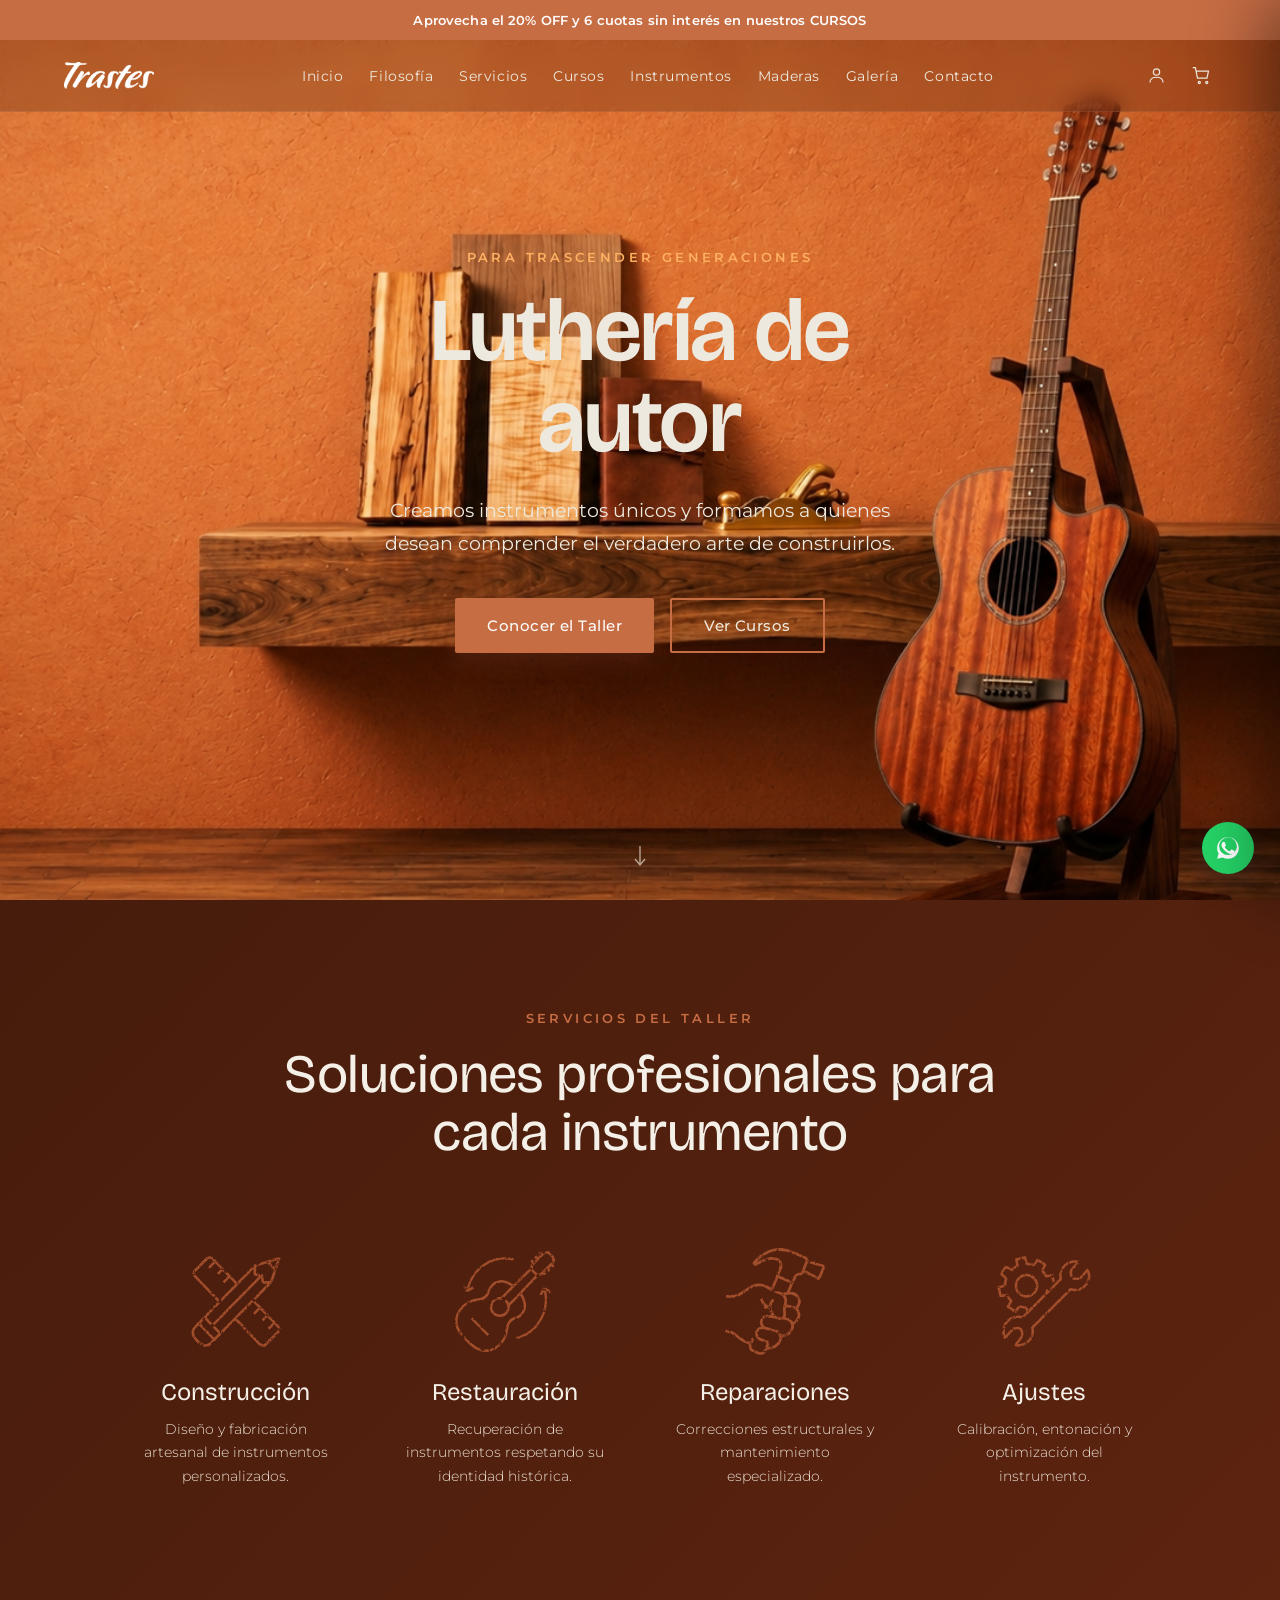
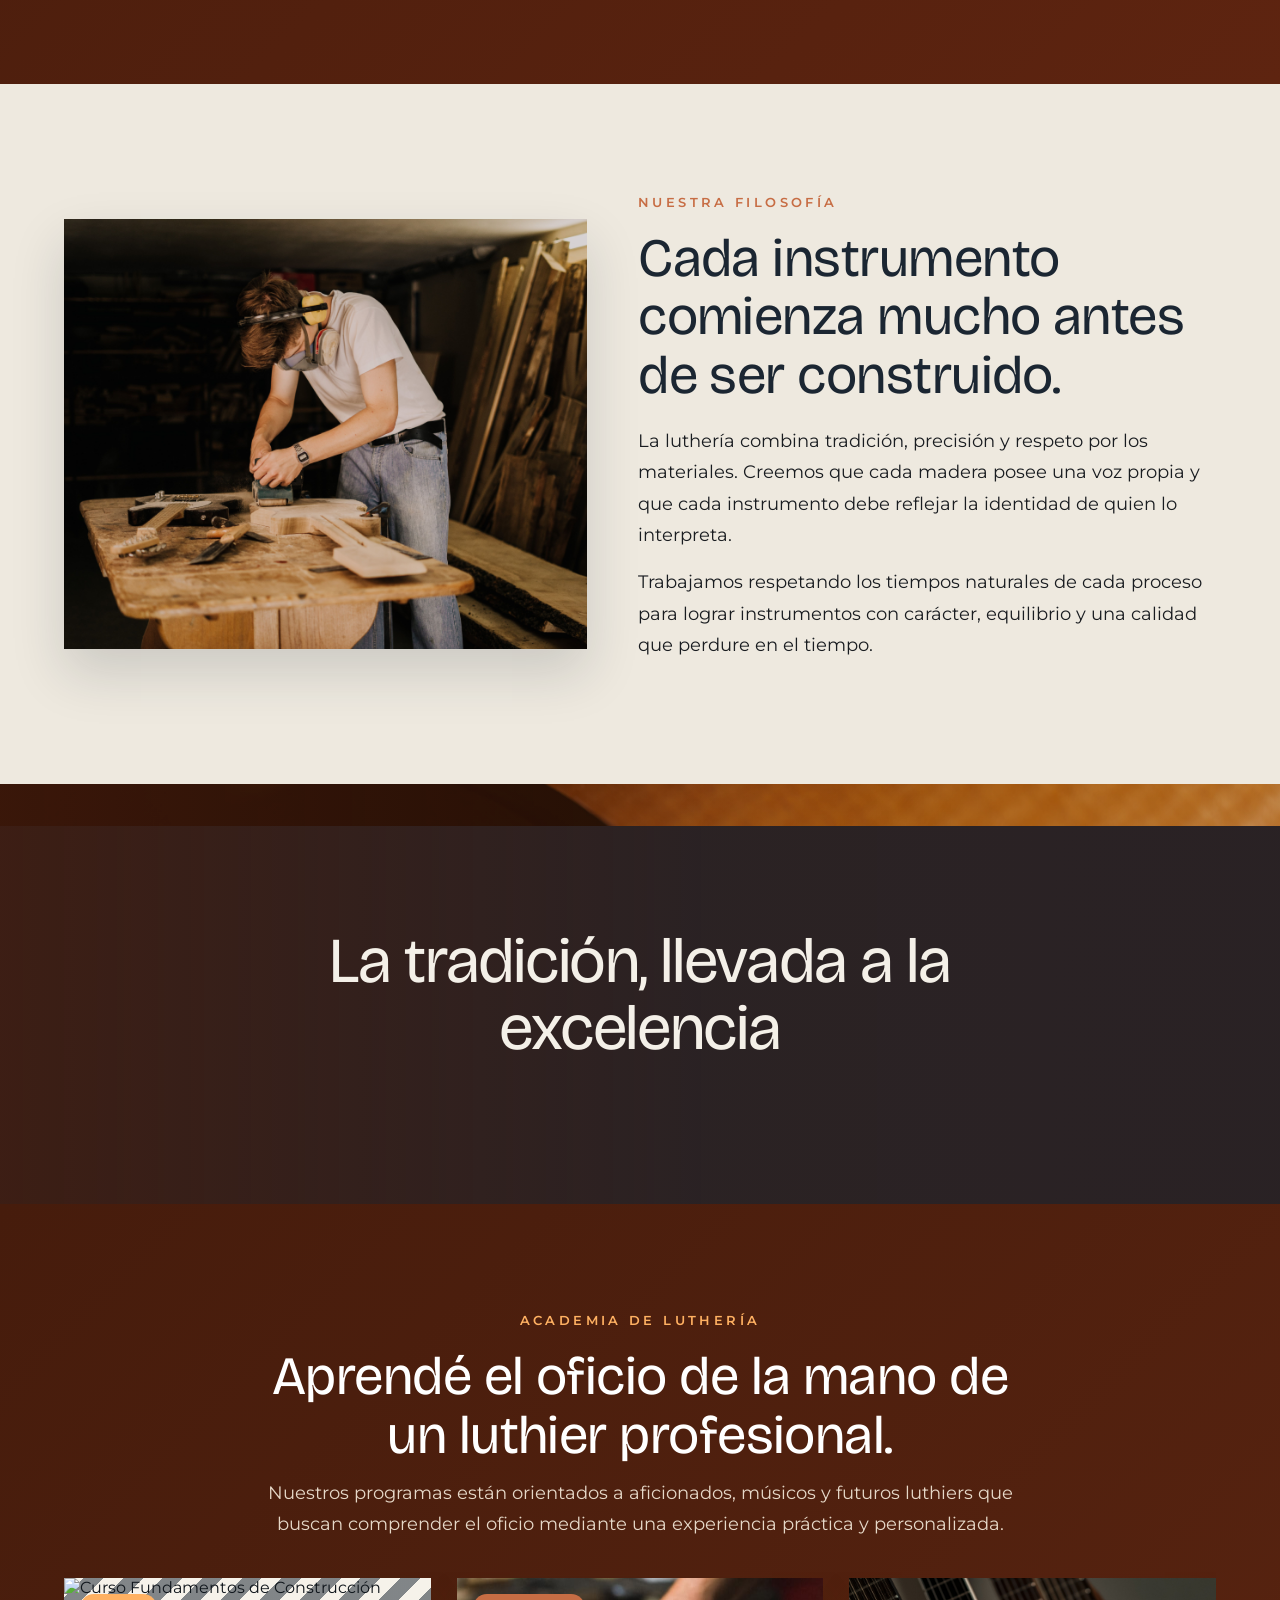
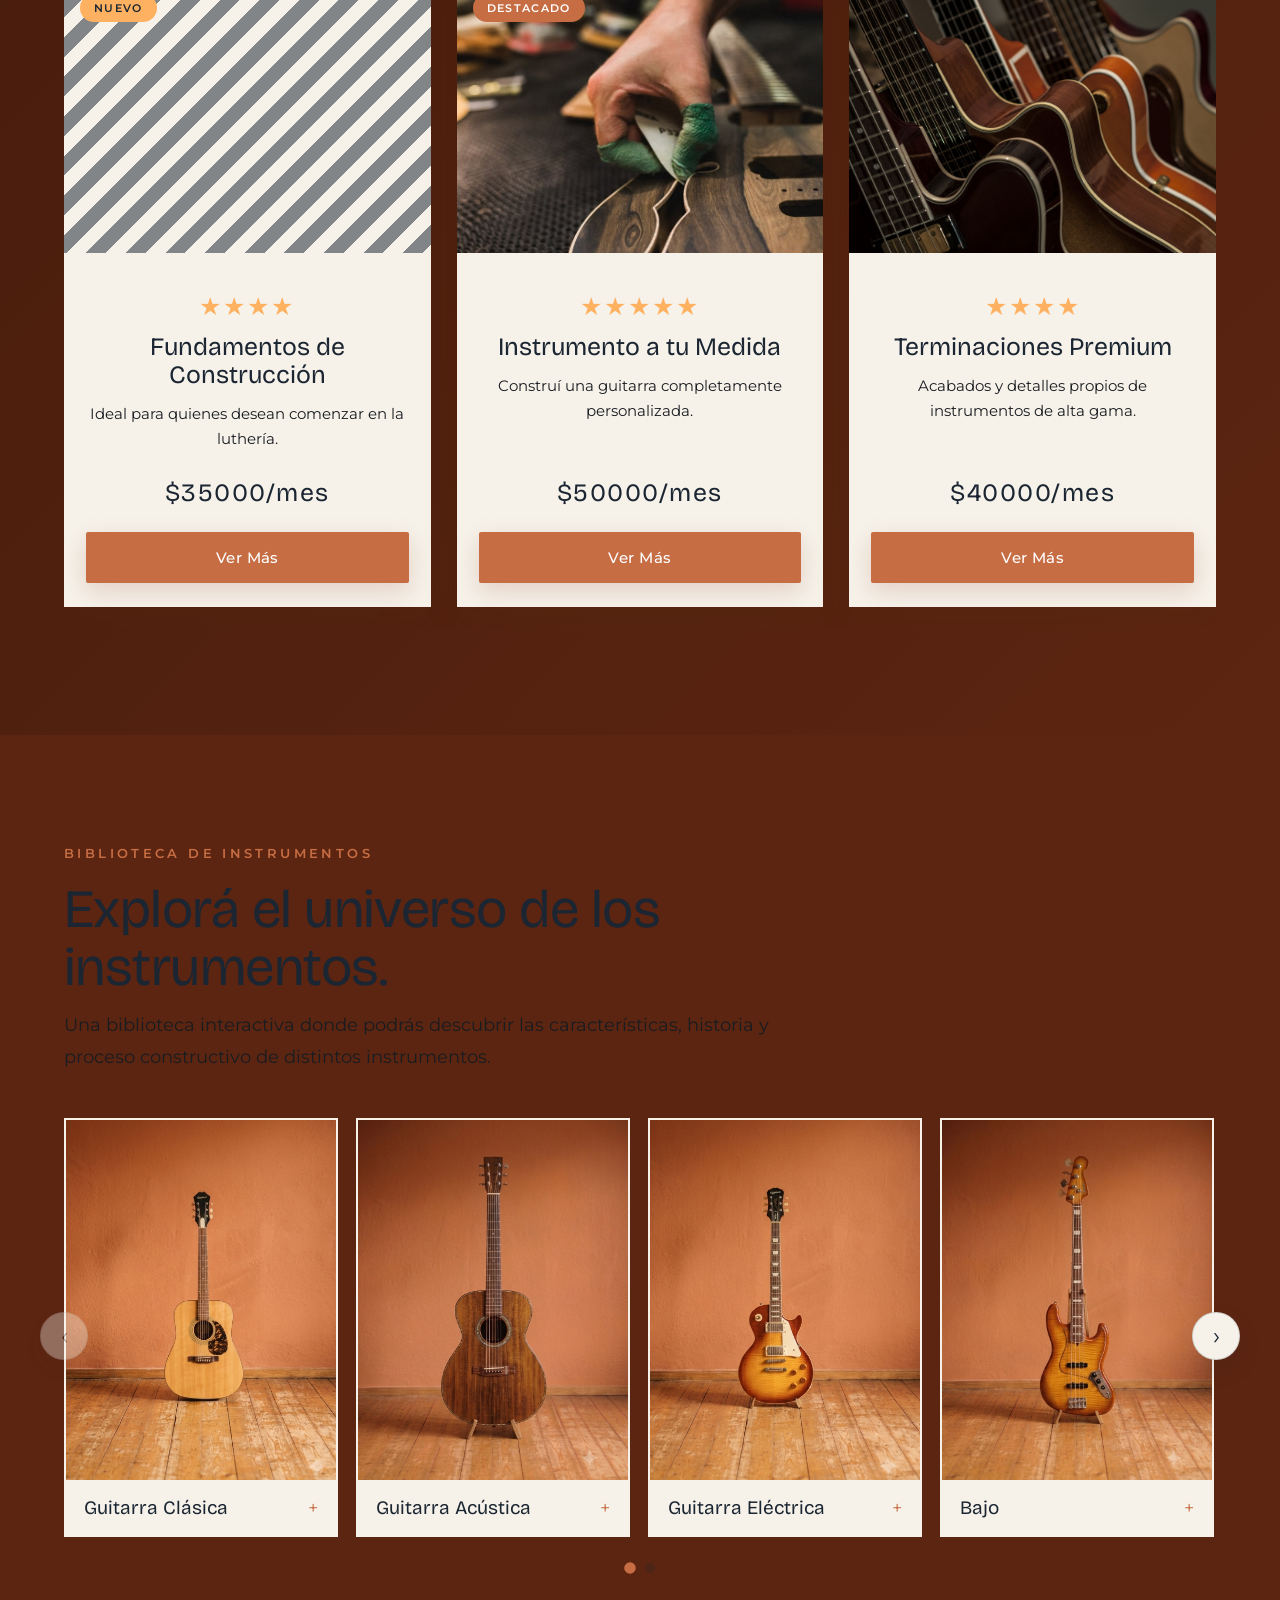
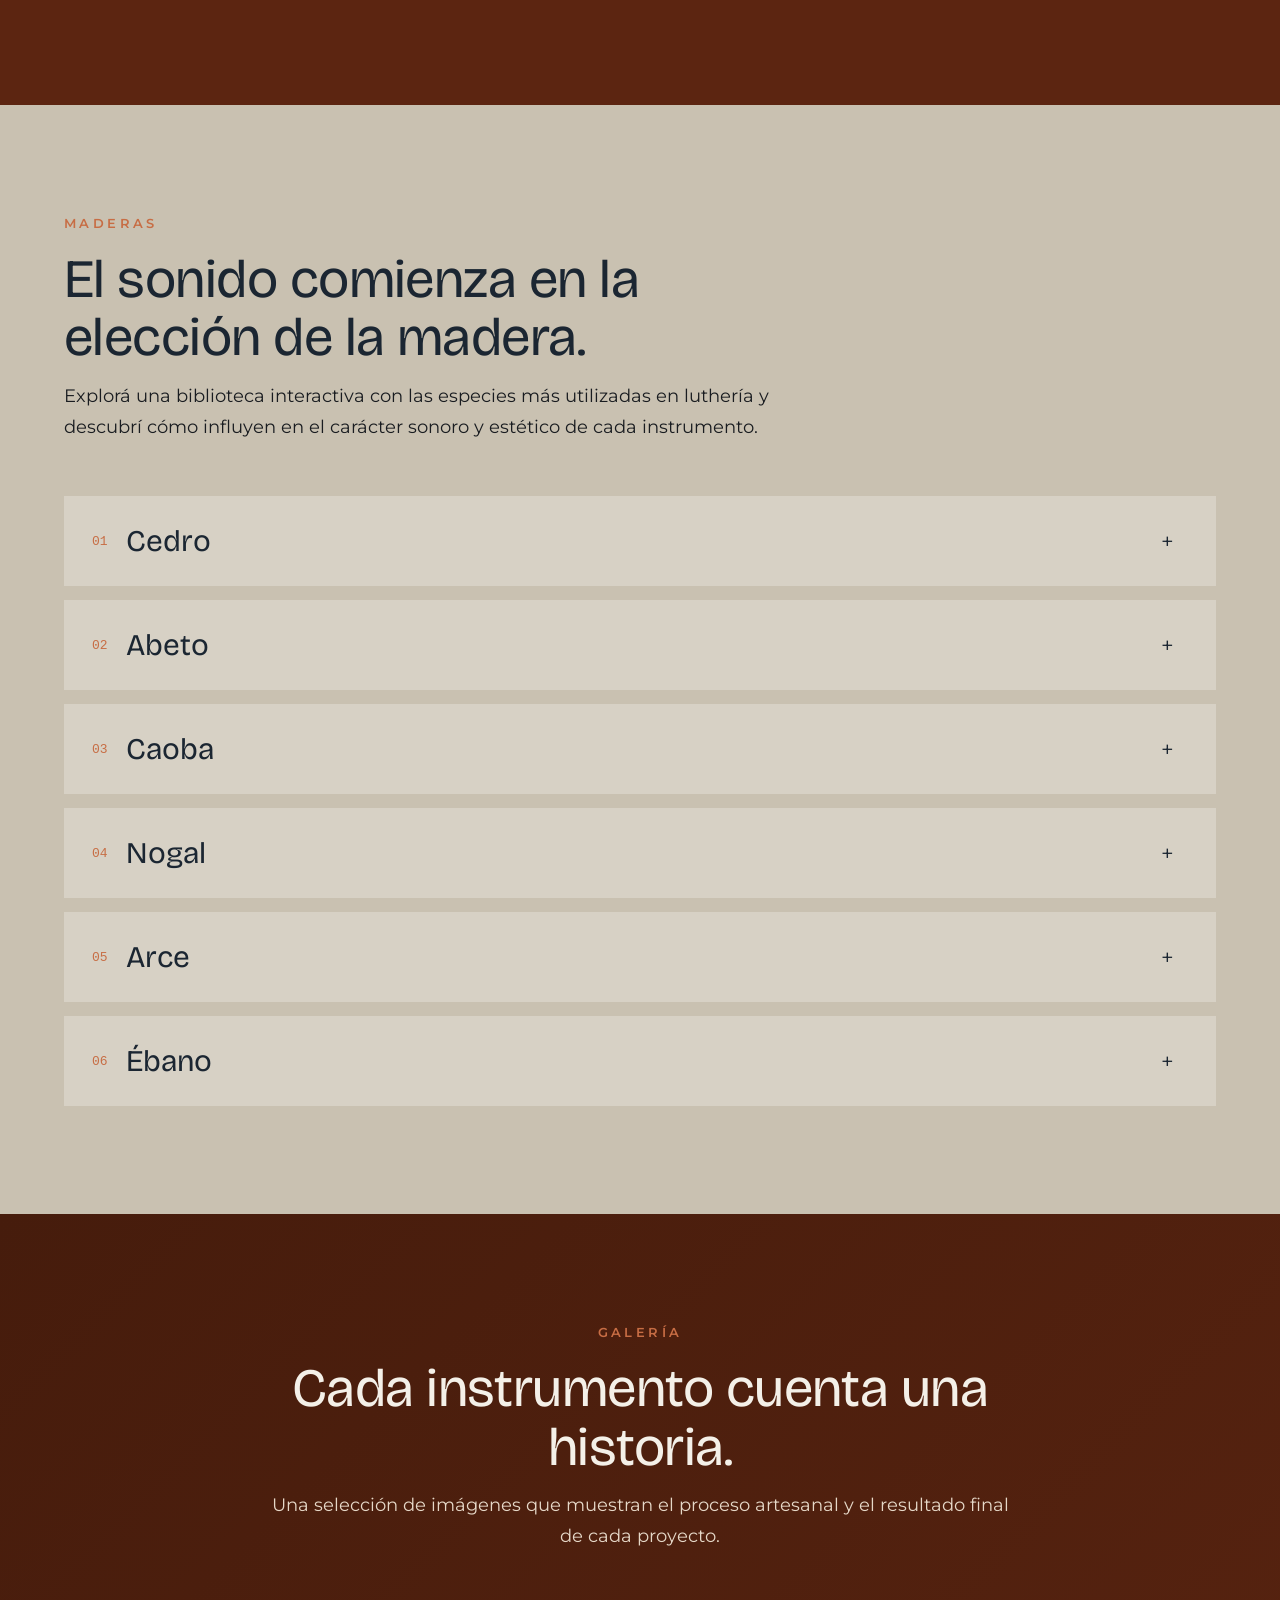
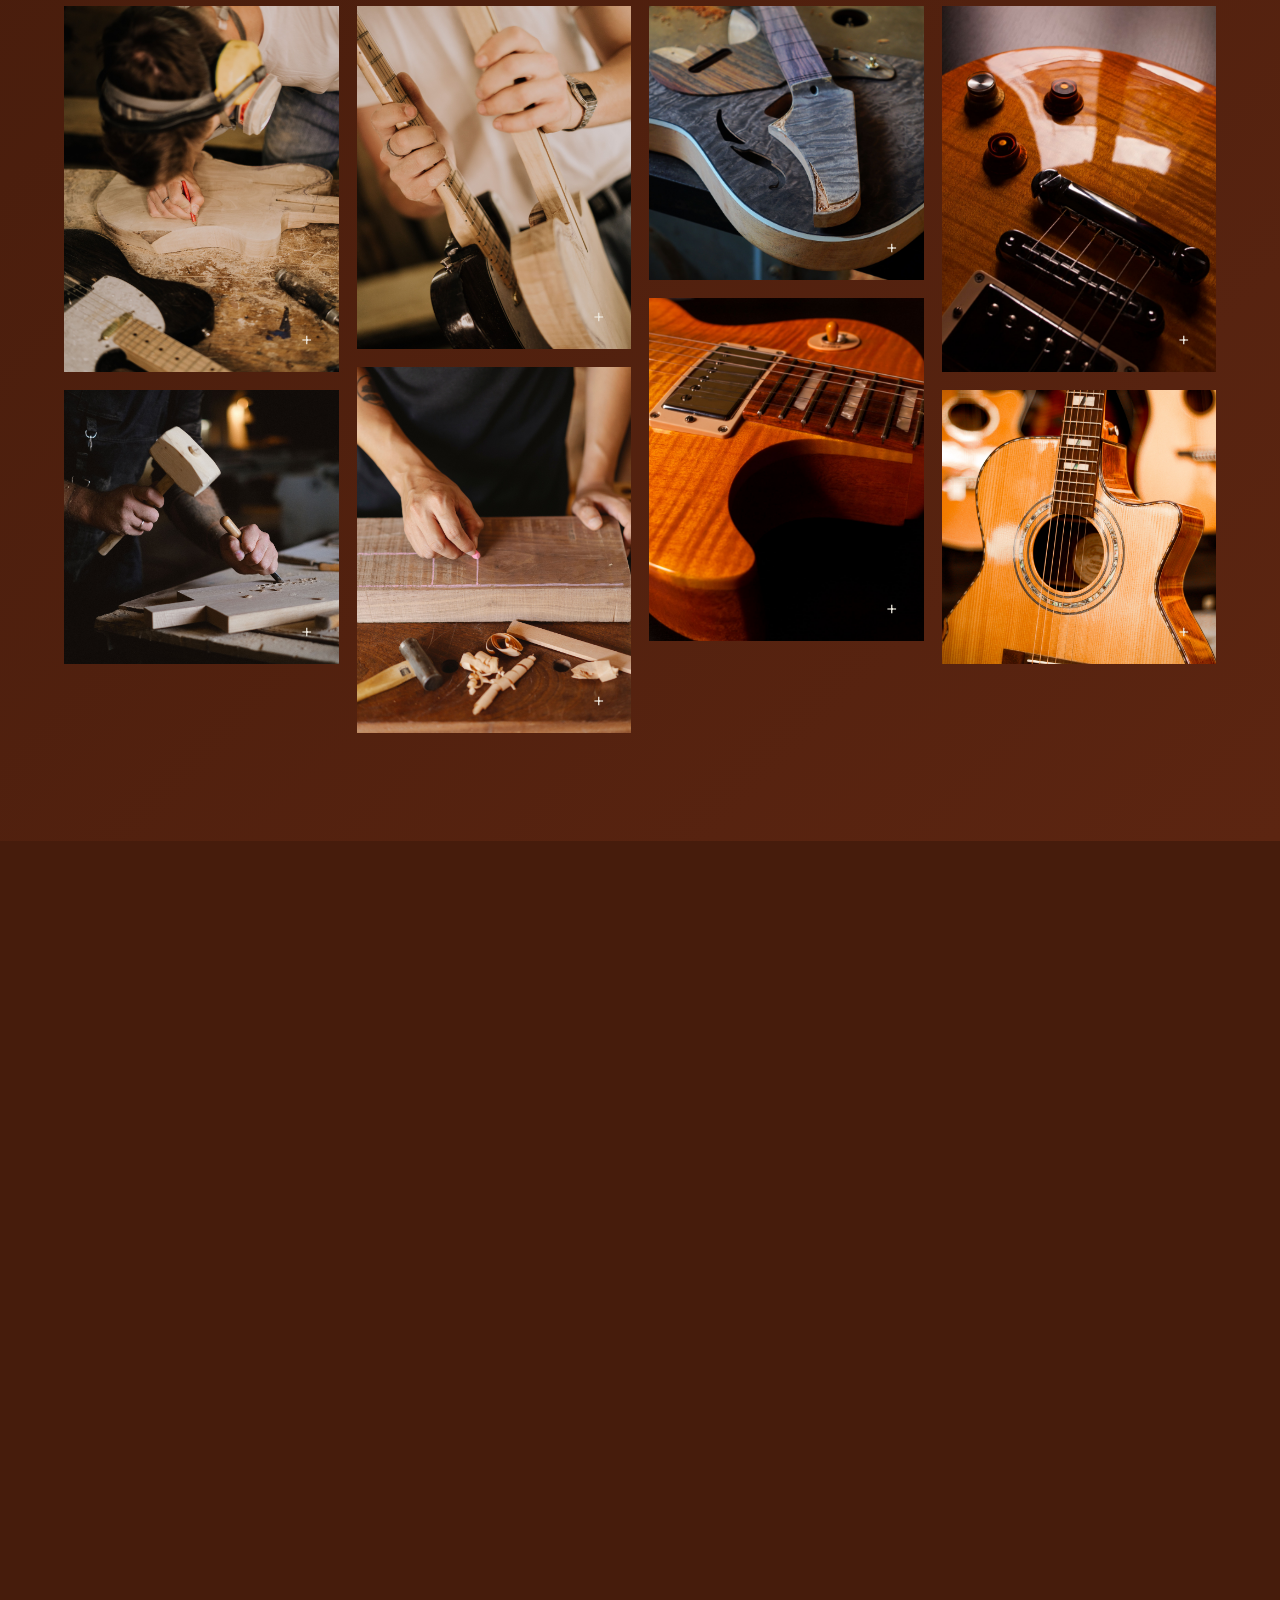
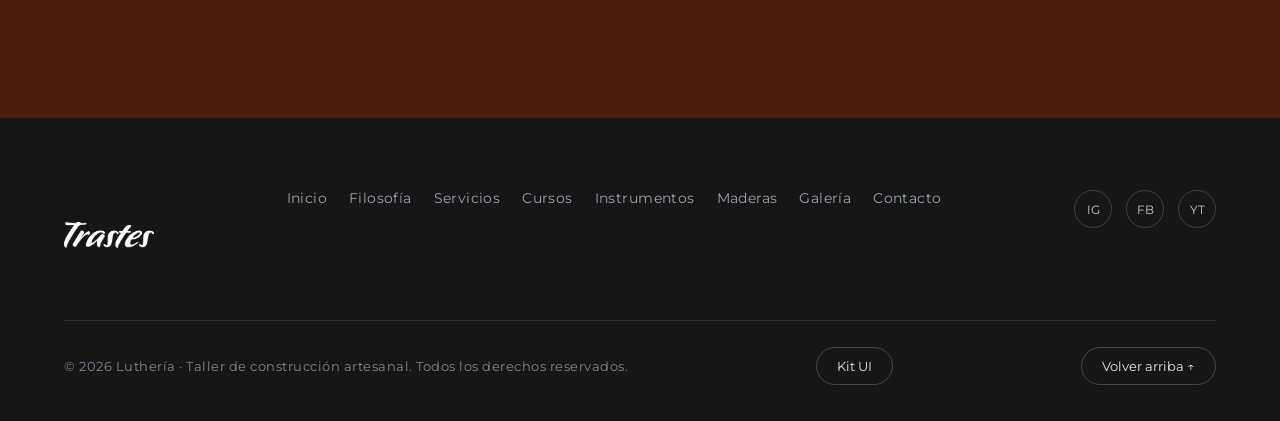
==== index.html @ cdb846dd "modified:   css/style.css 	modified:   curso-instrumento-a-medida.html 	modified:   index.html 	modi" ====
<!DOCTYPE html>
<html lang="es">
<head>
  <meta charset="UTF-8">
  <meta name="viewport" content="width=device-width, initial-scale=1.0">
  <meta name="description" content="Luthería — Taller artesanal de construcción y restauración de instrumentos. Cursos de luthería, construcción a medida y ajustes profesionales.">
  <meta name="keywords" content="luthería, luthier, guitarra artesanal, cursos luthería, construcción instrumentos, restauración">
  <title>Luthería | Taller de Construcción Artesanal</title>

  <!-- Favicon -->
  <link rel="icon" type="image/x-icon" href="assets/ui/favicon.ico">

  <!-- Google Fonts -->
  <link rel="preconnect" href="https://fonts.googleapis.com">
  <link rel="preconnect" href="https://fonts.gstatic.com" crossorigin>
  <link href="https://fonts.googleapis.com/css2?family=Bricolage+Grotesque:opsz,wght@12..96,200..800&display=swap" rel="stylesheet">
  <link href="https://fonts.googleapis.com/css2?family=Montserrat:ital,wght@0,100..900;1,100..900&display=swap" rel="stylesheet">
  
  <!-- Styles -->
  <link rel="stylesheet" href="css/style.css">
  <link rel="stylesheet" href="css/responsive.css">
</head>
<body>

  <!-- ============================================================
       PROMO BAR (hide on scroll)
  ============================================================ -->
  <a href="#cursos" id="promo-bar" class="promo-bar">Aprovecha el 20% OFF y 6 cuotas sin interés en nuestros CURSOS</a>

  <!-- ============================================================
       NAVBAR (sticky)
  ============================================================ -->
  <header id="navbar" role="banner">
    <div class="navbar-inner">

      <!-- Logo -->
      <a href="#inicio" class="navbar-logo" aria-label="Luthería — Inicio">
        <div class="logo-badge"> <img src="./assets/logo/TRASTES.png"> </div>
      </a>

      <!-- Nav links (desktop) -->
      <nav id="nav-links" aria-label="Navegación principal">
        <a href="#inicio"       class="nav-link">Inicio</a>
        <a href="#filosofia"    class="nav-link">Filosofía</a>
        <a href="#servicios"    class="nav-link">Servicios</a>
        <a href="#cursos"       class="nav-link">Cursos</a>
        <a href="#instrumentos" class="nav-link">Instrumentos</a>
        <a href="#maderas"      class="nav-link">Maderas</a>
        <a href="#galeria"      class="nav-link">Galería</a>
        <a href="#contacto"     class="nav-link">Contacto</a>
      </nav>

      <!-- Icons + hamburger -->
      <div class="navbar-actions">
        <!-- Account icon -->
        <button class="icon-btn" aria-label="Cuenta">
          <svg width="21" height="21" viewBox="0 0 24 24" fill="none" stroke="currentColor" stroke-width="1.4" aria-hidden="true">
            <circle cx="12" cy="8" r="3.6"/>
            <path d="M4.5 20c0-4 3.6-6 7.5-6s7.5 2 7.5 6"/>
          </svg>
        </button>
        <!-- Cart icon -->
        <button class="icon-btn" aria-label="Carrito">
          <svg width="21" height="21" viewBox="0 0 24 24" fill="none" stroke="currentColor" stroke-width="1.4" aria-hidden="true">
            <circle cx="9.5" cy="20" r="1.2"/>
            <circle cx="18" cy="20" r="1.2"/>
            <path d="M2 3h3l2.4 12h10.8l1.8-8H6.2"/>
          </svg>
        </button>
        <!-- Hamburger (mobile) -->
        <button id="nav-burger" class="hamburger" aria-label="Abrir menú" aria-expanded="false" aria-controls="mobile-menu">
          <span></span>
          <span></span>
          <span></span>
        </button>
      </div>
    </div>
  </header>

  <!-- ============================================================
       MOBILE MENU
  ============================================================ -->
  <div id="menu-overlay" class="menu-overlay" aria-hidden="true"></div>
  <nav id="mobile-menu" class="mobile-menu" aria-label="Menú móvil" aria-hidden="true">
    <a href="#inicio"       class="mobile-nav-link">Inicio</a>
    <a href="#filosofia"    class="mobile-nav-link">Filosofía</a>
    <a href="#servicios"    class="mobile-nav-link">Servicios</a>
    <a href="#cursos"       class="mobile-nav-link">Cursos</a>
    <a href="#instrumentos" class="mobile-nav-link">Instrumentos</a>
    <a href="#maderas"      class="mobile-nav-link">Maderas</a>
    <a href="#galeria"      class="mobile-nav-link">Galería</a>
    <a href="#contacto"     class="mobile-nav-link">Contacto</a>
  </nav>

  <!-- ============================================================
       MAIN CONTENT
  ============================================================ -->
  <main>

    <!-- ===================== 1 · HERO ===================== -->
    <section id="inicio" class="hero" aria-label="Inicio">
      <!-- Background image -->
      <div class="hero-bg img-placeholder" id="hero-parallax">
        <img src="assets/hero/hero-home.png" alt="Luthier trabajando en el taller artesanal" loading="eager">
      </div>
      <!-- Overlay -->
      <div class="hero-overlay"></div>

      <!-- Content -->
      <div class="hero-content">
        <span class="eyebrow eyebrow--accent" data-reveal>PARA TRASCENDER GENERACIONES</span>
        <h1 class="hero-title" data-reveal>Luthería de autor</h1>
        <p class="hero-subtitle" data-reveal>Creamos instrumentos únicos y formamos a quienes desean comprender el verdadero arte de construirlos.
        </p>
        <div class="hero-ctas" data-reveal>
          <a href="#filosofia" class="btn btn--primary">Conocer el Taller</a>
          <a href="#cursos"    class="btn btn--secondary">Ver Cursos</a>
        </div>
      </div>

      <!-- Scroll indicator -->
      <a href="#filosofia" class="scroll-indicator" aria-label="Ir a Filosofía">
        <span class="scroll-label"></span>
        <svg width="16" height="26" viewBox="0 0 16 26" fill="none" stroke="currentColor" stroke-width="1.4" class="scroll-arrow" aria-hidden="true">
          <path d="M8 2v18M3 15l5 6 5-6"/>
        </svg>
      </a>
    </section>



    <!-- =================== 2 · SERVICIOS =================== -->
    <section id="servicios" class="servicios" aria-label="Servicios del Taller">
      <div class="container">
        <div class="section-header" data-reveal>
          <span class="eyebrow eyebrow--primary">Servicios del Taller</span>
          <h2 class="section-title">Soluciones profesionales para cada instrumento</h2>
        </div>

        <div class="services-grid" id="services-grid" data-reveal>

          <!-- Servicio 01 -->
          <article class="service-card">
            <div class="service-icon-wrap">
              <img src="assets/iconos/servicio-01.svg" alt="" class="service-icon" aria-hidden="true">
            </div>
            <h3 class="service-title">Construcción</h3>
            <p class="service-text">Diseño y fabricación artesanal de instrumentos personalizados.</p>
          </article>

          <!-- Servicio 02 -->
          <article class="service-card">
            <div class="service-icon-wrap">
              <img src="assets/iconos/servicio-02.svg" alt="" class="service-icon" aria-hidden="true">
            </div>
            <h3 class="service-title">Restauración</h3>
            <p class="service-text">Recuperación de instrumentos respetando su identidad histórica.</p>
          </article>

          <!-- Servicio 03 -->
          <article class="service-card">
            <div class="service-icon-wrap">
              <img src="assets/iconos/servicio-03.svg" alt="" class="service-icon" aria-hidden="true">
            </div>
            <h3 class="service-title">Reparaciones</h3>
            <p class="service-text">Correcciones estructurales y mantenimiento especializado.</p>
          </article>

          <!-- Servicio 04 -->
          <article class="service-card">
            <div class="service-icon-wrap">
              <img src="assets/iconos/servicio-04.svg" alt="" class="service-icon" aria-hidden="true">
            </div>
            <h3 class="service-title">Ajustes</h3>
            <p class="service-text">Calibración, entonación y optimización del instrumento.</p>
          </article>

        </div>

        <!--<div class="services-cta" data-reveal>
          <a href="#contacto" class="btn btn--primary">Ver todos los servicios</a>
        </div>-->
      </div>
    </section>



    <!-- =================== 3 · FILOSOFIA =================== -->
    <section id="filosofia" class="filosofia" aria-label="Nuestra Filosofía">
      <div class="container">
        <div class="filosofia-layout">
          <div class="filosofia-media img-placeholder" data-reveal>
            <img src="assets/hero/hero-filosofia.jpg" alt="Detalle del taller de luthería" loading="lazy">
          </div>

          <div class="filosofia-copy" data-reveal>
            <span class="eyebrow eyebrow--primary">Nuestra Filosofía</span>
            <h2 class="section-title">Cada instrumento comienza mucho antes de ser construido.</h2>
            <p class="section-text">La luthería combina tradición, precisión y respeto por los materiales. Creemos que cada madera posee una voz propia y que cada instrumento debe reflejar la identidad de quien lo interpreta.</p>
            <p class="section-text">Trabajamos respetando los tiempos naturales de cada proceso para lograr instrumentos con carácter, equilibrio y una calidad que perdure en el tiempo.</p>
          </div>
        </div>
      </div>
    </section>

    <!-- =================== 4 · BANNER =================== -->
    <section id="banner" class="filosofia-banner" aria-label="Banner de la filosofía">
      <div class="filosofia-banner-bg img-placeholder" id="filo-parallax">
        <img src="assets/hero/banner-filosofia.jpg" alt="Vista del taller de luthería" loading="lazy">
      </div>
      <div class="filosofia-banner-overlay"></div>

      <div class="container">
        <div class="filosofia-banner-content">
          <h1 class="banner-title" data-reveal>La tradición, llevada a la excelencia</h1>
        </div>
      </div>
    </section>











    <!-- =================== 5 · CURSOS =================== -->
    <section id="cursos" class="cursos" aria-label="Academia de Luthería">
      <div class="container">
        <div class="section-header" data-reveal>
          <span class="eyebrow eyebrow--primary">Academia de Luthería</span>
          <h2 class="section-title">Aprendé el oficio de la mano de un luthier profesional.</h2>
          <p class="section-text">Nuestros programas están orientados a aficionados, músicos y futuros luthiers que buscan comprender el oficio mediante una experiencia práctica y personalizada.</p>
        </div>

        <!-- Carrusel de cursos — 2 cards visibles, deslizá para navegar -->
        <div class="carousel-track" id="courses-track" role="list">



        <!-- Slide 2 -->
        <article class="course-card" role="listitem">
          <div class="course-img img-placeholder" style="aspect-ratio:4/3">
            <span class="course-badge badge--secondary">NUEVO</span>
            <img src="assets/cursos/CURSO_B.jpg" alt="Curso Fundamentos de Construcción" loading="lazy">
          </div>
          <div class="course-body">
            <div class="course-stars" aria-label="5 estrellas">&#9733;&#9733;&#9733;&#9733;</div>
            <h3 class="course-title">Fundamentos de Construcción</h3>
            <p class="course-desc">Ideal para quienes desean comenzar en la luthería.</p>
            <div class="course-footer">
              <div class="price-placeholder">$35000/mes</div>
              <a href="Curso%20Luther%C3%ADa.dc.html" class="btn btn--primary btn--full">Ver Más</a>
            </div>
          </div>
        </article>

       

        <!-- Slide 1: DESTACADO -->
        <article class="course-card course-card--featured" role="listitem">
          <div class="course-img img-placeholder" style="aspect-ratio:4/3">
            <span class="course-badge badge--primary">DESTACADO</span>
            <img src="assets/cursos/CURSO_A.jpg" alt="Curso Instrumento a tu Medida" loading="lazy">
          </div>
          <div class="course-body">
            <div class="course-stars" aria-label="5 estrellas">&#9733;&#9733;&#9733;&#9733;&#9733;</div>
            <h3 class="course-title">Instrumento a tu Medida</h3>
            <p class="course-desc">Construí una guitarra completamente personalizada.</p>
            <!--<ul class="course-includes" aria-label="El curso incluye">
              <li><span class="check" aria-hidden="true">✓</span>Material didáctico.</li>
              <li><span class="check" aria-hidden="true">✓</span>Seguimiento individual.</li>
              <li><span class="check" aria-hidden="true">✓</span>Asistencia permanente.</li>
            </ul> -->
            <div class="course-footer">
              <div class="price-placeholder">$50000/mes</div>
              <a href="curso-instrumento-a-medida.html" class="btn btn--primary btn--full">Ver Más</a>
            </div>
          </div>
        </article>


        <!-- Slide 5 -->
        <article class="course-card" role="listitem">
          <div class="course-img img-placeholder" style="aspect-ratio:4/3">
            <img src="assets/cursos/CURSO_E.jpg" alt="Curso Terminaciones Premium" loading="lazy">
          </div>
          <div class="course-body">
            <div class="course-stars" aria-label="5 estrellas">&#9733;&#9733;&#9733;&#9733;</div>
            <h3 class="course-title">Terminaciones Premium</h3>
            <p class="course-desc">Acabados y detalles propios de instrumentos de alta gama.</p>
            <div class="course-footer">
              <div class="price-placeholder">$40000/mes</div>
              <a href="Curso%20Luther%C3%ADa.dc.html" class="btn btn--primary btn--full">Ver Más</a>
            </div>
          </div>
        </article>

        </div>

        <div class="carousel-pagination" id="courses-pagination" aria-label="Navegación por páginas del carrusel"></div>
      </div>
    </section>

    <!-- ================ 6 · BIBLIOTECA DE INSTRUMENTOS ================ -->
    <section id="instrumentos" class="instrumentos" aria-label="Biblioteca de Instrumentos">
      <div class="container">
        <div class="section-header" data-reveal>
          <span class="eyebrow eyebrow--primary">Biblioteca de Instrumentos</span>
          <h2 class="section-title">Explorá el universo de los instrumentos.</h2>
          <p class="section-text">Una biblioteca interactiva donde podrás descubrir las características, historia y proceso constructivo de distintos instrumentos.</p>
        </div>

        <!-- Instruments carousel — exactamente 4 cards visibles, deslizá para navegar -->
        <div class="inst-carousel">
        <button type="button" class="inst-nav-btn inst-nav-btn--prev" id="inst-prev" aria-label="Instrumento anterior">&#8249;</button>

        <div class="inst-track" id="inst-track" role="list">

        <div class="inst-card" data-id="guitarra-clasica" role="listitem">
          <div class="inst-img img-placeholder img-placeholder--dark">
            <img src="assets/instrumentos/guitarra-clasica-card.jpg" alt="Guitarra Clásica" loading="lazy">
          </div>
          <div class="inst-footer">
            <span class="inst-name">Guitarra Clásica</span>
            <button type="button" class="inst-sign" aria-label="Abrir ficha técnica de Guitarra Clásica" aria-expanded="false">+</button>
          </div>
        </div>

        <div class="inst-card" data-id="guitarra-acustica" role="listitem">
          <div class="inst-img img-placeholder img-placeholder--dark">
            <img src="assets/instrumentos/guitarra-acustica-card.jpg" alt="Guitarra Acústica" loading="lazy">
          </div>
          <div class="inst-footer">
            <span class="inst-name">Guitarra Acústica</span>
            <button type="button" class="inst-sign" aria-label="Abrir ficha técnica de Guitarra Acústica" aria-expanded="false">+</button>
          </div>
        </div>

        <div class="inst-card" data-id="guitarra-electrica" role="listitem">
          <div class="inst-img img-placeholder img-placeholder--dark">
            <img src="assets/instrumentos/guitarra-electrica-card.jpg" alt="Guitarra Eléctrica" loading="lazy">
          </div>
          <div class="inst-footer">
            <span class="inst-name">Guitarra Eléctrica</span>
            <button type="button" class="inst-sign" aria-label="Abrir ficha técnica de Guitarra Eléctrica" aria-expanded="false">+</button>
          </div>
        </div>

        <div class="inst-card" data-id="bajo" role="listitem">
          <div class="inst-img img-placeholder img-placeholder--dark">
            <img src="assets/instrumentos/bajo-card.jpg" alt="Bajo" loading="lazy">
          </div>
          <div class="inst-footer">
            <span class="inst-name">Bajo</span>
            <button type="button" class="inst-sign" aria-label="Abrir ficha técnica de Bajo" aria-expanded="false">+</button>
          </div>
        </div>

        <div class="inst-card" data-id="ukelele" role="listitem">
          <div class="inst-img img-placeholder img-placeholder--dark">
            <img src="assets/instrumentos/ukelele-card.jpg" alt="Ukelele" loading="lazy">
          </div>
          <div class="inst-footer">
            <span class="inst-name">Ukelele</span>
            <button type="button" class="inst-sign" aria-label="Abrir ficha técnica de Ukelele" aria-expanded="false">+</button>
          </div>
        </div>

        <div class="inst-card" data-id="chelo" role="listitem">
          <div class="inst-img img-placeholder img-placeholder--dark">
            <img src="assets/instrumentos/chelo-card.jpg" alt="Chelo" loading="lazy">
          </div>
          <div class="inst-footer">
            <span class="inst-name">Chelo</span>
            <button type="button" class="inst-sign" aria-label="Abrir ficha técnica de Chelo" aria-expanded="false">+</button>
          </div>
        </div>

        <div class="inst-card" data-id="violin" role="listitem">
          <div class="inst-img img-placeholder img-placeholder--dark">
            <img src="assets/instrumentos/violin-card.jpg" alt="Violín" loading="lazy">
          </div>
          <div class="inst-footer">
            <span class="inst-name">Violín</span>
            <button type="button" class="inst-sign" aria-label="Abrir ficha técnica de Violín" aria-expanded="false">+</button>
          </div>
        </div>

        <div class="inst-card" data-id="piano-cola" role="listitem">
          <div class="inst-img img-placeholder img-placeholder--dark">
            <img src="assets/instrumentos/piano-cola-card.jpg" alt="Piano de cola" loading="lazy">
          </div>
          <div class="inst-footer">
            <span class="inst-name">Piano de cola</span>
            <button type="button" class="inst-sign" aria-label="Abrir ficha técnica de Piano de cola" aria-expanded="false">+</button>
          </div>
        </div>

      </div>

        <button type="button" class="inst-nav-btn inst-nav-btn--next" id="inst-next" aria-label="Instrumento siguiente">&#8250;</button>
        </div>

        <div class="inst-pagination" id="inst-pagination" aria-label="Navegación por páginas del carrusel"></div>

        <!-- Instrument detail panel (populated by JS) -->
        <div id="inst-ficha" class="inst-ficha" aria-live="polite" aria-label="Ficha del instrumento"></div>
      </div>
    </section>

    <!-- =================== 7 · MADERAS =================== -->
    <section id="maderas" class="maderas" aria-label="Biblioteca de Maderas">
      <div class="container">
        <div class="section-header" data-reveal>
          <span class="eyebrow eyebrow--primary">Maderas</span>
          <h2 class="section-title">El sonido comienza en la elección de la madera.</h2>
          <p class="section-text">Explorá una biblioteca interactiva con las especies más utilizadas en luthería y descubrí cómo influyen en el carácter sonoro y estético de cada instrumento.</p>
        </div>

        <div class="accordion" id="woods-accordion">

          <!-- Madera 1: Cedro -->
          <div class="wood-item" data-wood="0">
            <button class="wood-header" aria-expanded="false" aria-controls="wood-panel-0">
              <span class="wood-header-left">
                <span class="wood-idx">01</span>
                <span class="wood-name">Cedro</span>
              </span>
              <span class="wood-toggle" aria-hidden="true">+</span>
            </button>
            <div class="wood-panel" id="wood-panel-0" hidden>
              <div class="wood-panel-inner">
                <div class="wood-img-wrap img-placeholder">
                  <img src="assets/maderas/cedro.png" alt="Veta macro del Cedro" loading="lazy">
                </div>
                <div class="wood-info">
                  <dl class="wood-fields">
                    <div class="field-row"><dt>Procedencia</dt><dd>América Central y Sudamérica</dd></div>
                    <div class="field-row"><dt>Propiedades físicas</dt><dd>Liviana y fácil de tallar</dd></div>
                    <div class="field-row"><dt>Comportamiento acústico</dt><dd>Respuesta rápida y cálida</dd></div>
                    <div class="field-row"><dt>Aplicaciones recomendadas</dt><dd>Tapas armónicas y mástiles</dd></div>
                    <div class="field-row"><dt>Instrumentos donde se utiliza</dt><dd>Instrumentos de cuerda pulsada</dd></div>
                  </dl>
                  <!--<div class="wood-indicators">
                    <span class="indicator-tag">Calidez</span>
                    <span class="indicator-tag">Proyección</span>
                    <span class="indicator-tag">Sustain</span>
                    <span class="indicator-tag">Rigidez</span>
                    <span class="indicator-tag">Estabilidad</span>
                  </div>-->
                </div>
              </div>
            </div>
          </div>

          <!-- Madera 2: Abeto -->
          <div class="wood-item" data-wood="1">
            <button class="wood-header" aria-expanded="false" aria-controls="wood-panel-1">
              <span class="wood-header-left">
                <span class="wood-idx">02</span>
                <span class="wood-name">Abeto</span>
              </span>
              <span class="wood-toggle" aria-hidden="true">+</span>
            </button>
            <div class="wood-panel" id="wood-panel-1" hidden>
              <div class="wood-panel-inner">
                <div class="wood-img-wrap img-placeholder">
                  <img src="assets/maderas/abeto.png" alt="Veta macro del Abeto" loading="lazy">
                </div>
                <div class="wood-info">
                  <dl class="wood-fields">
                    <div class="field-row"><dt>Procedencia</dt><dd>Europa, Norteamérica y Asia</dd></div>
                    <div class="field-row"><dt>Propiedades físicas</dt><dd>Gran estabilidad y resistencia estructura</dd></div>
                    <div class="field-row"><dt>Comportamiento acústico</dt><dd>Sonido brillante con gran proyección</dd></div>
                    <div class="field-row"><dt>Aplicaciones recomendadas</dt><dd>Tapas armónicas en instrumentos acústicos</dd></div>
                    <div class="field-row"><dt>Instrumentos donde se utiliza</dt><dd>Instrumentos de cuerda de alta calidad</dd></div>
                  </dl>
                  <!--<div class="wood-indicators">
                    <span class="indicator-tag">Calidez</span>
                    <span class="indicator-tag">Proyección</span>
                    <span class="indicator-tag">Sustain</span>
                    <span class="indicator-tag">Rigidez</span>
                    <span class="indicator-tag">Estabilidad</span>
                  </div>-->
                </div>
              </div>
            </div>
          </div>

          <!-- Madera 3: Caoba -->
          <div class="wood-item" data-wood="2">
            <button class="wood-header" aria-expanded="false" aria-controls="wood-panel-2">
              <span class="wood-header-left">
                <span class="wood-idx">03</span>
                <span class="wood-name">Caoba</span>
              </span>
              <span class="wood-toggle" aria-hidden="true">+</span>
            </button>
            <div class="wood-panel" id="wood-panel-2" hidden>
              <div class="wood-panel-inner">
                <div class="wood-img-wrap img-placeholder">
                  <img src="assets/maderas/caoba.png" alt="Veta macro de la Caoba" loading="lazy">
                </div>
                <div class="wood-info">
                  <dl class="wood-fields">
                    <div class="field-row"><dt>Procedencia</dt><dd>América Central, Sudamérica y el Caribe</dd></div>
                    <div class="field-row"><dt>Propiedades físicas</dt><dd>Densidad media, resistente y muy estable</dd></div>
                    <div class="field-row"><dt>Comportamiento acústico</dt><dd>Cálido, equilibrado</dd></div>
                    <div class="field-row"><dt>Aplicaciones recomendadas</dt><dd>Cuerpos, mástiles y aros y fondos de instrumentos acústicos</dd></div>
                    <div class="field-row"><dt>Instrumentos donde se utiliza</dt><dd>Instrumentos de cuerda</dd></div>
                  </dl>
                  <!--<div class="wood-indicators">
                    <span class="indicator-tag">Calidez</span>
                    <span class="indicator-tag">Proyección</span>
                    <span class="indicator-tag">Sustain</span>
                    <span class="indicator-tag">Rigidez</span>
                    <span class="indicator-tag">Estabilidad</span>
                  </div>-->
                </div>
              </div>
            </div>
          </div>

          <!-- Madera 4: Nogal -->
          <div class="wood-item" data-wood="3">
            <button class="wood-header" aria-expanded="false" aria-controls="wood-panel-3">
              <span class="wood-header-left">
                <span class="wood-idx">04</span>
                <span class="wood-name">Nogal</span>
              </span>
              <span class="wood-toggle" aria-hidden="true">+</span>
            </button>
            <div class="wood-panel" id="wood-panel-3" hidden>
              <div class="wood-panel-inner">
                <div class="wood-img-wrap img-placeholder">
                  <img src="assets/maderas/nogal.png" alt="Veta macro del Nogal" loading="lazy">
                </div>
                <div class="wood-info">
                  <dl class="wood-fields">
                    <div class="field-row"><dt>Europa, Norteamérica y Asia Occidental</dt><dd>a completar</dd></div>
                    <div class="field-row"><dt>Propiedades físicas</dt><dd>Densidad media a alta, resistente, estable</dd></div>
                    <div class="field-row"><dt>Comportamiento acústico</dt><dd>Graves definidos, medios claros y agudos suaves</dd></div>
                    <div class="field-row"><dt>Aplicaciones recomendadas</dt><dd>Cuerpos, aros y fondos de instrumentos acústicos</dd></div>
                    <div class="field-row"><dt>Instrumentos donde se utiliza</dt><dd>Modelos de cuerda artesanales y de gama alta</dd></div>
                  </dl>
                  <!--<div class="wood-indicators">
                    <span class="indicator-tag">Calidez</span>
                    <span class="indicator-tag">Proyección</span>
                    <span class="indicator-tag">Sustain</span>
                    <span class="indicator-tag">Rigidez</span>
                    <span class="indicator-tag">Estabilidad</span>
                  </div>-->
                </div>
              </div>
            </div>
          </div>

          <!-- Madera 5: Arce -->
          <div class="wood-item" data-wood="4">
            <button class="wood-header" aria-expanded="false" aria-controls="wood-panel-4">
              <span class="wood-header-left">
                <span class="wood-idx">05</span>
                <span class="wood-name">Arce</span>
              </span>
              <span class="wood-toggle" aria-hidden="true">+</span>
            </button>
            <div class="wood-panel" id="wood-panel-4" hidden>
              <div class="wood-panel-inner">
                <div class="wood-img-wrap img-placeholder">
                  <img src="assets/maderas/arce.png" alt="Veta macro del Arce" loading="lazy">
                </div>
                <div class="wood-info">
                  <dl class="wood-fields">
                    <div class="field-row"><dt>Procedencia</dt><dd>Europa, Norteamérica y Asia</dd></div>
                    <div class="field-row"><dt>Propiedades físicas</dt><dd>Densidad media a alta, muy resistente, estable</dd></div>
                    <div class="field-row"><dt>Comportamiento acústico</dt><dd>Sonido brillante, definido y articulado</dd></div>
                    <div class="field-row"><dt>Aplicaciones recomendadas</dt><dd>Fondos, aros, mástiles, diapasones laminados y tapas decorativas</dd></div>
                    <div class="field-row"><dt>Instrumentos donde se utiliza</dt><dd>Instrumentos de cuerda de alta calidad</dd></div>
                  </dl>
                  <!--<div class="wood-indicators">
                    <span class="indicator-tag">Calidez</span>
                    <span class="indicator-tag">Proyección</span>
                    <span class="indicator-tag">Sustain</span>
                    <span class="indicator-tag">Rigidez</span>
                    <span class="indicator-tag">Estabilidad</span>
                  </div>-->
                </div>
              </div>
            </div>
          </div>

          <!-- Madera 6: Ébano -->
          <div class="wood-item" data-wood="5">
            <button class="wood-header" aria-expanded="false" aria-controls="wood-panel-5">
              <span class="wood-header-left">
                <span class="wood-idx">06</span>
                <span class="wood-name">Ébano</span>
              </span>
              <span class="wood-toggle" aria-hidden="true">+</span>
            </button>
            <div class="wood-panel" id="wood-panel-5" hidden>
              <div class="wood-panel-inner">
                <div class="wood-img-wrap img-placeholder">
                  <img src="assets/maderas/ebano.png" alt="Veta macro del Ébano" loading="lazy">
                </div>
                <div class="wood-info">
                  <dl class="wood-fields">
                    <div class="field-row"><dt>Procedencia</dt><dd>África, India y el sudeste asiático</dd></div>
                    <div class="field-row"><dt>Propiedades físicas</dt><dd>Densa, pesada y extremadamente dura</dd></div>
                    <div class="field-row"><dt>Comportamiento acústico</dt><dd>Definido, preciso y con transmisión de las vibraciones</dd></div>
                    <div class="field-row"><dt>Aplicaciones recomendadas</dt><dd>Diapasones, puentes, cejuelas, cordales, clavijas</dd></div>
                    <div class="field-row"><dt>Instrumentos donde se utiliza</dt><dd>Instrumentos de cuerda de alta gama.</dd></div>
                  </dl>
                  <!--<div class="wood-indicators">
                    <span class="indicator-tag">Calidez</span>
                    <span class="indicator-tag">Proyección</span>
                    <span class="indicator-tag">Sustain</span>
                    <span class="indicator-tag">Rigidez</span>
                    <span class="indicator-tag">Estabilidad</span>
                  </div>-->
                </div>
              </div>
            </div>
          </div>

        </div><!-- /accordion -->
      </div>
    </section>

    <!-- =================== 8 · GALERÍA =================== -->
    <section id="galeria" class="galeria" aria-label="Galería">
      <div class="container">
        <div class="section-header" data-reveal>
          <span class="eyebrow eyebrow--primary">Galería</span>
          <h2 class="section-title">Cada instrumento cuenta una historia.</h2>
          <p class="section-text">Una selección de imágenes que muestran el proceso artesanal y el resultado final de cada proyecto.</p>
        </div>

        <!-- Masonry grid -->
        <div class="gallery-grid" id="gallery-grid" role="list">

          <div class="gallery-item" data-src="assets/galeria/galeria-01.jpg" role="listitem" data-reveal>
            <div class="gallery-img-wrap img-placeholder" style="aspect-ratio:3/4">
              <img src="assets/galeria/galeria-01.jpg" alt="Proceso artesanal en el taller de luthería 1" loading="lazy">
            </div>
            <button class="gallery-expand" aria-label="Ampliar imagen 1">+</button>
          </div>

          <div class="gallery-item" data-src="assets/galeria/galeria-02.jpg" role="listitem" data-reveal>
            <div class="gallery-img-wrap img-placeholder" style="aspect-ratio:1/1">
              <img src="assets/galeria/galeria-02.jpg" alt="Proceso artesanal en el taller de luthería 2" loading="lazy">
            </div>
            <button class="gallery-expand" aria-label="Ampliar imagen 2">+</button>
          </div>

          <div class="gallery-item" data-src="assets/galeria/galeria-03.jpg" role="listitem" data-reveal>
            <div class="gallery-img-wrap img-placeholder" style="aspect-ratio:4/5">
              <img src="assets/galeria/galeria-03.jpg" alt="Proceso artesanal en el taller de luthería 3" loading="lazy">
            </div>
            <button class="gallery-expand" aria-label="Ampliar imagen 3">+</button>
          </div>

          <div class="gallery-item" data-src="assets/galeria/galeria-04.jpg" role="listitem" data-reveal>
            <div class="gallery-img-wrap img-placeholder" style="aspect-ratio:3/4">
              <img src="assets/galeria/galeria-04.jpg" alt="Proceso artesanal en el taller de luthería 4" loading="lazy">
            </div>
            <button class="gallery-expand" aria-label="Ampliar imagen 4">+</button>
          </div>

          <div class="gallery-item" data-src="assets/galeria/galeria-05.jpg" role="listitem" data-reveal>
            <div class="gallery-img-wrap img-placeholder" style="aspect-ratio:1/1">
              <img src="assets/galeria/galeria-05.jpg" alt="Proceso artesanal en el taller de luthería 5" loading="lazy">
            </div>
            <button class="gallery-expand" aria-label="Ampliar imagen 5">+</button>
          </div>

          <div class="gallery-item" data-src="assets/galeria/galeria-06.jpg" role="listitem" data-reveal>
            <div class="gallery-img-wrap img-placeholder" style="aspect-ratio:4/5">
              <img src="assets/galeria/galeria-06.jpg" alt="Proceso artesanal en el taller de luthería 6" loading="lazy">
            </div>
            <button class="gallery-expand" aria-label="Ampliar imagen 6">+</button>
          </div>

          <div class="gallery-item" data-src="assets/galeria/galeria-07.jpg" role="listitem" data-reveal>
            <div class="gallery-img-wrap img-placeholder" style="aspect-ratio:3/4">
              <img src="assets/galeria/galeria-07.jpg" alt="Proceso artesanal en el taller de luthería 7" loading="lazy">
            </div>
            <button class="gallery-expand" aria-label="Ampliar imagen 7">+</button>
          </div>

          <div class="gallery-item" data-src="assets/galeria/galeria-08.jpg" role="listitem" data-reveal>
            <div class="gallery-img-wrap img-placeholder" style="aspect-ratio:1/1">
              <img src="assets/galeria/galeria-08.jpg" alt="Proceso artesanal en el taller de luthería 8" loading="lazy">
            </div>
            <button class="gallery-expand" aria-label="Ampliar imagen 8">+</button>
          </div>

        </div>
      </div>
    </section>

    <!-- =================== 9 · CONTACTO =================== -->
    <section id="contacto" class="contacto" aria-label="Contacto">
      <div class="container">
        <div class="section-header" data-reveal>
          <span class="eyebrow eyebrow--accent">Contacto</span>
          <h2 class="section-title section-title--light">Comenzá tu próximo proyecto.</h2>
          <p class="section-text section-text--light">Ya sea que desees construir tu primer instrumento, restaurar una guitarra o formar parte de nuestros cursos, estaremos encantados de acompañarte.</p>
        </div>

        <div class="contact-grid" id="contact-grid">

          <!-- Left column: info + CTA -->
          <div class="contact-info" data-reveal>
            <div class="contact-ctas">
              <button type="button" id="btn-reservar-entrevista" class="btn btn--primary" aria-expanded="false" aria-controls="contact-form">Reservar una Entrevista</button>
              <button type="button" class="btn btn--secondary">Solicitar Información</button>
            </div>
            <dl class="contact-details">
              <div class="contact-row">
                <dt>Dirección</dt>
                <dd>Av. San Juan 350 - San Telmo - CABA</dd>
              </div>
              <div class="contact-row">
                <dt>Horarios</dt>
                <dd>8 am - 6 pm</dd>
              </div>
              <div class="contact-row">
                <dt>WhatsApp</dt>
                <dd>+54 11 1234 5678</dd>
              </div>
              <div class="contact-row">
                <dt>Correo electrónico</dt>
                <dd>info@trastes.com</dd>
              </div>
              <div class="contact-row">
                <dt>Redes sociales</dt>
                <dd>@trastes_lutheria</dd>
              </div>
            </dl>
          </div>

          <!-- Right column: form -->
          <form id="contact-form" class="contact-form" novalidate data-reveal>
            <div class="form-group">
              <label for="nombre">Nombre</label>
              <input type="text" id="nombre" name="nombre" placeholder="Tu nombre" autocomplete="given-name">
              <span class="form-error" id="error-nombre" role="alert"></span>
            </div>
            <div class="form-group">
              <label for="apellido">Apellido</label>
              <input type="text" id="apellido" name="apellido" placeholder="Tu apellido" autocomplete="family-name">
              <span class="form-error" id="error-apellido" role="alert"></span>
            </div>
            <div class="form-group">
              <label for="email">Email</label>
              <input type="email" id="email" name="email" placeholder="tu@email.com" autocomplete="email">
              <span class="form-error" id="error-email" role="alert"></span>
            </div>
            <div class="form-group">
              <label for="telefono">Teléfono</label>
              <input type="tel" id="telefono" name="telefono" placeholder="+54 ..." autocomplete="tel">
              <span class="form-error" id="error-telefono" role="alert"></span>
            </div>
            <div class="form-group">
              <label for="mensaje">Mensaje</label>
              <textarea id="mensaje" name="mensaje" rows="4" placeholder="Contanos sobre tu proyecto"></textarea>
              <span class="form-error" id="error-mensaje" role="alert"></span>
            </div>
            <button type="submit" class="btn btn--primary btn--full">Enviar</button>
            <p class="form-success" id="form-success" aria-live="polite"></p>
          </form>

        </div>
      </div>
    </section>

  </main>

  <!-- ============================================================
       FOOTER
  ============================================================ -->
  <footer class="footer" role="contentinfo">
    <div class="container">
      <div class="footer-top">
       <a href="#inicio" class="navbar-logo" aria-label="Luthería — Inicio">
        <div class="logo-badge"> <img src="./assets/logo/TRASTES.png"> </div>
       </a>

        <nav class="footer-nav" aria-label="Navegación del pie de página">
          <a href="#inicio"       class="footer-link">Inicio</a>
          <a href="#filosofia"    class="footer-link">Filosofía</a>
          <a href="#servicios"    class="footer-link">Servicios</a>
          <a href="#cursos"       class="footer-link">Cursos</a>
          <a href="#instrumentos" class="footer-link">Instrumentos</a>
          <a href="#maderas"      class="footer-link">Maderas</a>
          <a href="#galeria"      class="footer-link">Galería</a>
          <a href="#contacto"     class="footer-link">Contacto</a>
        </nav>

        <div class="footer-socials" aria-label="Redes sociales">
          <a href="#" class="social-btn" aria-label="Instagram">IG</a>
          <a href="#" class="social-btn" aria-label="Facebook">FB</a>
          <a href="#" class="social-btn" aria-label="YouTube">YT</a>
        </div>
      </div>

      <div class="footer-bottom">
        <p class="footer-copy">&copy; 2026 Luthería &middot; Taller de construcción artesanal. Todos los derechos reservados.</p>
        <a href="kit-ui.html" class="back-top-link">Kit UI</a>
        <button id="footer-top-btn" class="back-top-link" aria-label="Volver al inicio">Volver arriba &#8593;</button>
      </div>
    </div>
  </footer>

  <!-- ============================================================
       LIGHTBOX
  ============================================================ -->
  <div id="lightbox" class="lightbox" aria-modal="true" role="dialog" aria-label="Imagen ampliada" hidden>
    <div class="lightbox-overlay" id="lightbox-overlay"></div>
    <div class="lightbox-content">
      <img id="lightbox-img" src="" alt="Imagen ampliada" class="lightbox-img">
      <div id="lightbox-placeholder" class="lightbox-placeholder img-placeholder img-placeholder--dark"></div>
    </div>
    <button id="lightbox-close" class="lightbox-close" aria-label="Cerrar">&#10005;</button>
  </div>

  <!-- ============================================================
       WHATSAPP (floating) — sin link todavía
  ============================================================ -->
  <a href="#" class="whatsapp-float" aria-label="Contactar por WhatsApp">
    <svg viewBox="0 0 24 24" fill="currentColor" aria-hidden="true">
      <path d="M12.004 2C6.48 2 2 6.48 2 12c0 1.77.463 3.492 1.345 5.008L2 22l5.13-1.318A9.958 9.958 0 0 0 12.004 22C17.52 22 22 17.52 22 12S17.52 2 12.004 2Zm5.688 14.188a8.14 8.14 0 0 1-11.514.005 8.107 8.107 0 0 1-2.397-5.766A8.147 8.147 0 0 1 12 2.28a8.147 8.147 0 0 1 5.692 13.908Z"/>
      <path d="M17.472 14.382c-.297-.149-1.758-.867-2.03-.967-.273-.099-.471-.148-.67.15-.197.297-.767.966-.94 1.164-.173.199-.347.223-.644.075-.297-.15-1.255-.463-2.39-1.475-.883-.788-1.48-1.761-1.653-2.059-.173-.297-.018-.458.13-.606.134-.133.298-.347.446-.52.149-.174.198-.298.298-.497.099-.198.05-.371-.025-.52-.075-.149-.669-1.612-.916-2.207-.242-.579-.487-.5-.669-.51-.173-.008-.371-.01-.57-.01-.198 0-.52.074-.792.372-.272.297-1.04 1.016-1.04 2.479 0 1.462 1.065 2.875 1.213 3.074.148.198 2.096 3.2 5.077 4.487.709.306 1.262.489 1.694.625.712.227 1.36.195 1.872.118.571-.085 1.758-.719 2.006-1.413.248-.694.248-1.289.173-1.413-.074-.124-.272-.198-.57-.347Z"/>
    </svg>
  </a>

  <!-- ============================================================
       BACK TO TOP (floating)
  ============================================================ -->
  <button id="back-top" class="back-top" aria-label="Volver arriba">&#8593;</button>

  <!-- ============================================================
       SCRIPTS (order: animations first, then features, then main)
  ============================================================ -->
  <script src="js/animations.js"></script>
  <script src="js/carousel.js"></script>
  <script src="js/accordion.js"></script>
  <script src="js/masonry.js"></script>
  <script src="js/lightbox.js"></script>
  <script src="js/form.js"></script>
  <script src="js/main.js"></script>

</body>
</html>
---- css/style.css ----
/* ============================================================
   LUTHERÍA — style.css
   Main stylesheet: variables, base, components, sections
============================================================ */

/* ── Variables ────────────────────────────────────────────── */
:root {
  --bg:        #EEE9DF;
  --bg-alt:    #C9C1B1;
  --dark:      #1B2632;
  --dark-2:    #202d3a;
  --dark-3:    #141c25;
  --primary:   #c76d44;
  --accent:    #FFB162; 
  --card-bg:   #F6F2EA;
  --text:      #0f151b;
  --text-2:    #56616e;
  --text-3:    #191c20;
  --text-muted:#8a8275;
  --text-light:#c4ccd4;
  --text-pale: #cdd4dc;
  --border-light: rgba(27,38,50,.08);
  --border-white: rgba(255,255,255,.1);
  --serif: "Bricolage Grotesque", sans-serif;
  --heading-font: "Bricolage Grotesque", sans-serif;
  --body-font: 'Montserrat', sans-serif;
  --sans:  'Montserrat', sans-serif;
  --ease: cubic-bezier(.2,.8,.2,1);
  --t: .3s ease;
  --r: 12px;
  --rl: 18px;
  --rxl: 22px;
  --nav-h: 72px;
  --promo-h: 40px;
  --pad-x: clamp(20px, 5vw, 72px);
  --pad-y: clamp(90px, 12vh, 150px);
}

/* ── Reset & Base ─────────────────────────────────────────── */
*, *::before, *::after { box-sizing: border-box; margin: 0; padding: 0; }

html {
  scroll-behavior: smooth;
  font-size: 16px;
  overflow-x: hidden;
}

body {
  font-family: var(--body-font);
  background: var(--bg);
  color: var(--text);
  -webkit-font-smoothing: antialiased;
  -moz-osx-font-smoothing: grayscale;
  overflow-x: hidden;
}

h1, h2, h3 {
  font-family: var(--heading-font);
}

img {
  display: block;
  max-width: 100%;
  object-fit: cover;
}

a { text-decoration: none; color: inherit; }

button, input, textarea, select {
  font-family: inherit;
  font-size: inherit;
}

ul { list-style: none; }

/* ── Keyframes ────────────────────────────────────────────── */
@keyframes scrollpulse {
  0%   { transform: translateY(0); opacity: .85; }
  50%  { transform: translateY(10px); opacity: .35; }
  100% { transform: translateY(0); opacity: .85; }
}
@keyframes slidein {
  from { transform: translateX(100%); }
  to   { transform: translateX(0); }
}
@keyframes fadeup {
  from { opacity: 0; transform: translateY(16px); }
  to   { opacity: 1; transform: translateY(0); }
}
@keyframes fadein {
  from { opacity: 0; }
  to   { opacity: 1; }
}

/* ── Layout helpers ───────────────────────────────────────── */
.container {
  max-width: 1400px;
  margin: 0 auto;
  padding: 0 var(--pad-x);
}

/* ── Image placeholders ───────────────────────────────────── */
.img-placeholder {
  position: relative;
  background-color: #bdb4a300;
  background-image: repeating-linear-gradient(
    135deg,
    rgba(27, 38, 50, 0) 0 14px,
    rgba(27, 38, 50, 0.534) 14px 28px
  );
  overflow: hidden;
}
.img-placeholder--dark {
  background-color: #26323f00;
  background-image: repeating-linear-gradient(
    135deg,
    rgba(255, 255, 255, 0) 0 18px,
    rgba(255, 255, 255, 0) 18px 36px
  );
}
/* Actual img inside a placeholder fills the container */
.img-placeholder img,
.hero-bg img,
.filosofia-bg img,
.filosofia-banner-bg img {
  position: absolute;
  inset: 0;
  width: 100%;
  height: 100%;
  object-fit: cover;
}

/* ── Typography helpers ───────────────────────────────────── */
.eyebrow {
  display: inline-block;
  font-family: var(--sans);
  font-size: 13px;
  font-weight: 600;
  letter-spacing: .26em;
  text-transform: uppercase;
  margin-bottom: 20px;
}
.eyebrow--primary { color: var(--primary); }
.eyebrow--accent  { color: var(--accent); }

.section-title {
  font-family: var(--heading-font);
  font-weight: 400;
  font-size: clamp(30px, 4.4vw, 54px);
  line-height: 1.08;
  letter-spacing: -.01em;
  color: var(--dark);
  margin: 0 0 20px;
}
.section-title--light { color: #F4F0E8; }

.section-text {
  font-family: var(--sans);
  font-weight: 400;
  font-size: clamp(16px, 1.4vw, 18px);
  line-height: 1.75;
  color: var(--text-3);
  margin: 0;
}
.section-text--light { color: var(--text-light); }

.section-header {
  max-width: 760px;
  margin-bottom: 54px;
}
.section-header .section-title { margin-bottom: 12px; }

/* ── Buttons ──────────────────────────────────────────────── */
.btn {
  display: inline-flex;
  align-items: center;
  justify-content: center;
  gap: 9px;
  padding: 16px 32px;
  border: none;
  border-radius: 2px;
  font-family: var(--body-font);
  font-size: 15px;
  font-weight: 500;
  letter-spacing: .03em;
  cursor: pointer;
  transition: all var(--t);
  text-decoration: none;
}
.btn--primary {
  background: var(--primary);
  color: #fff;
  box-shadow: 0 8px 24px rgba(163,81,57,.22);
}
.btn--primary:hover {
  background: var(--accent);
  color: var(--dark);
  transform: scale(1.04);
  box-shadow: 0 14px 34px rgba(255,177,98,.32); 
}
.btn--secondary {
  background: transparent;
  border: 2px solid var(--primary);
  color: var(--bg);
}
.btn--secondary:hover {
  transform: scale(1.04);
  box-shadow: 0 14px 32px rgba(255,177,98,.32);
}
.btn--full { width: 100%; }

/* ── Carousel controls (shared) ───────────────────────────── */
.carousel-controls {
  display: flex;
  justify-content: flex-end;
  gap: 12px;
  margin-bottom: 24px;
}
.carousel-btn {
  width: 50px;
  height: 50px;
  border-radius: 50%;
  border: 1px solid rgba(27,38,50,.25);
  background: transparent;
  color: var(--dark);
  font-size: 20px;
  cursor: pointer;
  transition: all var(--t);
}
.carousel-btn:hover {
  background: var(--dark);
  color: var(--bg);
}
.carousel-btn--dark {
  width: 46px;
  height: 46px;
  font-size: 19px;
}

/* ── Scroll reveal base ───────────────────────────────────── */
[data-reveal] {
  opacity: 0;
  transform: translateY(36px);
  transition:
    opacity .9s var(--ease),
    transform .9s var(--ease);
}
[data-reveal].revealed {
  opacity: 1;
  transform: none;
}

/* ============================================================
   PROMO BAR (hide on scroll)
============================================================ */
.promo-bar {
  position: fixed;
  top: 0;
  left: 0;
  right: 0;
  z-index: 95;
  display: flex;
  align-items: center;
  justify-content: center;
  height: var(--promo-h);
  background: var(--primary);
  color: #fff;
  text-decoration: none;
  text-align: center;
  font-family: var(--sans);
  font-size: 13px;
  font-weight: 600;
  letter-spacing: .01em;
  padding: 0 var(--pad-x);
  transition: transform .35s var(--ease), background var(--t);
}
.promo-bar:hover { background: var(--accent); color: var(--dark); }
.promo-bar.is-hidden { transform: translateY(-100%); }

/* ============================================================
   NAVBAR
============================================================ */
#navbar {
  position: fixed;
  top: var(--promo-h);
  left: 0;
  right: 0;
  z-index: 90;
  height: var(--nav-h);
  background: rgba(70, 28, 12, 0.25);
  backdrop-filter: blur(10px);
  -webkit-backdrop-filter: blur(12px);
  border-bottom: 1px solid rgba(255,255,255,.08);
  transition: top .35s var(--ease), box-shadow .3s ease;
}
#navbar.promo-hidden { top: 0; }

.navbar-inner {
  display: flex;
  align-items: center;
  justify-content: space-between;
  gap: 24px;
  height: 100%;
  padding: 0 var(--pad-x);
}

.navbar-logo {
  display: flex;
  align-items: center;
  gap: 13px;
  cursor: pointer;
  flex-shrink: 0;
}

.logo-badge {
  width: 90px;
  height: 90px;
  border-radius: 10px;
  display: flex;
  align-items: center;
  justify-content: center;
  font-family: var(--serif);
  font-weight: 700;
  font-size: 22px;
  flex-shrink: 0;
}

.logo-name {
  font-family: var(--serif);
  font-size: 19px;
  letter-spacing: .16em;
  color: var(--bg);
}

#nav-links {
  display: flex;
  align-items: center;
  gap: 26px;
}

.nav-link {
  font-family: var(--sans);
  font-size: 13.5px;
  letter-spacing: .04em;
  color: var(--bg);
  cursor: pointer;
  transition: color .25s ease;
}
.nav-link:hover { color: var(--accent); }

.navbar-actions {
  display: flex;
  align-items: center;
  gap: 16px;
}

.icon-btn {
  display: flex;
  align-items: center;
  justify-content: center;
  background: none;
  border: none;
  cursor: pointer;
  color: var(--bg);
  padding: 4px;
  transition: color var(--t);
}
.icon-btn:hover { color: var(--accent); }

.hamburger {
  display: none;
  flex-direction: column;
  gap: 5px;
  background: none;
  border: none;
  cursor: pointer;
  padding: 6px;
}
.hamburger span {
  display: block;
  width: 24px;
  height: 2px;
  background: var(--bg);
  transition: all .3s ease;
  transform-origin: center;
}
.hamburger.is-open span:nth-child(1) { transform: translateY(7px) rotate(45deg); }
.hamburger.is-open span:nth-child(2) { opacity: 0; }
.hamburger.is-open span:nth-child(3) { transform: translateY(-7px) rotate(-45deg); }

/* ============================================================
   MOBILE MENU
============================================================ */
.menu-overlay {
  display: none;
  position: fixed;
  inset: 0;
  z-index: 95;
  background: rgba(15,22,30,.55);
  animation: fadein .25s ease;
}
.menu-overlay.is-open { display: block; }

.mobile-menu {
  position: fixed;
  top: 0;
  right: 0;
  bottom: 0;
  z-index: 96;
  width: min(82vw, 340px);
  background: var(--dark);
  padding: 88px 34px 34px;
  display: flex;
  flex-direction: column;
  gap: 6px;
  box-shadow: -20px 0 60px rgba(0,0,0,.4);
  transform: translateX(100%);
  transition: transform .32s var(--ease);
}
.mobile-menu.is-open {
  transform: translateX(0);
}

.mobile-nav-link {
  font-family: var(--serif);
  font-size: 26px;
  color: var(--bg);
  padding: 11px 0;
  border-bottom: 1px solid rgba(255,255,255,.08);
  cursor: pointer;
  transition: color var(--t);
}
.mobile-nav-link:hover { color: var(--accent); }

/* ============================================================
   1 · HERO
============================================================ */
.hero {
  position: relative;
  min-height: 100vh;
  display: flex;
  align-items: center;
  justify-content: center;
  overflow: hidden;
  background: var(--dark);
}

.hero-bg {
  position: absolute;
  inset: -12% 0;
  background-color: #243340;
  background-image: repeating-linear-gradient(
    135deg,
    rgba(255,255,255,.035) 0 18px,
    rgba(255,255,255,.07) 18px 36px
  );
}

/*
.hero-overlay {
  position: absolute;
  inset: 0;
  background: linear-gradient(
    95deg,
    rgba(27,38,50,.9) 0%,
    rgba(27,38,50,.55) 48%,
    rgba(27,38,50,.2) 100%
  );
}*/

.hero-content {
  position: relative;
  z-index: 3;
  margin: 0 auto;
  max-width: 760px;
  text-align: center;
  padding: 130px var(--pad-x) 130px;
}

.hero-title {
  font-family: var(--serif);
  font-weight: 600;
  font-size: clamp(50px, 7vw, 98px);
  line-height: 1.02;
  letter-spacing: -.015em;
  color: #EEE9DF;
  margin: 0 0 26px;
}

.hero-subtitle {
  font-family: var(--sans);
  font-weight: 400;
  font-size: clamp(16px, 1.5vw, 19px);
  line-height: 1.75;
  color: #EEE9DF;
  margin: 0 auto 38px;
  max-width: 560px;
}

.hero-ctas {
  display: flex;
  gap: 16px;
  justify-content: center;
  flex-wrap: wrap;
}

.scroll-indicator {
  position: absolute;
  left: 50%;
  bottom: 30px;
  transform: translateX(-50%);
  z-index: 3;
  display: flex;
  flex-direction: column;
  align-items: center;
  gap: 8px;
  color: rgba(238,233,223,.65);
  cursor: pointer;
}

.scroll-label {
  font-family: var(--sans);
  font-size: 11px;
  letter-spacing: .22em;
  text-transform: uppercase;
}

.scroll-arrow {
  animation: scrollpulse 1.8s ease-in-out infinite;
}

/* ============================================================
   2 · FILOSOFÍA
============================================================ */
.filosofia {
  position: relative;
  color: var(--text);
  padding: var(--pad-y) 0;
}

/* Background texture bleeds up over the bottom edge of Servicios */
.filosofia::before {
  content: "";
  position: absolute;
  left: 0;
  right: 0;
  top: -100px;
  bottom: 0;
  z-index: 0;
  background-image: url("../assets/hero/hero-background.png");
  background-repeat: no-repeat;
}

.filosofia .container {
  position: relative;
  z-index: 1;
}

.filosofia-layout {
  display: grid;
  grid-template-columns: minmax(320px, 0.95fr) minmax(0, 1.05fr);
  align-items: center;
  gap: clamp(32px, 4vw, 56px);
}

.filosofia-copy {
  max-width: 620px;
}

.filosofia-copy .section-title {
  margin-bottom: 20px;
  color: var(--dark);
  text-align: left;
}

.filosofia-copy .section-text {
  margin-bottom: 16px;
  color: var(--text-3);
}


.filosofia-media {
  position: relative;
  min-height: 430px;
  border-radius: 0;
  overflow: hidden;
  box-shadow: 0 24px 50px rgba(27, 38, 50, .16);
}

.filosofia-banner {
  position: relative;
  overflow: hidden;
  min-height: 420px;
  background: var(--dark);
  color: var(--bg);
  display: flex;
  align-items: center;
}

.filosofia-banner-bg {
  position: absolute;
  inset: -12% 0;
  background-color: #1f2c39;
  will-change: transform;
  transform: translateZ(0);
}

.filosofia-banner-overlay {
  position: absolute;
  inset: 0;
  background: linear-gradient(90deg, rgba(70, 28, 12, 0.781) 0%, rgba(70, 28, 12, 0.37) 55%, rgba(70, 28, 12, 0.349) 100%);
}

.filosofia-banner-content {
  position: relative;
  z-index: 3;
  width: 100%;
  padding: clamp(90px, 12vw, 140px) 0;
}

.banner-title {
  font-family: var(--heading-font);
  font-weight: 400;
  font-size: clamp(36px, 5vw, 68px);
  line-height: 1.05;
  letter-spacing: -.02em;
  color: #F4F0E8;
  text-align: center;
  max-width: 760px;
  margin: 0 auto;
}

@media (max-width: 900px) {
  .filosofia-layout {
    grid-template-columns: 1fr;
  }

  .filosofia-media {
    min-height: 320px;
  }
}

/* ============================================================
   3 · SERVICIOS
============================================================ */
.servicios {
  position: relative;
  background: linear-gradient(135deg, #461c0c 0%, #5e2410 100%);
  color: #f4f0e8;
  padding: var(--pad-y) 50px;
}

.servicios .section-header {
  max-width: 760px;
  margin: 0 auto 54px;
  text-align: center;
}

.servicios .section-title {
  color: #f4f0e8;
}

.servicios .section-text {
  color: #e6d8c8;
}

.services-grid {
  display: grid;
  grid-template-columns: repeat(4, 1fr);
  gap: 26px;
  margin-bottom: 52px;
}

.service-card {
  background: rgba(255, 255, 255, 0);
  border: 1px solid rgba(255,255,255,0);
  border-radius: 0px;
  padding: 34px 20px;
  transition: transform var(--t), box-shadow var(--t), background var(--t);
  text-align: center;
}
.service-card:hover {
  transform: translateY(-7px);
  box-shadow: 0 24px 50px rgba(27,38,50,.16);
  background: rgba(255,255,255,.08);
}

.service-icon-wrap {
  width: 100px;
  height: 100px;
  border-radius: 14px;
  background: transparent;
  display: flex;
  align-items: center;
  justify-content: center;
  margin: 0 auto 26px;
}

.service-title {
  font-family: var(--serif);
  font-weight: 400;
  font-size: 24px;
  margin: 18px 0 12px;
  color: #f4f0e8;
  text-align: center;
}

.service-text {
  font-family: var(--sans);
  font-weight: 300;
  font-size: 14px;
  line-height: 1.7;
  color: #eadfd2;
  text-align: center;
}

.services-cta {
  margin-top: 0;
}

/* ============================================================
   4 · CURSOS
============================================================ */
.cursos {
  background: linear-gradient(135deg, #461c0c 0%, #5c2511 100%);
  padding: var(--pad-y) 0;
  overflow: hidden;
}

.cursos .section-header {
  max-width: 760px;
  margin: 0 auto 32px;
  text-align: center;
}

.cursos .section-header .eyebrow {
  display: block;
  color: #ffb162;
  margin-bottom: 20px;
}

.cursos .section-header h2 {
  color: #ffffff;
  text-align: center;
}

.cursos .section-header p {
  color: #e6d8c8;
  text-align: center;
}


.carousel-track {
  display: flex;
  gap: 26px;
  overflow-x: auto;
  scroll-snap-type: x mandatory;
  /* Break out of container padding so the carousel uses full container width */
  margin-left: calc(0,5 * var(--pad-x));
  margin-right: calc(0,5 * var(--pad-x));
  padding: 6px 0 20px;
  cursor: grab;
  scrollbar-width: none;
  -ms-overflow-style: none;
}
.carousel-track::-webkit-scrollbar { display: none; }
.carousel-track.is-dragging { cursor: grabbing; }

.carousel-pagination {
  display: flex;
  justify-content: center;
  align-items: center;
  gap: 10px;
  margin-top: 6px;
}

.carousel-pagination[hidden],
.inst-pagination[hidden] {
  display: none !important;
}

.carousel-dot {
  width: 10px;
  height: 10px;
  padding: 0;
  border: 0;
  border-radius: 50%;
  background: rgba(255, 255, 255, 0.28);
  cursor: pointer;
  transition: transform var(--t), background-color var(--t), opacity var(--t);
}

.carousel-dot:hover {
  transform: scale(1.1);
  background: rgba(255, 255, 255, 0.4);
}

.carousel-dot.is-active {
  background: var(--accent);
  transform: scale(1.16);
}

.carousel-dot:focus-visible {
  outline: 2px solid var(--accent);
  outline-offset: 3px;
}

@media (max-width: 768px) {
  .carousel-pagination {
    gap: 8px;
    margin-top: 4px;
  }

  .carousel-dot {
    width: 8px;
    height: 8px;
  }
}

/* JS sets exact pixel width to show only complete cards — this is the CSS fallback */
.course-card {
  flex: 0 0 calc((100% - 26px) / 2);
  scroll-snap-align: start;
  background: var(--card-bg);
  border-radius: 0px;
  overflow: hidden;
  display: flex;
  flex-direction: column;
  box-shadow: 0 14px 34px rgba(85, 62, 13, 0.1);
  transition: transform var(--t), box-shadow var(--t);
}
.course-card:hover {
  transform: translateY(-8px);
  box-shadow: 0 28px 58px rgba(83, 63, 19, 0.18);
}

.course-img {
  position: relative;
  overflow: hidden;
  flex-shrink: 0;
}
.course-img img {
  transition: transform .5s ease;
}
.course-card:hover .course-img img {
  transform: scale(1.04);
}

.course-badge {
  position: absolute;
  top: 16px;
  left: 16px;
  z-index: 2;
  font-family: var(--sans);
  font-size: 11px;
  font-weight: 600;
  letter-spacing: .12em;
  padding: 7px 14px;
  border-radius: 30px;
}
.badge--primary { background: var(--primary); color: #fff; }
.badge--secondary { background: var(--accent); color: var(--dark); }

.course-body {
  padding: 22px 22px 24px;
  display: flex;
  flex-direction: column;
  flex: 1;
  text-align: center;
  align-items: center;
}

.course-stars {
  color: var(--accent);
  font-size: 25px;
  letter-spacing: 2px;
  margin-bottom: 12px;
}

.course-title {
  font-family: var(--serif);
  font-weight: 400;
  font-size: 25px;
  line-height: 1.12;
  margin: 0 0 12px;
  color: var(--dark);
  text-align: center;
}

.course-desc {
  font-family: var(--sans);
  font-weight: 400;
  font-size: 15px;
  line-height: 1.7;
  color: var(--text-3);
  margin: 0 0 18px;
  text-align: center;
}

.course-includes {
  display: flex;
  flex-direction: column;
  gap: 8px;
  margin: 0 0 18px;
}
.course-includes li {
  display: flex;
  align-items: flex-start;
  gap: 9px;
  font-family: var(--sans);
  font-size: 13.5px;
  color: var(--text-3);
}
.check {
  color: var(--primary);
  font-weight: 600;
  flex-shrink: 0;
}

.course-footer {
  margin-top: auto;
  width: 100%;
  display: flex;
  flex-direction: column;
  align-items: center;
}

.price-placeholder {
  font-family: var(--serif);
  font-size: 25px;
  letter-spacing: .06em;
  color: var(--dark);
  /*border: 2px dashed rgba(129, 63, 43, 0.28);*/
  border-radius: 8px;
  padding: 8px 12px;
  margin-bottom: 16px;
  display: inline-block;
}

/* Desktop: show the 3 courses side by side, centered, all matching the
   "Instrumento a tu Medida" card's size. Tablet/mobile keep the existing
   drag-carousel (JS fitCards + flex fallback above). */
@media (min-width: 981px) {
  .cursos .carousel-track {
    display: grid;
    grid-template-columns: 1fr 1fr 1fr;
    align-items: stretch;
  }

  .cursos .course-body {
    padding-top: 38px;
  }
}

/* ============================================================
   5 · INSTRUMENTOS
============================================================ */
.instrumentos {
  position: relative;
  background-color: #5c2511;
  padding: var(--pad-y) 0;
}

/* Torn-paper edge bleeds up over the bottom of Cursos */
.instrumentos::before {
  content: "";
  position: absolute;
  left: 0;
  right: 0;
  top: -80px;
  bottom: 0;
  z-index: 0;
  background-image: url("../assets/instrumentos/instrumentos-background.png");
  background-repeat: no-repeat;
  background-position: left top;
}

.instrumentos .container {
  position: relative;
  z-index: 1;
}

.instrumentos .section-header { margin-bottom: 42px; }

.inst-carousel {
  position: relative;
}

.inst-track {
  display: flex;
  gap: 18px;
  overflow-x: auto;
  scroll-snap-type: x mandatory;
  position: relative;
  z-index: 2;
  margin-left: calc(0,5 * var(--pad-x));
  margin-right: calc(0,5 * var(--pad-x));
  padding: 4px 0 20px;
  cursor: grab;
  scrollbar-width: none;
  -ms-overflow-style: none;
  touch-action: pan-x;
}
.inst-track::-webkit-scrollbar { display: none; }
.inst-track.is-dragging { cursor: grabbing; }

/* Prev/next arrows — desktop only (hidden on tablet/mobile in responsive.css) */
.inst-nav-btn {
  display: flex;
  align-items: center;
  justify-content: center;
  position: absolute;
  top: 50%;
  transform: translateY(-50%);
  z-index: 5;
  width: 48px;
  height: 48px;
  border-radius: 50%;
  border: 1px solid rgba(27, 38, 50, 0.16);
  background: var(--card-bg);
  color: var(--dark);
  font-size: 24px;
  line-height: 1;
  cursor: pointer;
  box-shadow: 0 10px 24px rgba(27, 38, 50, 0.1);
  transition: background var(--t), color var(--t), border-color var(--t), transform var(--t) .15s;
}
.inst-nav-btn:hover {
  background: var(--primary);
  border-color: var(--primary);
  color: #fff;
}
.inst-nav-btn:disabled {
  opacity: .35;
  cursor: default;
  pointer-events: none;
}
.inst-nav-btn--prev { left: -24px; }
.inst-nav-btn--next { right: -24px; }

/* JS sets exact pixel width to show only complete cards — this is the CSS fallback */
.inst-card {
  flex: 0 0 calc((100% - 54px) / 4);
  scroll-snap-align: start;
  border-radius: 0;
  overflow: hidden;
  cursor: pointer;
  background: var(--card-bg);
  border: 2px solid transparent;
  transition: transform var(--t), border-color var(--t);
  position: relative;
  z-index: 3;
  pointer-events: auto;
}
.inst-card:hover { transform: translateY(-6px); }
.inst-card.is-active { border-color: var(--primary); }
.inst-card.is-active .inst-sign { content: '−'; }

.inst-img {
  aspect-ratio: 3/4;
  background-color: #c4bcab;
}

.inst-footer {
  padding: 16px 18px;
  display: flex;
  align-items: center;
  justify-content: space-between;
  gap: 8px;
}

.inst-name {
  font-family: var(--serif);
  font-weight: 400;
  font-size: 19px;
  color: var(--dark);
}

.inst-sign {
  font-size: 18px;
  color: var(--primary);
  background: transparent;
  border: 0;
  padding: 0;
  display: inline-flex;
  align-items: center;
  justify-content: center;
  cursor: pointer;
  transition: transform var(--t), color var(--t);
}
.inst-sign:hover {
  color: var(--accent);
}
.inst-card.is-active .inst-sign {
  transform: rotate(45deg);
  color: var(--accent);
}

/* Page indicator dots */
.inst-pagination {
  display: flex;
  justify-content: center;
  align-items: center;
  gap: 10px;
  margin: 6px 0 24px;
}

.inst-dot {
  width: 10px;
  height: 10px;
  padding: 0;
  border: 0;
  border-radius: 50%;
  background: rgba(27, 38, 50, 0.24);
  cursor: pointer;
  transition: transform var(--t), background-color var(--t), opacity var(--t);
}

.inst-dot:hover {
  transform: scale(1.1);
  background: rgba(27, 38, 50, 0.42);
}

.inst-dot.is-active {
  background: var(--primary);
  transform: scale(1.16);
}

.inst-dot:focus-visible {
  outline: 2px solid var(--accent);
  outline-offset: 3px;
}

@media (max-width: 768px) {
  .inst-pagination {
    gap: 8px;
    margin-bottom: 18px;
  }

  .inst-dot {
    width: 8px;
    height: 8px;
  }
}

/* Instrument detail panel */
.inst-ficha {
  margin-top: 14px;
  border-radius: 24px;
  overflow: hidden;
  animation: fadeup .45s var(--ease);
  display: none;
  position: relative;
  z-index: 4;
}
.inst-ficha.is-open {
  display: block;
}

.ficha-inner {
  background: var(--dark);
  display: grid;
  grid-template-columns: 1fr 1.1fr;
}

.ficha-img {
  min-height: 340px;
  background-color: #26323f;
  background-image: repeating-linear-gradient(
    135deg,
    rgba(255,255,255,.04) 0 18px,
    rgba(255,255,255,.07) 18px 36px
  );
  position: relative;
}
.ficha-img img {
  position: absolute;
  inset: 0;
  width: 100%;
  height: 100%;
  object-fit: cover;
}

.ficha-content {
  padding: clamp(30px, 4vw, 52px);
  color: var(--bg);
  position: relative;
}

.ficha-close {
  position: absolute;
  top: 22px;
  right: 22px;
  width: 38px;
  height: 38px;
  border-radius: 50%;
  border: 1px solid rgba(255,255,255,.22);
  background: transparent;
  color: var(--bg);
  font-size: 17px;
  cursor: pointer;
  transition: background var(--t);
}
.ficha-close:hover { background: rgba(255,255,255,.12); }

.ficha-label {
  display: inline-block;
  font-family: var(--sans);
  font-size: 12px;
  letter-spacing: .24em;
  text-transform: uppercase;
  color: var(--accent);
  margin-bottom: 14px;
}

.ficha-title {
  font-family: var(--serif);
  font-weight: 400;
  font-size: clamp(30px, 3.6vw, 46px);
  margin: 0 0 28px;
  color: #F4F0E8;
}

.ficha-fields {
  display: flex;
  flex-direction: column;
}
.ficha-row {
  display: flex;
  justify-content: space-between;
  gap: 20px;
  padding: 14px 0;
  border-bottom: 1px solid rgba(255,255,255,.1);
}
.ficha-row dt {
  font-family: var(--sans);
  font-size: 14px;
  font-weight: 500;
  letter-spacing: .02em;
  color: var(--text-light);
}
.ficha-row dd {
  font-family: ui-monospace, monospace;
  font-size: 11.5px;
  letter-spacing: .04em;
  color: #7d8896;
  margin: 0;
}

/* ============================================================
   6 · MADERAS
============================================================ */
.maderas {
  position: relative;
  background-color: var(--bg-alt);
  background-image: url("../assets/instrumentos/instrumentos-background.png");
  background-repeat: no-repeat;
  background-position: left center;
  padding: var(--pad-y) 0;
}

/* Torn-paper edge bleeds down over the top of Galería */
.maderas::after {
  content: "";
  position: absolute;
  left: 0;
  right: 0;
  bottom: -70px;
  height: 420px;
  z-index: 2;
  background-image: url("../assets/instrumentos/instrumentos-background.png");
  background-repeat: no-repeat;
  background-position: left bottom;
}

.maderas .container {
  position: relative;
  z-index: 3;
}

.accordion {
  display: flex;
  flex-direction: column;
  gap: 14px;
}

.wood-item {
  background: rgba(255, 255, 255, 0.25); /* Ajustá el último valor entre 0 y 1 */
  /* border: 1px solid var(--border-light); */
  border-radius: 0;
  overflow: hidden;
  transition: box-shadow var(--t);
}

/*.wood-item {
  background: var(--card-bg);
  border: 1px solid var(--border-light);
  border-radius: 0;
  overflow: hidden;
  transition: box-shadow var(--t);
}*/
.wood-item.is-open { box-shadow: 0 12px 36px rgba(27,38,50,.1); }

.wood-header {
  width: 100%;
  display: flex;
  align-items: center;
  justify-content: space-between;
  gap: 20px;
  padding: 24px 28px;
  background: transparent;
  border: none;
  cursor: pointer;
  text-align: left;
}

.wood-header-left {
  display: flex;
  align-items: center;
  gap: 18px;
}

.wood-idx {
  font-family: ui-monospace, monospace;
  font-size: 13px;
  color: var(--primary);
}

.wood-name {
  font-family: var(--serif);
  font-weight: 400;
  font-size: clamp(22px, 2.6vw, 30px);
  color: var(--dark);
}

.wood-toggle {
  width: 42px;
  height: 42px;
  flex-shrink: 0;
  border-radius: 50%;
  background: transparent;
  color: var(--dark);
  display: flex;
  align-items: center;
  justify-content: center;
  font-size: 22px;
  transition: all var(--t);
}
.wood-item.is-open .wood-toggle {
  background: var(--primary);
  color: #fff;
  transform: rotate(45deg);
}

.wood-panel {
  padding: 0 28px 30px;
  animation: fadeup .4s ease;
}
.wood-panel[hidden] { display: none; }

.wood-panel-inner {
  display: grid;
  grid-template-columns: .85fr 1.15fr;
  gap: 30px;
  align-items: start;
}

.wood-img-wrap {
  aspect-ratio: 4/3;
  border-radius: 0;
  overflow: hidden;
}

.wood-fields {
  display: flex;
  flex-direction: column;
  margin-bottom: 22px;
}

.field-row {
  display: flex;
  justify-content: space-between;
  gap: 18px;
  padding: 11px 0;
  border-bottom: 1px solid rgba(27,38,50,.1);
}
.field-row dt {
  font-family: var(--sans);
  font-size: 14px;
  font-weight: 500;
  color: var(--dark);
}
.field-row dd {
  font-family: ui-monospace, monospace;
  font-size: 11px;
  letter-spacing: .04em;
  color: var(--text-muted);
  margin: 0;
}

.wood-indicators {
  display: flex;
  flex-wrap: wrap;
  gap: 10px;
}

.indicator-tag {
  font-family: var(--sans);
  font-size: 12px;
  letter-spacing: .04em;
  color: var(--dark);
  background: var(--bg);
  border: 1px solid rgba(163,81,57,.3);
  padding: 8px 14px;
  border-radius: 30px;
}

/* ============================================================
   7 · GALERÍA
============================================================ */
.galeria {
  background: linear-gradient(135deg, #461c0c 0%, #5c2511 100%);
  color: #f4f0e8;
  padding: var(--pad-y) 0;
}

.galeria .section-header {
  max-width: 760px;
  margin: 0 auto 54px;
  text-align: center;
}

.galeria .section-title {
  color: #f4f0e8;
}

.galeria .section-text {
  color: #e6d8c8;
}

.gallery-grid {
  column-count: 4;
  column-gap: 18px;
}

.gallery-item {
  position: relative;
  break-inside: avoid;
  margin-bottom: 18px;
  border-radius: 0;
  overflow: hidden;
}

.gallery-img-wrap {
  overflow: hidden;
  border-radius: 0;
  transition: transform .5s ease;
}
.gallery-item:hover .gallery-img-wrap {
  transform: scale(1.04);
}
.gallery-img-wrap img {
  position: absolute;
  inset: 0;
  width: 100%;
  height: 100%;
  object-fit: cover;
  transition: transform .5s ease;
}

.gallery-expand {
  position: absolute;
  right: 12px;
  bottom: 12px;
  width: 40px;
  height: 40px;
  border-radius: 50%;
  border: none;
  background: transparent;
  color: var(--bg);
  font-size: 20px;
  cursor: pointer;
  transition: all var(--t);
  display: flex;
  align-items: center;
  justify-content: center;
  line-height: 1;
}
.gallery-expand:hover {
  background: var(--primary);
  transform: scale(1.1);
}

/* ============================================================
   8 · CONTACTO
============================================================ */
.contacto {
  background: #461c0c;
  color: var(--bg);
  padding: var(--pad-y) 0;
}

.contacto .section-header {
  max-width: 680px;
  margin: 0 auto 60px;
  text-align: center;
}

.contact-grid {
  display: flex;
  flex-direction: column;
  align-items: center;
  max-width: 640px;
  margin: 0 auto;
  gap: clamp(28px, 4vw, 40px);
}

.contact-info {
  width: 100%;
  text-align: center;
}

.contact-ctas {
  display: flex;
  justify-content: center;
  gap: 14px;
  flex-wrap: wrap;
  margin-bottom: 46px;
}

.contact-details {
  display: flex;
  flex-direction: column;
  gap: 4px;
}

.contact-row {
  display: flex;
  justify-content: space-between;
  gap: 20px;
  padding: 16px 0;
  border-bottom: 1px solid rgba(255,255,255,.1);
}
.contact-row dt {
  font-family: var(--sans);
  font-size: 14px;
  font-weight: 500;
  letter-spacing: .06em;
  text-transform: uppercase;
  color: var(--accent);
}
.contact-row dd {
  font-family: var(--sans);
  font-size: 14px;
  letter-spacing: .04em;
  color: #ffffff;
  margin: 0;
}

/* Contact form — hidden until "Reservar una Entrevista" is clicked */
.contact-form {
  background: #3013089c;
  border: 1px solid #38170af6;
  border-radius:2px;
  padding: clamp(26px, 3.5vw, 44px);
  display: none;
  flex-direction: column;
  gap: 20px;
  width: 100%;
  text-align: left;
  animation: fadeup .45s var(--ease);
}
.contact-form.is-open {
  display: flex;
}

.form-group {
  display: flex;
  flex-direction: column;
}

.form-group label {
  font-family: var(--sans);
  font-size: 13px;
  letter-spacing: .06em;
  color: var(--text-light);
  margin-bottom: 8px;
}

.form-group input,
.form-group textarea {
  width: 100%;
  padding: 14px 16px;
  border-radius: 11px;
  border: 1px solid #38170af6;
  background: #2c1207;
  color: var(--bg);
  font-size: 15px;
  outline: none;
  transition: border-color .25s ease;
  resize: vertical;
}
.form-group input:focus,
.form-group textarea:focus {
  border-color: var(--accent);
}
.form-group input::placeholder,
.form-group textarea::placeholder {
  color: #56616e;
}

.form-error {
  display: block;
  margin-top: 7px;
  font-family: var(--sans);
  font-size: 12.5px;
  color: var(--accent);
  min-height: 18px;
}

.form-success {
  font-family: var(--sans);
  font-size: 14px;
  color: #9fd6a8;
  text-align: center;
  min-height: 20px;
}

/* ============================================================
   FOOTER
============================================================ */
.footer {
  background: #161616;
  color: var(--text-light);
  padding: clamp(56px, 8vh, 80px) 0 36px;
}

.footer .logo-name { color: var(--bg); }

.footer-top {
  display: flex;
  flex-wrap: wrap;
  gap: 36px;
  justify-content: space-between;
  align-items: flex-start;
  padding-bottom: 40px;
  border-bottom: 1px solid rgba(255,255,255,.1);
}

.footer-nav {
  display: flex;
  flex-wrap: wrap;
  gap: 22px;
  align-items: center;
}

.footer-link {
  font-family: var(--sans);
  font-size: 13.5px;
  letter-spacing: .03em;
  color: #9aa4b0;
  cursor: pointer;
  transition: color .25s ease;
}
.footer-link:hover { color: var(--accent); }

.footer-socials {
  display: flex;
  gap: 14px;
}

.social-btn {
  display: flex;
  align-items: center;
  justify-content: center;
  width: 38px;
  height: 38px;
  border-radius: 50%;
  border: 1px solid rgba(255,255,255,.18);
  font-family: var(--sans);
  font-size: 12px;
  color: var(--text-light);
  cursor: pointer;
  transition: all var(--t);
  text-decoration: none;
}
.social-btn:hover {
  background: var(--primary);
  border-color: var(--primary);
  color: #fff;
}

.footer-bottom {
  display: flex;
  flex-wrap: wrap;
  gap: 16px;
  justify-content: space-between;
  align-items: center;
  padding-top: 26px;
}

.footer-copy {
  font-family: var(--sans);
  font-size: 12.5px;
  letter-spacing: .04em;
  color: #7d8896;
}

.back-top-link {
  display: inline-flex;
  align-items: center;
  gap: 9px;
  background: transparent;
  border: 1px solid rgba(255,255,255,.2);
  border-radius: 30px;
  padding: 10px 20px;
  color: var(--bg);
  font-family: var(--sans);
  font-size: 13px;
  cursor: pointer;
  transition: all var(--t);
}
.back-top-link:hover {
  background: var(--bg);
  color: var(--dark);
}

/* ============================================================
   LIGHTBOX
============================================================ */
.lightbox {
  position: fixed;
  inset: 0;
  z-index: 120;
  display: flex;
  align-items: center;
  justify-content: center;
  padding: 32px;
  animation: fadein .25s ease;
}
.lightbox[hidden] { display: none; }

.lightbox-overlay {
  position: absolute;
  inset: 0;
  background: rgba(15,21,28,.88);
  cursor: pointer;
}

.lightbox-content {
  position: relative;
  z-index: 1;
  max-width: 92vw;
  max-height: 88vh;
  min-width: 280px;
  min-height: 280px;
  border-radius: 16px;
  overflow: hidden;
  animation: fadeup .35s var(--ease);
}

.lightbox-img {
  display: block;
  width: auto;
  height: auto;
  max-width: 92vw;
  max-height: 88vh;
  object-fit: contain;
  background: var(--dark-2);
}

.lightbox-placeholder {
  position: absolute;
  inset: 0;
  display: flex;
  align-items: center;
  justify-content: center;
  pointer-events: none;
  z-index: 1;
}
.lightbox-placeholder[hidden] { display: none; }

.lightbox-close {
  position: absolute;
  top: 26px;
  right: 30px;
  z-index: 2;
  width: 46px;
  height: 46px;
  border-radius: 50%;
  border: 1px solid rgba(255,255,255,.3);
  background: transparent;
  color: var(--bg);
  font-size: 20px;
  cursor: pointer;
  transition: background var(--t);
}
.lightbox-close:hover { background: rgba(255,255,255,.15); }

/* ============================================================
   BACK TO TOP (floating button)
============================================================ */
.back-top {
  position: fixed;
  right: 26px;
  bottom: 92px;
  z-index: 80;
  width: 52px;
  height: 52px;
  border-radius: 50%;
  border: none;
  background: var(--primary);
  color: #fff;
  font-size: 22px;
  cursor: pointer;
  box-shadow: 0 10px 28px rgba(27,38,50,.3);
  transition: all var(--t);
  opacity: 0;
  pointer-events: none;
  transform: translateY(10px);
  display: flex;
  align-items: center;
  justify-content: center;
}
.back-top.is-visible {
  opacity: 1;
  pointer-events: auto;
  transform: translateY(0);
}
.back-top:hover {
  background: var(--accent);
  color: var(--dark);
  transform: translateY(-4px);
}

/* ============================================================
   WHATSAPP (floating button)
============================================================ */
.whatsapp-float {
  position: fixed;
  right: 26px;
  bottom: 26px;
  z-index: 81;
  width: 52px;
  height: 52px;
  border-radius: 50%;
  background: #25D366;
  color: #fff;
  box-shadow: 0 10px 28px rgba(27,38,50,.3);
  transition: all var(--t);
  display: flex;
  align-items: center;
  justify-content: center;
}
.whatsapp-float:hover {
  transform: translateY(-4px);
  box-shadow: 0 14px 34px rgba(37,211,102,.4);
}
.whatsapp-float svg { width: 26px; height: 26px; }
---- css/responsive.css ----
/* ============================================================
   LUTHERÍA — responsive.css
   Media queries only. Breakpoints: 980px | 820px | 560px
============================================================ */

/* ── 980px: Collapse nav → hamburger ─────────────────────── */
@media (max-width: 980px) {

  .servicios .section-header,
  .cursos .section-header,
  .galeria .section-header {
    margin-left: auto;
    margin-right: auto;
    text-align: center;
  }

  .servicios .service-card,
  .cursos .course-body,
  .cursos .course-footer {
    text-align: center;
  }

  #nav-links { display: none; }

  .hamburger { display: flex; }

  /* Instrument carousel arrows: desktop only */
  .inst-nav-btn { display: none; }
}

/* ── 820px: Collapse 2-column layouts ────────────────────── */
@media (max-width: 820px) {

  /* Services: 4 → 2 columns */
  .services-grid {
    grid-template-columns: repeat(2, 1fr);
  }

  /* Gallery: 4 → 2 columns */
  .gallery-grid {
    column-count: 2;
  }

  /* Instrument ficha: side-by-side → stacked */
  .ficha-inner {
    grid-template-columns: 1fr;
  }
  .ficha-img {
    min-height: 240px;
  }

  /* Woods panel: side-by-side → stacked */
  .wood-panel-inner {
    grid-template-columns: 1fr;
  }

}

/* ── 560px: Collapse remaining multi-column layouts ─────── */
@media (max-width: 560px) {

  .servicios .section-header,
  .cursos .section-header,
  .galeria .section-header {
    margin-left: auto;
    margin-right: auto;
    text-align: center;
  }

  .servicios .service-card,
  .cursos .course-body,
  .cursos .course-footer {
    text-align: center;
  }

  /* Services: 2 → 1 column */
  .services-grid {
    grid-template-columns: 1fr;
  }

  /* Gallery: 2 → 1 column */
  .gallery-grid {
    column-count: 1;
  }

  /* Contact CTAs: side by side → stacked */
  .contact-ctas {
    flex-direction: column;
    align-items: stretch;
  }
  .contact-ctas .btn {
    width: 100%;
    justify-content: center;
  }

  /* Hero CTAs: side by side → stacked */
  .hero-ctas {
    flex-direction: column;
    align-items: center;
  }
  .hero-ctas .btn {
    width: 100%;
    justify-content: center;
  }

  /* Navbar padding reduced */
  .navbar-inner {
    padding: 0 clamp(16px, 4vw, 32px);
  }

  /* Footer top stacked */
  .footer-top {
    flex-direction: column;
    align-items: flex-start;
    gap: 28px;
  }

  /* Footer nav wraps more tightly */
  .footer-nav {
    gap: 14px;
  }

}

/* ── Hover states only on pointer devices ─────────────────── */
@media (hover: none) {
  /* Remove persistent hover states on touch */
  .service-card:hover,
  .course-card:hover,
  .inst-card:hover,
  .gallery-img-wrap:hover {
    transform: none;
    box-shadow: none;
  }
}

/* ── Prefers reduced motion ───────────────────────────────── */
@media (prefers-reduced-motion: reduce) {
  *,
  *::before,
  *::after {
    animation-duration: .01ms !important;
    animation-iteration-count: 1 !important;
    transition-duration: .01ms !important;
    scroll-behavior: auto !important;
  }

  [data-reveal] {
    opacity: 1;
    transform: none;
    transition: none;
  }

  .scroll-arrow {
    animation: none;
  }
}
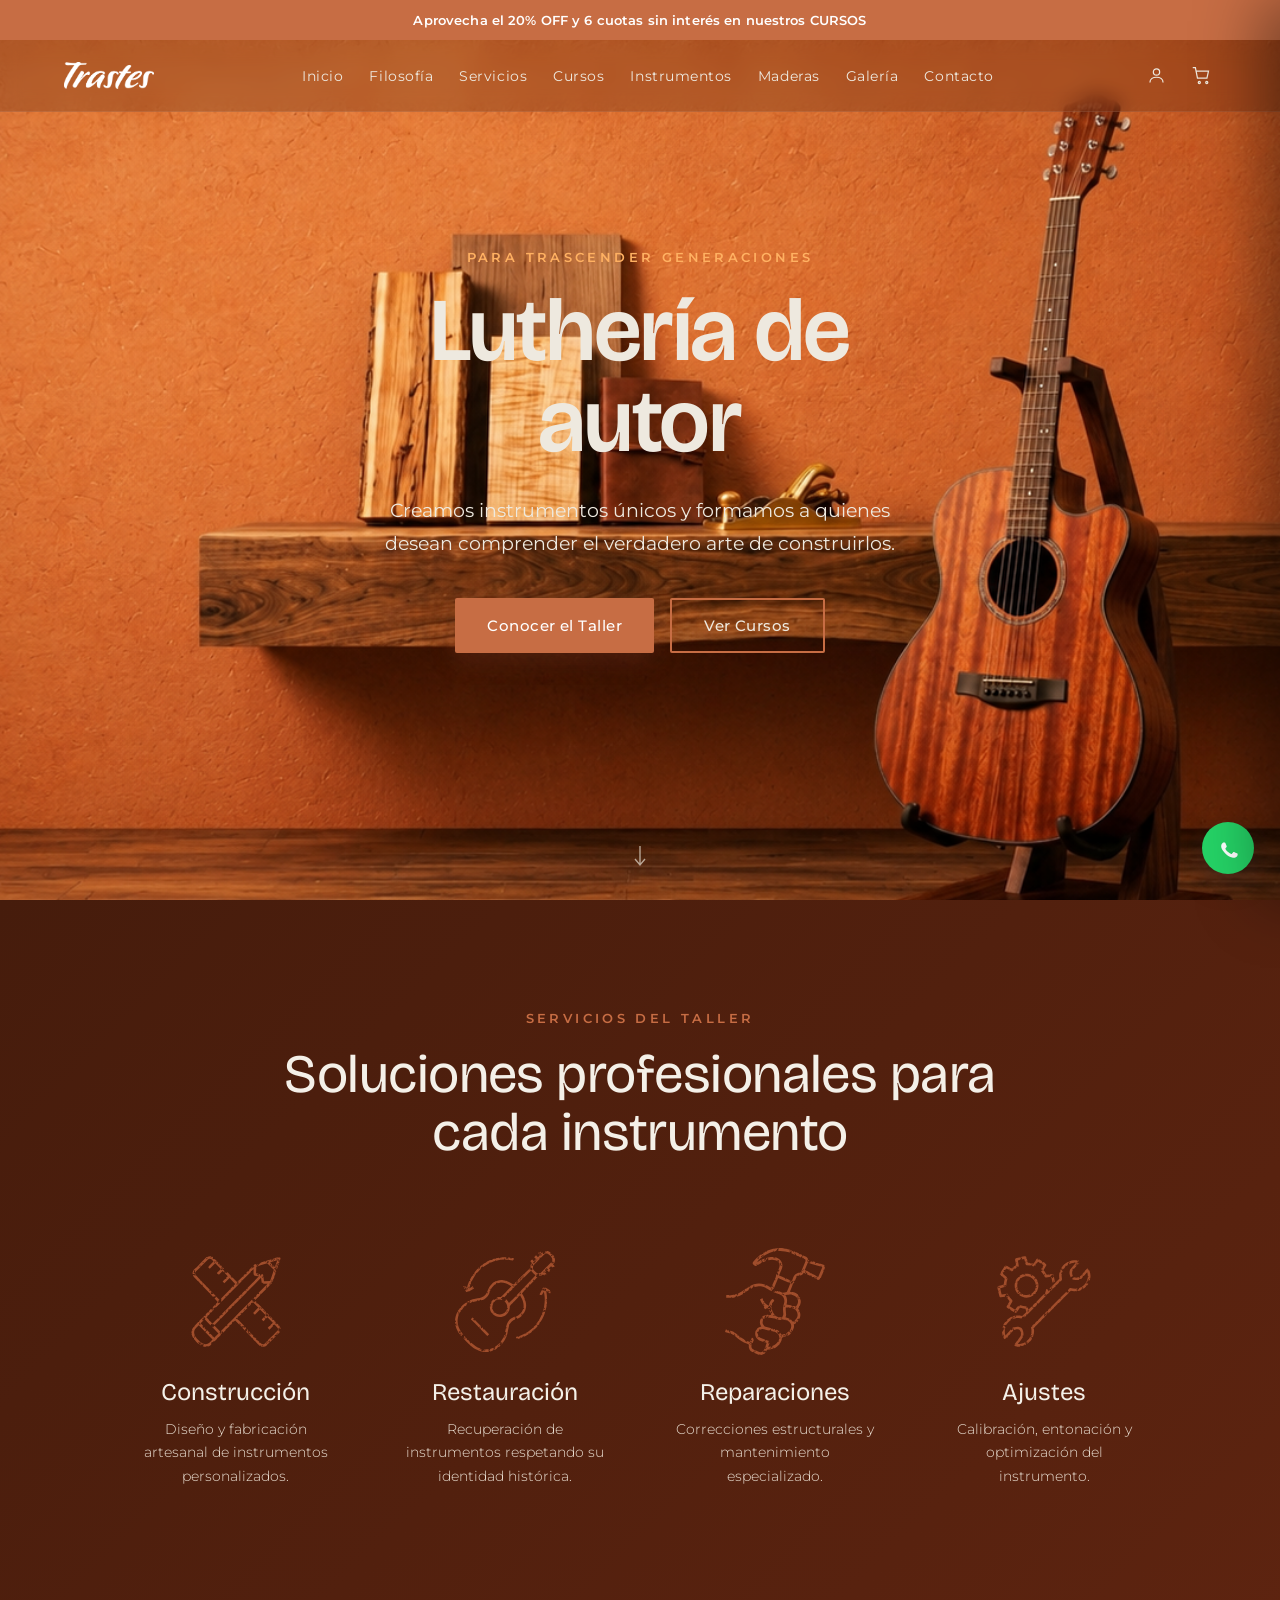
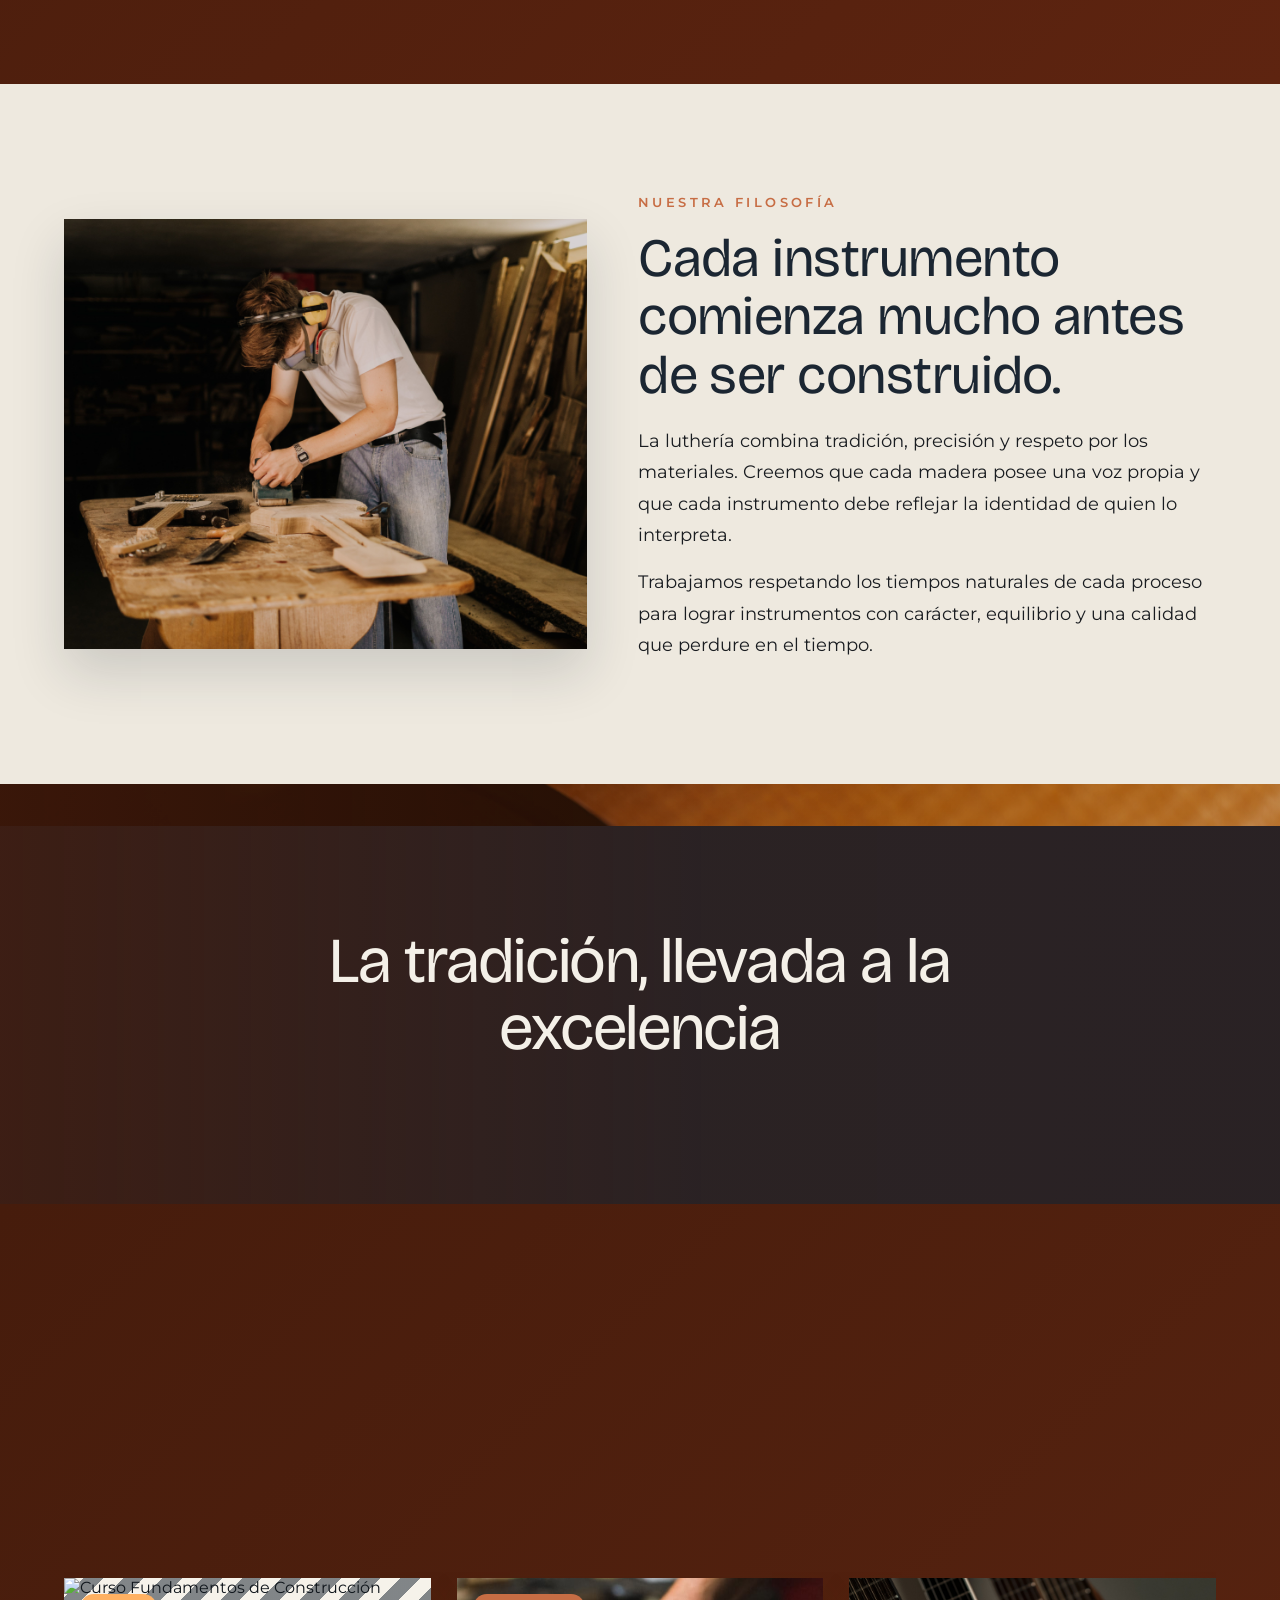
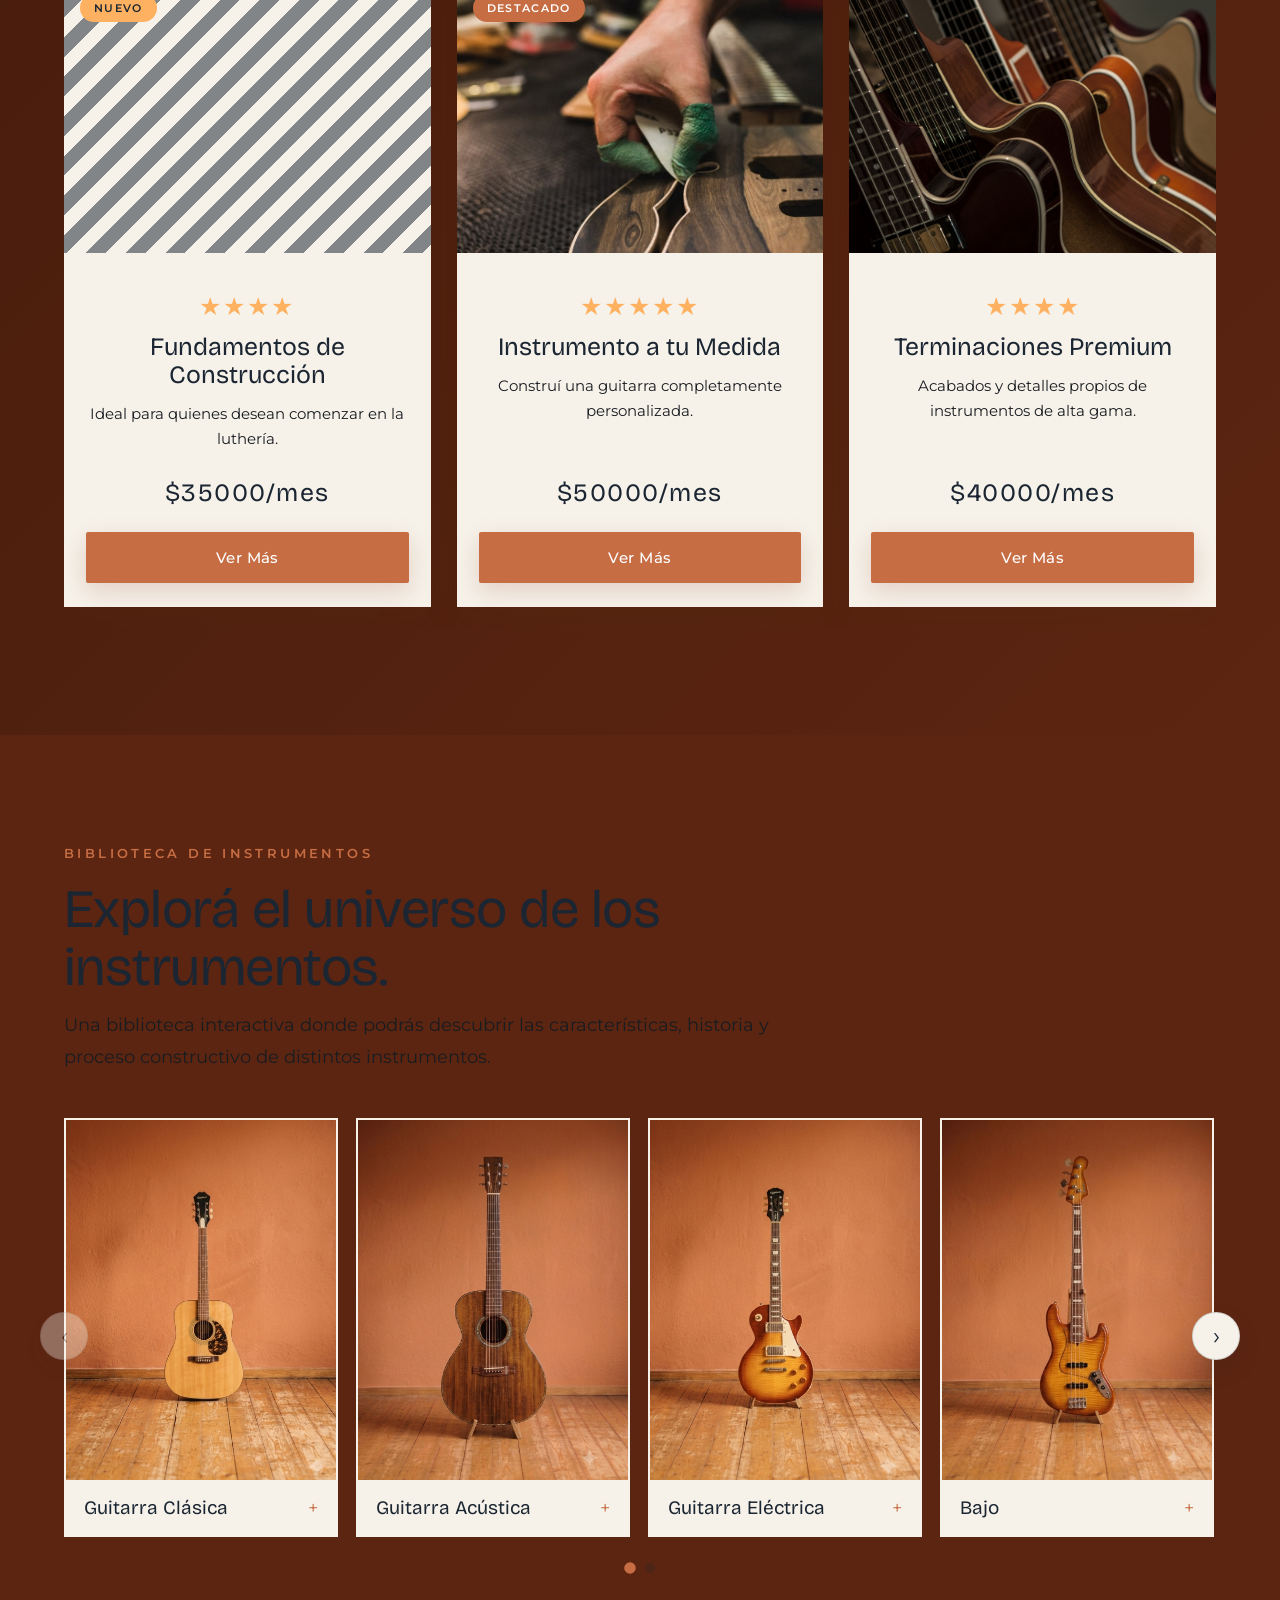
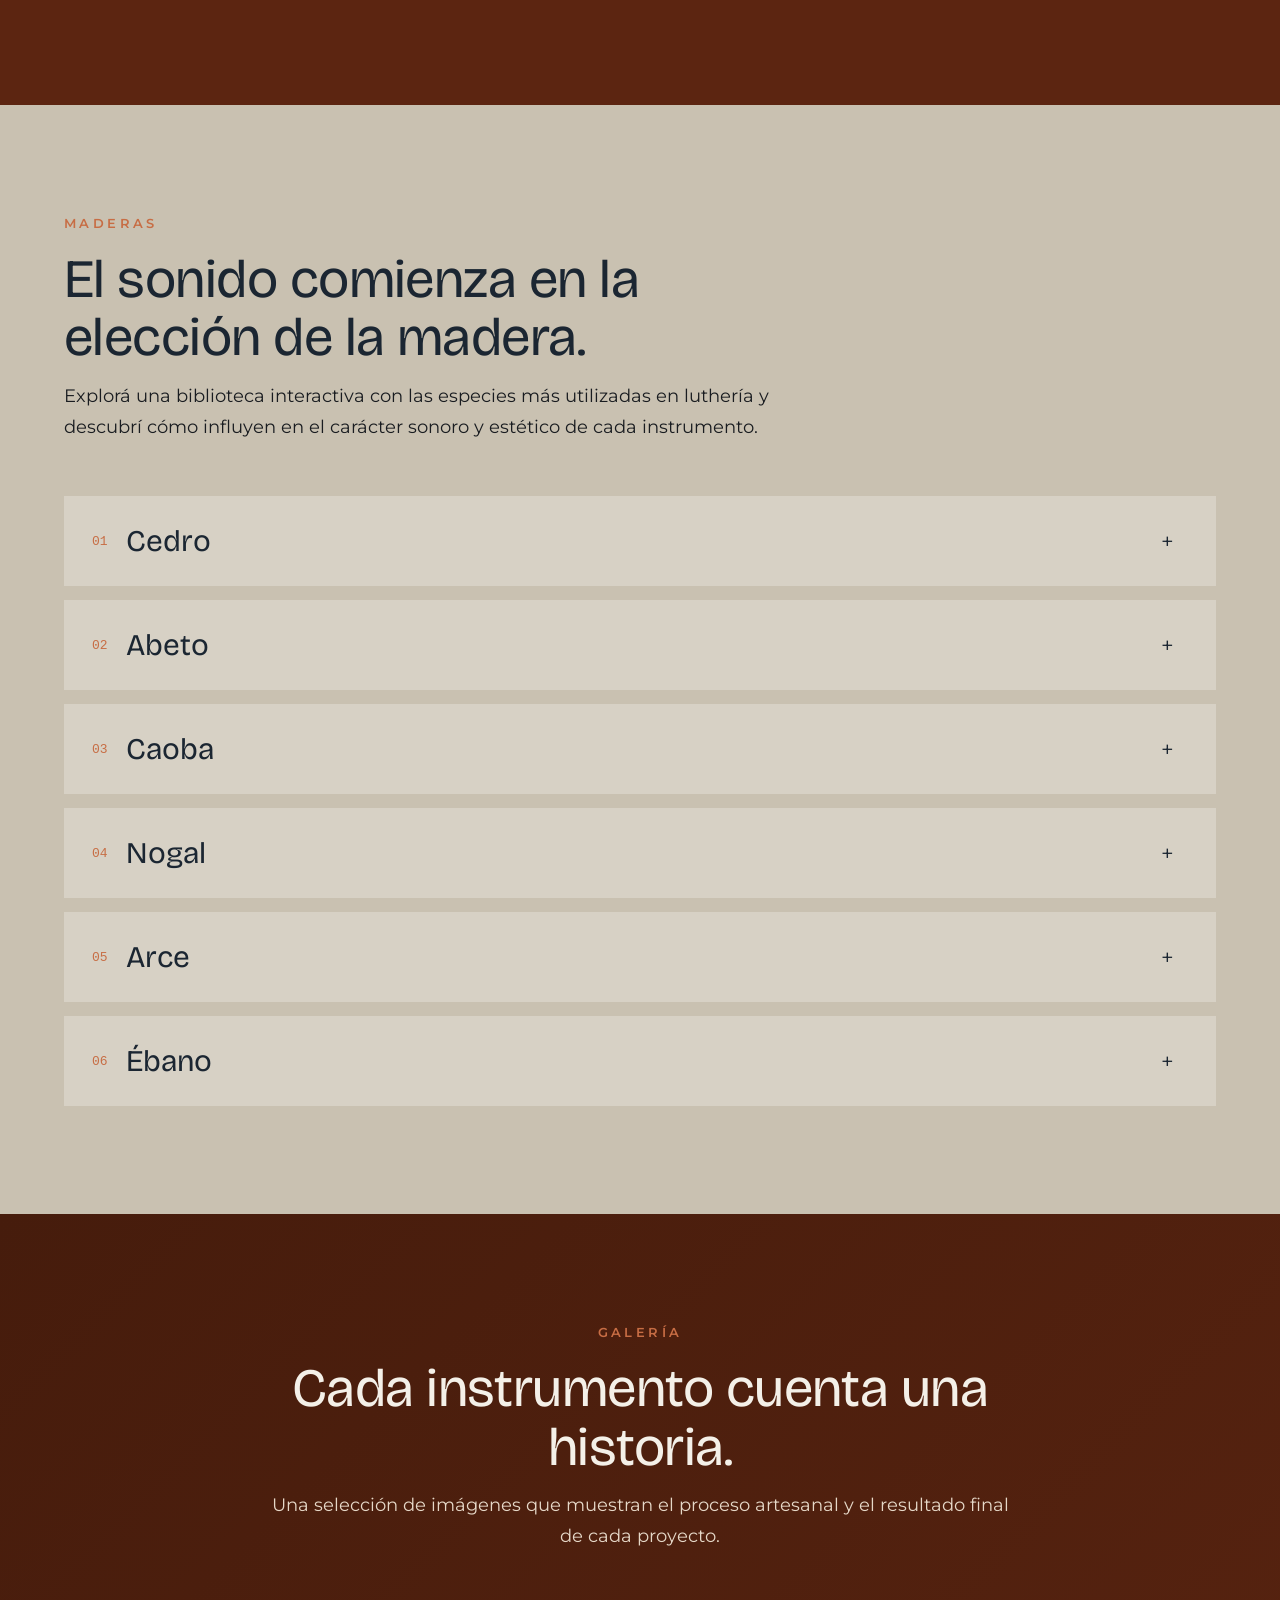
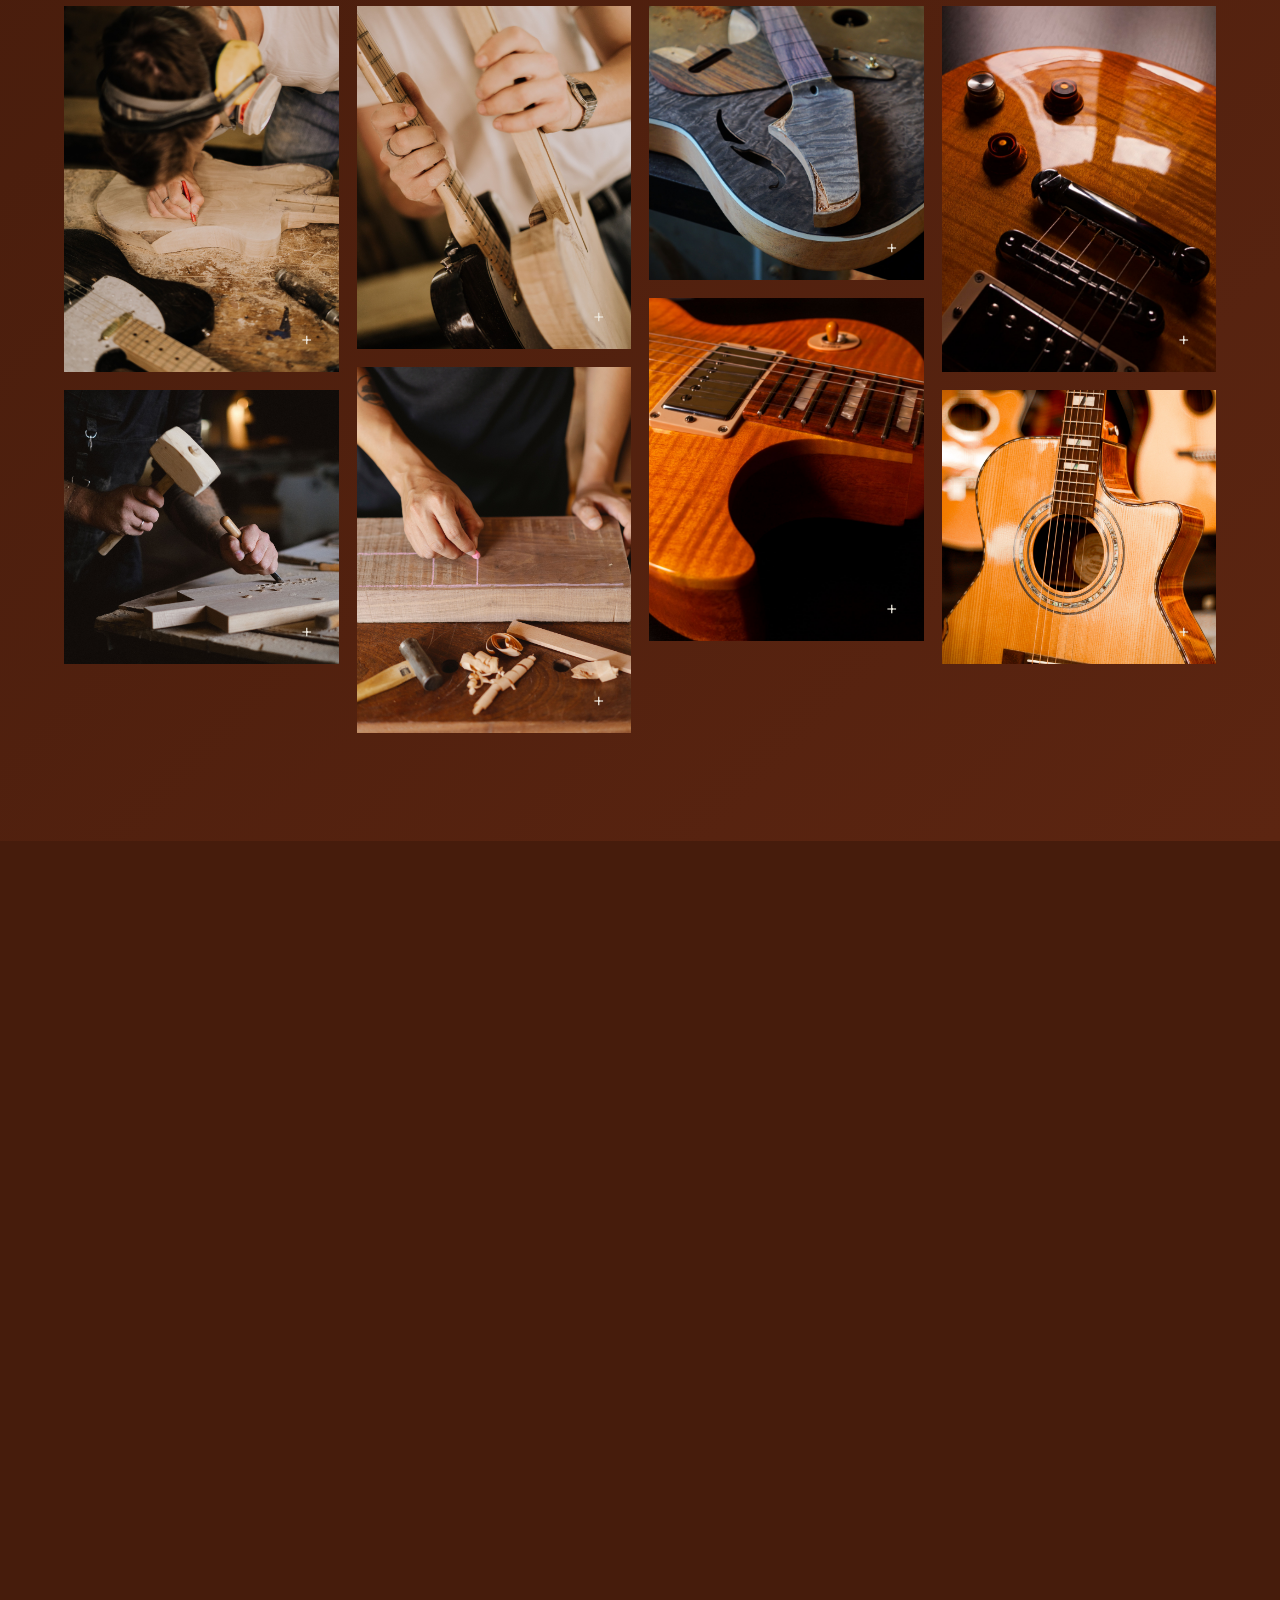
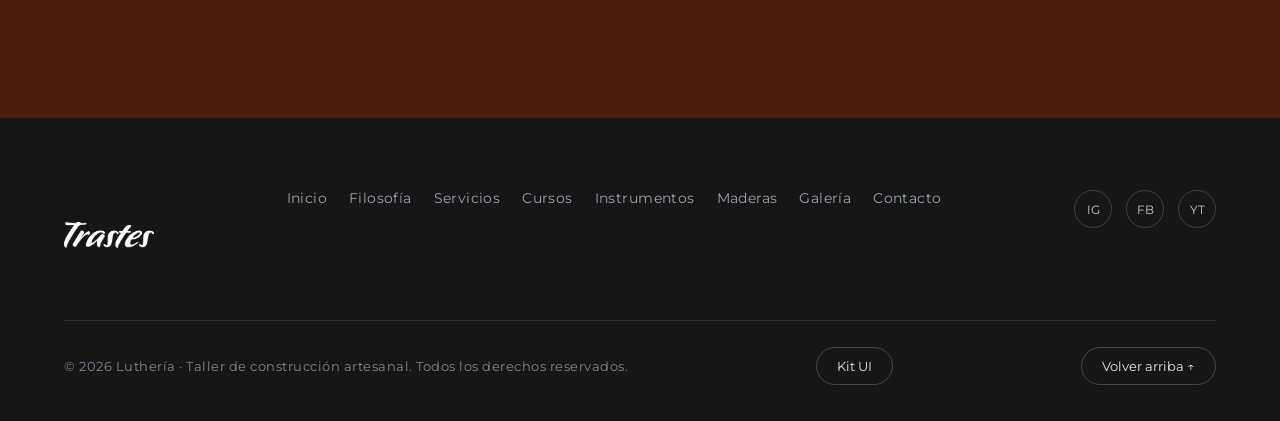
==== commit 7769917b: "modified:   curso-instrumento-a-medida.html 	modified:   index.html" ====
--- a/index.html
+++ b/index.html
@@ -833,8 +833,7 @@
        WHATSAPP (floating) — sin link todavía
   ============================================================ -->
   <a href="#" class="whatsapp-float" aria-label="Contactar por WhatsApp">
-    <svg viewBox="0 0 24 24" fill="currentColor" aria-hidden="true">
-      <path d="M12.004 2C6.48 2 2 6.48 2 12c0 1.77.463 3.492 1.345 5.008L2 22l5.13-1.318A9.958 9.958 0 0 0 12.004 22C17.52 22 22 17.52 22 12S17.52 2 12.004 2Zm5.688 14.188a8.14 8.14 0 0 1-11.514.005 8.107 8.107 0 0 1-2.397-5.766A8.147 8.147 0 0 1 12 2.28a8.147 8.147 0 0 1 5.692 13.908Z"/>
+    <svg viewBox="1.5 1 19 19" fill="currentColor" aria-hidden="true">
       <path d="M17.472 14.382c-.297-.149-1.758-.867-2.03-.967-.273-.099-.471-.148-.67.15-.197.297-.767.966-.94 1.164-.173.199-.347.223-.644.075-.297-.15-1.255-.463-2.39-1.475-.883-.788-1.48-1.761-1.653-2.059-.173-.297-.018-.458.13-.606.134-.133.298-.347.446-.52.149-.174.198-.298.298-.497.099-.198.05-.371-.025-.52-.075-.149-.669-1.612-.916-2.207-.242-.579-.487-.5-.669-.51-.173-.008-.371-.01-.57-.01-.198 0-.52.074-.792.372-.272.297-1.04 1.016-1.04 2.479 0 1.462 1.065 2.875 1.213 3.074.148.198 2.096 3.2 5.077 4.487.709.306 1.262.489 1.694.625.712.227 1.36.195 1.872.118.571-.085 1.758-.719 2.006-1.413.248-.694.248-1.289.173-1.413-.074-.124-.272-.198-.57-.347Z"/>
     </svg>
   </a>
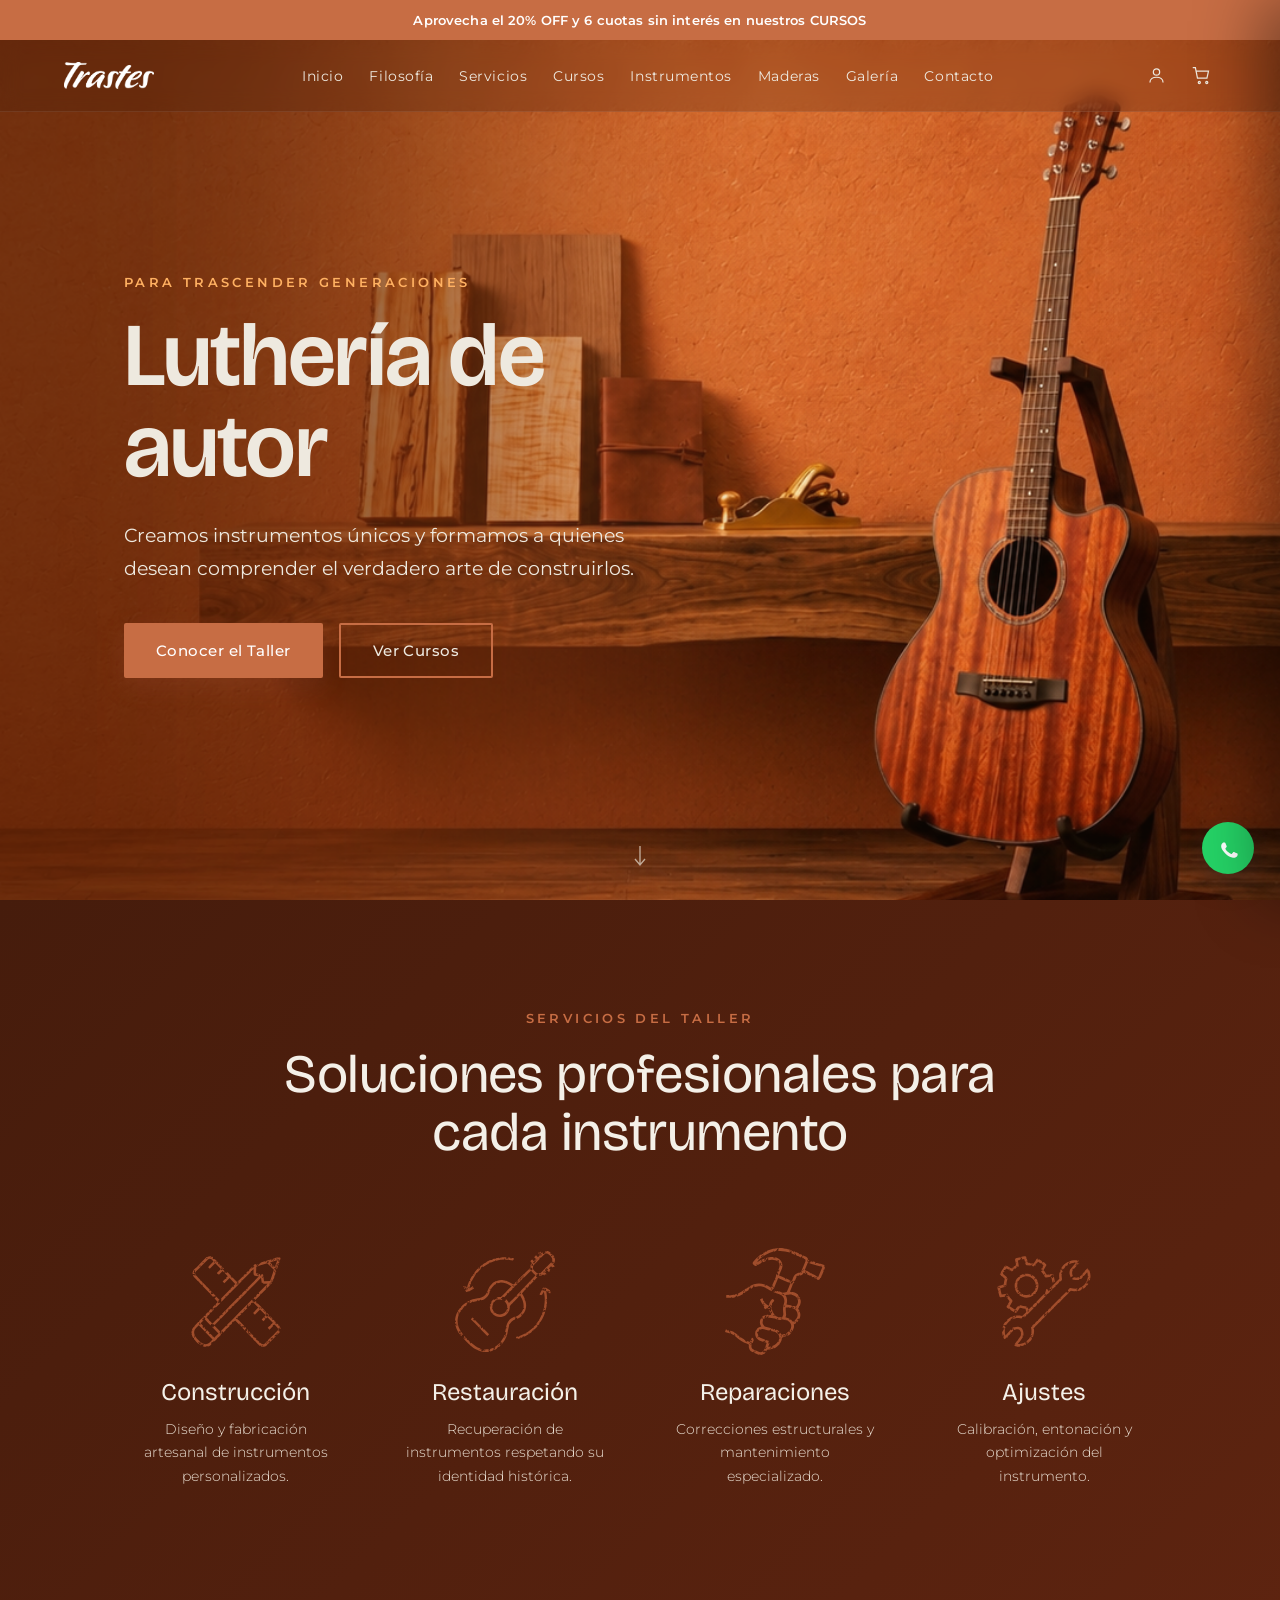
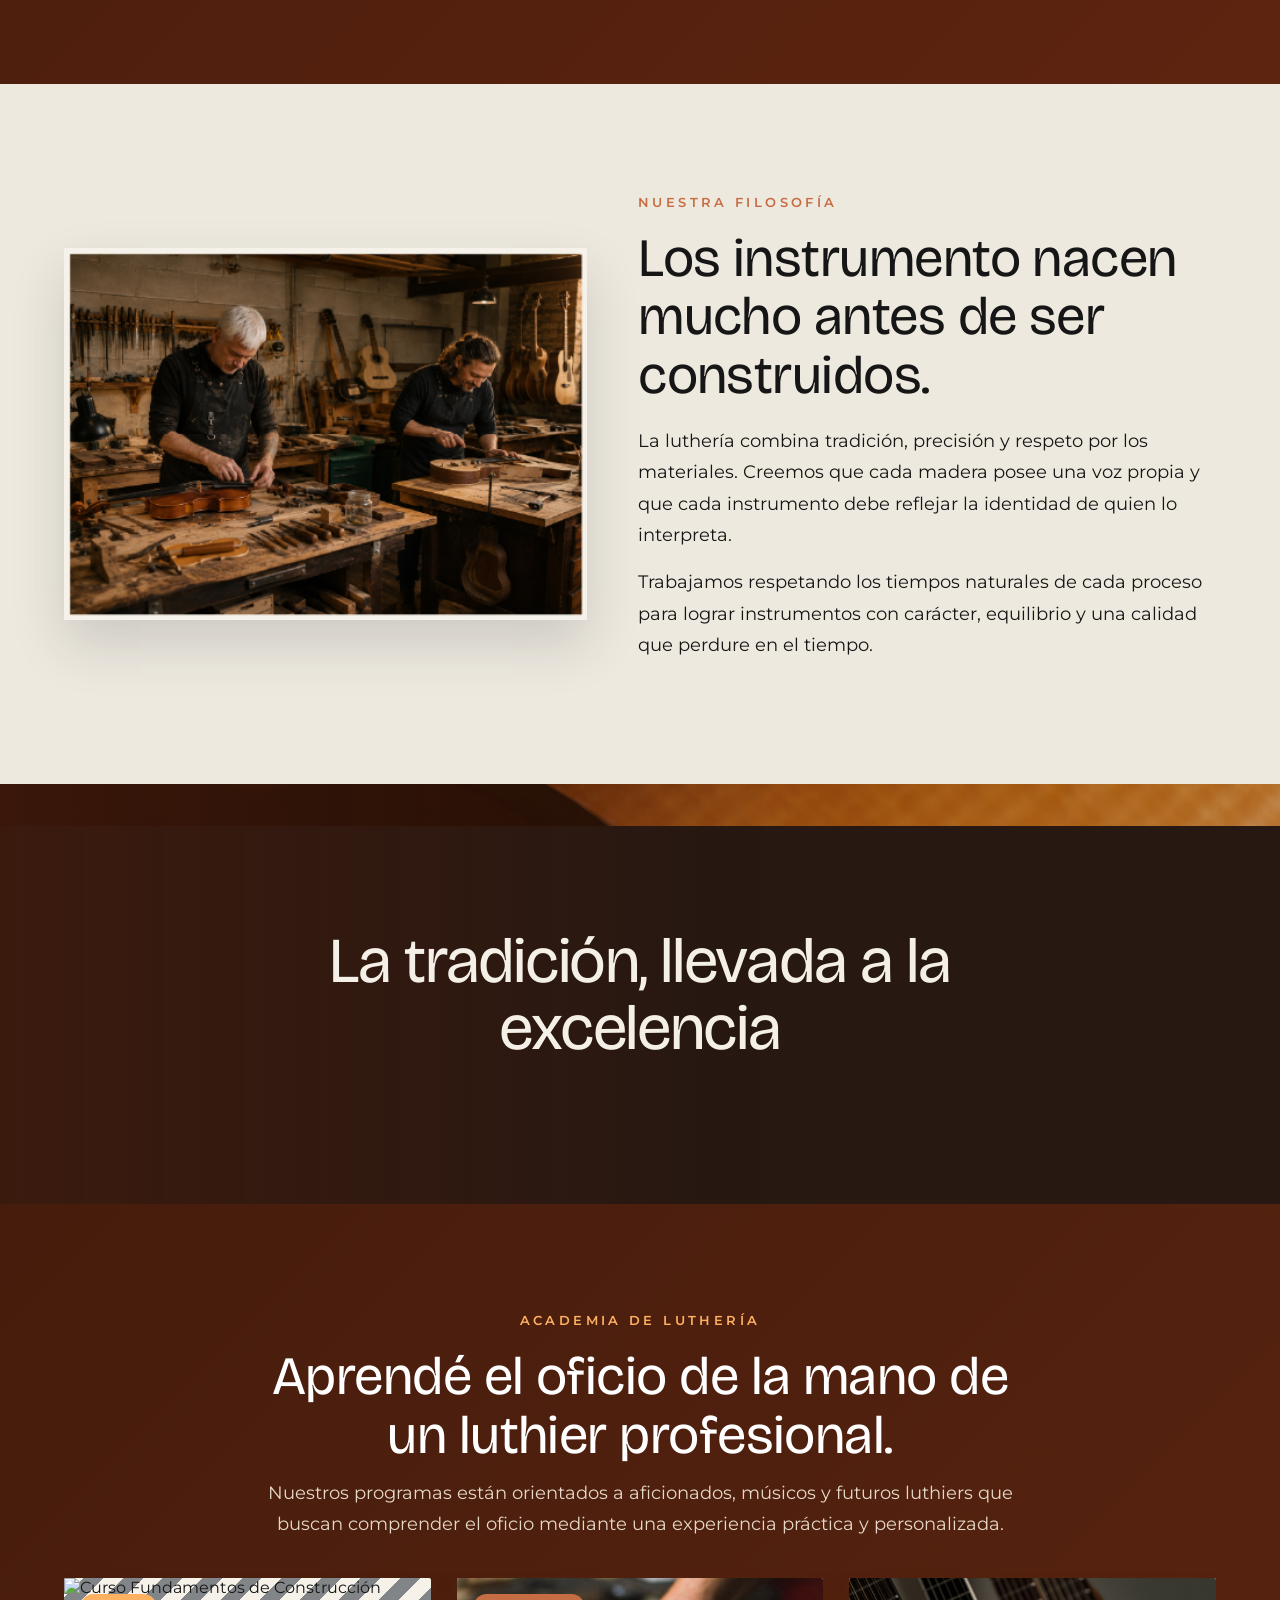
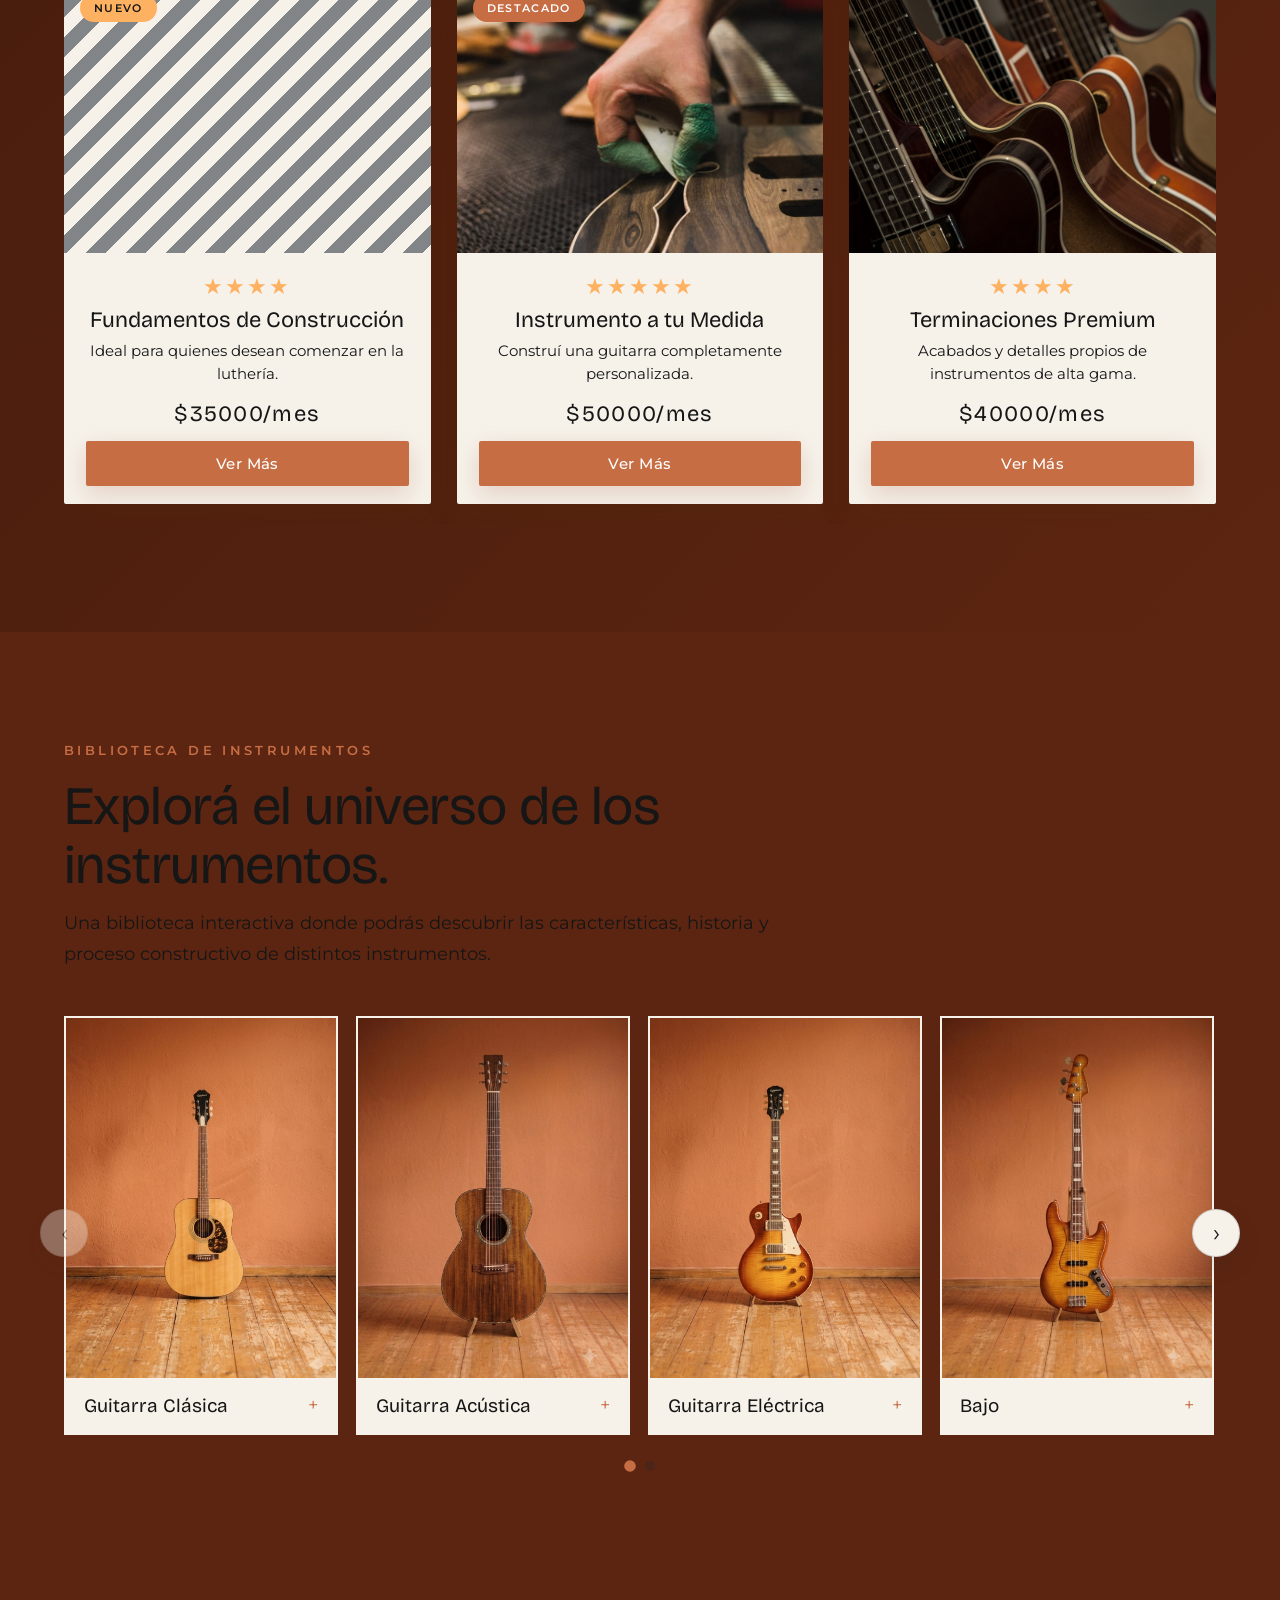
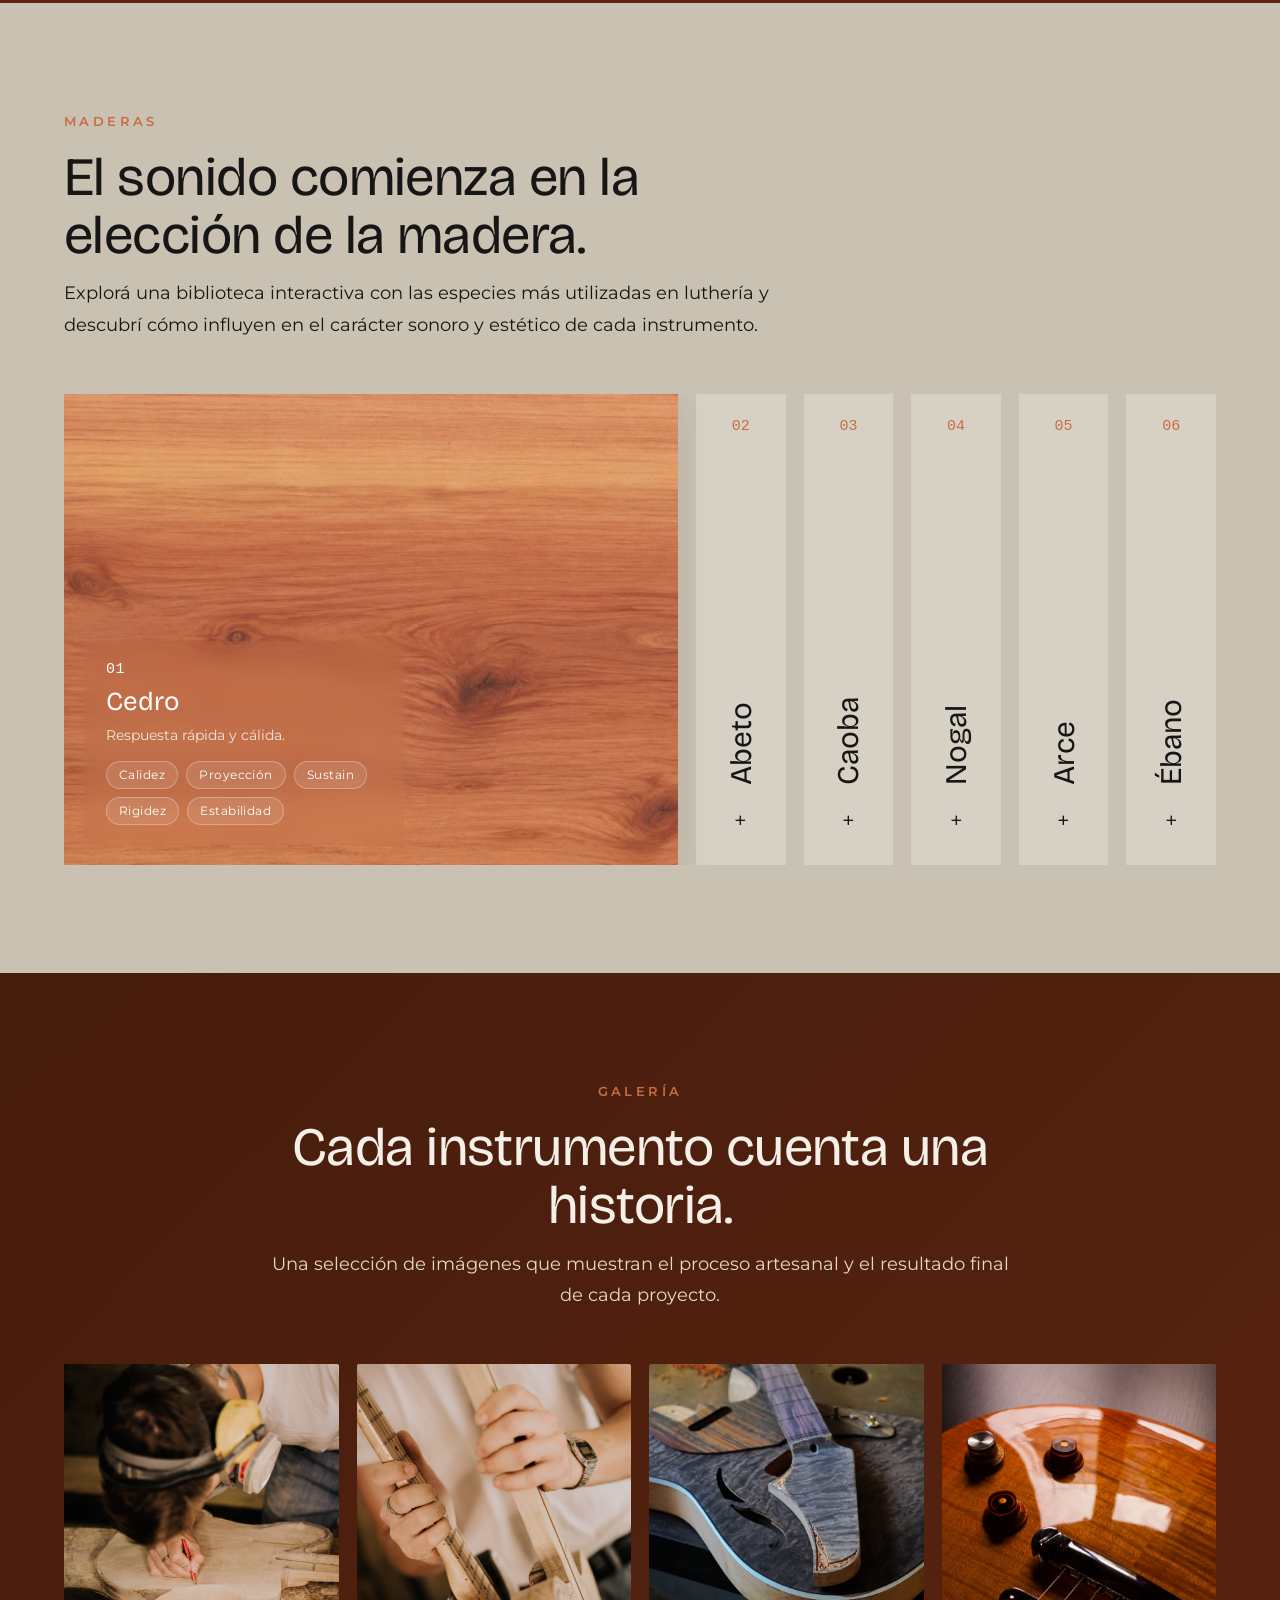
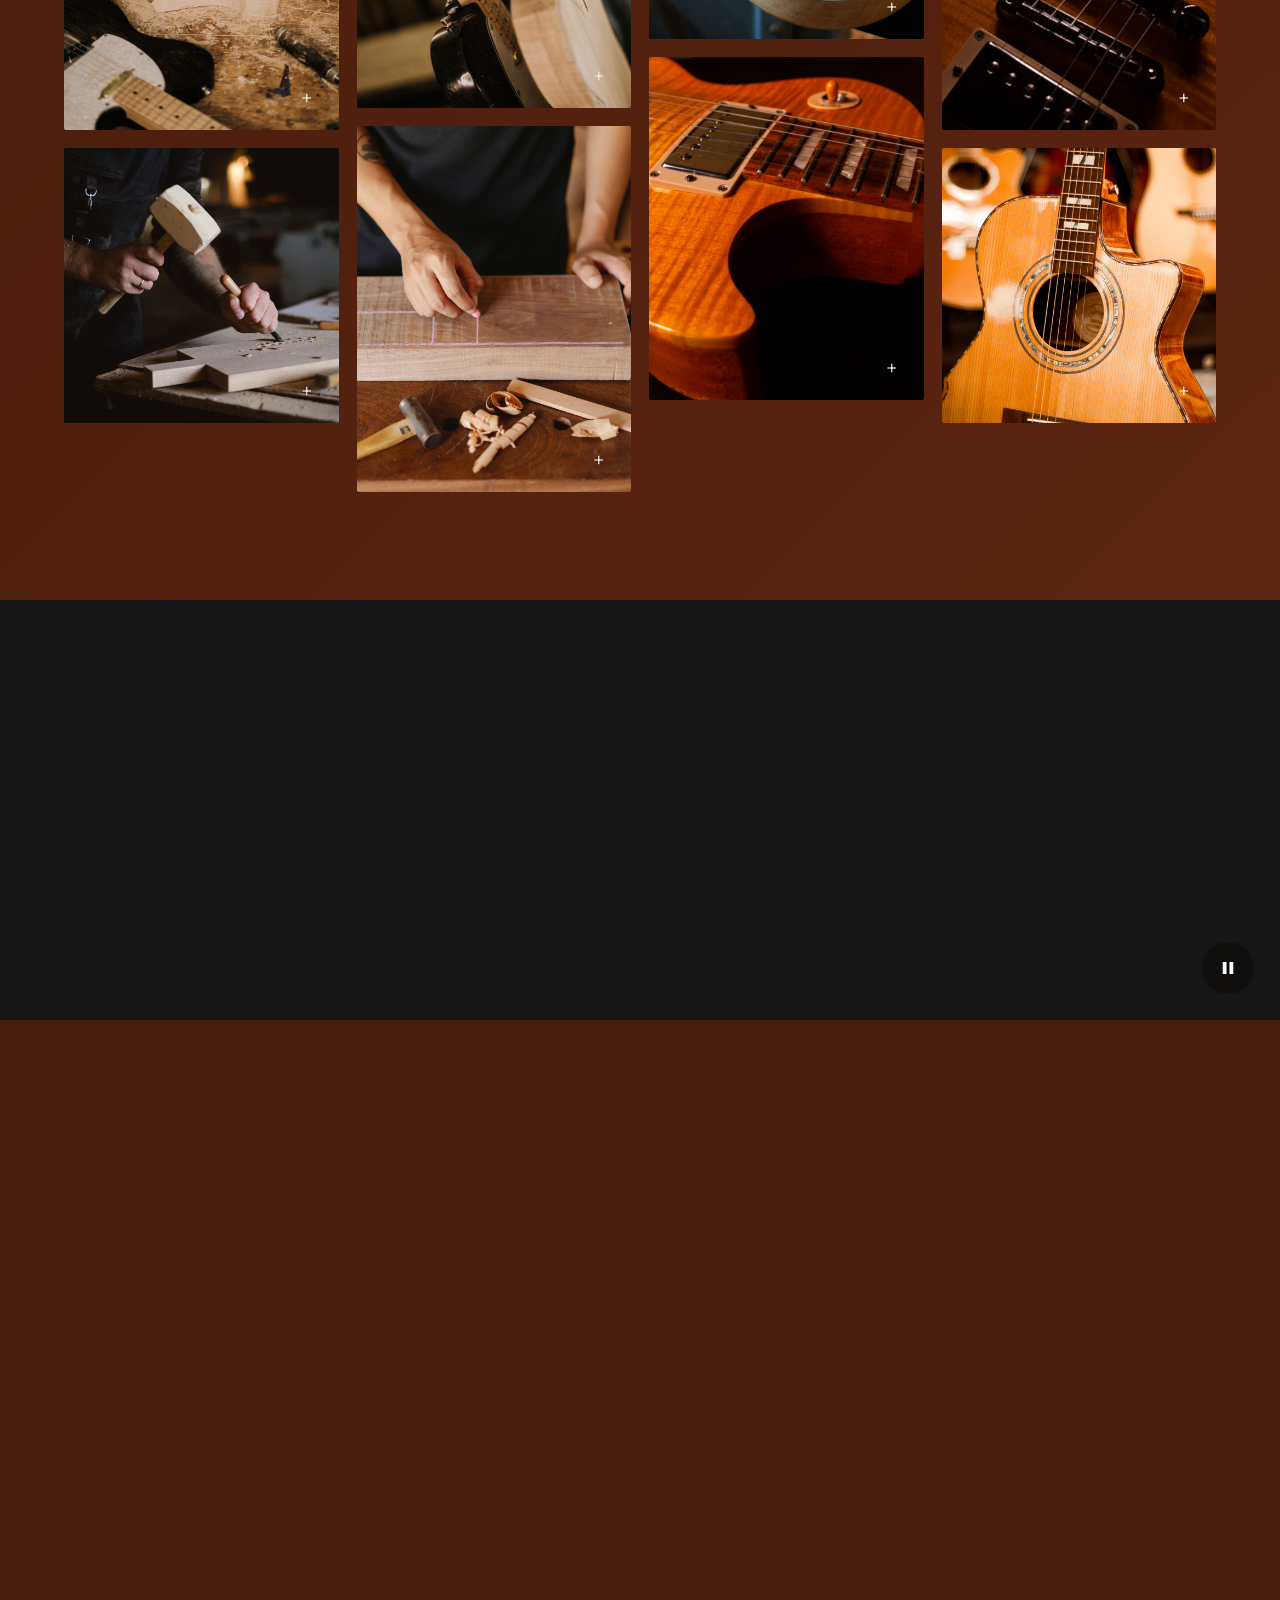
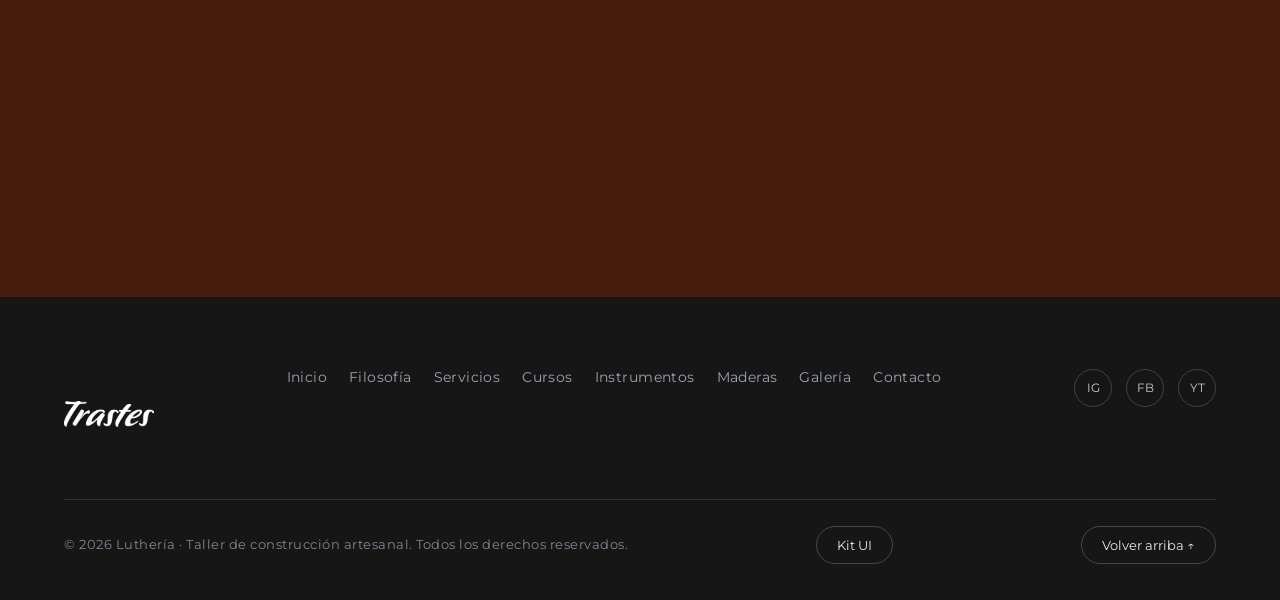
==== commit e1a84996: "modified:   assets/hero/hero-filosofia.jpg 	new file:   assets/hero/hero-home-mobile.png 	modified: " ====
--- a/index.html
+++ b/index.html
@@ -101,7 +101,10 @@
     <section id="inicio" class="hero" aria-label="Inicio">
       <!-- Background image -->
       <div class="hero-bg img-placeholder" id="hero-parallax">
-        <img src="assets/hero/hero-home.png" alt="Luthier trabajando en el taller artesanal" loading="eager">
+        <picture>
+          <source media="(max-width: 560px)" srcset="assets/hero/hero-home-mobile.png">
+          <img src="assets/hero/hero-home.png" alt="Luthier trabajando en el taller artesanal" loading="eager">
+        </picture>
       </div>
       <!-- Overlay -->
       <div class="hero-overlay"></div>
@@ -195,7 +198,7 @@
 
           <div class="filosofia-copy" data-reveal>
             <span class="eyebrow eyebrow--primary">Nuestra Filosofía</span>
-            <h2 class="section-title">Cada instrumento comienza mucho antes de ser construido.</h2>
+            <h2 class="section-title">Los instrumento nacen mucho antes de ser construidos.</h2>
             <p class="section-text">La luthería combina tradición, precisión y respeto por los materiales. Creemos que cada madera posee una voz propia y que cada instrumento debe reflejar la identidad de quien lo interpreta.</p>
             <p class="section-text">Trabajamos respetando los tiempos naturales de cada proceso para lograr instrumentos con carácter, equilibrio y una calidad que perdure en el tiempo.</p>
           </div>
@@ -423,35 +426,31 @@
 
         <div class="accordion" id="woods-accordion">
 
-          <!-- Madera 1: Cedro -->
-          <div class="wood-item" data-wood="0">
-            <button class="wood-header" aria-expanded="false" aria-controls="wood-panel-0">
+          <!-- Madera 1: Cedro (abierta por defecto) -->
+          <div class="wood-item is-open" data-wood="0">
+            <button class="wood-header" aria-expanded="true" aria-controls="wood-panel-0">
               <span class="wood-header-left">
                 <span class="wood-idx">01</span>
                 <span class="wood-name">Cedro</span>
               </span>
               <span class="wood-toggle" aria-hidden="true">+</span>
             </button>
-            <div class="wood-panel" id="wood-panel-0" hidden>
+            <div class="wood-panel" id="wood-panel-0">
               <div class="wood-panel-inner">
                 <div class="wood-img-wrap img-placeholder">
                   <img src="assets/maderas/cedro.png" alt="Veta macro del Cedro" loading="lazy">
-                </div>
-                <div class="wood-info">
-                  <dl class="wood-fields">
-                    <div class="field-row"><dt>Procedencia</dt><dd>América Central y Sudamérica</dd></div>
-                    <div class="field-row"><dt>Propiedades físicas</dt><dd>Liviana y fácil de tallar</dd></div>
-                    <div class="field-row"><dt>Comportamiento acústico</dt><dd>Respuesta rápida y cálida</dd></div>
-                    <div class="field-row"><dt>Aplicaciones recomendadas</dt><dd>Tapas armónicas y mástiles</dd></div>
-                    <div class="field-row"><dt>Instrumentos donde se utiliza</dt><dd>Instrumentos de cuerda pulsada</dd></div>
-                  </dl>
-                  <!--<div class="wood-indicators">
-                    <span class="indicator-tag">Calidez</span>
-                    <span class="indicator-tag">Proyección</span>
-                    <span class="indicator-tag">Sustain</span>
-                    <span class="indicator-tag">Rigidez</span>
-                    <span class="indicator-tag">Estabilidad</span>
-                  </div>-->
+                  <div class="wood-overlay">
+                    <span class="wood-overlay-idx">01</span>
+                    <h3 class="wood-overlay-name">Cedro</h3>
+                    <p class="wood-overlay-desc">Respuesta rápida y cálida.</p>
+                    <div class="wood-overlay-tags">
+                      <span class="indicator-tag">Calidez</span>
+                      <span class="indicator-tag">Proyección</span>
+                      <span class="indicator-tag">Sustain</span>
+                      <span class="indicator-tag">Rigidez</span>
+                      <span class="indicator-tag">Estabilidad</span>
+                    </div>
+                  </div>
                 </div>
               </div>
             </div>
@@ -470,22 +469,18 @@
               <div class="wood-panel-inner">
                 <div class="wood-img-wrap img-placeholder">
                   <img src="assets/maderas/abeto.png" alt="Veta macro del Abeto" loading="lazy">
-                </div>
-                <div class="wood-info">
-                  <dl class="wood-fields">
-                    <div class="field-row"><dt>Procedencia</dt><dd>Europa, Norteamérica y Asia</dd></div>
-                    <div class="field-row"><dt>Propiedades físicas</dt><dd>Gran estabilidad y resistencia estructura</dd></div>
-                    <div class="field-row"><dt>Comportamiento acústico</dt><dd>Sonido brillante con gran proyección</dd></div>
-                    <div class="field-row"><dt>Aplicaciones recomendadas</dt><dd>Tapas armónicas en instrumentos acústicos</dd></div>
-                    <div class="field-row"><dt>Instrumentos donde se utiliza</dt><dd>Instrumentos de cuerda de alta calidad</dd></div>
-                  </dl>
-                  <!--<div class="wood-indicators">
-                    <span class="indicator-tag">Calidez</span>
-                    <span class="indicator-tag">Proyección</span>
-                    <span class="indicator-tag">Sustain</span>
-                    <span class="indicator-tag">Rigidez</span>
-                    <span class="indicator-tag">Estabilidad</span>
-                  </div>-->
+                  <div class="wood-overlay">
+                    <span class="wood-overlay-idx">02</span>
+                    <h3 class="wood-overlay-name">Abeto</h3>
+                    <p class="wood-overlay-desc">Sonido brillante con gran proyección.</p>
+                    <div class="wood-overlay-tags">
+                      <span class="indicator-tag">Calidez</span>
+                      <span class="indicator-tag">Proyección</span>
+                      <span class="indicator-tag">Sustain</span>
+                      <span class="indicator-tag">Rigidez</span>
+                      <span class="indicator-tag">Estabilidad</span>
+                    </div>
+                  </div>
                 </div>
               </div>
             </div>
@@ -504,22 +499,18 @@
               <div class="wood-panel-inner">
                 <div class="wood-img-wrap img-placeholder">
                   <img src="assets/maderas/caoba.png" alt="Veta macro de la Caoba" loading="lazy">
-                </div>
-                <div class="wood-info">
-                  <dl class="wood-fields">
-                    <div class="field-row"><dt>Procedencia</dt><dd>América Central, Sudamérica y el Caribe</dd></div>
-                    <div class="field-row"><dt>Propiedades físicas</dt><dd>Densidad media, resistente y muy estable</dd></div>
-                    <div class="field-row"><dt>Comportamiento acústico</dt><dd>Cálido, equilibrado</dd></div>
-                    <div class="field-row"><dt>Aplicaciones recomendadas</dt><dd>Cuerpos, mástiles y aros y fondos de instrumentos acústicos</dd></div>
-                    <div class="field-row"><dt>Instrumentos donde se utiliza</dt><dd>Instrumentos de cuerda</dd></div>
-                  </dl>
-                  <!--<div class="wood-indicators">
-                    <span class="indicator-tag">Calidez</span>
-                    <span class="indicator-tag">Proyección</span>
-                    <span class="indicator-tag">Sustain</span>
-                    <span class="indicator-tag">Rigidez</span>
-                    <span class="indicator-tag">Estabilidad</span>
-                  </div>-->
+                  <div class="wood-overlay">
+                    <span class="wood-overlay-idx">03</span>
+                    <h3 class="wood-overlay-name">Caoba</h3>
+                    <p class="wood-overlay-desc">Cálido, equilibrado.</p>
+                    <div class="wood-overlay-tags">
+                      <span class="indicator-tag">Calidez</span>
+                      <span class="indicator-tag">Proyección</span>
+                      <span class="indicator-tag">Sustain</span>
+                      <span class="indicator-tag">Rigidez</span>
+                      <span class="indicator-tag">Estabilidad</span>
+                    </div>
+                  </div>
                 </div>
               </div>
             </div>
@@ -538,22 +529,18 @@
               <div class="wood-panel-inner">
                 <div class="wood-img-wrap img-placeholder">
                   <img src="assets/maderas/nogal.png" alt="Veta macro del Nogal" loading="lazy">
-                </div>
-                <div class="wood-info">
-                  <dl class="wood-fields">
-                    <div class="field-row"><dt>Europa, Norteamérica y Asia Occidental</dt><dd>a completar</dd></div>
-                    <div class="field-row"><dt>Propiedades físicas</dt><dd>Densidad media a alta, resistente, estable</dd></div>
-                    <div class="field-row"><dt>Comportamiento acústico</dt><dd>Graves definidos, medios claros y agudos suaves</dd></div>
-                    <div class="field-row"><dt>Aplicaciones recomendadas</dt><dd>Cuerpos, aros y fondos de instrumentos acústicos</dd></div>
-                    <div class="field-row"><dt>Instrumentos donde se utiliza</dt><dd>Modelos de cuerda artesanales y de gama alta</dd></div>
-                  </dl>
-                  <!--<div class="wood-indicators">
-                    <span class="indicator-tag">Calidez</span>
-                    <span class="indicator-tag">Proyección</span>
-                    <span class="indicator-tag">Sustain</span>
-                    <span class="indicator-tag">Rigidez</span>
-                    <span class="indicator-tag">Estabilidad</span>
-                  </div>-->
+                  <div class="wood-overlay">
+                    <span class="wood-overlay-idx">04</span>
+                    <h3 class="wood-overlay-name">Nogal</h3>
+                    <p class="wood-overlay-desc">Graves definidos, medios claros y agudos suaves.</p>
+                    <div class="wood-overlay-tags">
+                      <span class="indicator-tag">Calidez</span>
+                      <span class="indicator-tag">Proyección</span>
+                      <span class="indicator-tag">Sustain</span>
+                      <span class="indicator-tag">Rigidez</span>
+                      <span class="indicator-tag">Estabilidad</span>
+                    </div>
+                  </div>
                 </div>
               </div>
             </div>
@@ -572,22 +559,18 @@
               <div class="wood-panel-inner">
                 <div class="wood-img-wrap img-placeholder">
                   <img src="assets/maderas/arce.png" alt="Veta macro del Arce" loading="lazy">
-                </div>
-                <div class="wood-info">
-                  <dl class="wood-fields">
-                    <div class="field-row"><dt>Procedencia</dt><dd>Europa, Norteamérica y Asia</dd></div>
-                    <div class="field-row"><dt>Propiedades físicas</dt><dd>Densidad media a alta, muy resistente, estable</dd></div>
-                    <div class="field-row"><dt>Comportamiento acústico</dt><dd>Sonido brillante, definido y articulado</dd></div>
-                    <div class="field-row"><dt>Aplicaciones recomendadas</dt><dd>Fondos, aros, mástiles, diapasones laminados y tapas decorativas</dd></div>
-                    <div class="field-row"><dt>Instrumentos donde se utiliza</dt><dd>Instrumentos de cuerda de alta calidad</dd></div>
-                  </dl>
-                  <!--<div class="wood-indicators">
-                    <span class="indicator-tag">Calidez</span>
-                    <span class="indicator-tag">Proyección</span>
-                    <span class="indicator-tag">Sustain</span>
-                    <span class="indicator-tag">Rigidez</span>
-                    <span class="indicator-tag">Estabilidad</span>
-                  </div>-->
+                  <div class="wood-overlay">
+                    <span class="wood-overlay-idx">05</span>
+                    <h3 class="wood-overlay-name">Arce</h3>
+                    <p class="wood-overlay-desc">Sonido brillante, definido y articulado.</p>
+                    <div class="wood-overlay-tags">
+                      <span class="indicator-tag">Calidez</span>
+                      <span class="indicator-tag">Proyección</span>
+                      <span class="indicator-tag">Sustain</span>
+                      <span class="indicator-tag">Rigidez</span>
+                      <span class="indicator-tag">Estabilidad</span>
+                    </div>
+                  </div>
                 </div>
               </div>
             </div>
@@ -606,22 +589,18 @@
               <div class="wood-panel-inner">
                 <div class="wood-img-wrap img-placeholder">
                   <img src="assets/maderas/ebano.png" alt="Veta macro del Ébano" loading="lazy">
-                </div>
-                <div class="wood-info">
-                  <dl class="wood-fields">
-                    <div class="field-row"><dt>Procedencia</dt><dd>África, India y el sudeste asiático</dd></div>
-                    <div class="field-row"><dt>Propiedades físicas</dt><dd>Densa, pesada y extremadamente dura</dd></div>
-                    <div class="field-row"><dt>Comportamiento acústico</dt><dd>Definido, preciso y con transmisión de las vibraciones</dd></div>
-                    <div class="field-row"><dt>Aplicaciones recomendadas</dt><dd>Diapasones, puentes, cejuelas, cordales, clavijas</dd></div>
-                    <div class="field-row"><dt>Instrumentos donde se utiliza</dt><dd>Instrumentos de cuerda de alta gama.</dd></div>
-                  </dl>
-                  <!--<div class="wood-indicators">
-                    <span class="indicator-tag">Calidez</span>
-                    <span class="indicator-tag">Proyección</span>
-                    <span class="indicator-tag">Sustain</span>
-                    <span class="indicator-tag">Rigidez</span>
-                    <span class="indicator-tag">Estabilidad</span>
-                  </div>-->
+                  <div class="wood-overlay">
+                    <span class="wood-overlay-idx">06</span>
+                    <h3 class="wood-overlay-name">Ébano</h3>
+                    <p class="wood-overlay-desc">Definido, preciso y con transmisión de las vibraciones.</p>
+                    <div class="wood-overlay-tags">
+                      <span class="indicator-tag">Calidez</span>
+                      <span class="indicator-tag">Proyección</span>
+                      <span class="indicator-tag">Sustain</span>
+                      <span class="indicator-tag">Rigidez</span>
+                      <span class="indicator-tag">Estabilidad</span>
+                    </div>
+                  </div>
                 </div>
               </div>
             </div>
@@ -701,6 +680,20 @@
 
         </div>
       </div>
+    </section>
+
+    <!-- =================== 8·5 · VIDEO ==================== -->
+    <section id="video-banner" class="video-banner" aria-label="Video del taller">
+      <video class="video-banner-media" id="video-banner-media" src="assets/video/banner-taller.mp4" autoplay muted loop playsinline></video>
+      <button type="button" class="video-banner-toggle" id="video-banner-toggle" aria-label="Pausar video" aria-pressed="false">
+        <svg class="icon-pause" width="18" height="18" viewBox="0 0 24 24" fill="currentColor" aria-hidden="true">
+          <rect x="5" y="4" width="5" height="16"/>
+          <rect x="14" y="4" width="5" height="16"/>
+        </svg>
+        <svg class="icon-play" width="18" height="18" viewBox="0 0 24 24" fill="currentColor" aria-hidden="true" hidden>
+          <path d="M7 4l14 8-14 8V4z"/>
+        </svg>
+      </button>
     </section>
 
     <!-- =================== 9 · CONTACTO =================== -->
--- a/css/style.css
+++ b/css/style.css
@@ -7,15 +7,15 @@
 :root {
   --bg:        #EEE9DF;
   --bg-alt:    #C9C1B1;
-  --dark:      #1B2632;
-  --dark-2:    #202d3a;
-  --dark-3:    #141c25;
+  --dark:      #161616;
+  --dark-2:    #161616;
+  --dark-3:    #161616;
   --primary:   #c76d44;
   --accent:    #FFB162; 
   --card-bg:   #F6F2EA;
-  --text:      #0f151b;
+  --text:      #161616;
   --text-2:    #56616e;
-  --text-3:    #191c20;
+  --text-3:    #161616;
   --text-muted:#8a8275;
   --text-light:#c4ccd4;
   --text-pale: #cdd4dc;
@@ -440,7 +440,7 @@
   min-height: 100vh;
   display: flex;
   align-items: center;
-  justify-content: center;
+  justify-content: flex-start;
   overflow: hidden;
   background: var(--dark);
 }
@@ -456,25 +456,25 @@
   );
 }
 
-/*
-.hero-overlay {
+
+/*.hero-overlay {
   position: absolute;
   inset: 0;
   background: linear-gradient(
     95deg,
-    rgba(27,38,50,.9) 0%,
-    rgba(27,38,50,.55) 48%,
-    rgba(27,38,50,.2) 100%
-  );
-}*/
+    rgb(161, 61, 21) 0%,
+    rgba(180, 65, 30, 0.342) 48%,
+    rgba(50, 35, 27, 0.096) 100%
+  }*/
 
 .hero-content {
   position: relative;
   z-index: 3;
-  margin: 0 auto;
+  margin: 0;
   max-width: 760px;
-  text-align: center;
-  padding: 130px var(--pad-x) 130px;
+  text-align: left;
+  padding: 130px var(--pad-x) 80px;
+  margin-left: 60px;
 }
 
 .hero-title {
@@ -493,14 +493,14 @@
   font-size: clamp(16px, 1.5vw, 19px);
   line-height: 1.75;
   color: #EEE9DF;
-  margin: 0 auto 38px;
+  margin: 0 0 38px;
   max-width: 560px;
 }
 
 .hero-ctas {
   display: flex;
   gap: 16px;
-  justify-content: center;
+  justify-content: flex-start;
   flex-wrap: wrap;
 }
 
@@ -581,7 +581,7 @@
 
 .filosofia-media {
   position: relative;
-  min-height: 430px;
+  aspect-ratio: 450 / 320; /* matches hero-filosofia.jpg's natural ratio so it's never cropped */
   border-radius: 0;
   overflow: hidden;
   box-shadow: 0 24px 50px rgba(27, 38, 50, .16);
@@ -634,10 +634,6 @@
   .filosofia-layout {
     grid-template-columns: 1fr;
   }
-
-  .filosofia-media {
-    min-height: 320px;
-  }
 }
 
 /* ============================================================
@@ -674,7 +670,7 @@
 .service-card {
   background: rgba(255, 255, 255, 0);
   border: 1px solid rgba(255,255,255,0);
-  border-radius: 0px;
+  border-radius: 2px;
   padding: 34px 20px;
   transition: transform var(--t), box-shadow var(--t), background var(--t);
   text-align: center;
@@ -682,7 +678,7 @@
 .service-card:hover {
   transform: translateY(-7px);
   box-shadow: 0 24px 50px rgba(27,38,50,.16);
-  background: rgba(255,255,255,.08);
+  background: #c76d4423;
 }
 
 .service-icon-wrap {
@@ -822,7 +818,7 @@
   flex: 0 0 calc((100% - 26px) / 2);
   scroll-snap-align: start;
   background: var(--card-bg);
-  border-radius: 0px;
+  border-radius: 2px;
   overflow: hidden;
   display: flex;
   flex-direction: column;
@@ -862,7 +858,7 @@
 .badge--secondary { background: var(--accent); color: var(--dark); }
 
 .course-body {
-  padding: 22px 22px 24px;
+  padding: 20px 22px 18px;
   display: flex;
   flex-direction: column;
   flex: 1;
@@ -872,17 +868,17 @@
 
 .course-stars {
   color: var(--accent);
-  font-size: 25px;
+  font-size: 22px;
   letter-spacing: 2px;
-  margin-bottom: 12px;
+  margin-bottom: 8px;
 }
 
 .course-title {
   font-family: var(--serif);
   font-weight: 400;
-  font-size: 25px;
+  font-size: 22px;
   line-height: 1.12;
-  margin: 0 0 12px;
+  margin: 0 0 8px;
   color: var(--dark);
   text-align: center;
 }
@@ -890,10 +886,10 @@
 .course-desc {
   font-family: var(--sans);
   font-weight: 400;
-  font-size: 15px;
-  line-height: 1.7;
+  font-size: 14.5px;
+  line-height: 1.55;
   color: var(--text-3);
-  margin: 0 0 18px;
+  margin: 0 0 12px;
   text-align: center;
 }
 
@@ -927,15 +923,17 @@
 
 .price-placeholder {
   font-family: var(--serif);
-  font-size: 25px;
+  font-size: 22px;
   letter-spacing: .06em;
   color: var(--dark);
   /*border: 2px dashed rgba(129, 63, 43, 0.28);*/
   border-radius: 8px;
-  padding: 8px 12px;
-  margin-bottom: 16px;
+  padding: 4px 12px;
+  margin-bottom: 10px;
   display: inline-block;
 }
+
+.course-footer .btn { padding: 13px 32px; }
 
 /* Desktop: show the 3 courses side by side, centered, all matching the
    "Instrumento a tu Medida" card's size. Tablet/mobile keep the existing
@@ -946,10 +944,6 @@
     grid-template-columns: 1fr 1fr 1fr;
     align-items: stretch;
   }
-
-  .cursos .course-body {
-    padding-top: 38px;
-  }
 }
 
 /* ============================================================
@@ -967,7 +961,7 @@
   position: absolute;
   left: 0;
   right: 0;
-  top: -80px;
+  top: -40px;
   bottom: 0;
   z-index: 0;
   background-image: url("../assets/instrumentos/instrumentos-background.png");
@@ -1146,7 +1140,7 @@
 /* Instrument detail panel */
 .inst-ficha {
   margin-top: 14px;
-  border-radius: 24px;
+  border-radius: 2px;
   overflow: hidden;
   animation: fadeup .45s var(--ease);
   display: none;
@@ -1287,7 +1281,7 @@
 .wood-item {
   background: rgba(255, 255, 255, 0.25); /* Ajustá el último valor entre 0 y 1 */
   /* border: 1px solid var(--border-light); */
-  border-radius: 0;
+  border-radius: 2;
   overflow: hidden;
   transition: box-shadow var(--t);
 }
@@ -1300,6 +1294,7 @@
   transition: box-shadow var(--t);
 }*/
 .wood-item.is-open { box-shadow: 0 12px 36px rgba(27,38,50,.1); }
+.wood-item.is-open .wood-header { cursor: default; }
 
 .wood-header {
   width: 100%;
@@ -1322,7 +1317,7 @@
 
 .wood-idx {
   font-family: ui-monospace, monospace;
-  font-size: 13px;
+  font-size: 15px;
   color: var(--primary);
 }
 
@@ -1347,73 +1342,190 @@
   transition: all var(--t);
 }
 .wood-item.is-open .wood-toggle {
-  background: var(--primary);
-  color: #fff;
-  transform: rotate(45deg);
+  display: none;
 }
 
 .wood-panel {
-  padding: 0 28px 30px;
+  padding: 0;
   animation: fadeup .4s ease;
 }
 .wood-panel[hidden] { display: none; }
 
 .wood-panel-inner {
-  display: grid;
-  grid-template-columns: .85fr 1.15fr;
-  gap: 30px;
-  align-items: start;
+  position: relative;
+  height: 100%;
 }
 
 .wood-img-wrap {
+  position: relative;
   aspect-ratio: 4/3;
+  height: 100%;
   border-radius: 0;
   overflow: hidden;
 }
 
-.wood-fields {
-  display: flex;
-  flex-direction: column;
-  margin-bottom: 22px;
-}
-
-.field-row {
-  display: flex;
-  justify-content: space-between;
-  gap: 18px;
-  padding: 11px 0;
-  border-bottom: 1px solid rgba(27,38,50,.1);
-}
-.field-row dt {
-  font-family: var(--sans);
-  font-size: 14px;
-  font-weight: 500;
-  color: var(--dark);
-}
-.field-row dd {
+/* ── Overlay text box (bottom-left, over the photo) ──────────── */
+.wood-overlay {
+  position: absolute;
+  left: 20px;
+  right: 20px;
+  bottom: 20px;
+  z-index: 2;
+  max-width: 320px;
+  background: #c76d4423;
+  backdrop-filter: blur(10px);
+  -webkit-backdrop-filter: blur(8px);
+  padding: 20px 22px;
+}
+
+.wood-overlay-idx {
+  display: block;
   font-family: ui-monospace, monospace;
-  font-size: 11px;
+  font-size: 15px;
   letter-spacing: .04em;
-  color: var(--text-muted);
-  margin: 0;
-}
-
-.wood-indicators {
+  color: #fff;
+  margin-bottom: 8px;
+}
+
+.wood-overlay-name {
+  font-family: var(--serif);
+  font-weight: 400;
+  font-size: 26px;
+  color: #fff;
+  margin: 0 0 8px;
+}
+
+.wood-overlay-desc {
+  font-family: var(--sans);
+  font-size: 13.5px;
+  line-height: 1.6;
+  color: rgba(255, 255, 255, .82);
+  margin: 0 0 14px;
+}
+
+.wood-overlay-tags {
   display: flex;
   flex-wrap: wrap;
-  gap: 10px;
+  gap: 8px;
 }
 
 .indicator-tag {
   font-family: var(--sans);
-  font-size: 12px;
+  font-size: 11.5px;
   letter-spacing: .04em;
-  color: var(--dark);
-  background: var(--bg);
-  border: 1px solid rgba(163,81,57,.3);
-  padding: 8px 14px;
+  color: #fff;
+  background: rgba(255, 255, 255, .1);
+  border: 1px solid rgba(255, 255, 255, .28);
+  padding: 6px 12px;
   border-radius: 30px;
 }
+
+/* ── Horizontal accordion (desktop/tablet ≥821px) ─────────────
+   Below 821px it stays the original vertical accordion above.
+   Height is fixed to match what one open "ficha" measures today
+   (header 90px + panel 381px = 471px), so the row never jumps. */
+@media (min-width: 821px) {
+  .accordion {
+    flex-direction: row;
+    align-items: stretch;
+    justify-content: space-between;
+    gap: 18px; /* same spacing as .inst-track (instrument cards) */
+    height: 471px;
+    overflow-x: auto; /* safety valve: scroll instead of clipping if space is tight */
+    scrollbar-width: none;
+    -ms-overflow-style: none;
+  }
+  .accordion::-webkit-scrollbar { display: none; }
+
+  .wood-item {
+    display: flex;
+    flex-direction: column;
+    flex: 0 0 clamp(84px, 7vw, 104px);
+    transition: flex-grow .5s var(--ease), background var(--t), box-shadow var(--t);
+  }
+  .wood-item.is-open {
+    flex: 1 1 auto;
+    min-width: 380px; /* just enough for the overlay text box, image fills whatever's left */
+  }
+  .wood-item:not(.is-open):hover { background: rgba(255, 255, 255, 0.4); }
+
+  .wood-header {
+    flex: 1 1 auto;
+    flex-direction: column;
+    justify-content: flex-start;
+    align-items: center;
+    gap: 14px;
+    padding: 24px 8px;
+  }
+  /* Open card: header disappears — only the photo (with its overlay) shows */
+  .wood-item.is-open .wood-header {
+    display: none;
+  }
+
+  /* Collapsed strip: idx pinned to the top, name + toggle grouped at the bottom */
+  .wood-header-left {
+    display: contents;
+  }
+  .wood-name {
+    writing-mode: vertical-rl;
+    transform: rotate(180deg);
+    white-space: nowrap;
+    margin-top: auto;
+  }
+
+  .wood-panel {
+    flex: 1 1 auto;
+    overflow: hidden;
+  }
+
+  .wood-img-wrap {
+    aspect-ratio: auto;
+  }
+}
+
+/* ============================================================
+   VIDEO BANNER
+============================================================ */
+.video-banner {
+  position: relative;
+  min-height: 420px; /* same height as .filosofia-banner */
+  overflow: hidden;
+  background: var(--dark);
+}
+
+.video-banner-media {
+  position: absolute;
+  inset: 0;
+  width: 100%;
+  height: 100%;
+  object-fit: cover;
+}
+
+.video-banner-toggle {
+  position: absolute;
+  right: 26px;
+  bottom: 26px;
+  z-index: 2;
+  width: 52px;
+  height: 52px;
+  border-radius: 50%;
+  border: none;
+  background: rgba(15, 12, 10, .55);
+  backdrop-filter: blur(6px);
+  -webkit-backdrop-filter: blur(6px);
+  color: #fff;
+  display: flex;
+  align-items: center;
+  justify-content: center;
+  cursor: pointer;
+  transition: all var(--t);
+}
+.video-banner-toggle:hover {
+  background: var(--primary);
+  transform: translateY(-4px);
+}
+.video-banner-toggle .icon-play { margin-left: 2px; }
+.video-banner-toggle [hidden] { display: none; }
 
 /* ============================================================
    7 · GALERÍA
@@ -1453,7 +1565,7 @@
 
 .gallery-img-wrap {
   overflow: hidden;
-  border-radius: 0;
+  border-radius: 2px;
   transition: transform .5s ease;
 }
 .gallery-item:hover .gallery-img-wrap {
--- a/css/responsive.css
+++ b/css/responsive.css
@@ -49,11 +49,6 @@
     min-height: 240px;
   }
 
-  /* Woods panel: side-by-side → stacked */
-  .wood-panel-inner {
-    grid-template-columns: 1fr;
-  }
-
 }
 
 /* ── 560px: Collapse remaining multi-column layouts ─────── */
@@ -93,10 +88,29 @@
     justify-content: center;
   }
 
-  /* Hero CTAs: side by side → stacked */
+  /* Hero: text left-aligned and pushed down slightly; CTAs centered and
+     pinned above the floating WhatsApp button, separated from the text */
+  .hero {
+    justify-content: center;
+    align-items: stretch;
+  }
+  .hero-content {
+    display: flex;
+    flex-direction: column;
+    align-items: flex-start;
+    text-align: left;
+    padding: 160px var(--pad-x) 100px;
+    margin-left: 0;
+  }
+
+  /* Hero CTAs: side by side → stacked, full-width, centered as a block,
+     pushed toward the bottom (with room above the floating WhatsApp button) */
   .hero-ctas {
+    width: 100%;
     flex-direction: column;
     align-items: center;
+    justify-content: center;
+    margin-top: auto;
   }
   .hero-ctas .btn {
     width: 100%;
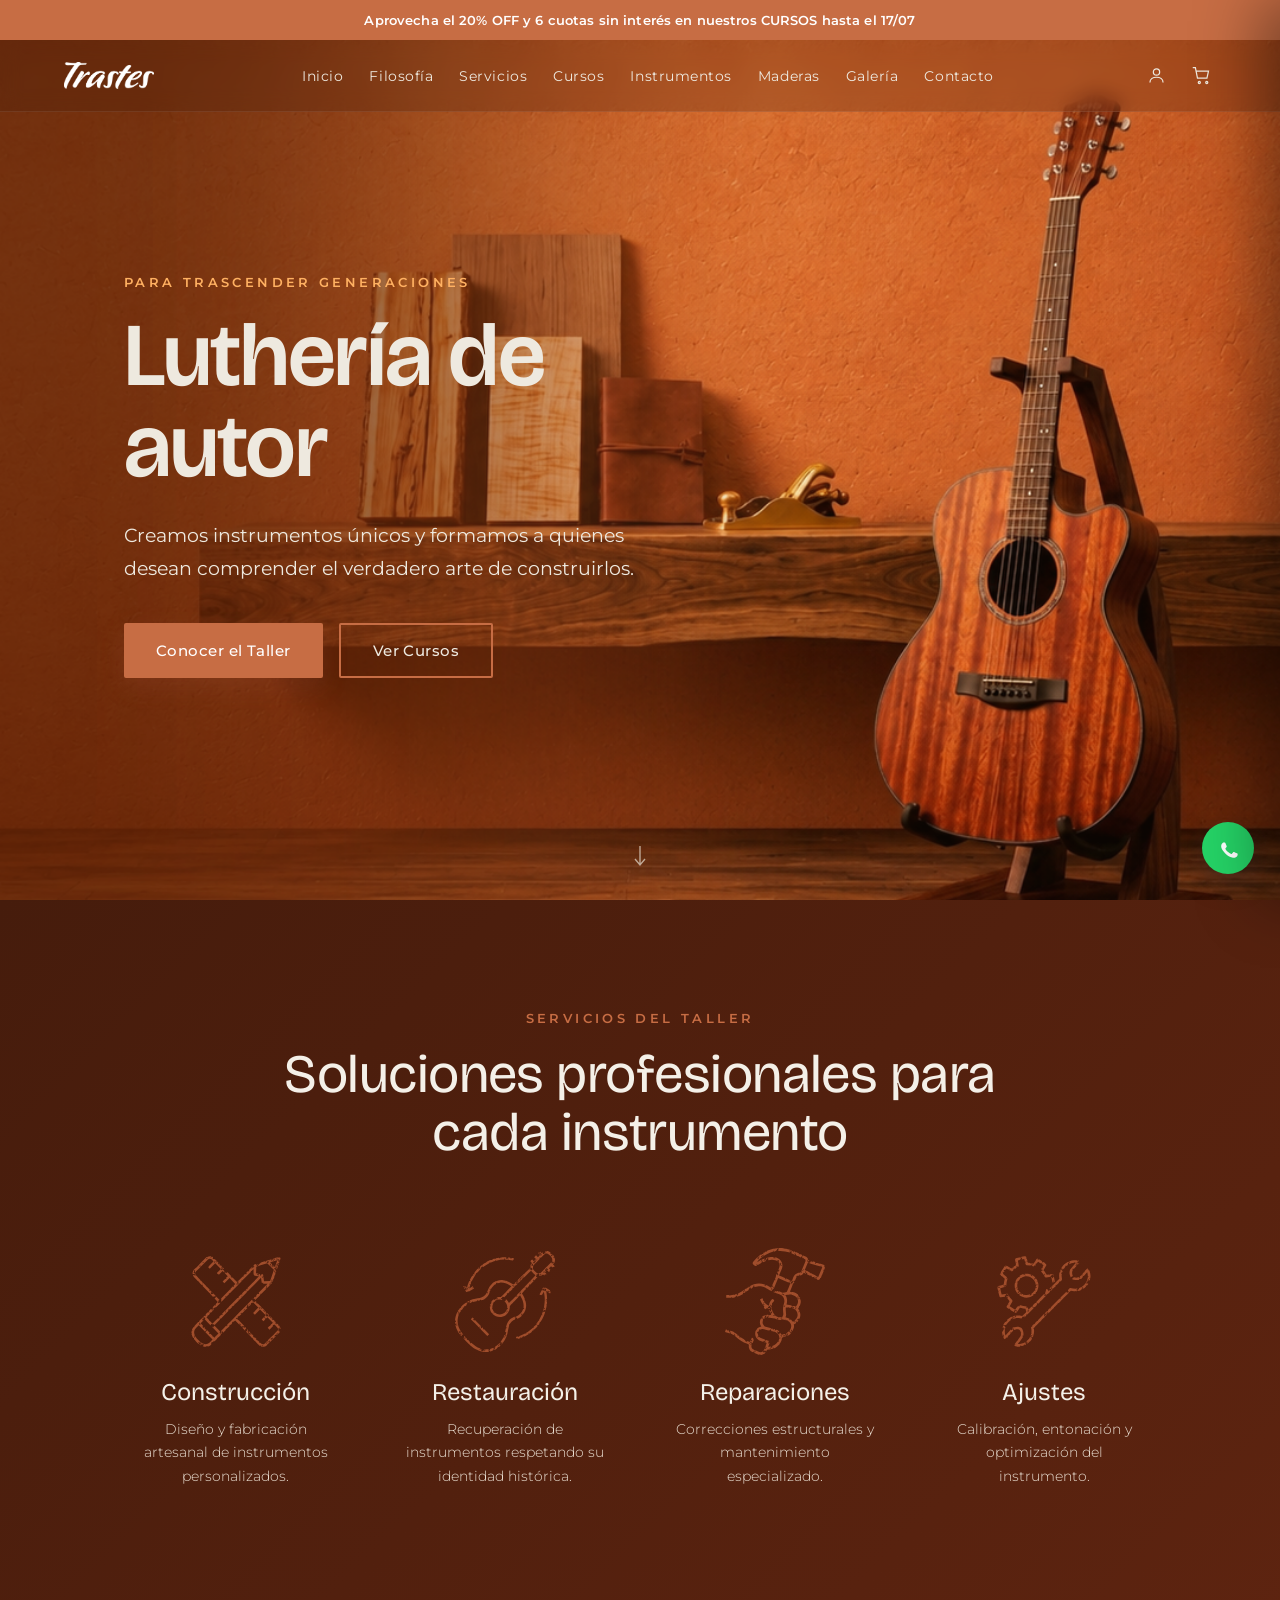
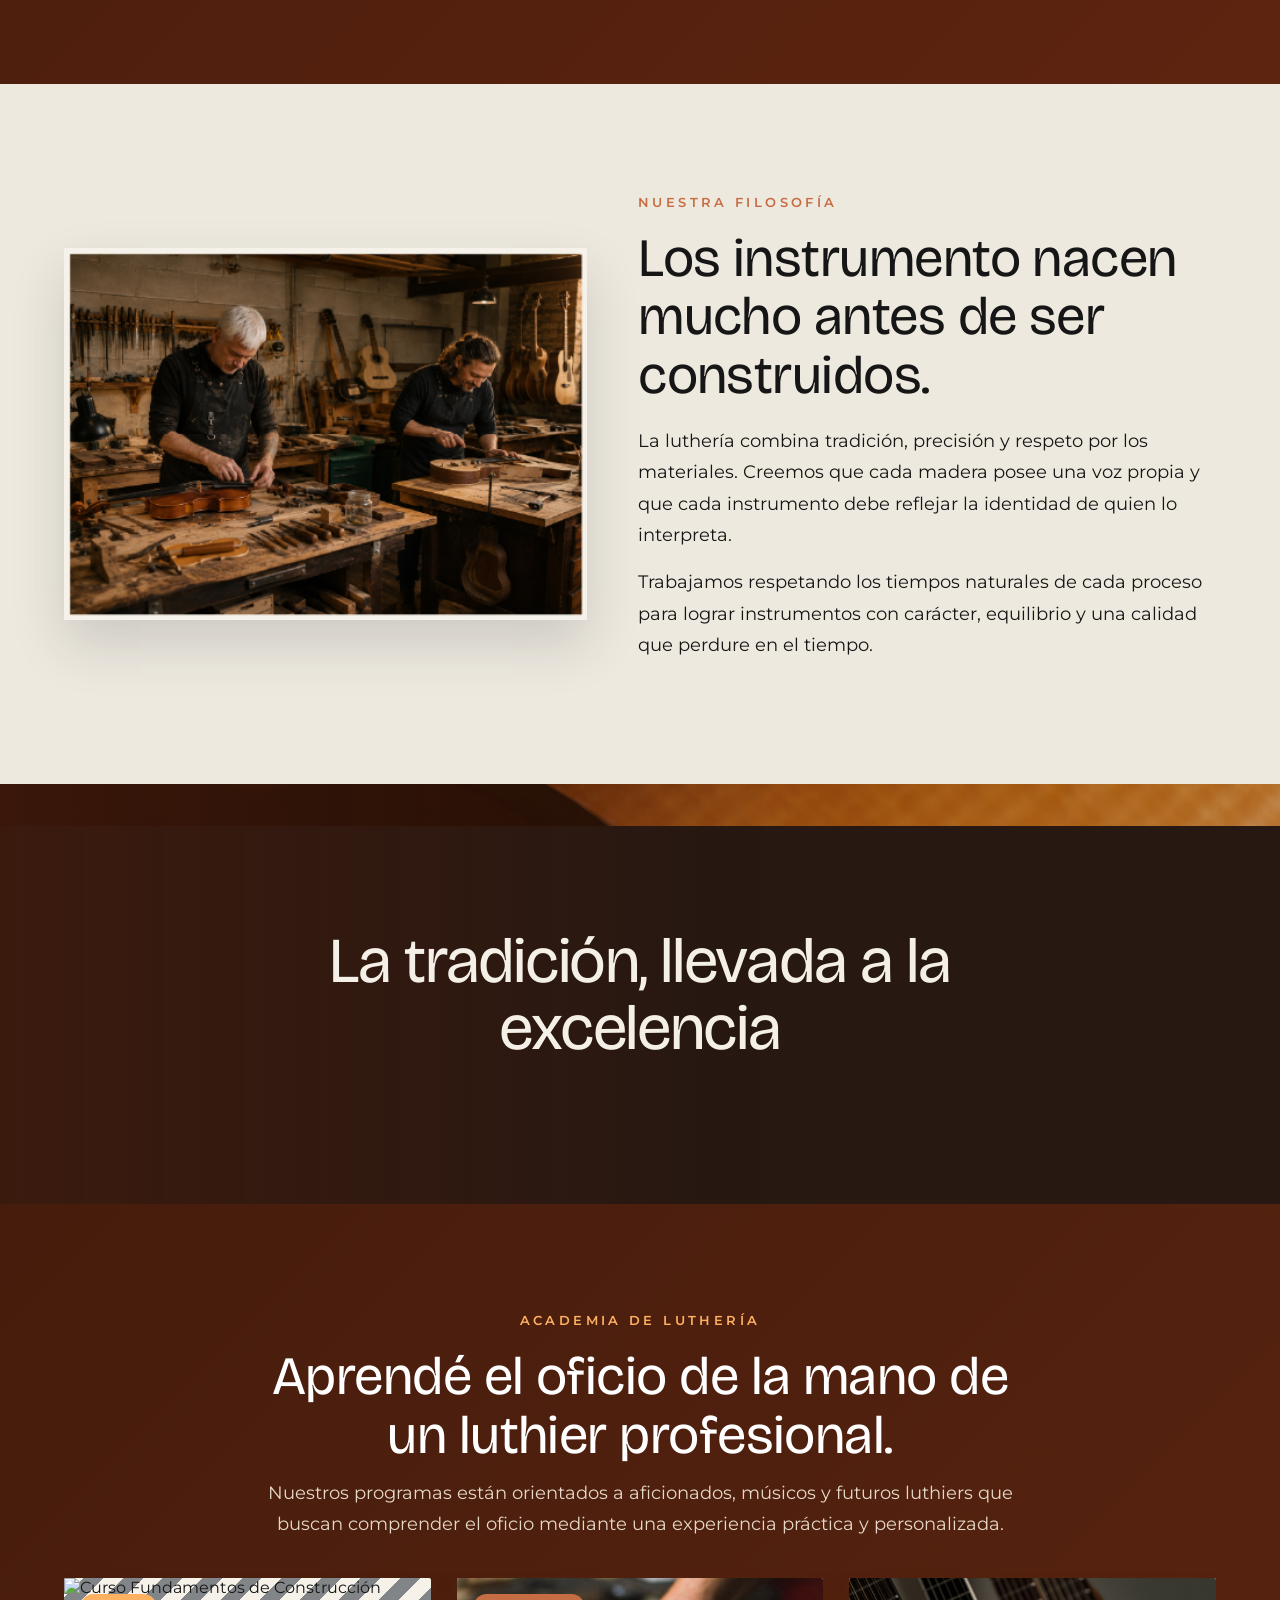
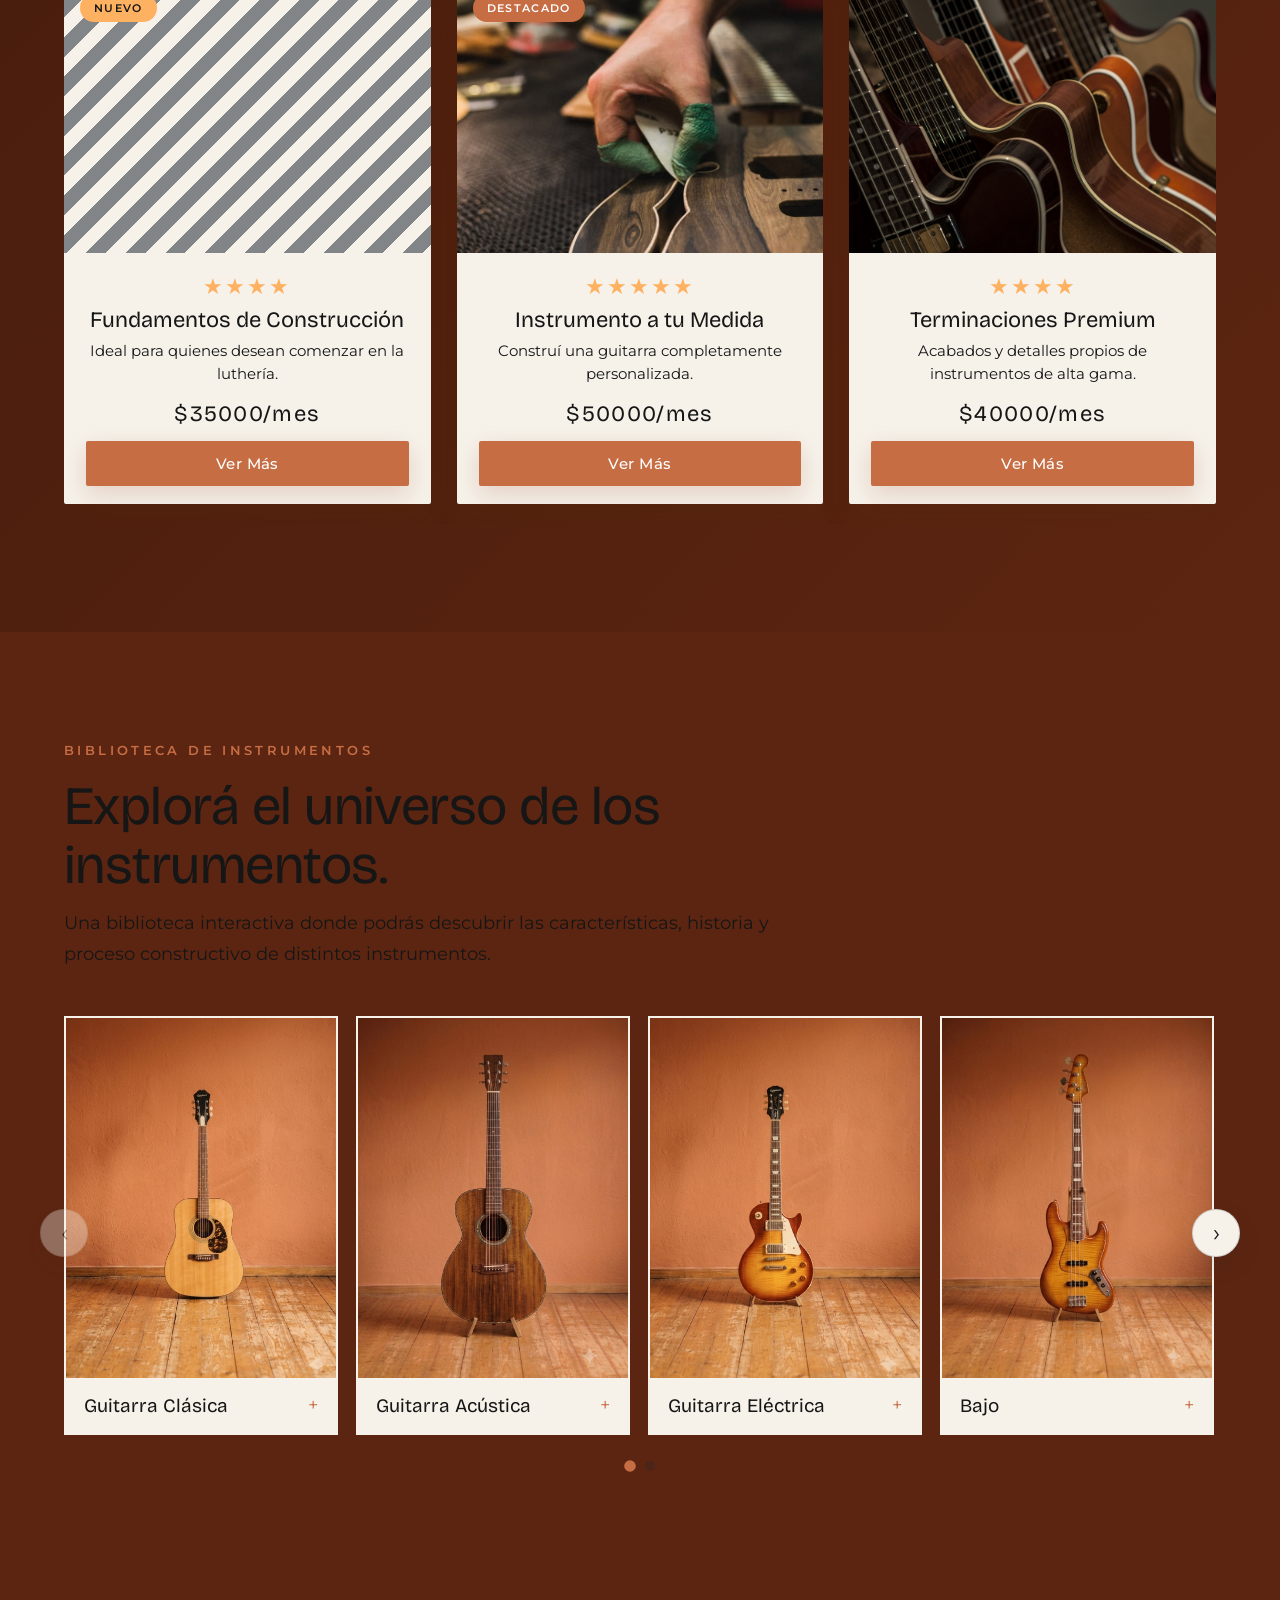
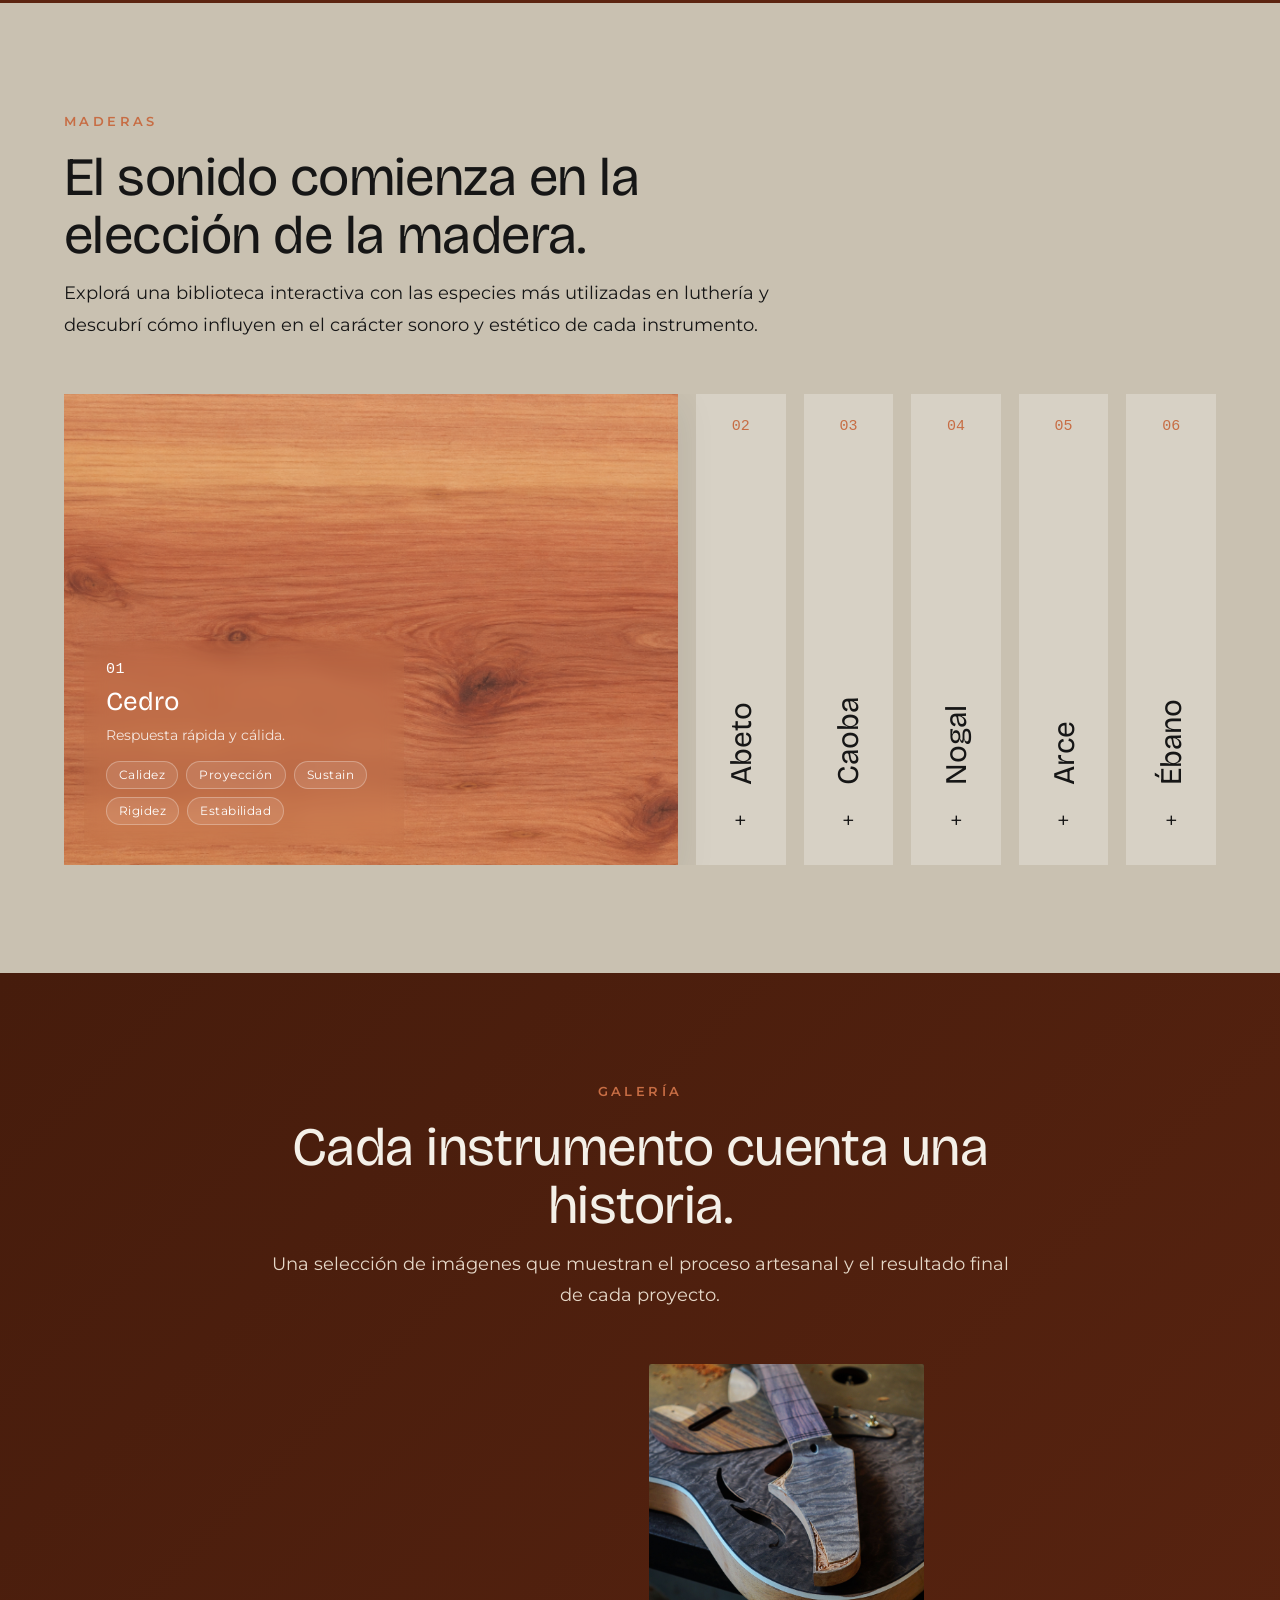
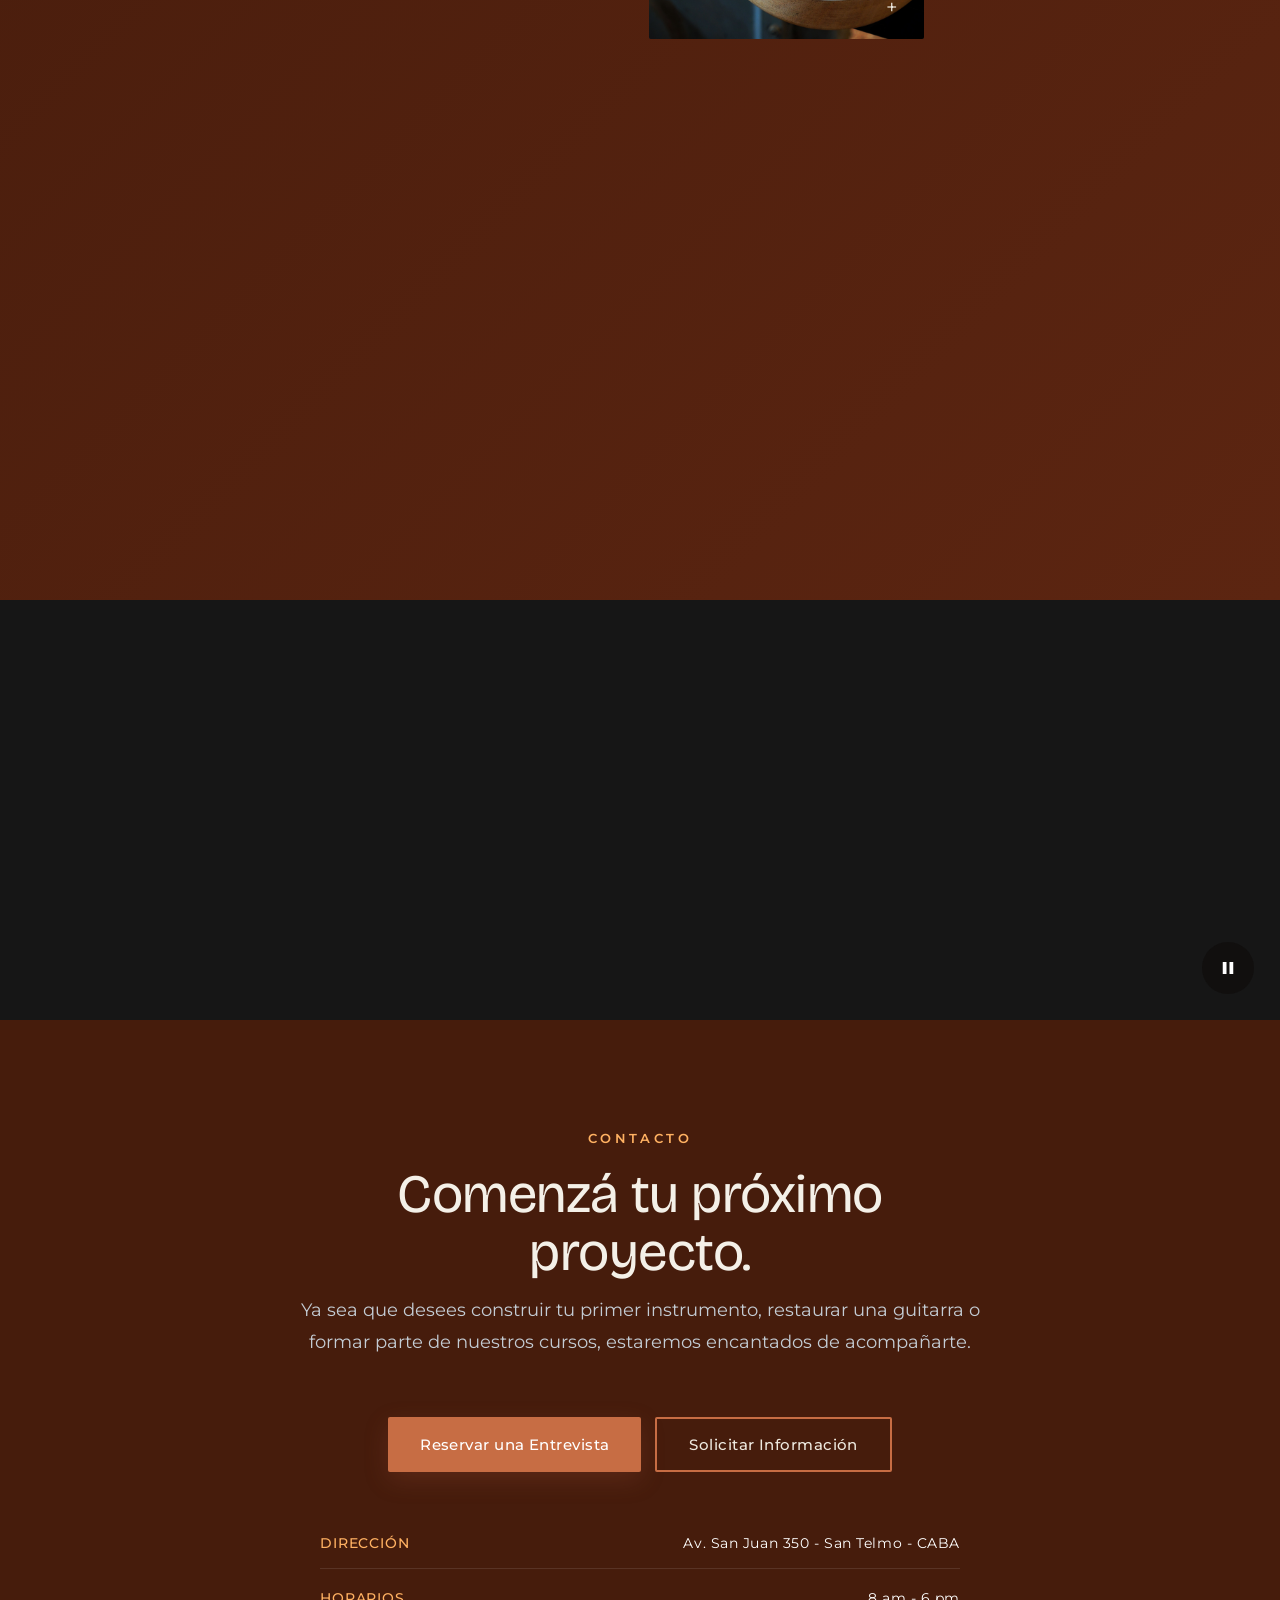
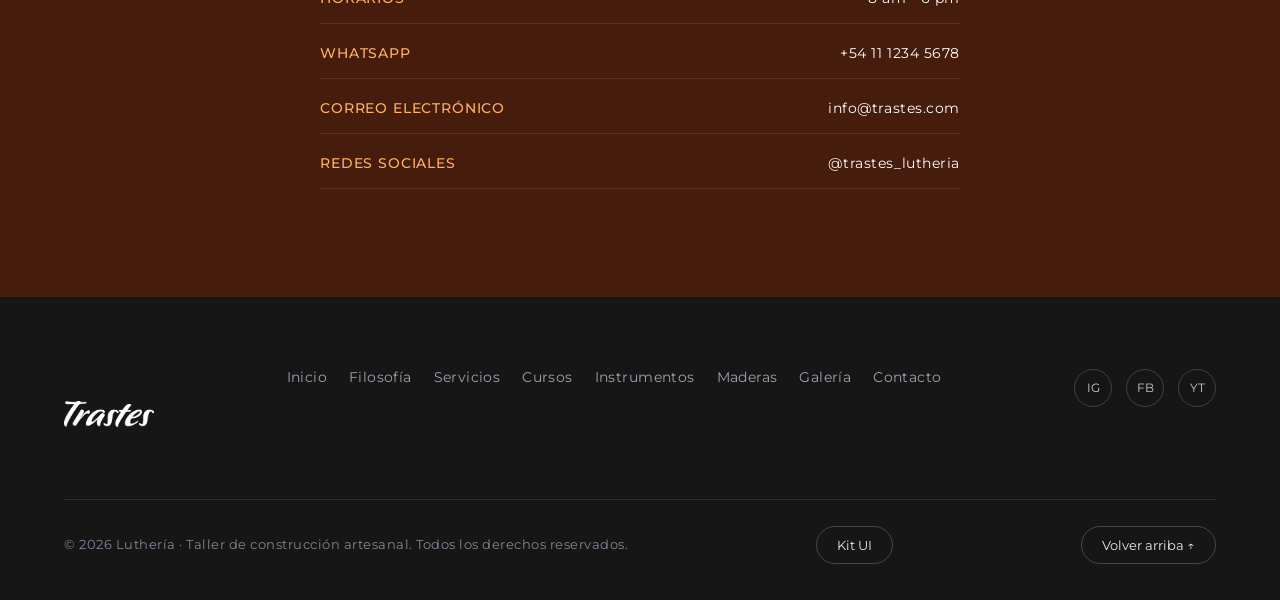
==== commit 472f7e9a: "new file:   assets/cursos/curso-a/cronograma/bloque-1.jpg 	new file:   assets/docentes/santiago-ferr" ====
--- a/index.html
+++ b/index.html
@@ -25,7 +25,7 @@
   <!-- ============================================================
        PROMO BAR (hide on scroll)
   ============================================================ -->
-  <a href="#cursos" id="promo-bar" class="promo-bar">Aprovecha el 20% OFF y 6 cuotas sin interés en nuestros CURSOS</a>
+  <a href="#cursos" id="promo-bar" class="promo-bar">Aprovecha el 20% OFF y 6 cuotas sin interés en nuestros CURSOS hasta el 17/07</a>
 
   <!-- ============================================================
        NAVBAR (sticky)
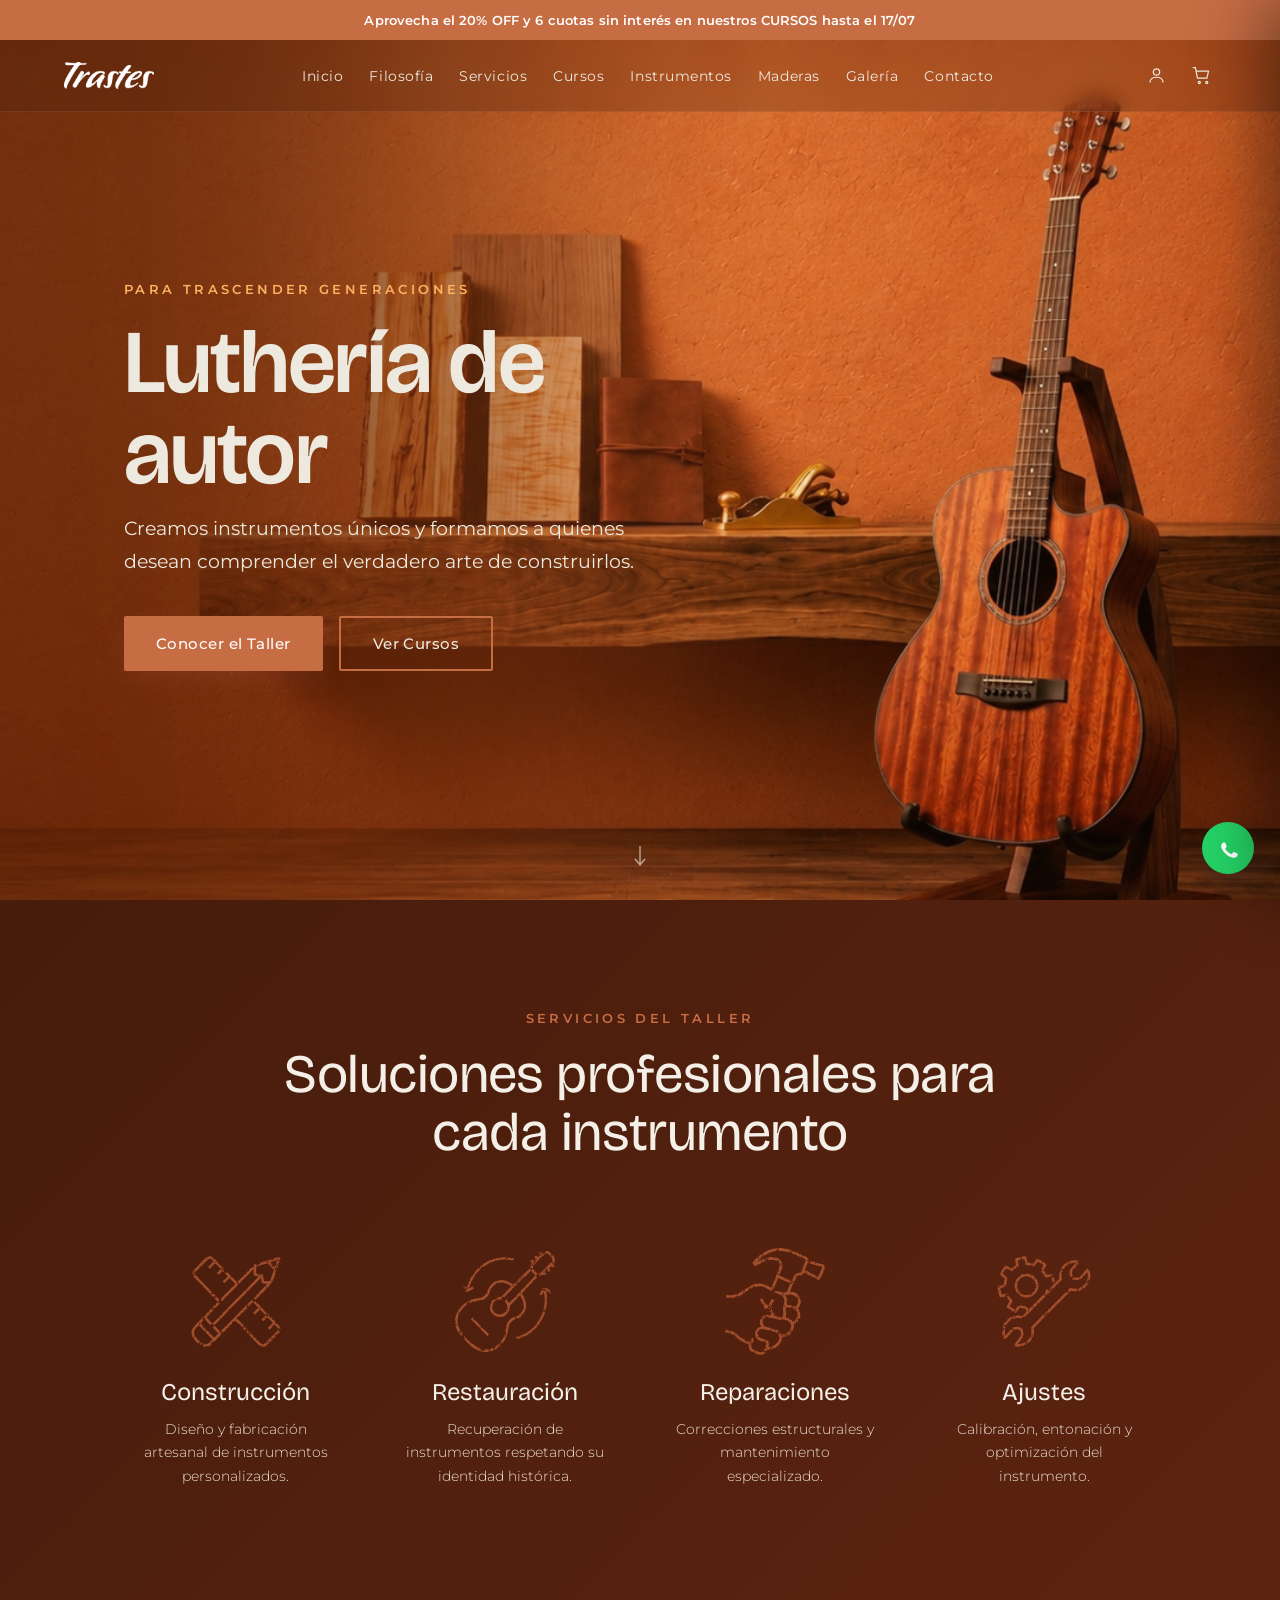
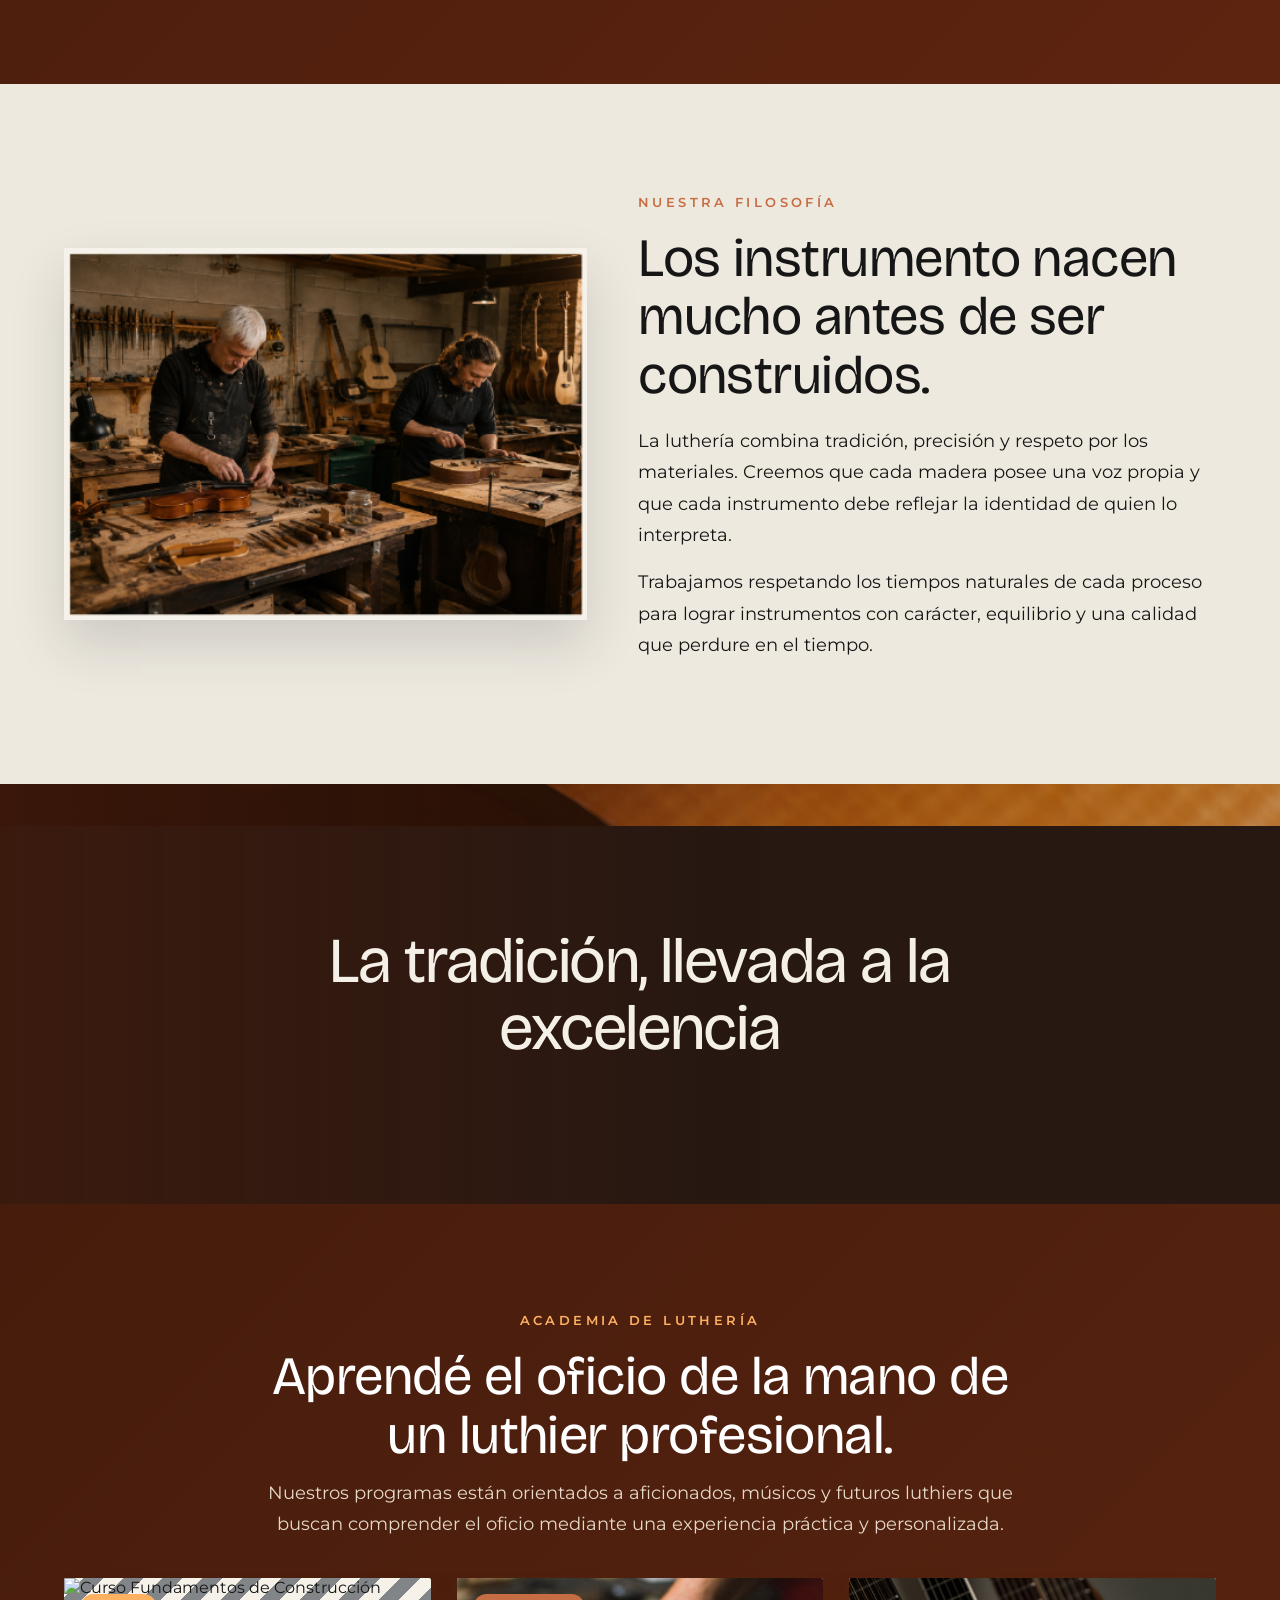
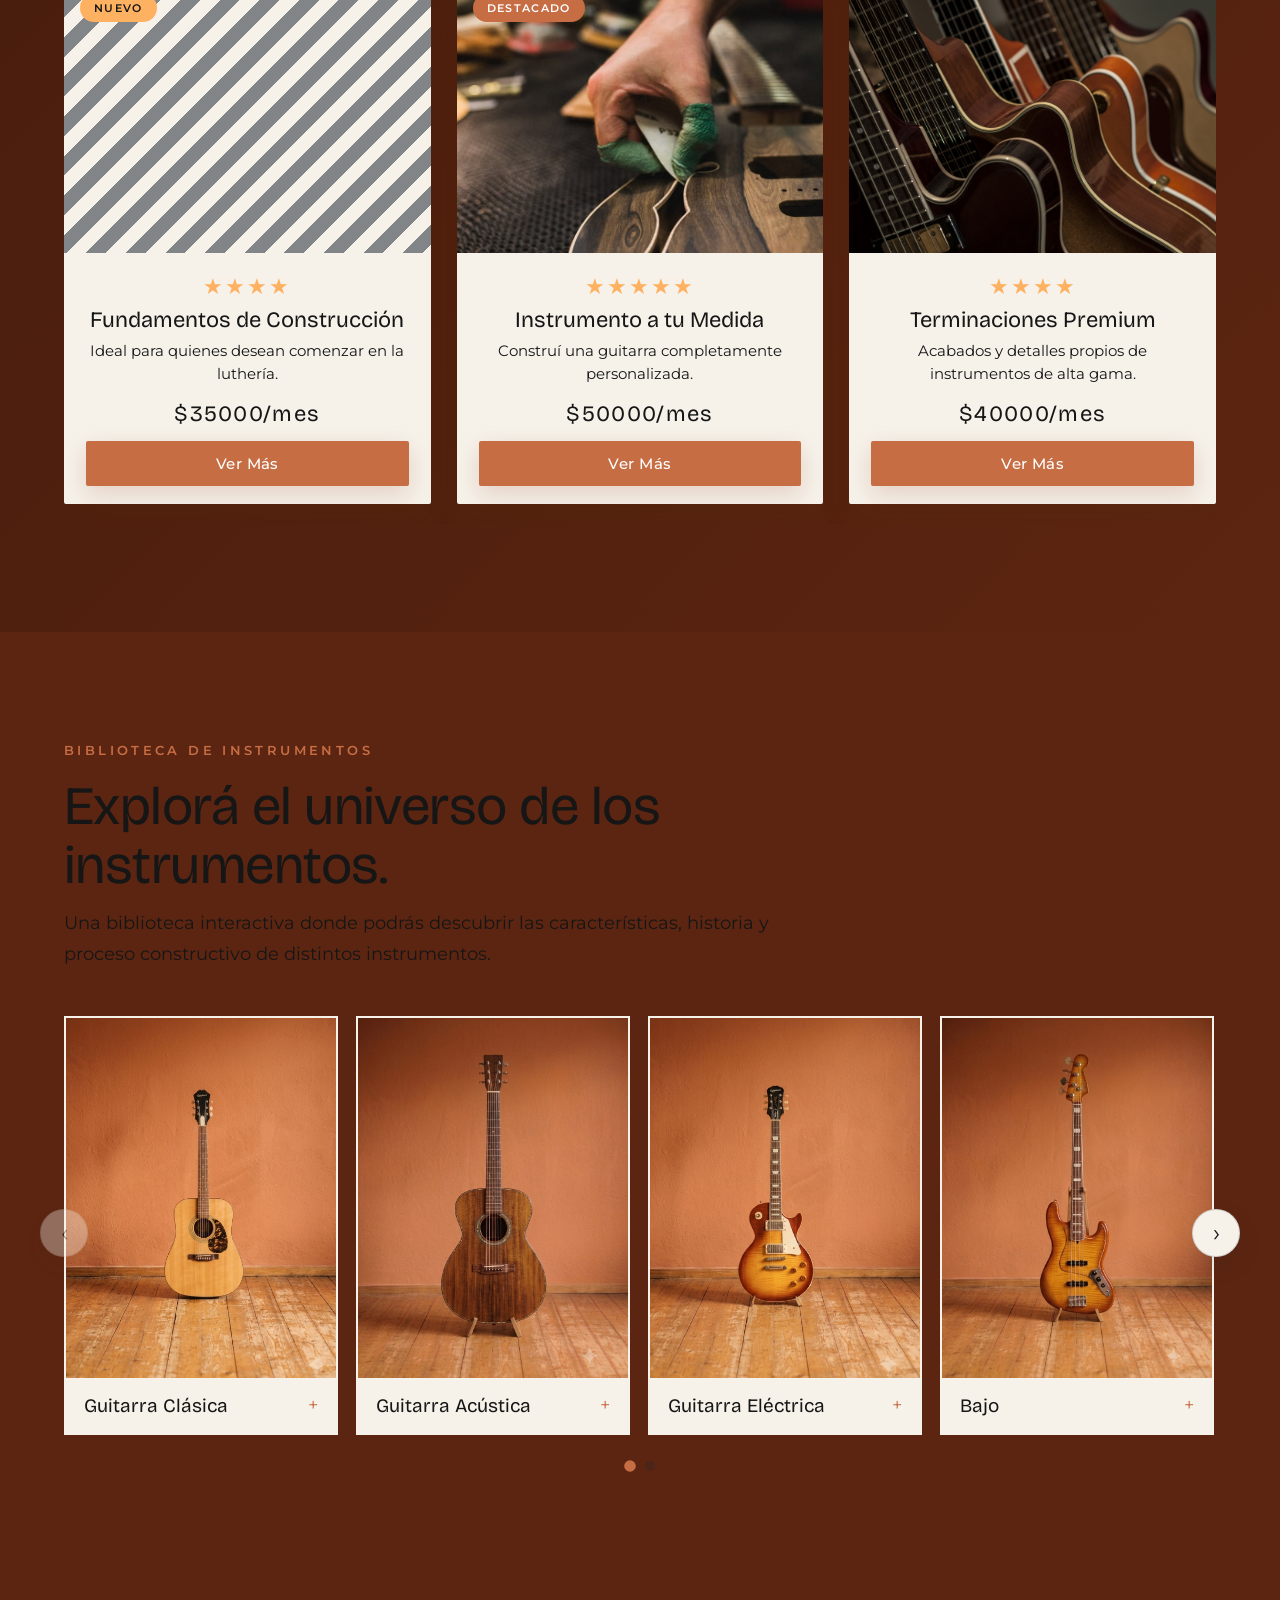
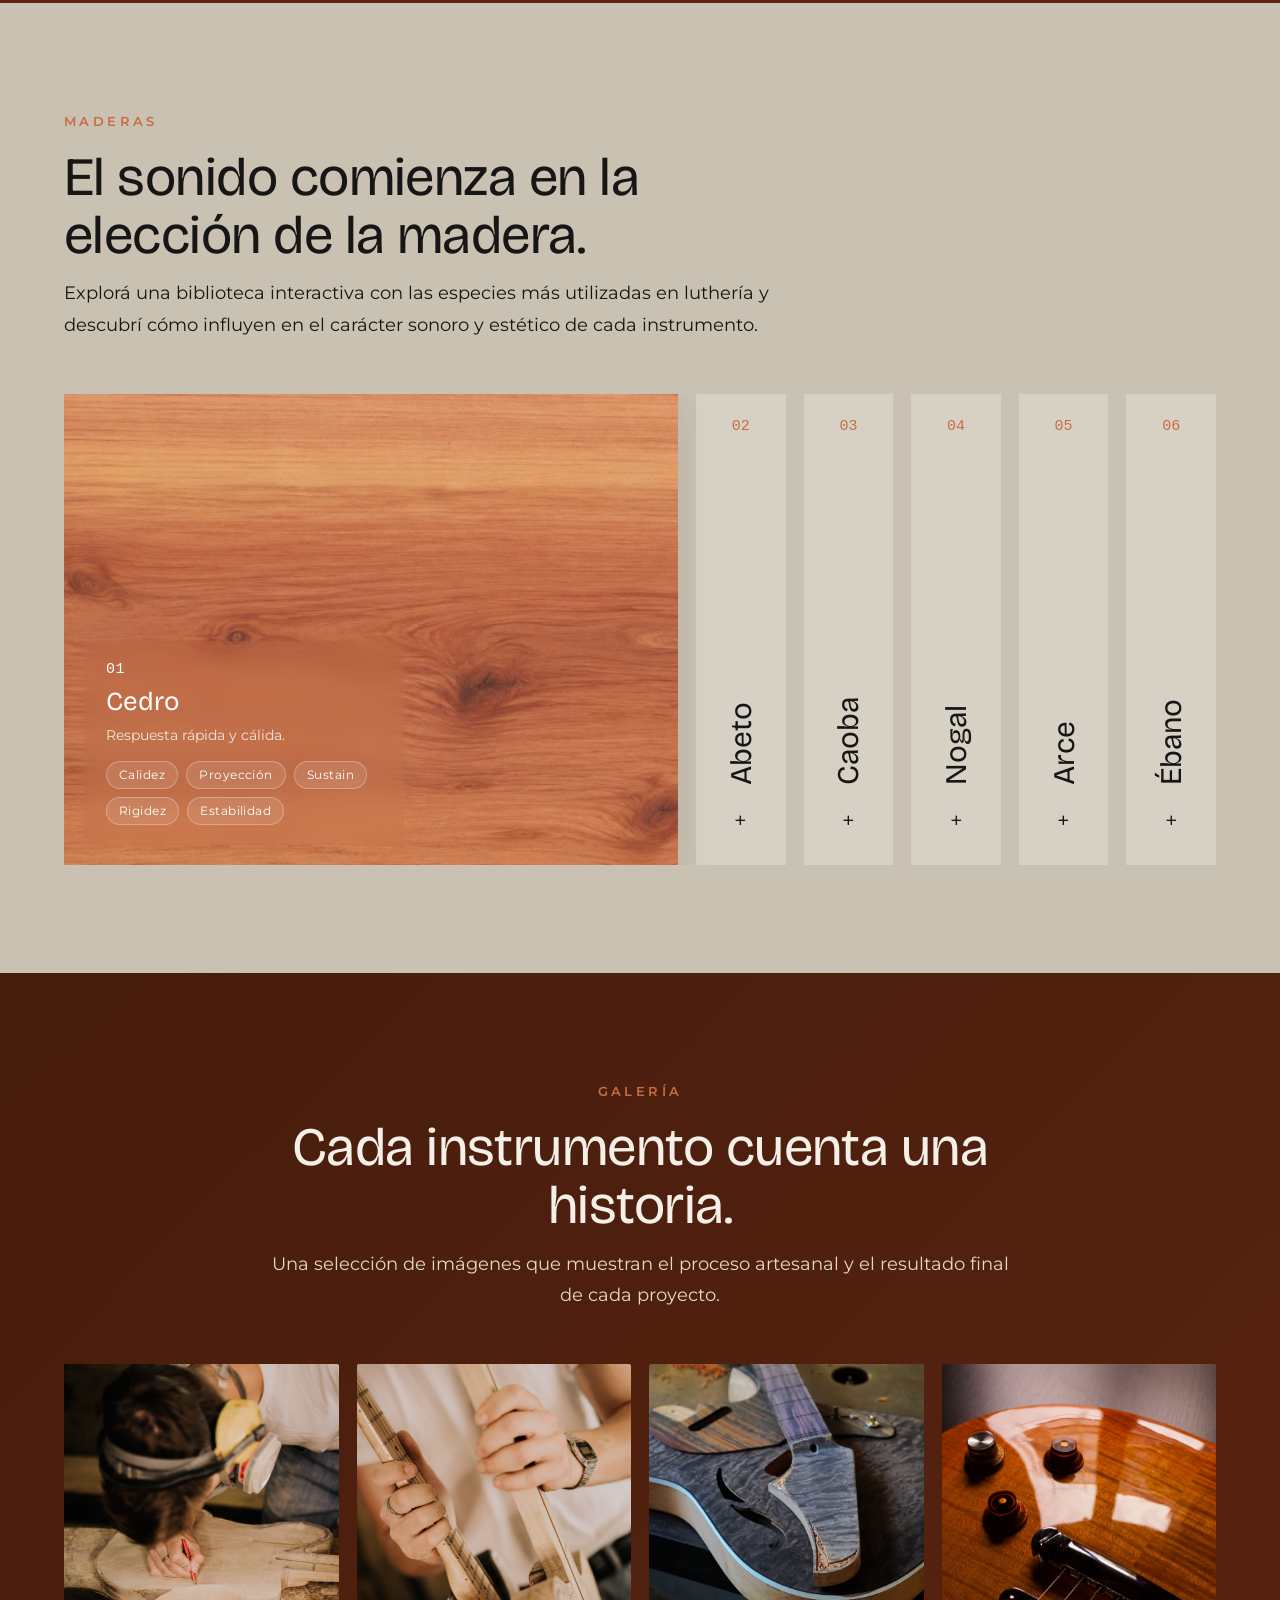
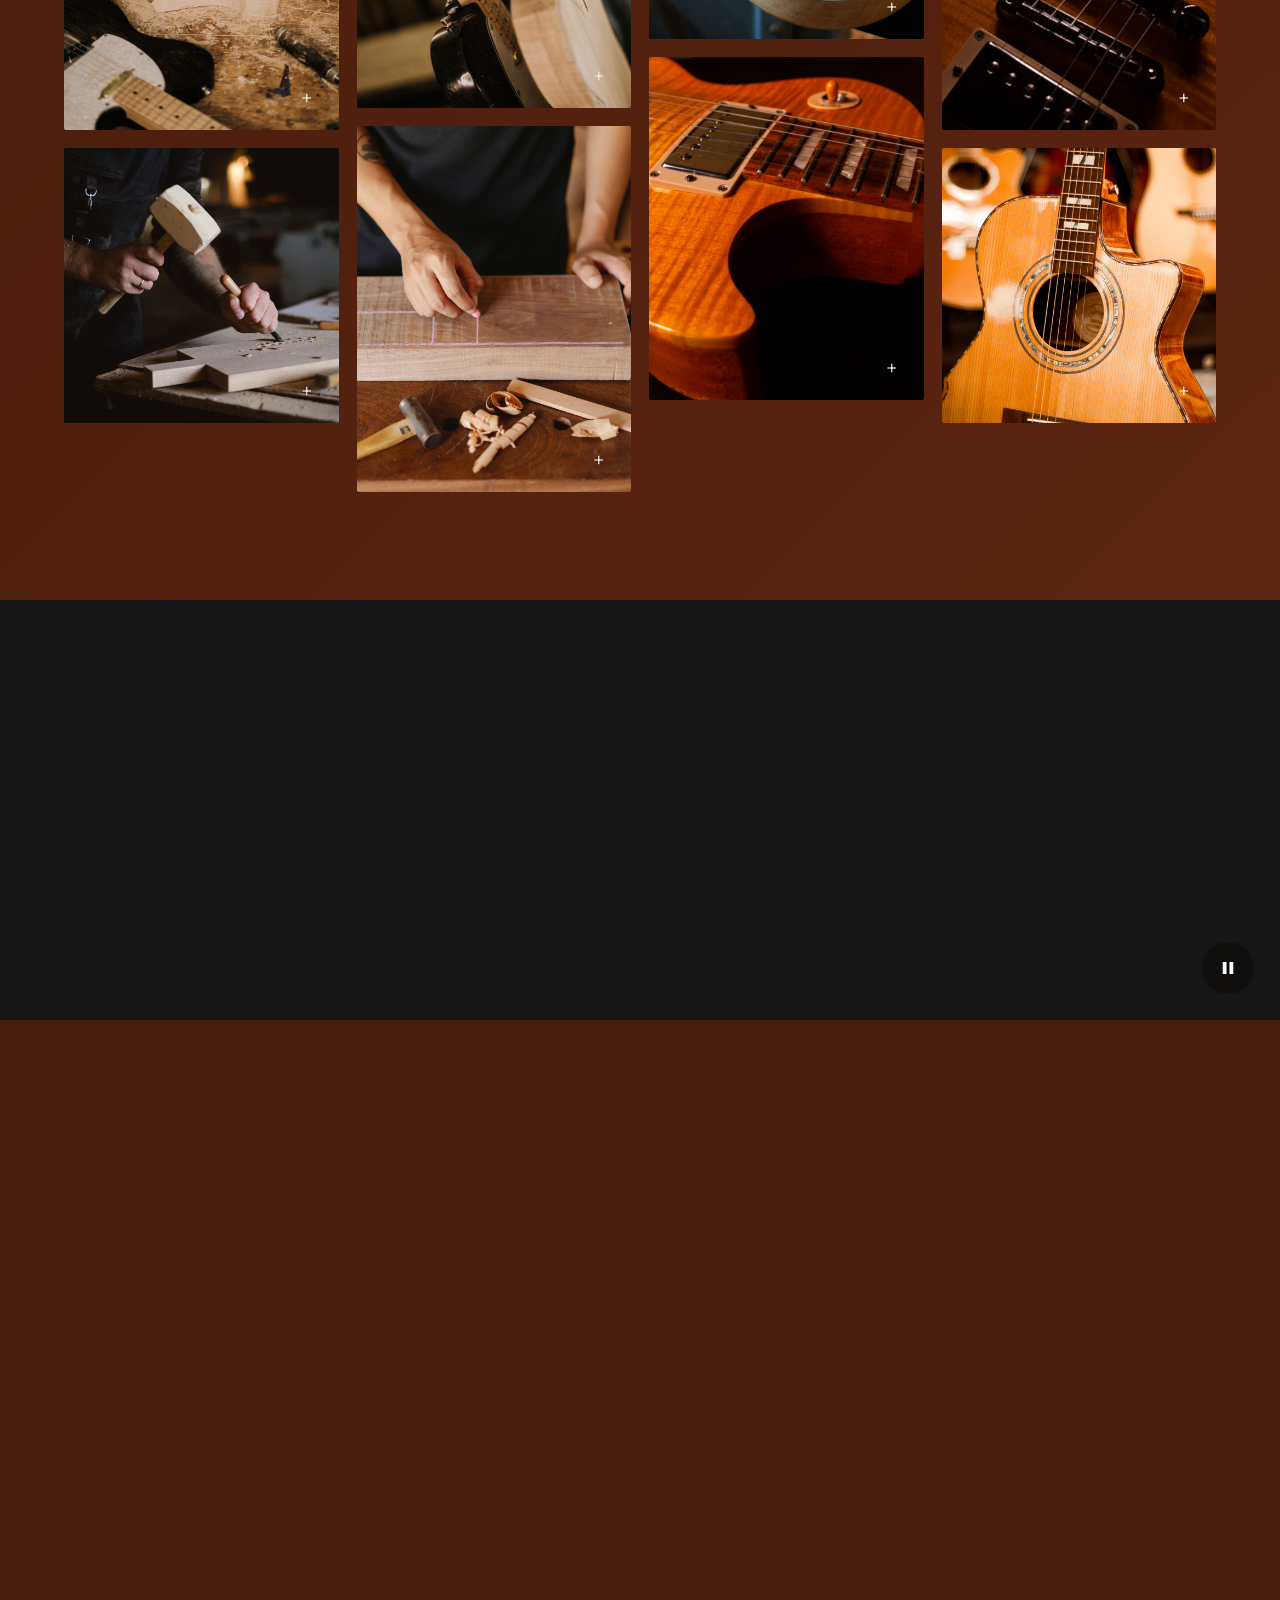
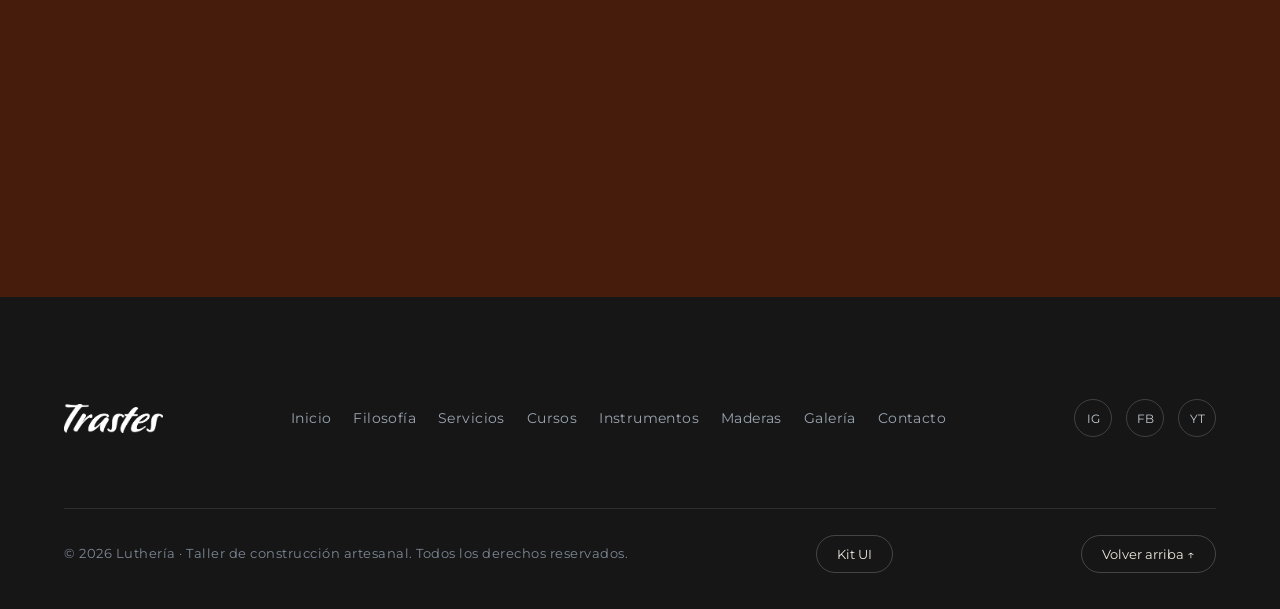
==== commit 977451eb: "modified:   assets/cursos/curso-a/seccion4-materiales.jpg 	modified:   assets/hero/hero-home-mobile." ====
--- a/index.html
+++ b/index.html
@@ -679,6 +679,11 @@
           </div>
 
         </div>
+
+        <!-- Mobile carousel dots (≤560px, ver responsive.css) — mismo
+             patrón que la Biblioteca de Instrumentos (.inst-pagination
+             / .inst-dot), poblado por js/main.js:initGalleryCarousel() -->
+        <div class="inst-pagination" id="gallery-pagination" hidden></div>
       </div>
     </section>
 
--- a/css/style.css
+++ b/css/style.css
@@ -484,7 +484,7 @@
   line-height: 1.02;
   letter-spacing: -.015em;
   color: #EEE9DF;
-  margin: 0 0 26px;
+  margin: 0 0 12px;
 }
 
 .hero-subtitle {
@@ -1749,12 +1749,19 @@
 
 .footer .logo-name { color: var(--bg); }
 
+/* Logo 10% más grande que en el navbar, alineado con .footer-nav
+   (ver align-items:center en .footer-top más abajo) */
+.footer .logo-badge {
+  width: 99px;
+  height: 99px;
+}
+
 .footer-top {
   display: flex;
   flex-wrap: wrap;
   gap: 36px;
   justify-content: space-between;
-  align-items: flex-start;
+  align-items: center;
   padding-bottom: 40px;
   border-bottom: 1px solid rgba(255,255,255,.1);
 }
--- a/css/responsive.css
+++ b/css/responsive.css
@@ -73,9 +73,33 @@
     grid-template-columns: 1fr;
   }
 
-  /* Gallery: 2 → 1 column */
+  /* Gallery: masonry columns → horizontal scroll carousel with dots,
+     same pattern as the Biblioteca de Instrumentos carousel (see
+     .inst-track / .inst-pagination / .inst-dot in style.css and
+     initGalleryCarousel() in js/main.js). */
   .gallery-grid {
-    column-count: 1;
+    display: flex;
+    align-items: flex-start;
+    column-count: unset;
+    overflow-x: auto;
+    scroll-snap-type: x mandatory;
+    gap: 16px;
+    padding: 4px 0 6px;
+    cursor: grab;
+    scrollbar-width: none;
+    -ms-overflow-style: none;
+    touch-action: pan-x;
+  }
+  .gallery-grid::-webkit-scrollbar {
+    display: none;
+  }
+  .gallery-grid.is-dragging {
+    cursor: grabbing;
+  }
+  .gallery-item {
+    flex: 0 0 100%;
+    scroll-snap-align: start;
+    margin-bottom: 0;
   }
 
   /* Contact CTAs: side by side → stacked */
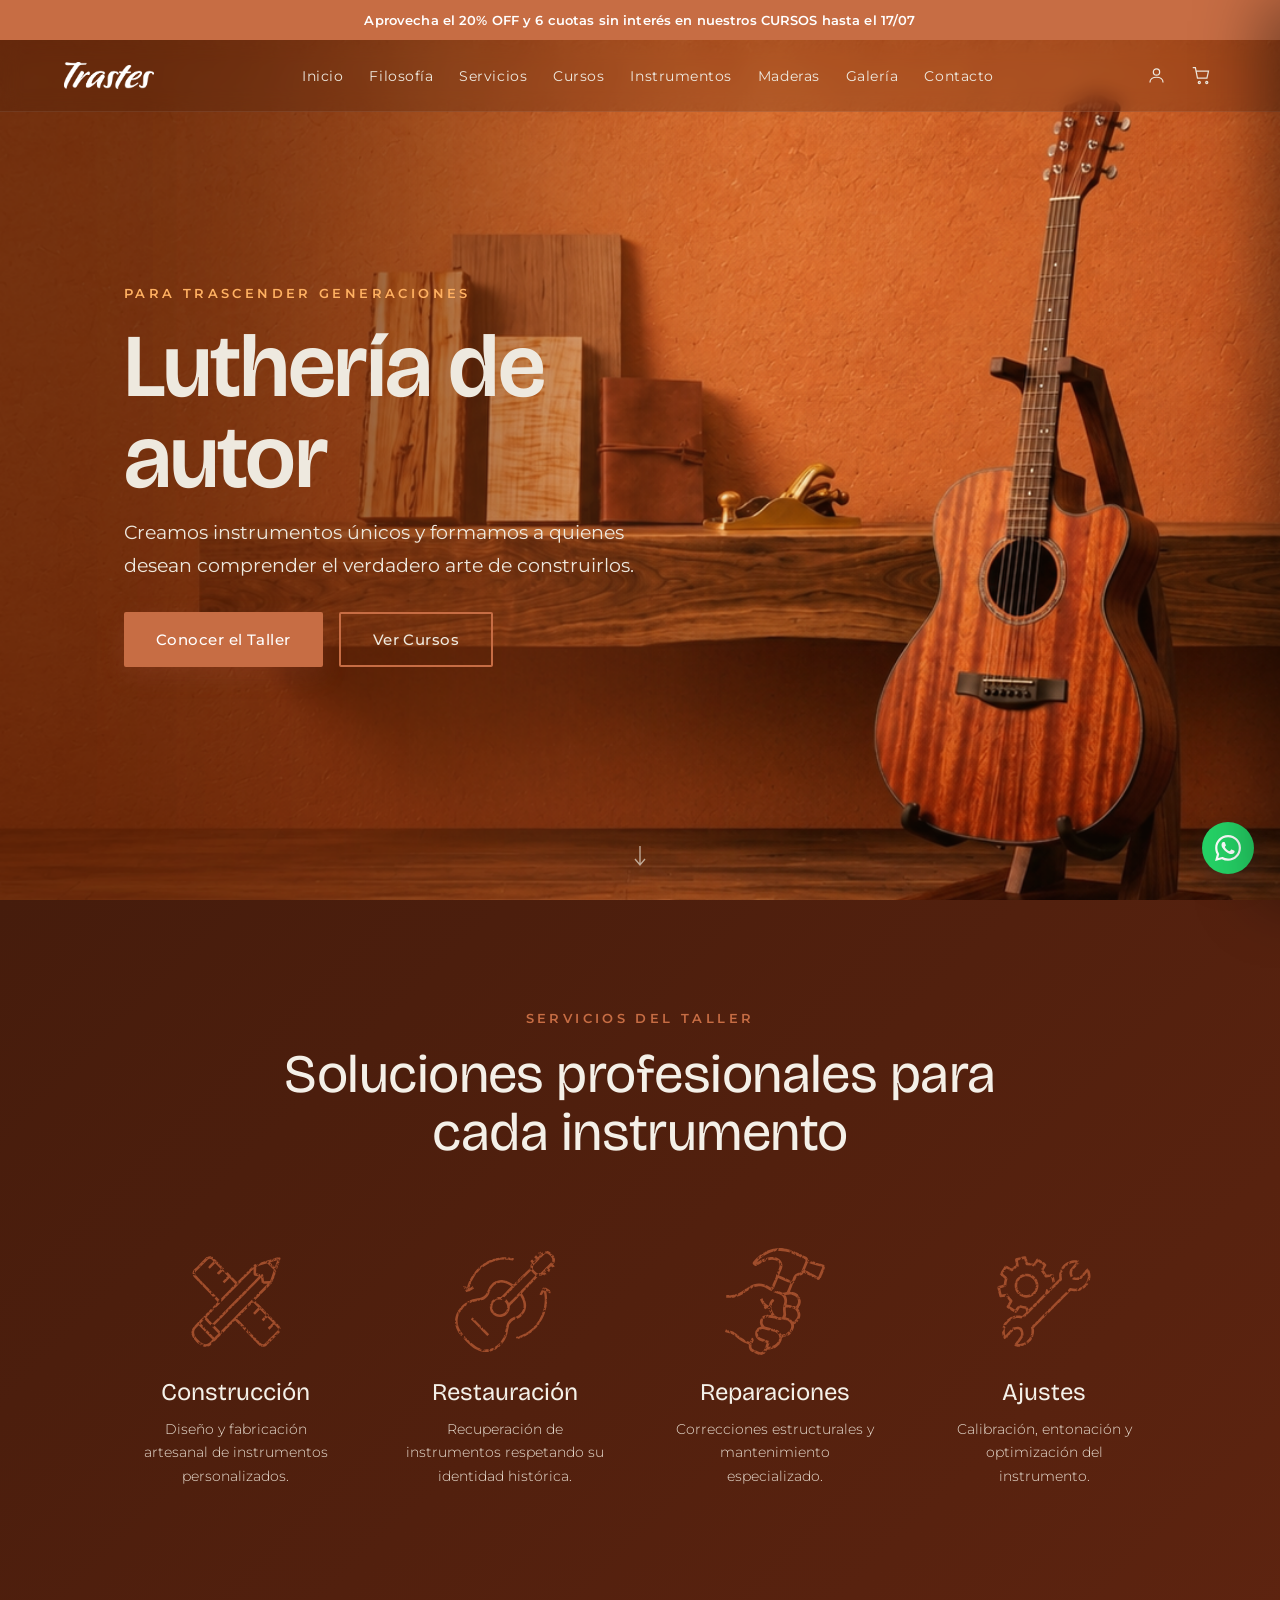
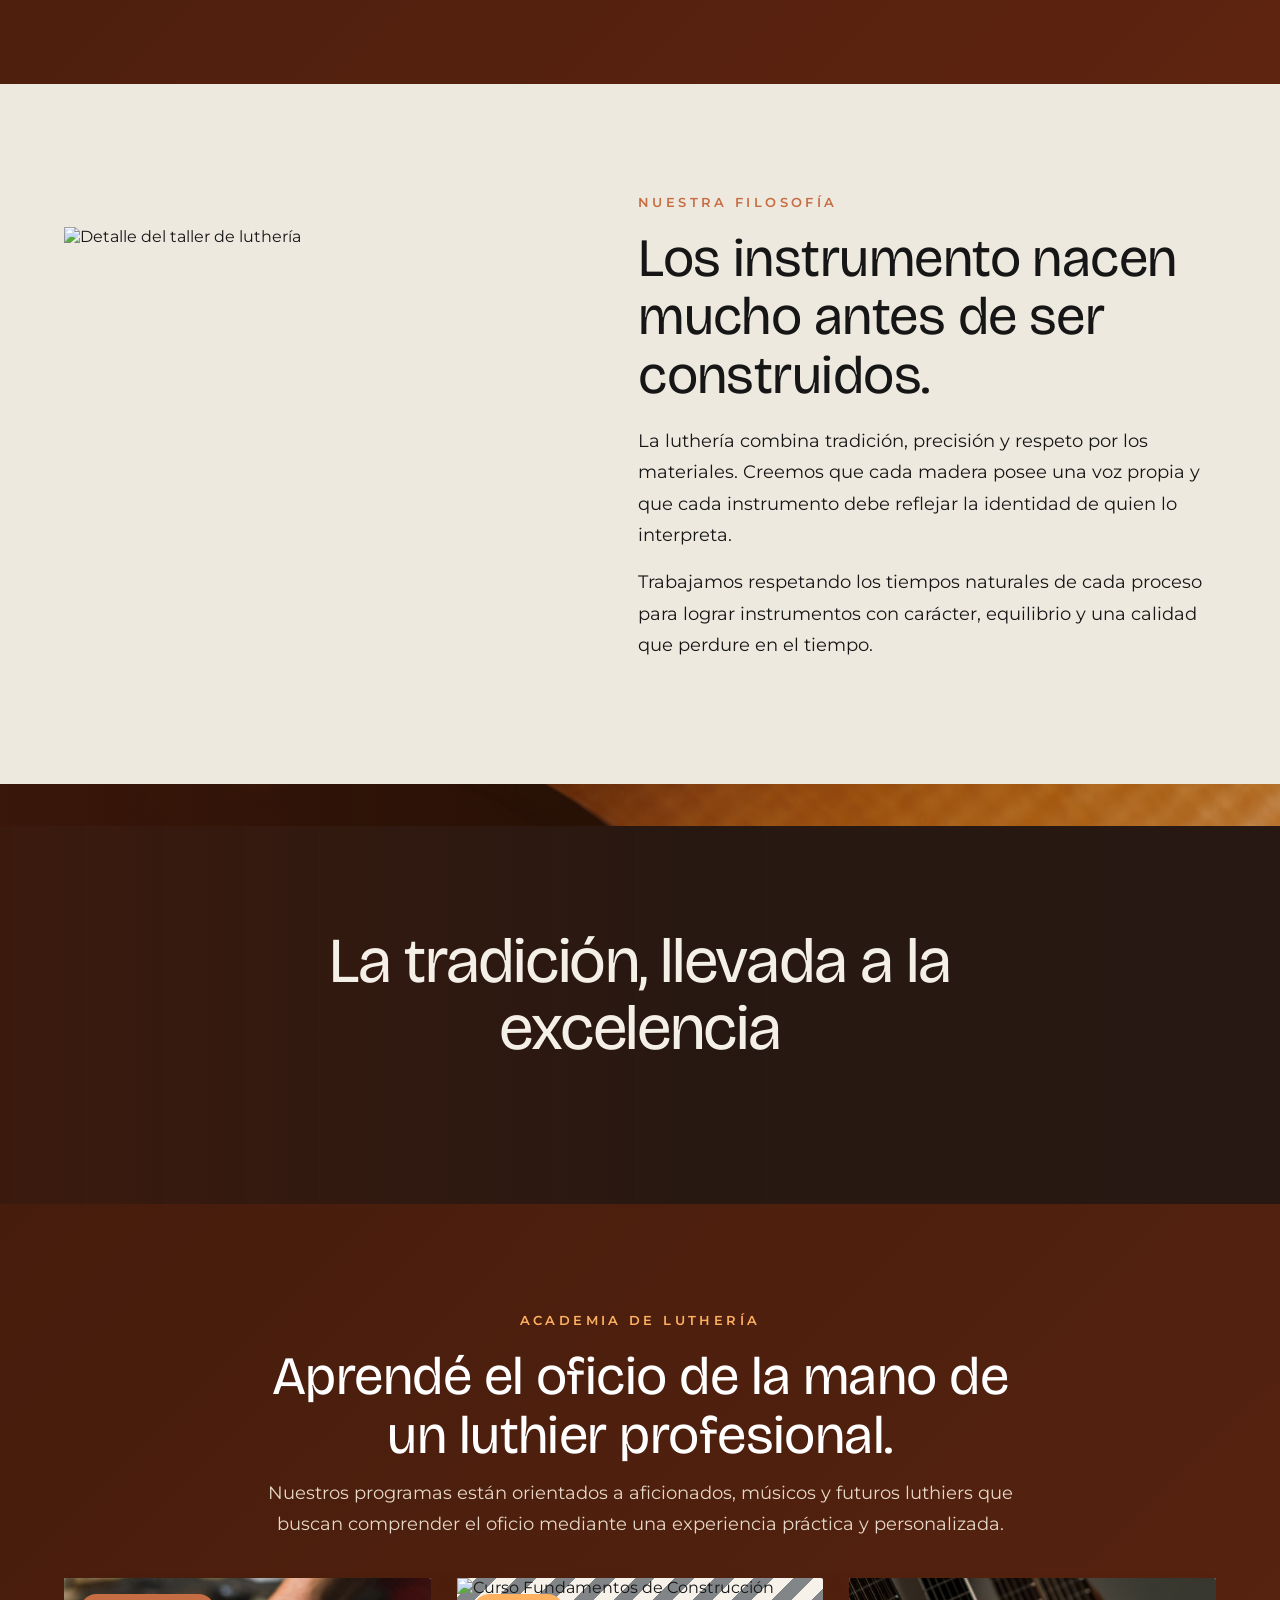
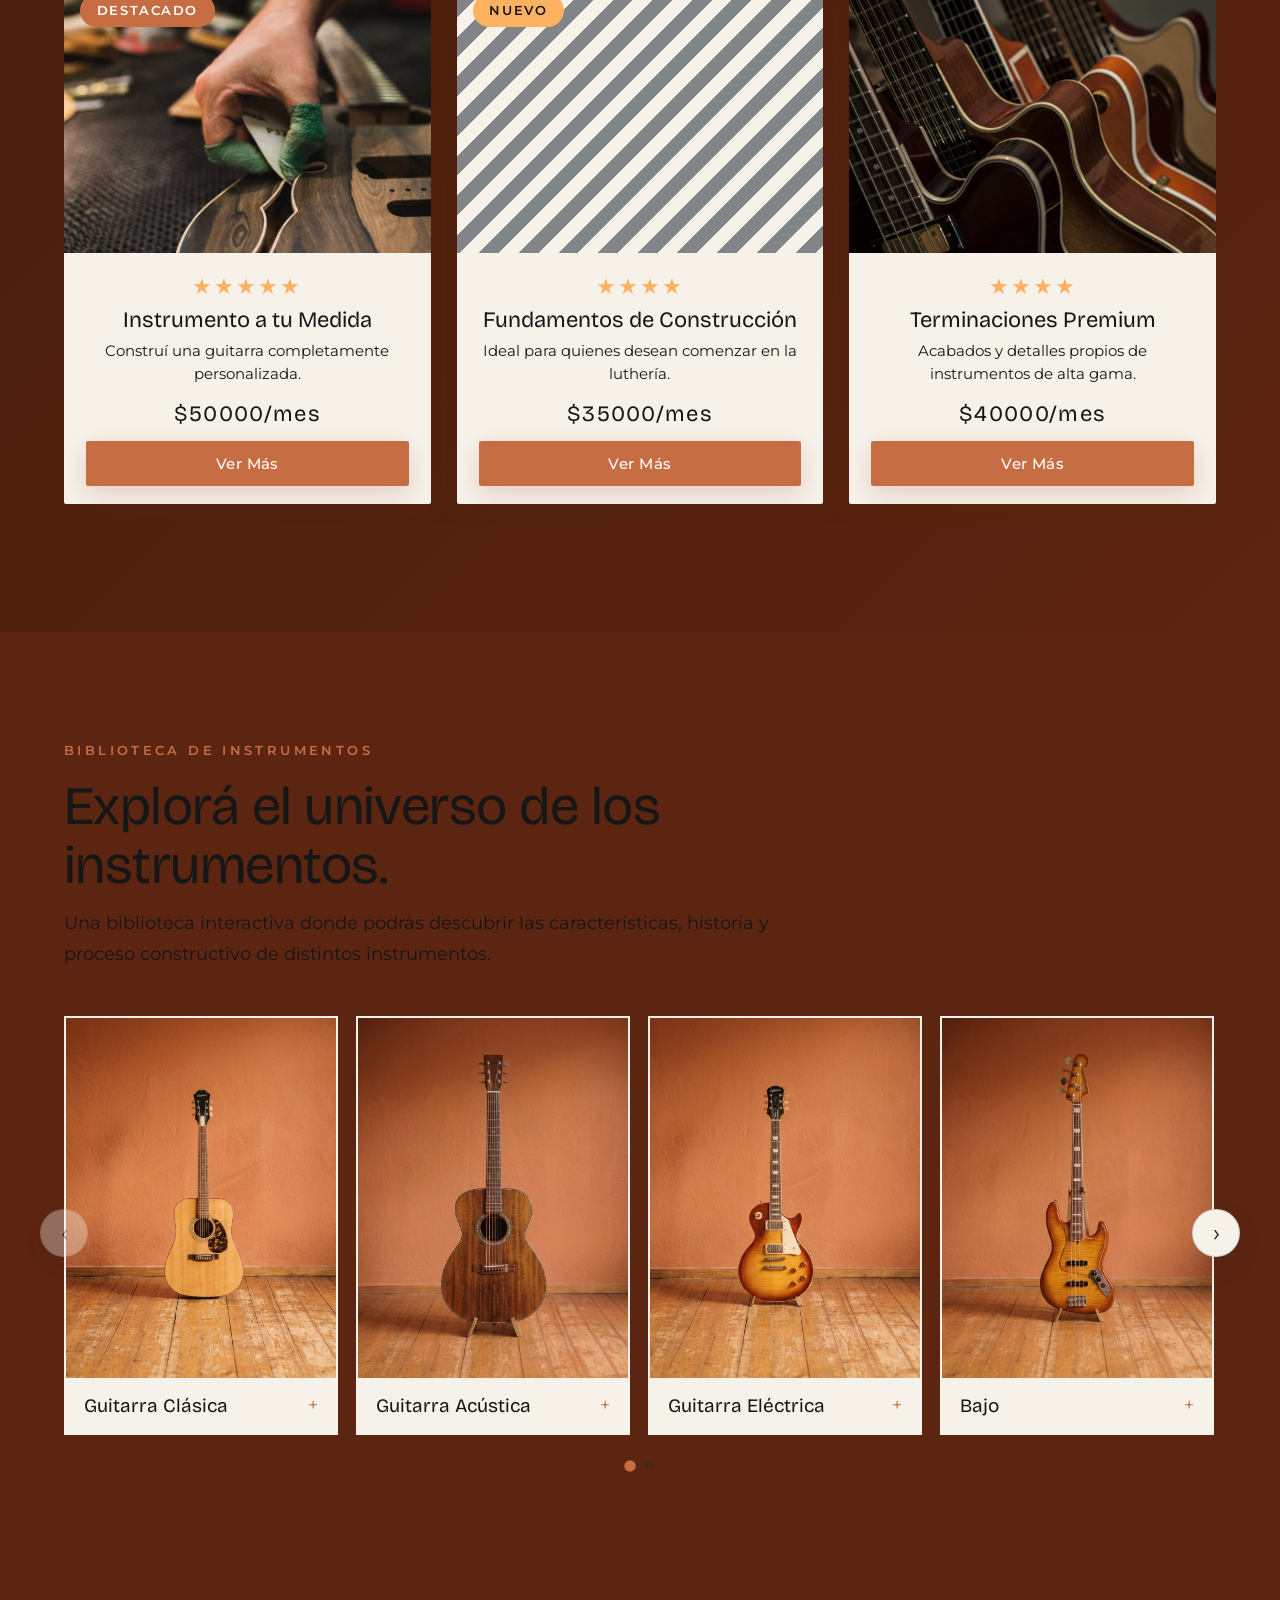
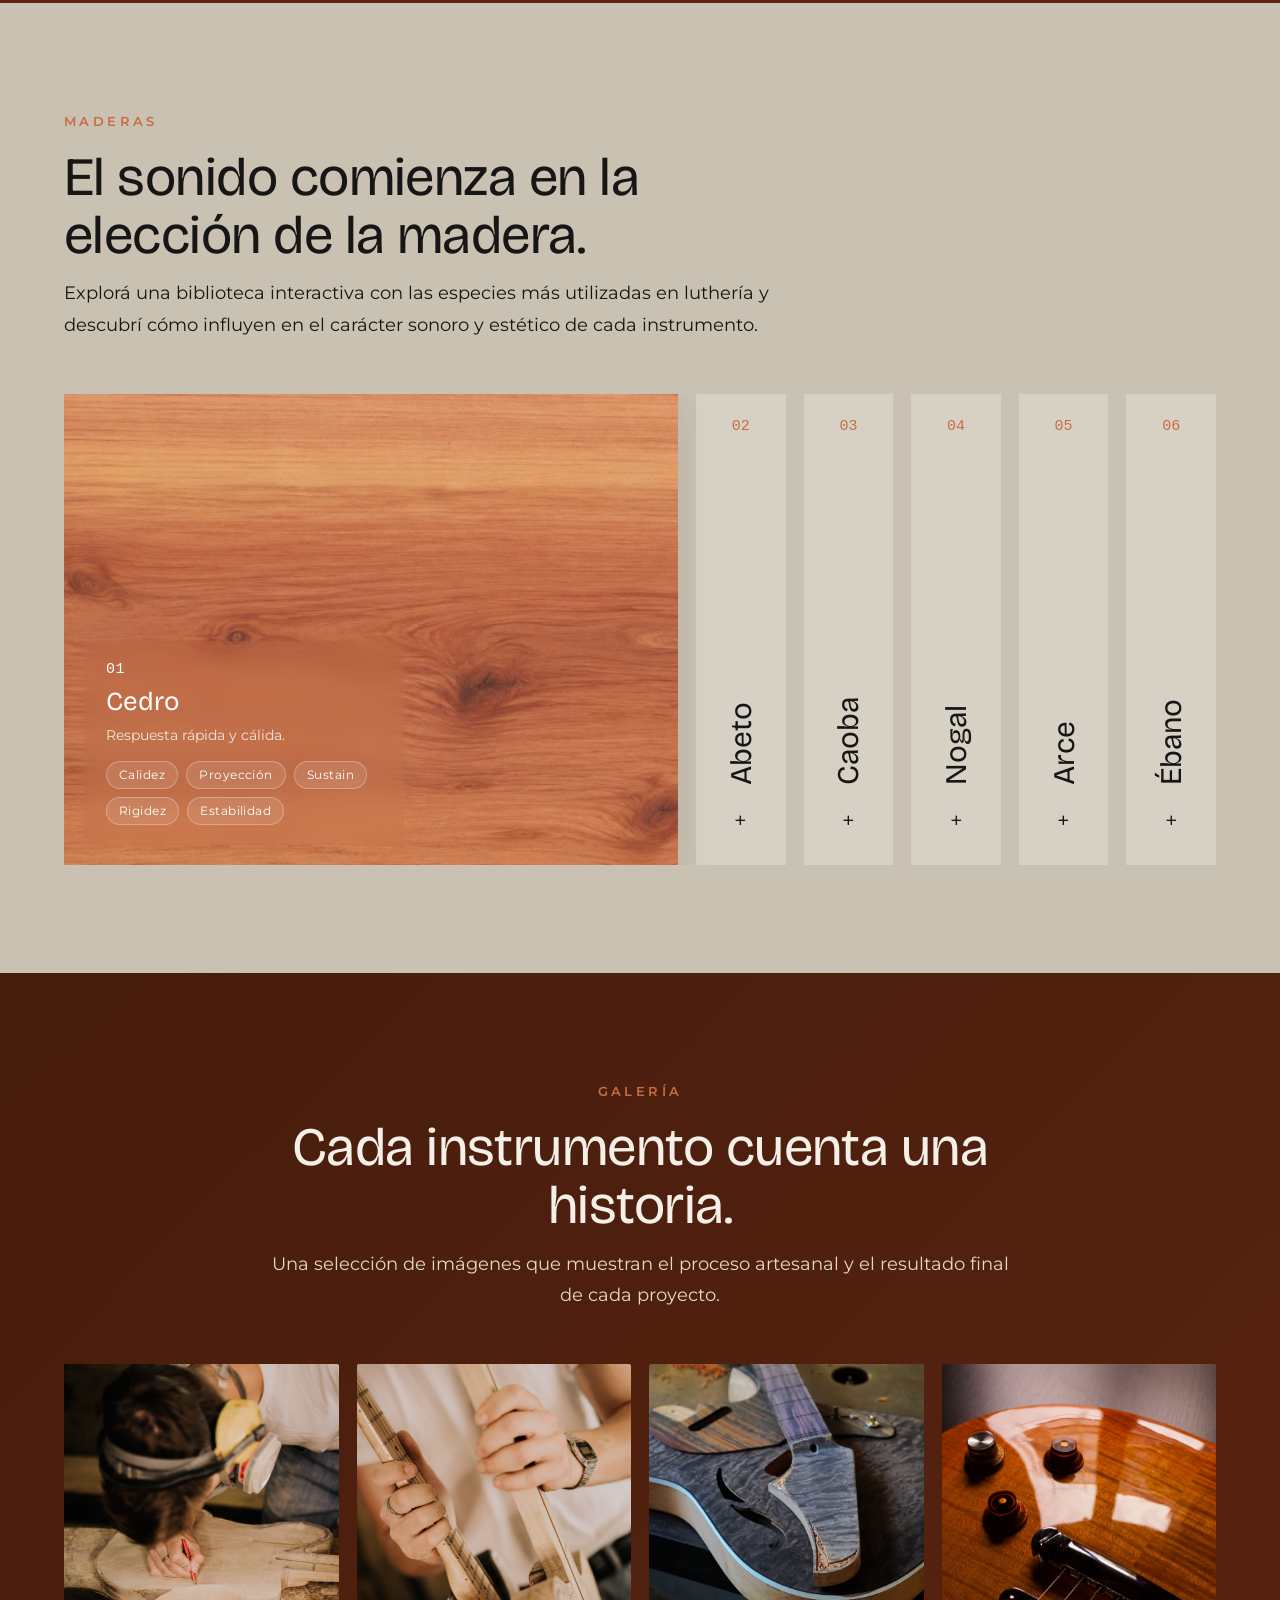
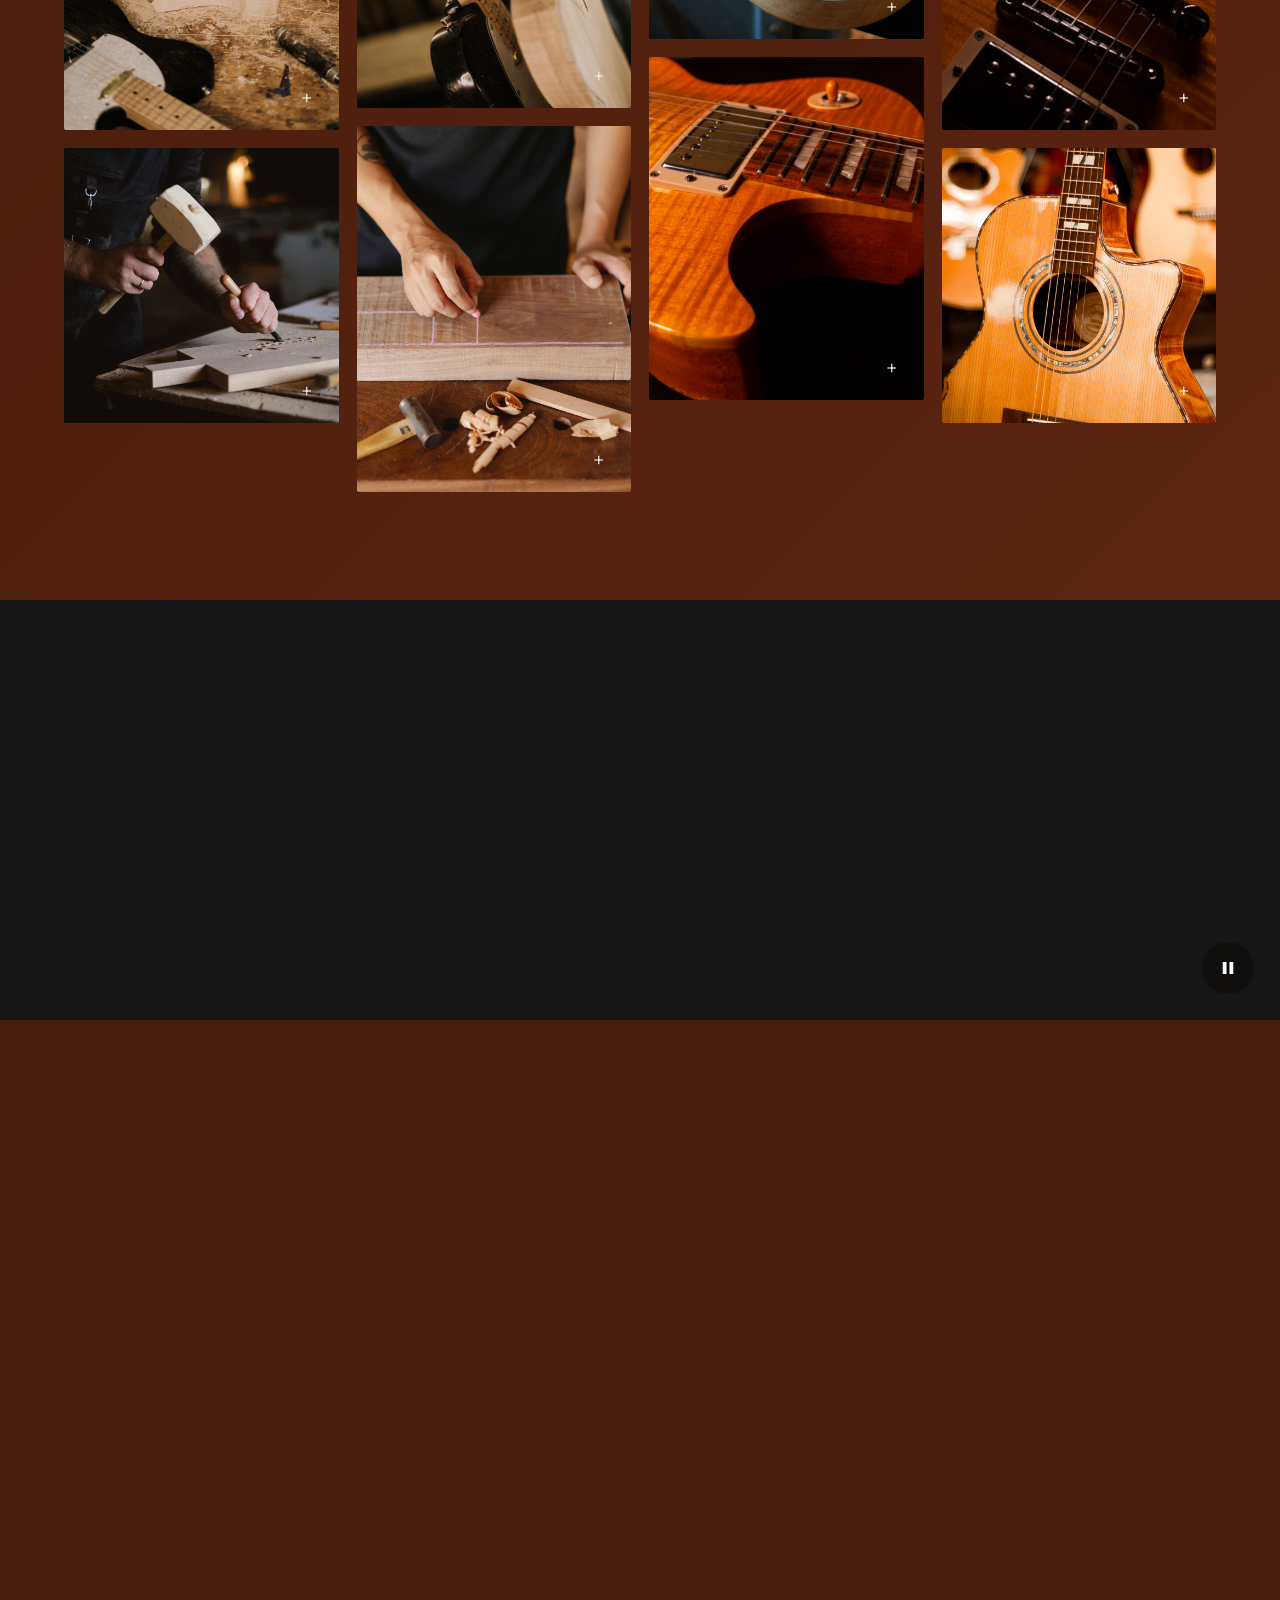
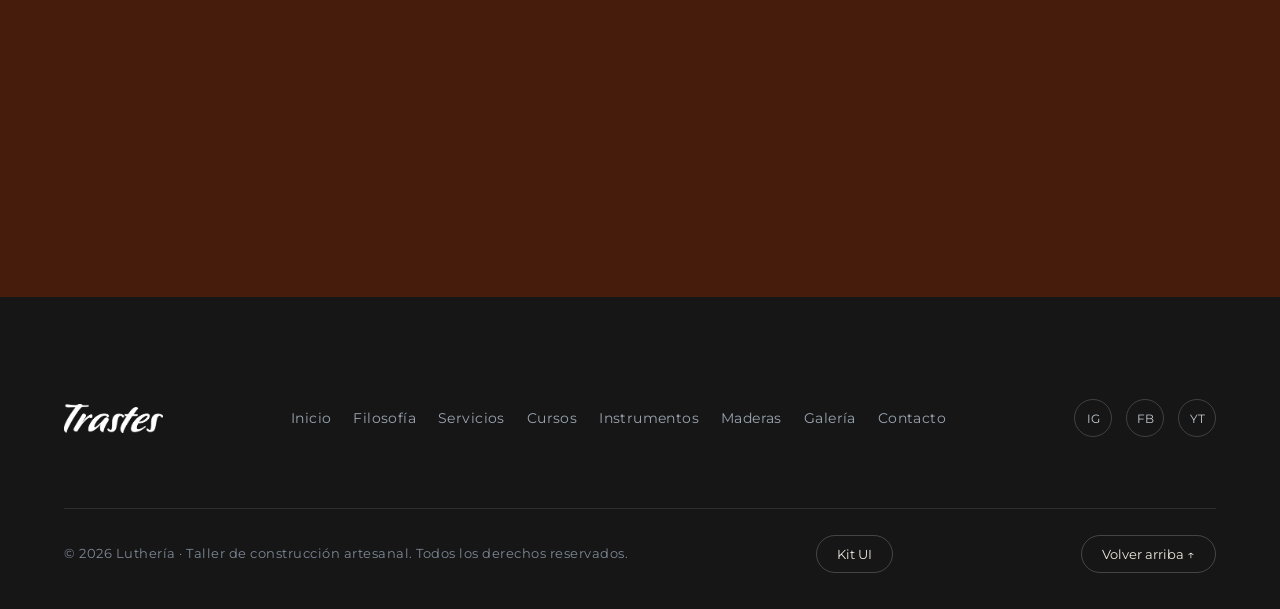
==== commit f0d6a582: "modified:   assets/cursos/CURSO_B.jpg 	modified:   assets/cursos/curso-a/galeria/galeria-1.jpg 	new " ====
--- a/index.html
+++ b/index.html
@@ -21,6 +21,20 @@
   <link rel="stylesheet" href="css/responsive.css">
 </head>
 <body>
+
+  <!-- ============================================================
+       PAGE LOADER
+  ============================================================ -->
+  <div id="page-loader" class="page-loader" aria-hidden="true">
+    <div class="page-loader-content">
+      <div class="page-loader-logo">
+        <img src="assets/hero/LOGO.svg" alt="" class="page-loader-logo-fill">
+      </div>
+      <div class="page-loader-progress">
+        <div class="page-loader-progress-fill"></div>
+      </div>
+    </div>
+  </div>
 
   <!-- ============================================================
        PROMO BAR (hide on scroll)
@@ -193,7 +207,7 @@
       <div class="container">
         <div class="filosofia-layout">
           <div class="filosofia-media img-placeholder" data-reveal>
-            <img src="assets/hero/hero-filosofia.jpg" alt="Detalle del taller de luthería" loading="lazy">
+            <img src="assets/hero/hero-filosofia.png" alt="Detalle del taller de luthería" loading="lazy">
           </div>
 
           <div class="filosofia-copy" data-reveal>
@@ -243,26 +257,7 @@
         <div class="carousel-track" id="courses-track" role="list">
 
 
-
-        <!-- Slide 2 -->
-        <article class="course-card" role="listitem">
-          <div class="course-img img-placeholder" style="aspect-ratio:4/3">
-            <span class="course-badge badge--secondary">NUEVO</span>
-            <img src="assets/cursos/CURSO_B.jpg" alt="Curso Fundamentos de Construcción" loading="lazy">
-          </div>
-          <div class="course-body">
-            <div class="course-stars" aria-label="5 estrellas">&#9733;&#9733;&#9733;&#9733;</div>
-            <h3 class="course-title">Fundamentos de Construcción</h3>
-            <p class="course-desc">Ideal para quienes desean comenzar en la luthería.</p>
-            <div class="course-footer">
-              <div class="price-placeholder">$35000/mes</div>
-              <a href="Curso%20Luther%C3%ADa.dc.html" class="btn btn--primary btn--full">Ver Más</a>
-            </div>
-          </div>
-        </article>
-
-       
-
+          
         <!-- Slide 1: DESTACADO -->
         <article class="course-card course-card--featured" role="listitem">
           <div class="course-img img-placeholder" style="aspect-ratio:4/3">
@@ -285,6 +280,26 @@
           </div>
         </article>
 
+
+
+        <!-- Slide 2 -->
+        <article class="course-card" role="listitem">
+          <div class="course-img img-placeholder" style="aspect-ratio:4/3">
+            <span class="course-badge badge--secondary">NUEVO</span>
+            <img src="assets/cursos/CURSO_B.jpg" alt="Curso Fundamentos de Construcción" loading="lazy">
+          </div>
+          <div class="course-body">
+            <div class="course-stars" aria-label="5 estrellas">&#9733;&#9733;&#9733;&#9733;</div>
+            <h3 class="course-title">Fundamentos de Construcción</h3>
+            <p class="course-desc">Ideal para quienes desean comenzar en la luthería.</p>
+            <div class="course-footer">
+              <div class="price-placeholder">$35000/mes</div>
+              <a href="Curso%20Luther%C3%ADa.dc.html" class="btn btn--primary btn--full">Ver Más</a>
+            </div>
+          </div>
+        </article>
+
+       
 
         <!-- Slide 5 -->
         <article class="course-card" role="listitem">
@@ -831,8 +846,8 @@
        WHATSAPP (floating) — sin link todavía
   ============================================================ -->
   <a href="#" class="whatsapp-float" aria-label="Contactar por WhatsApp">
-    <svg viewBox="1.5 1 19 19" fill="currentColor" aria-hidden="true">
-      <path d="M17.472 14.382c-.297-.149-1.758-.867-2.03-.967-.273-.099-.471-.148-.67.15-.197.297-.767.966-.94 1.164-.173.199-.347.223-.644.075-.297-.15-1.255-.463-2.39-1.475-.883-.788-1.48-1.761-1.653-2.059-.173-.297-.018-.458.13-.606.134-.133.298-.347.446-.52.149-.174.198-.298.298-.497.099-.198.05-.371-.025-.52-.075-.149-.669-1.612-.916-2.207-.242-.579-.487-.5-.669-.51-.173-.008-.371-.01-.57-.01-.198 0-.52.074-.792.372-.272.297-1.04 1.016-1.04 2.479 0 1.462 1.065 2.875 1.213 3.074.148.198 2.096 3.2 5.077 4.487.709.306 1.262.489 1.694.625.712.227 1.36.195 1.872.118.571-.085 1.758-.719 2.006-1.413.248-.694.248-1.289.173-1.413-.074-.124-.272-.198-.57-.347Z"/>
+    <svg viewBox="0 0 24 24" fill="currentColor" aria-hidden="true">
+      <path fill-rule="evenodd" d="M17.472 14.382c-.297-.149-1.758-.867-2.03-.967-.273-.099-.471-.148-.67.15-.197.297-.767.966-.94 1.164-.173.199-.347.223-.644.075-.297-.15-1.255-.463-2.39-1.475-.883-.788-1.48-1.761-1.653-2.059-.173-.297-.018-.458.13-.606.134-.133.298-.347.446-.52.149-.174.198-.298.298-.497.099-.198.05-.371-.025-.52-.075-.149-.669-1.612-.916-2.207-.242-.579-.487-.5-.669-.51-.173-.008-.371-.01-.57-.01-.198 0-.52.074-.792.372-.272.297-1.04 1.016-1.04 2.479 0 1.462 1.065 2.875 1.213 3.074.148.198 2.096 3.2 5.077 4.487.709.306 1.262.489 1.694.625.712.227 1.36.195 1.872.118.571-.085 1.758-.719 2.006-1.413.248-.694.248-1.289.173-1.413-.074-.124-.272-.198-.57-.347Zm-5.421 7.403h-.004a9.87 9.87 0 0 1-5.031-1.378l-.361-.214-3.741.982.998-3.648-.235-.374a9.86 9.86 0 0 1-1.51-5.26c.001-5.45 4.436-9.884 9.888-9.884 2.64 0 5.122 1.03 6.988 2.898a9.825 9.825 0 0 1 2.893 6.994c-.003 5.45-4.437 9.884-9.885 9.884Zm8.413-18.297A11.815 11.815 0 0 0 12.05 0C5.495 0 .16 5.335.157 11.892c0 2.096.547 4.142 1.588 5.945L.057 24l6.305-1.654a11.882 11.882 0 0 0 5.683 1.448h.005c6.554 0 11.89-5.335 11.893-11.893a11.821 11.821 0 0 0-3.48-8.413Z"/>
     </svg>
   </a>
 
--- a/css/style.css
+++ b/css/style.css
@@ -251,6 +251,59 @@
 }
 
 /* ============================================================
+   PAGE LOADER
+============================================================ */
+.page-loader {
+  position: fixed;
+  inset: 0;
+  z-index: 999;
+  display: flex;
+  align-items: center;
+  justify-content: center;
+  background: rgb(70, 28, 12);
+  opacity: 1;
+  visibility: visible;
+  transition: opacity .6s ease, visibility .6s ease;
+}
+.page-loader.is-hidden {
+  opacity: 0;
+  visibility: hidden;
+  pointer-events: none;
+}
+.page-loader-content {
+  display: flex;
+  flex-direction: column;
+  align-items: center;
+  gap: 22px;
+}
+.page-loader-logo {
+  position: relative;
+  width: min(280px, 55vw);
+}
+.page-loader-logo img {
+  display: block;
+  width: 100%;
+  height: auto;
+  filter: brightness(0) invert(1);
+}
+.page-loader-progress {
+  width: min(280px, 55vw);
+  height: 3px;
+  background: rgba(255, 255, 255, .2);
+  border-radius: 3px;
+  overflow: hidden;
+}
+.page-loader-progress-fill {
+  width: 0%;
+  height: 100%;
+  background: var(--primary);
+  animation: page-loader-progress 3s linear forwards;
+}
+@keyframes page-loader-progress {
+  to { width: 100%; }
+}
+
+/* ============================================================
    PROMO BAR (hide on scroll)
 ============================================================ */
 .promo-bar {
@@ -493,7 +546,7 @@
   font-size: clamp(16px, 1.5vw, 19px);
   line-height: 1.75;
   color: #EEE9DF;
-  margin: 0 0 38px;
+  margin: 0 0 30px;
   max-width: 560px;
 }
 
@@ -587,6 +640,22 @@
   box-shadow: 0 24px 50px rgba(27, 38, 50, .16);
 }
 
+/* ── Filosofia: imagen destacada, PNG con transparencia ────────
+   Mismo tratamiento que #modalidad/#incluye .filosofia-media en
+   curso-detalle.css: apaga el fondo a rayas de .img-placeholder y
+   pasa a object-fit:contain (no recorta) para que el fondo real de
+   la sección se vea a través de las partes transparentes del PNG.
+   Proporción real de hero-filosofia.png: 1521×1204. */
+#filosofia .filosofia-media {
+  aspect-ratio: 1521 / 1204;
+  background-image: none;
+  background-color: transparent;
+  box-shadow: none;
+}
+#filosofia .filosofia-media img {
+  object-fit: contain;
+}
+
 .filosofia-banner {
   position: relative;
   overflow: hidden;
@@ -848,11 +917,11 @@
   left: 16px;
   z-index: 2;
   font-family: var(--sans);
-  font-size: 11px;
+  font-size: 13.2px;
   font-weight: 600;
   letter-spacing: .12em;
-  padding: 7px 14px;
-  border-radius: 30px;
+  padding: 8.4px 16.8px;
+  border-radius: 36px;
 }
 .badge--primary { background: var(--primary); color: #fff; }
 .badge--secondary { background: var(--accent); color: var(--dark); }
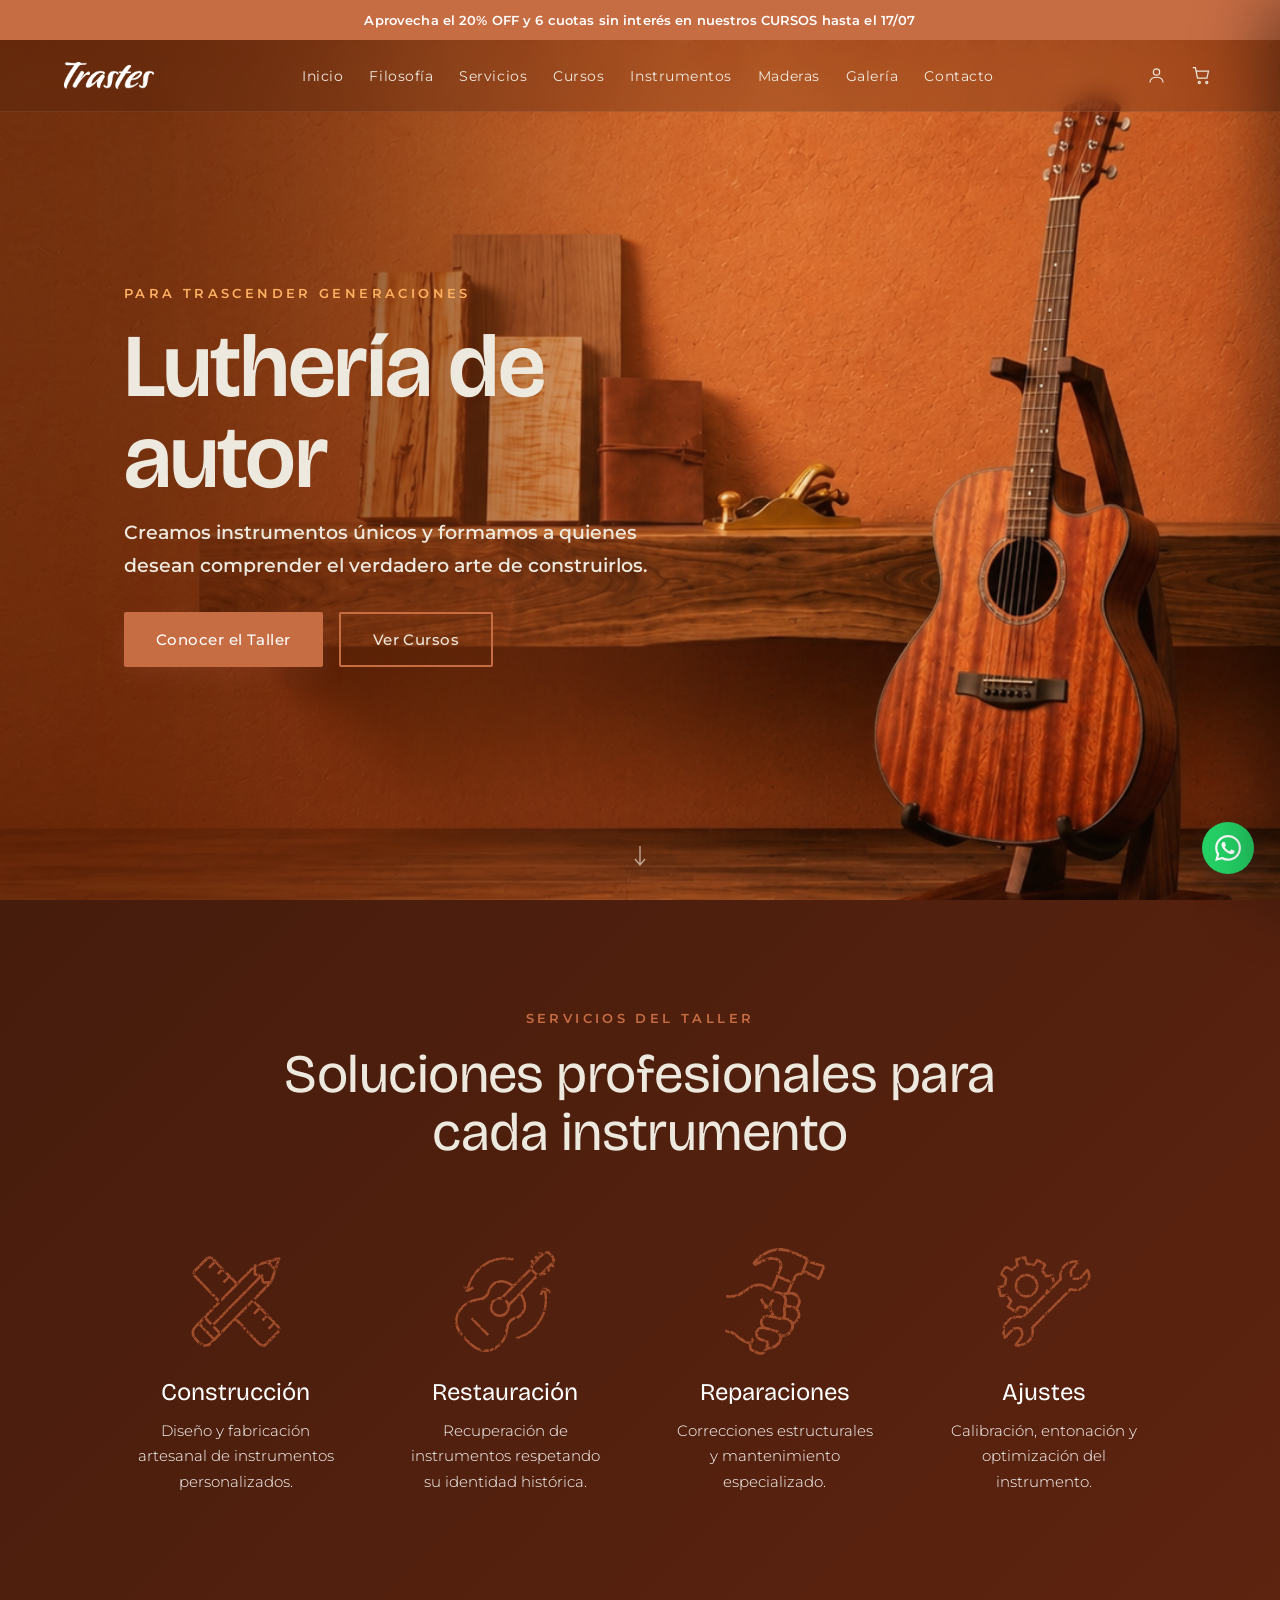
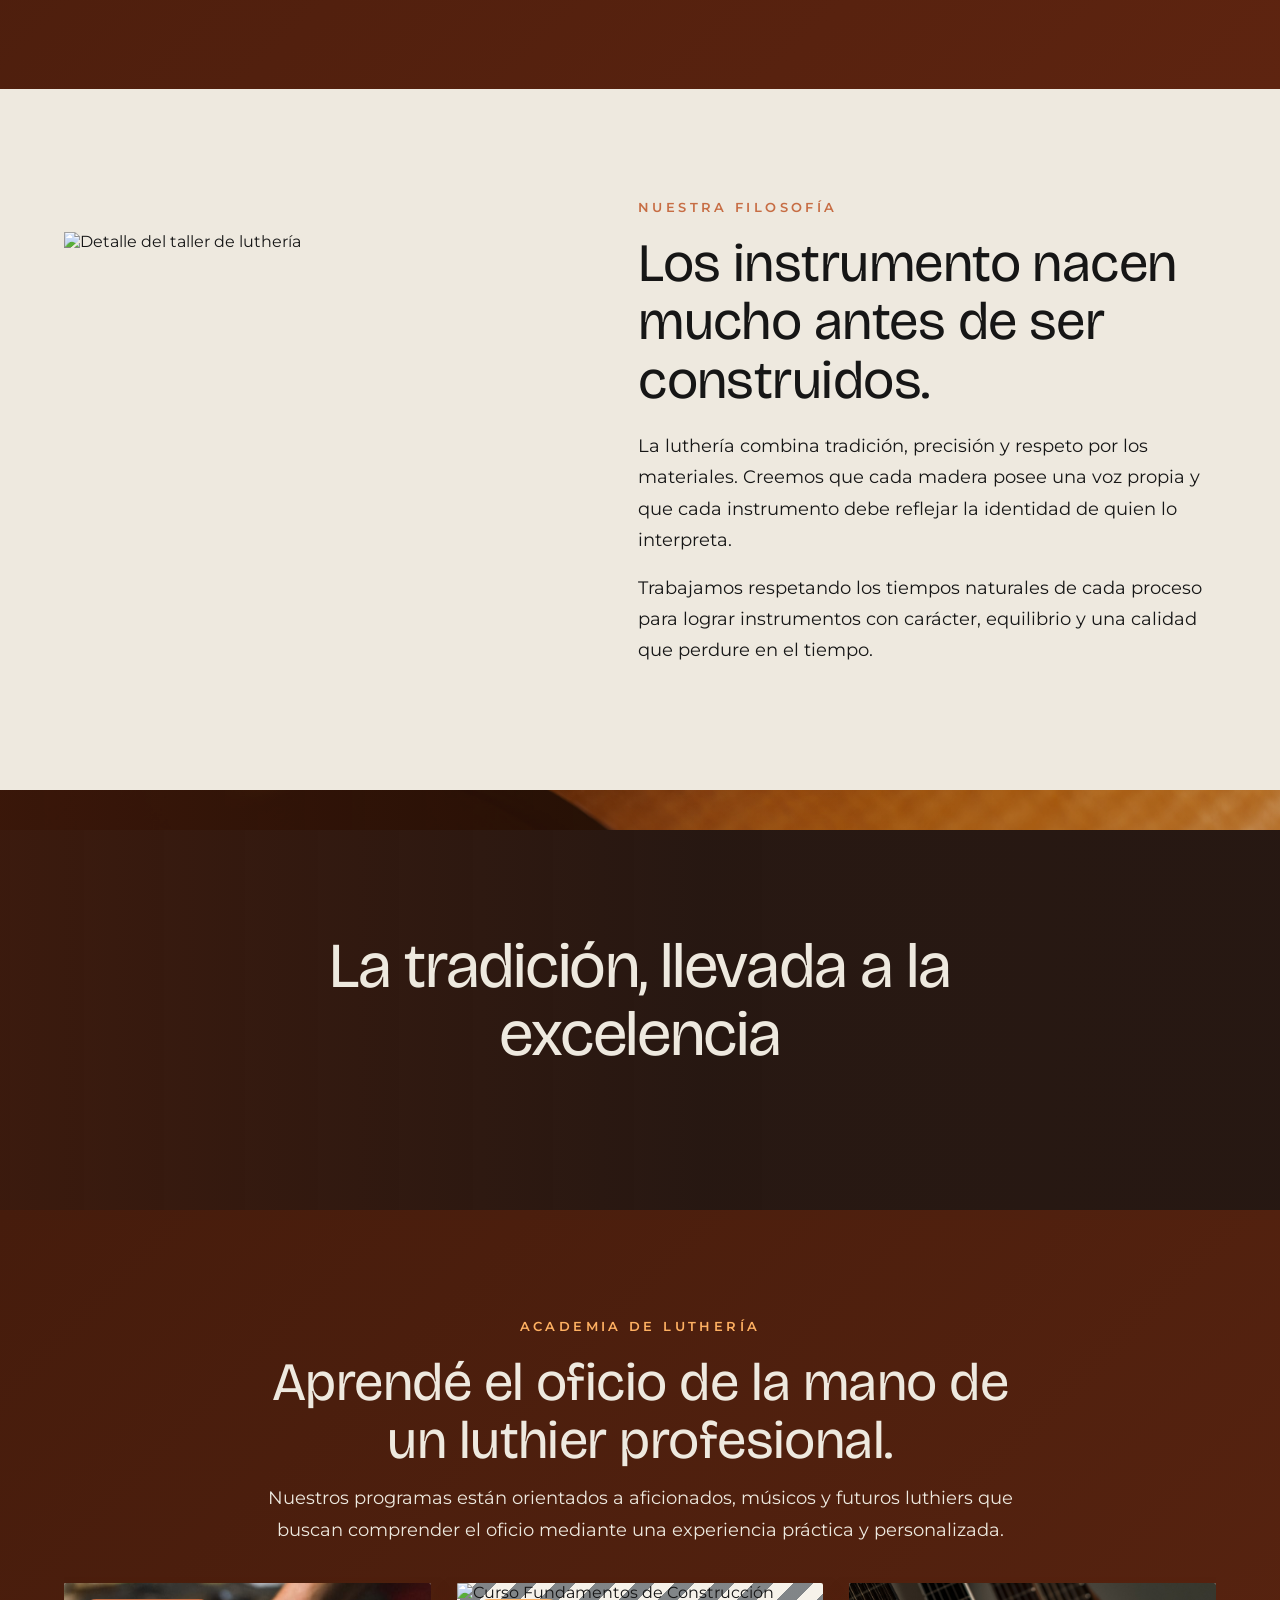
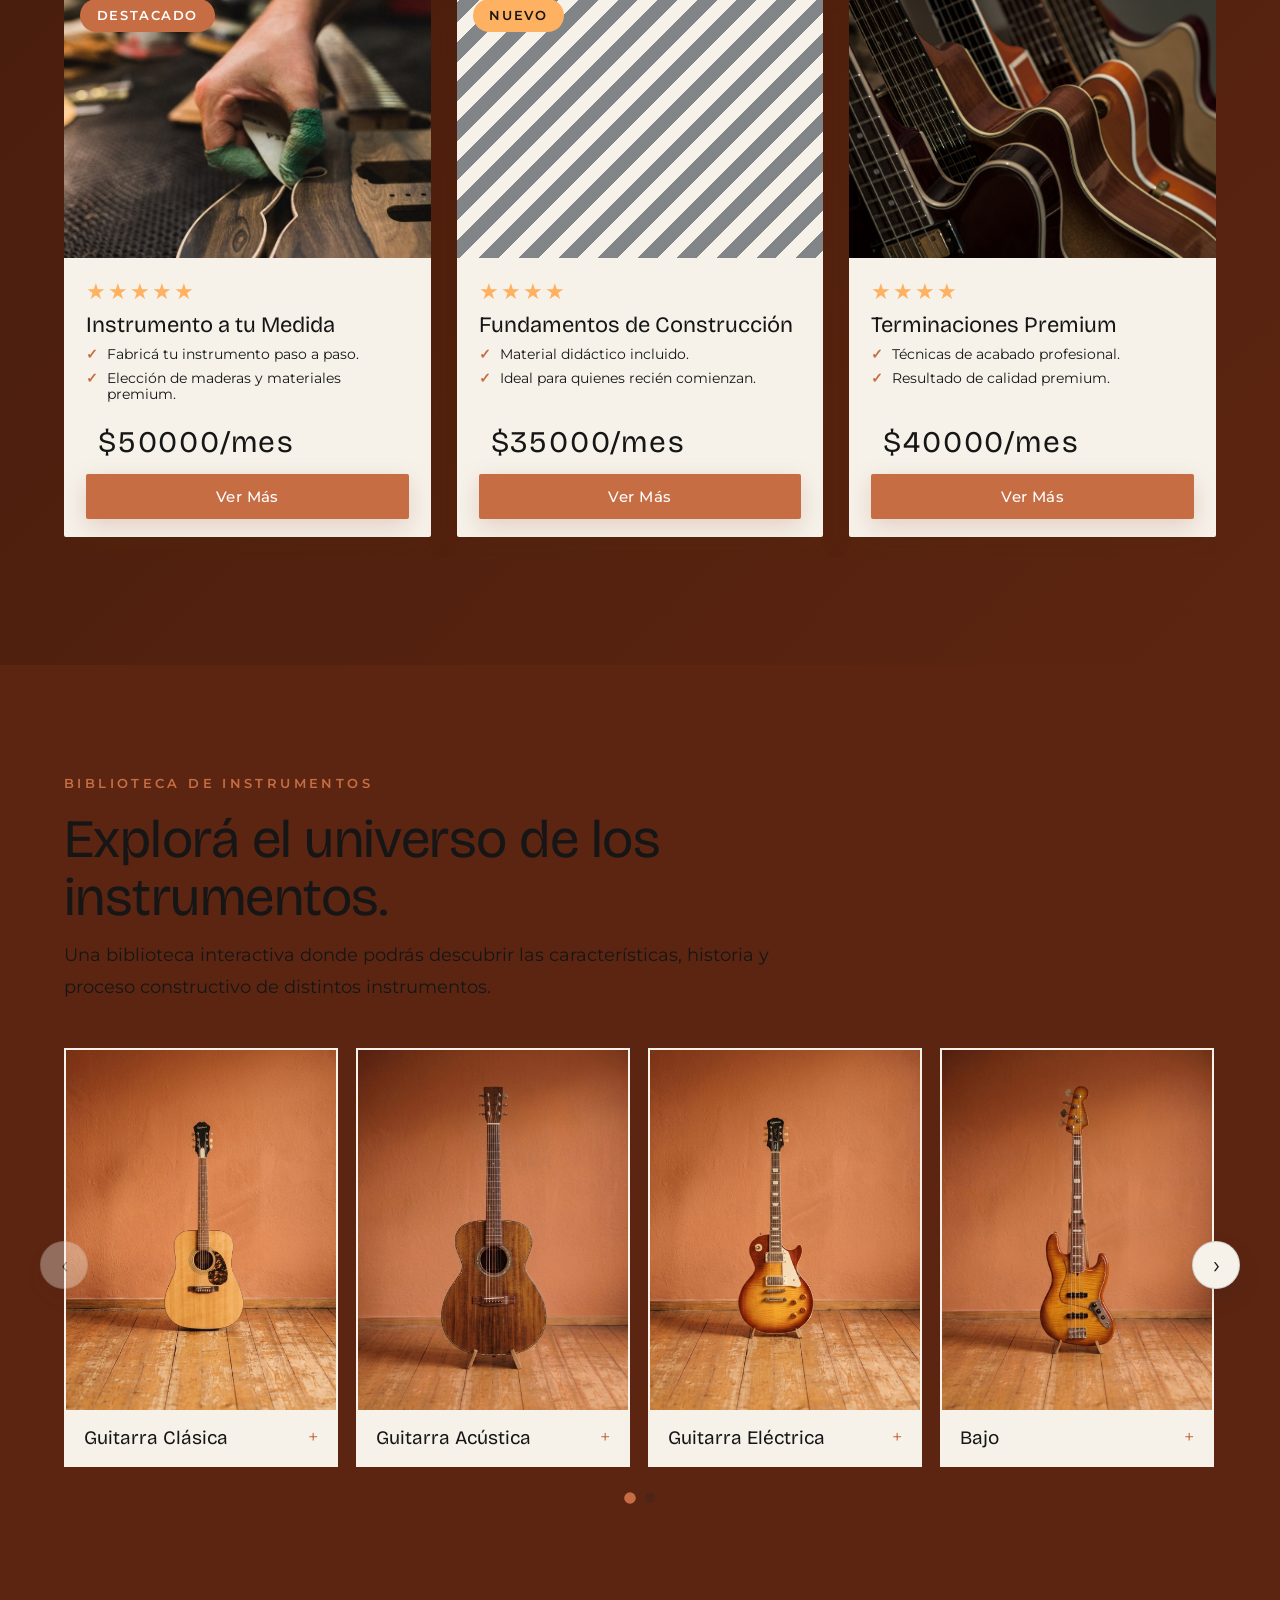
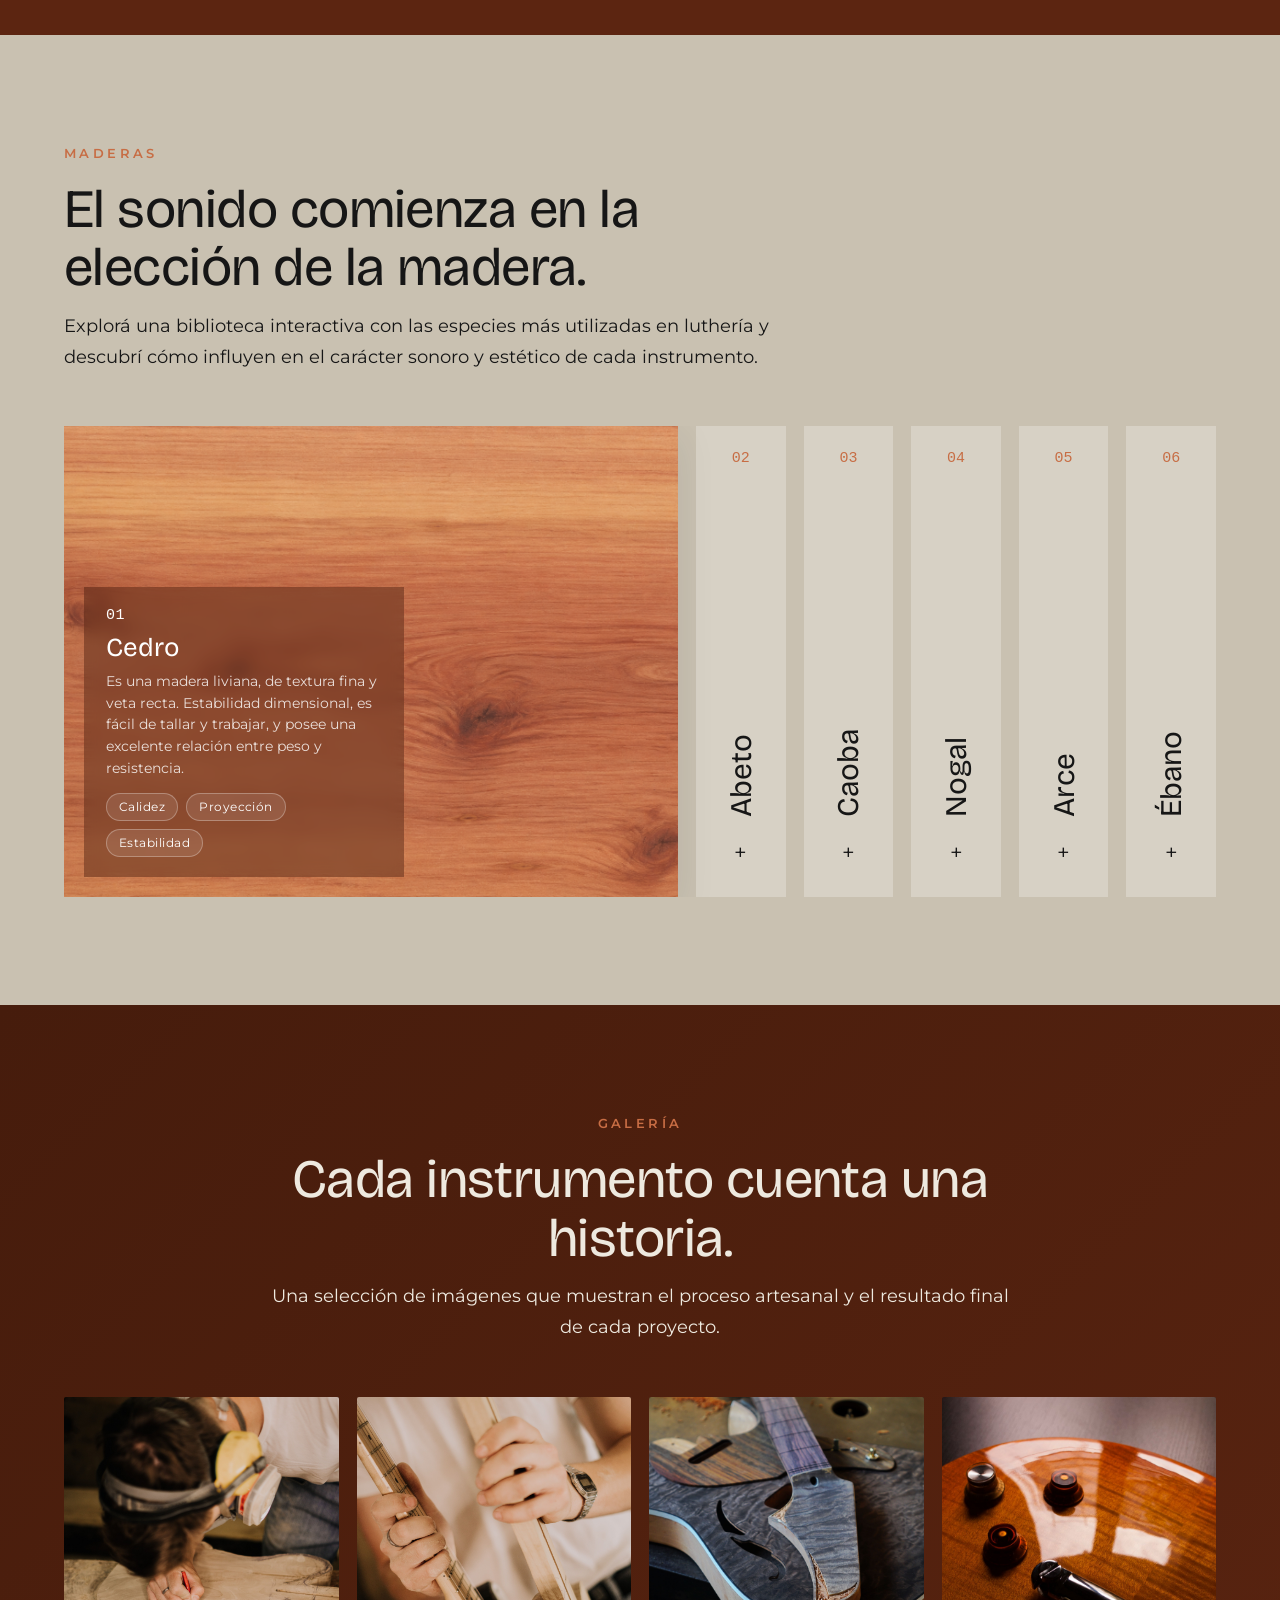
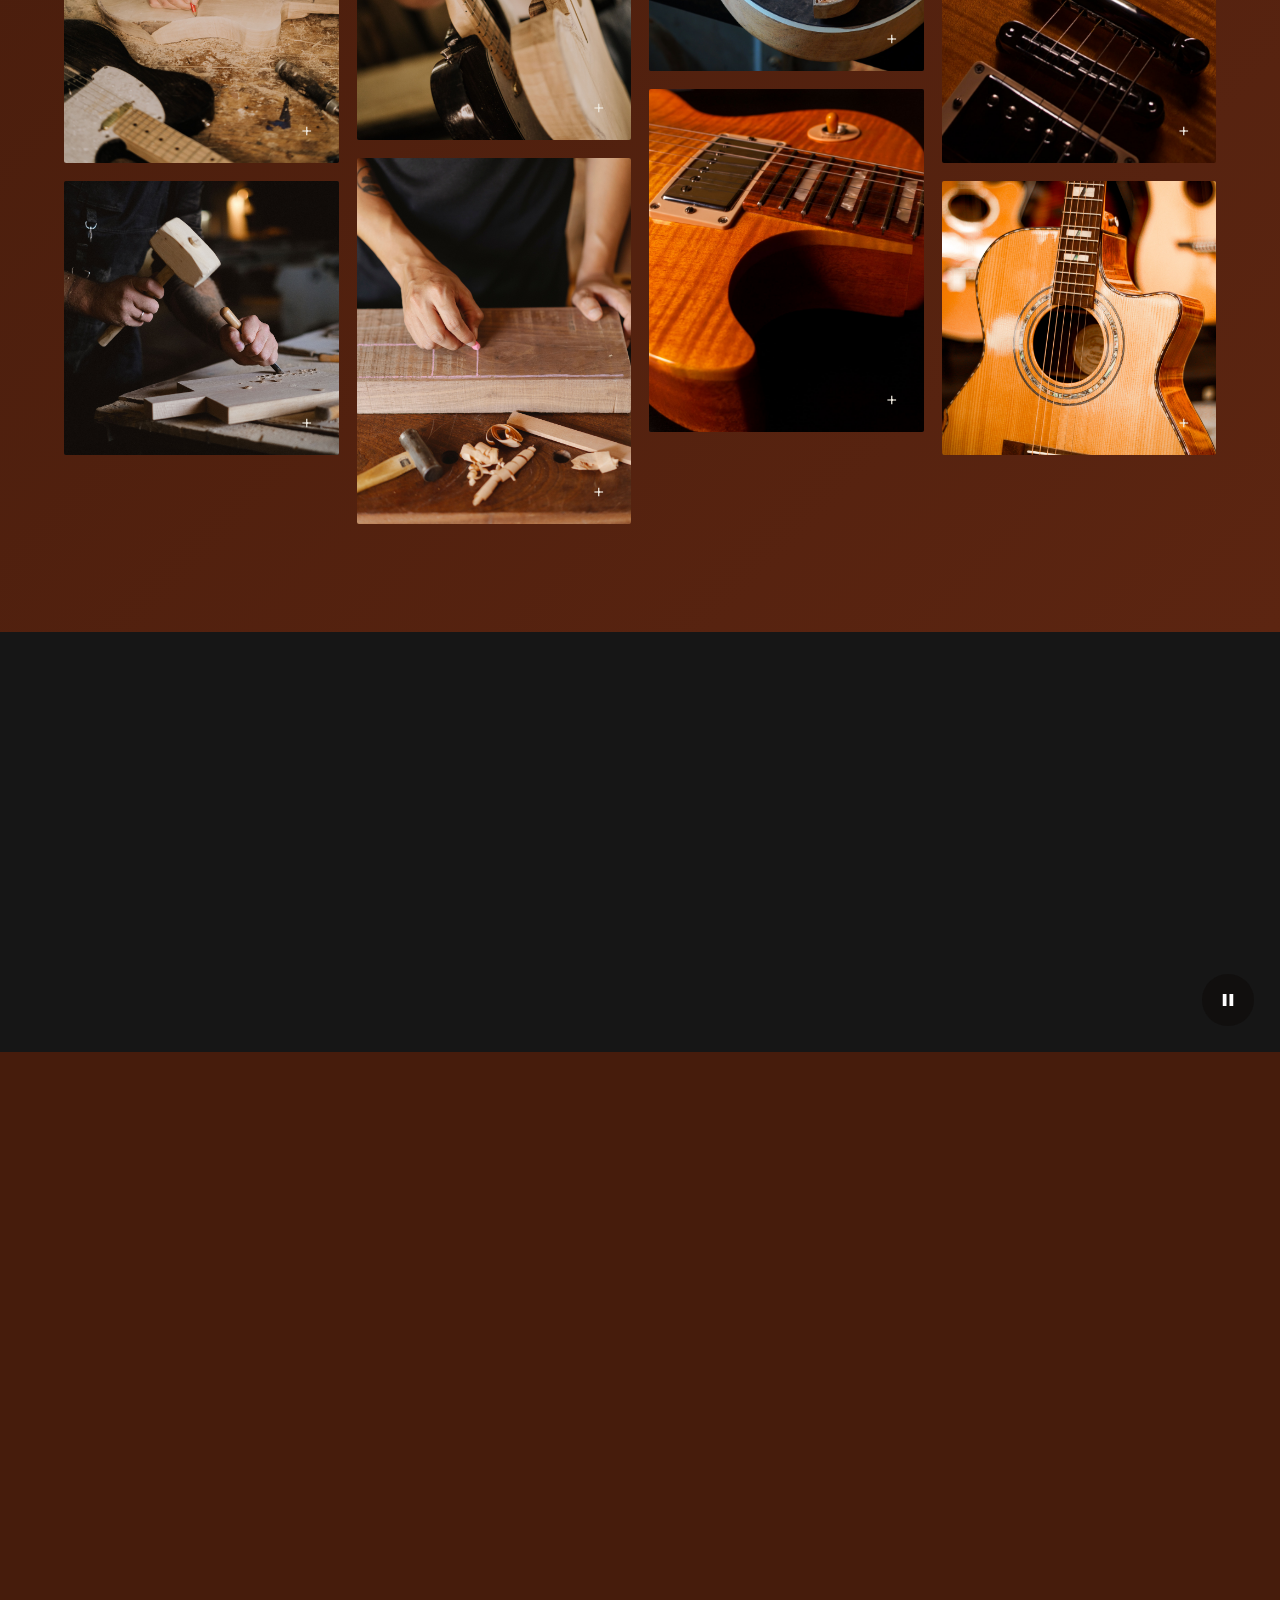
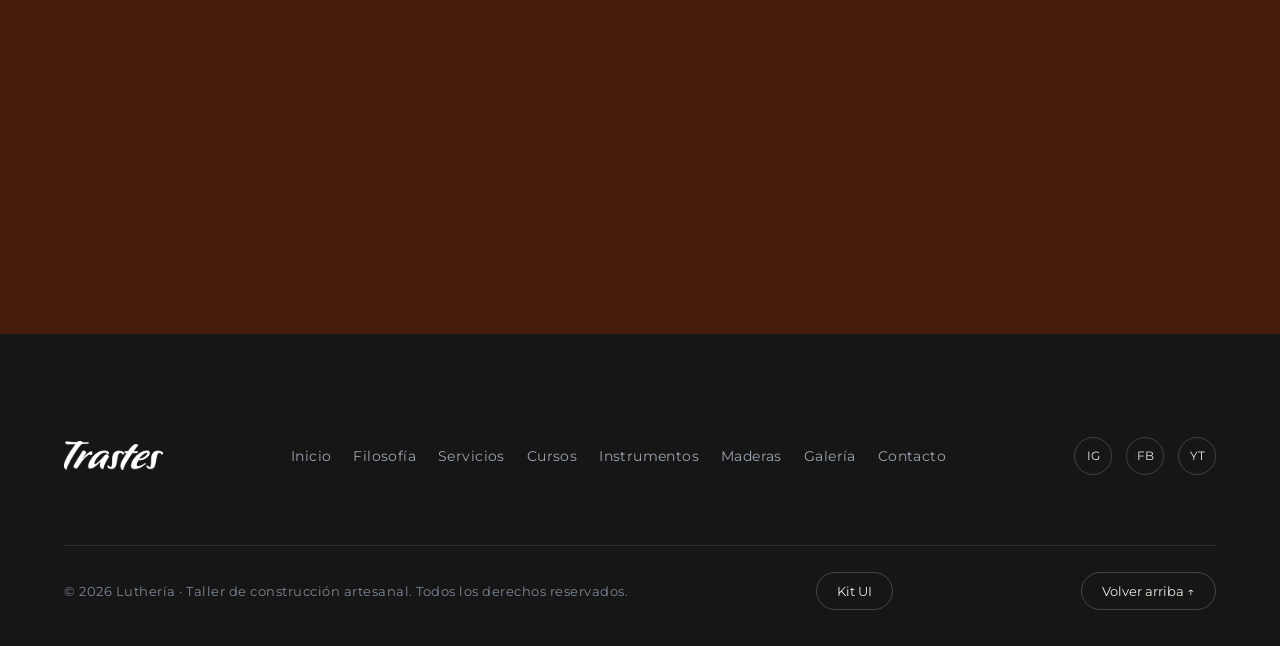
==== commit 01157d16: "modified:   css/curso-detalle.css 	modified:   css/style.css 	modified:   curso-instrumento-a-medida" ====
--- a/index.html
+++ b/index.html
@@ -267,12 +267,10 @@
           <div class="course-body">
             <div class="course-stars" aria-label="5 estrellas">&#9733;&#9733;&#9733;&#9733;&#9733;</div>
             <h3 class="course-title">Instrumento a tu Medida</h3>
-            <p class="course-desc">Construí una guitarra completamente personalizada.</p>
-            <!--<ul class="course-includes" aria-label="El curso incluye">
-              <li><span class="check" aria-hidden="true">✓</span>Material didáctico.</li>
-              <li><span class="check" aria-hidden="true">✓</span>Seguimiento individual.</li>
-              <li><span class="check" aria-hidden="true">✓</span>Asistencia permanente.</li>
-            </ul> -->
+            <ul class="course-includes" aria-label="El curso incluye">
+              <li><span class="check" aria-hidden="true">&#10003;</span>Fabricá tu instrumento paso a paso.</li>
+              <li><span class="check" aria-hidden="true">&#10003;</span>Elección de maderas y materiales premium.</li>
+            </ul>
             <div class="course-footer">
               <div class="price-placeholder">$50000/mes</div>
               <a href="curso-instrumento-a-medida.html" class="btn btn--primary btn--full">Ver Más</a>
@@ -291,7 +289,10 @@
           <div class="course-body">
             <div class="course-stars" aria-label="5 estrellas">&#9733;&#9733;&#9733;&#9733;</div>
             <h3 class="course-title">Fundamentos de Construcción</h3>
-            <p class="course-desc">Ideal para quienes desean comenzar en la luthería.</p>
+            <ul class="course-includes" aria-label="El curso incluye">
+              <li><span class="check" aria-hidden="true">&#10003;</span>Material didáctico incluido.</li>
+              <li><span class="check" aria-hidden="true">&#10003;</span>Ideal para quienes recién comienzan.</li>
+            </ul>
             <div class="course-footer">
               <div class="price-placeholder">$35000/mes</div>
               <a href="Curso%20Luther%C3%ADa.dc.html" class="btn btn--primary btn--full">Ver Más</a>
@@ -309,7 +310,10 @@
           <div class="course-body">
             <div class="course-stars" aria-label="5 estrellas">&#9733;&#9733;&#9733;&#9733;</div>
             <h3 class="course-title">Terminaciones Premium</h3>
-            <p class="course-desc">Acabados y detalles propios de instrumentos de alta gama.</p>
+            <ul class="course-includes" aria-label="El curso incluye">
+              <li><span class="check" aria-hidden="true">&#10003;</span>Técnicas de acabado profesional.</li>
+              <li><span class="check" aria-hidden="true">&#10003;</span>Resultado de calidad premium.</li>
+            </ul>
             <div class="course-footer">
               <div class="price-placeholder">$40000/mes</div>
               <a href="Curso%20Luther%C3%ADa.dc.html" class="btn btn--primary btn--full">Ver Más</a>
@@ -457,12 +461,12 @@
                   <div class="wood-overlay">
                     <span class="wood-overlay-idx">01</span>
                     <h3 class="wood-overlay-name">Cedro</h3>
-                    <p class="wood-overlay-desc">Respuesta rápida y cálida.</p>
+                    <p class="wood-overlay-desc">Es una madera liviana, de textura fina  y veta recta. Estabilidad dimensional, es fácil de tallar y trabajar, y posee una excelente relación entre peso y resistencia.</p>
                     <div class="wood-overlay-tags">
                       <span class="indicator-tag">Calidez</span>
                       <span class="indicator-tag">Proyección</span>
-                      <span class="indicator-tag">Sustain</span>
-                      <span class="indicator-tag">Rigidez</span>
+                      <!--<span class="indicator-tag">Sustain</span>
+                      <span class="indicator-tag">Rigidez</span>-->
                       <span class="indicator-tag">Estabilidad</span>
                     </div>
                   </div>
@@ -487,13 +491,13 @@
                   <div class="wood-overlay">
                     <span class="wood-overlay-idx">02</span>
                     <h3 class="wood-overlay-name">Abeto</h3>
-                    <p class="wood-overlay-desc">Sonido brillante con gran proyección.</p>
+                    <p class="wood-overlay-desc">Es una madera liviana, de veta recta y uniforme, con buena relación entre rigidez y peso. Gran estabilidad y resistencia estructural, lo que la hace ideal para elementos vibrantes.</p>
                     <div class="wood-overlay-tags">
-                      <span class="indicator-tag">Calidez</span>
+                      <!--<span class="indicator-tag">Calidez</span>-->
                       <span class="indicator-tag">Proyección</span>
                       <span class="indicator-tag">Sustain</span>
-                      <span class="indicator-tag">Rigidez</span>
-                      <span class="indicator-tag">Estabilidad</span>
+                      <span class="indicator-tag">Brillante</span>
+                      <span class="indicator-tag">Definición</span>
                     </div>
                   </div>
                 </div>
@@ -517,13 +521,13 @@
                   <div class="wood-overlay">
                     <span class="wood-overlay-idx">03</span>
                     <h3 class="wood-overlay-name">Caoba</h3>
-                    <p class="wood-overlay-desc">Cálido, equilibrado.</p>
+                    <p class="wood-overlay-desc">Es una madera de densidad media a alta, resistente, estable y de textura fina. Presenta una veta marcada y atractiva, excelente comportamiento frente a los cambios de humedad.</p>
                     <div class="wood-overlay-tags">
                       <span class="indicator-tag">Calidez</span>
                       <span class="indicator-tag">Proyección</span>
-                      <span class="indicator-tag">Sustain</span>
-                      <span class="indicator-tag">Rigidez</span>
-                      <span class="indicator-tag">Estabilidad</span>
+                      <span class="indicator-tag">Versátil</span>
+                      <!--<span class="indicator-tag">Rigidez</span>
+                      <span class="indicator-tag">Estabilidad</span>-->
                     </div>
                   </div>
                 </div>
@@ -547,12 +551,12 @@
                   <div class="wood-overlay">
                     <span class="wood-overlay-idx">04</span>
                     <h3 class="wood-overlay-name">Nogal</h3>
-                    <p class="wood-overlay-desc">Graves definidos, medios claros y agudos suaves.</p>
+                    <p class="wood-overlay-desc">Madera de densidad media a media-alta, dura y estable, con buena resistencia mecánica. Presenta una textura fina y vetas atractivas y bien definidas.</p>
                     <div class="wood-overlay-tags">
-                      <span class="indicator-tag">Calidez</span>
+                      <span class="indicator-tag">Rapidez</span>
                       <span class="indicator-tag">Proyección</span>
-                      <span class="indicator-tag">Sustain</span>
-                      <span class="indicator-tag">Rigidez</span>
+                      <span class="indicator-tag">Definición</span>
+                      <!--<span class="indicator-tag">Precisión</span>-->
                       <span class="indicator-tag">Estabilidad</span>
                     </div>
                   </div>
@@ -577,13 +581,13 @@
                   <div class="wood-overlay">
                     <span class="wood-overlay-idx">05</span>
                     <h3 class="wood-overlay-name">Arce</h3>
-                    <p class="wood-overlay-desc">Sonido brillante, definido y articulado.</p>
+                    <p class="wood-overlay-desc">Es una madera de densidad media a alta, muy resistente y estable. Textura fina y uniforme, las vetas tienen figuras decorativas como flameado, rizado o acolchado, valoradas en instrumentos de calidad..</p>
                     <div class="wood-overlay-tags">
-                      <span class="indicator-tag">Calidez</span>
+                      <span class="indicator-tag">Estabilidad</span>
                       <span class="indicator-tag">Proyección</span>
-                      <span class="indicator-tag">Sustain</span>
-                      <span class="indicator-tag">Rigidez</span>
-                      <span class="indicator-tag">Estabilidad</span>
+                      <span class="indicator-tag">Brillante</span>
+                      <span class="indicator-tag">Precisión</span>
+                      <!--<span class="indicator-tag">Estabilidad</span>-->
                     </div>
                   </div>
                 </div>
@@ -607,13 +611,13 @@
                   <div class="wood-overlay">
                     <span class="wood-overlay-idx">06</span>
                     <h3 class="wood-overlay-name">Ébano</h3>
-                    <p class="wood-overlay-desc">Definido, preciso y con transmisión de las vibraciones.</p>
+                    <p class="wood-overlay-desc">Es una madera muy densa, pesada y extremadamente dura. Presenta una textura fina, poro cerrado y gran resistencia al desgaste, ideal para piezas sometidas a un uso continuo.</p>
                     <div class="wood-overlay-tags">
-                      <span class="indicator-tag">Calidez</span>
+                      <!--<span class="indicator-tag">Calidez</span>-->
                       <span class="indicator-tag">Proyección</span>
                       <span class="indicator-tag">Sustain</span>
-                      <span class="indicator-tag">Rigidez</span>
-                      <span class="indicator-tag">Estabilidad</span>
+                      <span class="indicator-tag">Precisión</span>
+                      <!--<span class="indicator-tag">Estabilidad</span>-->
                     </div>
                   </div>
                 </div>
--- a/css/style.css
+++ b/css/style.css
@@ -14,11 +14,11 @@
   --accent:    #FFB162; 
   --card-bg:   #F6F2EA;
   --text:      #161616;
-  --text-2:    #56616e;
+  --text-2:    #161616;
   --text-3:    #161616;
-  --text-muted:#8a8275;
-  --text-light:#c4ccd4;
-  --text-pale: #cdd4dc;
+  --text-muted:#EEE9DF;
+  --text-light:#EEE9DF;
+  --text-pale: #ffffff;
   --border-light: rgba(27,38,50,.08);
   --border-white: rgba(255,255,255,.1);
   --serif: "Bricolage Grotesque", sans-serif;
@@ -152,7 +152,7 @@
   color: var(--dark);
   margin: 0 0 20px;
 }
-.section-title--light { color: #F4F0E8; }
+.section-title--light { color: #ffffff; }
 
 .section-text {
   font-family: var(--sans);
@@ -542,7 +542,7 @@
 
 .hero-subtitle {
   font-family: var(--sans);
-  font-weight: 400;
+  font-weight: 550;
   font-size: clamp(16px, 1.5vw, 19px);
   line-height: 1.75;
   color: #EEE9DF;
@@ -690,10 +690,10 @@
 .banner-title {
   font-family: var(--heading-font);
   font-weight: 400;
-  font-size: clamp(36px, 5vw, 68px);
+  font-size: clamp(36px, 5vw, 75px);
   line-height: 1.05;
   letter-spacing: -.02em;
-  color: #F4F0E8;
+  color: #EEE9DF;
   text-align: center;
   max-width: 760px;
   margin: 0 auto;
@@ -711,7 +711,7 @@
 .servicios {
   position: relative;
   background: linear-gradient(135deg, #461c0c 0%, #5e2410 100%);
-  color: #f4f0e8;
+  color: #ffffff;
   padding: var(--pad-y) 50px;
 }
 
@@ -722,11 +722,11 @@
 }
 
 .servicios .section-title {
-  color: #f4f0e8;
+  color: #EEE9DF;
 }
 
 .servicios .section-text {
-  color: #e6d8c8;
+  color: #EEE9DF;
 }
 
 .services-grid {
@@ -766,16 +766,16 @@
   font-weight: 400;
   font-size: 24px;
   margin: 18px 0 12px;
-  color: #f4f0e8;
+  color: #ffffff;
   text-align: center;
 }
 
 .service-text {
   font-family: var(--sans);
   font-weight: 300;
-  font-size: 14px;
+  font-size: 15px;
   line-height: 1.7;
-  color: #eadfd2;
+  color: #ffffff;
   text-align: center;
 }
 
@@ -805,12 +805,12 @@
 }
 
 .cursos .section-header h2 {
-  color: #ffffff;
+  color: #EEE9DF;
   text-align: center;
 }
 
 .cursos .section-header p {
-  color: #e6d8c8;
+  color: #EEE9DF;
   text-align: center;
 }
 
@@ -931,8 +931,8 @@
   display: flex;
   flex-direction: column;
   flex: 1;
-  text-align: center;
-  align-items: center;
+  text-align: left;
+  align-items: flex-start;
 }
 
 .course-stars {
@@ -949,17 +949,7 @@
   line-height: 1.12;
   margin: 0 0 8px;
   color: var(--dark);
-  text-align: center;
-}
-
-.course-desc {
-  font-family: var(--sans);
-  font-weight: 400;
-  font-size: 14.5px;
-  line-height: 1.55;
-  color: var(--text-3);
-  margin: 0 0 12px;
-  text-align: center;
+  text-align: left;
 }
 
 .course-includes {
@@ -987,12 +977,12 @@
   width: 100%;
   display: flex;
   flex-direction: column;
-  align-items: center;
+  align-items: flex-start;
 }
 
 .price-placeholder {
   font-family: var(--serif);
-  font-size: 22px;
+  font-size: 30px;
   letter-spacing: .06em;
   color: var(--dark);
   /*border: 2px dashed rgba(129, 63, 43, 0.28);*/
@@ -1281,7 +1271,7 @@
   font-weight: 400;
   font-size: clamp(30px, 3.6vw, 46px);
   margin: 0 0 28px;
-  color: #F4F0E8;
+  color: #FFFFFF;
 }
 
 .ficha-fields {
@@ -1300,14 +1290,15 @@
   font-size: 14px;
   font-weight: 500;
   letter-spacing: .02em;
-  color: var(--text-light);
+  color: #FFFFFF;
 }
 .ficha-row dd {
   font-family: ui-monospace, monospace;
   font-size: 11.5px;
   letter-spacing: .04em;
-  color: #7d8896;
+  color: #FFFFFF;
   margin: 0;
+  text-align: right;
 }
 
 /* ============================================================
@@ -1441,8 +1432,8 @@
   bottom: 20px;
   z-index: 2;
   max-width: 320px;
-  background: #c76d4423;
-  backdrop-filter: blur(10px);
+  background: #461c0c6b;
+  backdrop-filter: blur(7px);
   -webkit-backdrop-filter: blur(8px);
   padding: 20px 22px;
 }
@@ -1612,11 +1603,11 @@
 }
 
 .galeria .section-title {
-  color: #f4f0e8;
+  color: #EEE9DF;
 }
 
 .galeria .section-text {
-  color: #e6d8c8;
+  color: #EEE9DF;
 }
 
 .gallery-grid {
@@ -1687,6 +1678,10 @@
   text-align: center;
 }
 
+.contacto .section-title--light {
+  color: #EEE9DF;
+}
+
 .contact-grid {
   display: flex;
   flex-direction: column;
@@ -1732,7 +1727,7 @@
 }
 .contact-row dd {
   font-family: var(--sans);
-  font-size: 14px;
+  font-size: 15px;
   letter-spacing: .04em;
   color: #ffffff;
   margin: 0;
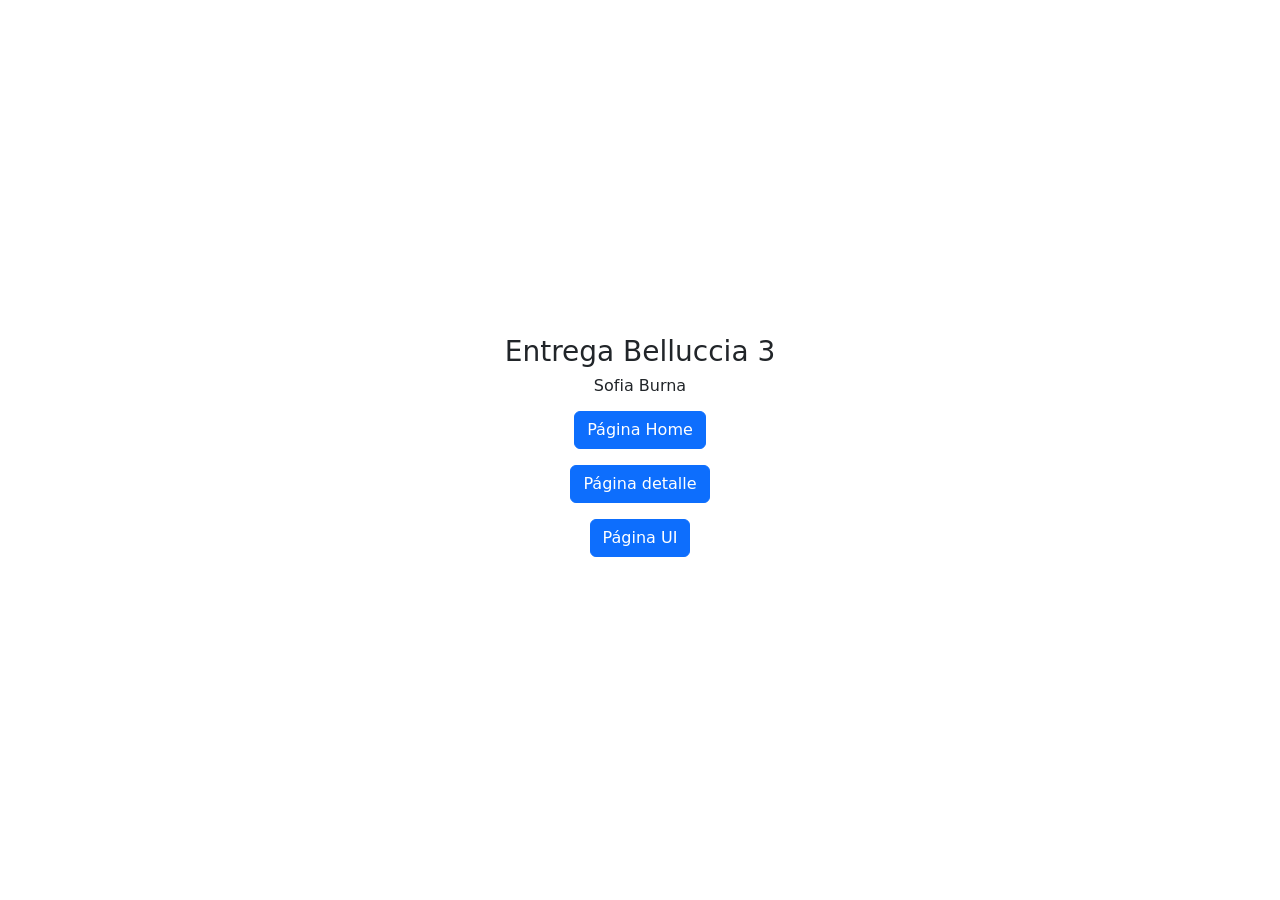
==== commit f2cd2487: "new file:   index.html" ====
--- a/index.html
+++ b/index.html
@@ -1,875 +1,21 @@
-<!DOCTYPE html>
-<html lang="es">
-<head>
-  <meta charset="UTF-8">
-  <meta name="viewport" content="width=device-width, initial-scale=1.0">
-  <meta name="description" content="Luthería — Taller artesanal de construcción y restauración de instrumentos. Cursos de luthería, construcción a medida y ajustes profesionales.">
-  <meta name="keywords" content="luthería, luthier, guitarra artesanal, cursos luthería, construcción instrumentos, restauración">
-  <title>Luthería | Taller de Construcción Artesanal</title>
+<!DOCTYPE html><html lang="es"><head><meta charset="UTF-8"><meta name="viewport" content="width=device-width, initial-scale=1.0"><!--NO TOCAR-->
+<!--Modificar Título de página-->    
+<title>Trastes - Sofia Burna</title>
 
-  <!-- Favicon -->
-  <link rel="icon" type="image/x-icon" href="assets/ui/favicon.ico">
-
-  <!-- Google Fonts -->
-  <link rel="preconnect" href="https://fonts.googleapis.com">
-  <link rel="preconnect" href="https://fonts.gstatic.com" crossorigin>
-  <link href="https://fonts.googleapis.com/css2?family=Bricolage+Grotesque:opsz,wght@12..96,200..800&display=swap" rel="stylesheet">
-  <link href="https://fonts.googleapis.com/css2?family=Montserrat:ital,wght@0,100..900;1,100..900&display=swap" rel="stylesheet">
-  
-  <!-- Styles -->
-  <link rel="stylesheet" href="css/style.css">
-  <link rel="stylesheet" href="css/responsive.css">
-</head>
-<body>
-
-  <!-- ============================================================
-       PAGE LOADER
-  ============================================================ -->
-  <div id="page-loader" class="page-loader" aria-hidden="true">
-    <div class="page-loader-content">
-      <div class="page-loader-logo">
-        <img src="assets/hero/LOGO.svg" alt="" class="page-loader-logo-fill">
-      </div>
-      <div class="page-loader-progress">
-        <div class="page-loader-progress-fill"></div>
-      </div>
-    </div>
-  </div>
-
-  <!-- ============================================================
-       PROMO BAR (hide on scroll)
-  ============================================================ -->
-  <a href="#cursos" id="promo-bar" class="promo-bar">Aprovecha el 20% OFF y 6 cuotas sin interés en nuestros CURSOS hasta el 17/07</a>
-
-  <!-- ============================================================
-       NAVBAR (sticky)
-  ============================================================ -->
-  <header id="navbar" role="banner">
-    <div class="navbar-inner">
-
-      <!-- Logo -->
-      <a href="#inicio" class="navbar-logo" aria-label="Luthería — Inicio">
-        <div class="logo-badge"> <img src="./assets/logo/TRASTES.png"> </div>
-      </a>
-
-      <!-- Nav links (desktop) -->
-      <nav id="nav-links" aria-label="Navegación principal">
-        <a href="#inicio"       class="nav-link">Inicio</a>
-        <a href="#filosofia"    class="nav-link">Filosofía</a>
-        <a href="#servicios"    class="nav-link">Servicios</a>
-        <a href="#cursos"       class="nav-link">Cursos</a>
-        <a href="#instrumentos" class="nav-link">Instrumentos</a>
-        <a href="#maderas"      class="nav-link">Maderas</a>
-        <a href="#galeria"      class="nav-link">Galería</a>
-        <a href="#contacto"     class="nav-link">Contacto</a>
-      </nav>
-
-      <!-- Icons + hamburger -->
-      <div class="navbar-actions">
-        <!-- Account icon -->
-        <button class="icon-btn" aria-label="Cuenta">
-          <svg width="21" height="21" viewBox="0 0 24 24" fill="none" stroke="currentColor" stroke-width="1.4" aria-hidden="true">
-            <circle cx="12" cy="8" r="3.6"/>
-            <path d="M4.5 20c0-4 3.6-6 7.5-6s7.5 2 7.5 6"/>
-          </svg>
-        </button>
-        <!-- Cart icon -->
-        <button class="icon-btn" aria-label="Carrito">
-          <svg width="21" height="21" viewBox="0 0 24 24" fill="none" stroke="currentColor" stroke-width="1.4" aria-hidden="true">
-            <circle cx="9.5" cy="20" r="1.2"/>
-            <circle cx="18" cy="20" r="1.2"/>
-            <path d="M2 3h3l2.4 12h10.8l1.8-8H6.2"/>
-          </svg>
-        </button>
-        <!-- Hamburger (mobile) -->
-        <button id="nav-burger" class="hamburger" aria-label="Abrir menú" aria-expanded="false" aria-controls="mobile-menu">
-          <span></span>
-          <span></span>
-          <span></span>
-        </button>
-      </div>
-    </div>
-  </header>
-
-  <!-- ============================================================
-       MOBILE MENU
-  ============================================================ -->
-  <div id="menu-overlay" class="menu-overlay" aria-hidden="true"></div>
-  <nav id="mobile-menu" class="mobile-menu" aria-label="Menú móvil" aria-hidden="true">
-    <a href="#inicio"       class="mobile-nav-link">Inicio</a>
-    <a href="#filosofia"    class="mobile-nav-link">Filosofía</a>
-    <a href="#servicios"    class="mobile-nav-link">Servicios</a>
-    <a href="#cursos"       class="mobile-nav-link">Cursos</a>
-    <a href="#instrumentos" class="mobile-nav-link">Instrumentos</a>
-    <a href="#maderas"      class="mobile-nav-link">Maderas</a>
-    <a href="#galeria"      class="mobile-nav-link">Galería</a>
-    <a href="#contacto"     class="mobile-nav-link">Contacto</a>
-  </nav>
-
-  <!-- ============================================================
-       MAIN CONTENT
-  ============================================================ -->
-  <main>
-
-    <!-- ===================== 1 · HERO ===================== -->
-    <section id="inicio" class="hero" aria-label="Inicio">
-      <!-- Background image -->
-      <div class="hero-bg img-placeholder" id="hero-parallax">
-        <picture>
-          <source media="(max-width: 560px)" srcset="assets/hero/hero-home-mobile.png">
-          <img src="assets/hero/hero-home.png" alt="Luthier trabajando en el taller artesanal" loading="eager">
-        </picture>
-      </div>
-      <!-- Overlay -->
-      <div class="hero-overlay"></div>
-
-      <!-- Content -->
-      <div class="hero-content">
-        <span class="eyebrow eyebrow--accent" data-reveal>PARA TRASCENDER GENERACIONES</span>
-        <h1 class="hero-title" data-reveal>Luthería de autor</h1>
-        <p class="hero-subtitle" data-reveal>Creamos instrumentos únicos y formamos a quienes desean comprender el verdadero arte de construirlos.
-        </p>
-        <div class="hero-ctas" data-reveal>
-          <a href="#filosofia" class="btn btn--primary">Conocer el Taller</a>
-          <a href="#cursos"    class="btn btn--secondary">Ver Cursos</a>
-        </div>
-      </div>
-
-      <!-- Scroll indicator -->
-      <a href="#filosofia" class="scroll-indicator" aria-label="Ir a Filosofía">
-        <span class="scroll-label"></span>
-        <svg width="16" height="26" viewBox="0 0 16 26" fill="none" stroke="currentColor" stroke-width="1.4" class="scroll-arrow" aria-hidden="true">
-          <path d="M8 2v18M3 15l5 6 5-6"/>
-        </svg>
-      </a>
-    </section>
+<!--NO TOCAR--><link href="https://cdn.jsdelivr.net/npm/bootstrap@5.3.3/dist/css/bootstrap.min.css" rel="stylesheet" integrity="sha384-QWTKZyjpPEjISv5WaRU9OFeRpok6YctnYmDr5pNlyT2bRjXh0JMhjY6hW+ALEwIH" crossorigin="anonymous"></head><body><main><div class="container d-flex flex-column align-items-center justify-content-center" style="height: 100vh; width: 100%;"><!--NO TOCAR-->
 
 
+    <h3>Entrega Belluccia 3</h3>
+    <h6>Sofia Burna</h6>
+    <!--Insertar link debajo-->
+    <a href="trastes.html">
+    <button type="button" class="btn btn-primary my-2">Página Home</button></a>
+    <!--Insertar link debajo-->
+    <a href="curso-instrumento-a-medida.html">
+    <button type="button" class="btn btn-primary my-2">Página detalle</button></a>
+    <!--Insertar link debajo-->
+    <a href="kit-ui.html">
+    <button type="button" class="btn btn-primary my-2">Página UI</button></a>
+        
 
-    <!-- =================== 2 · SERVICIOS =================== -->
-    <section id="servicios" class="servicios" aria-label="Servicios del Taller">
-      <div class="container">
-        <div class="section-header" data-reveal>
-          <span class="eyebrow eyebrow--primary">Servicios del Taller</span>
-          <h2 class="section-title">Soluciones profesionales para cada instrumento</h2>
-        </div>
-
-        <div class="services-grid" id="services-grid" data-reveal>
-
-          <!-- Servicio 01 -->
-          <article class="service-card">
-            <div class="service-icon-wrap">
-              <img src="assets/iconos/servicio-01.svg" alt="" class="service-icon" aria-hidden="true">
-            </div>
-            <h3 class="service-title">Construcción</h3>
-            <p class="service-text">Diseño y fabricación artesanal de instrumentos personalizados.</p>
-          </article>
-
-          <!-- Servicio 02 -->
-          <article class="service-card">
-            <div class="service-icon-wrap">
-              <img src="assets/iconos/servicio-02.svg" alt="" class="service-icon" aria-hidden="true">
-            </div>
-            <h3 class="service-title">Restauración</h3>
-            <p class="service-text">Recuperación de instrumentos respetando su identidad histórica.</p>
-          </article>
-
-          <!-- Servicio 03 -->
-          <article class="service-card">
-            <div class="service-icon-wrap">
-              <img src="assets/iconos/servicio-03.svg" alt="" class="service-icon" aria-hidden="true">
-            </div>
-            <h3 class="service-title">Reparaciones</h3>
-            <p class="service-text">Correcciones estructurales y mantenimiento especializado.</p>
-          </article>
-
-          <!-- Servicio 04 -->
-          <article class="service-card">
-            <div class="service-icon-wrap">
-              <img src="assets/iconos/servicio-04.svg" alt="" class="service-icon" aria-hidden="true">
-            </div>
-            <h3 class="service-title">Ajustes</h3>
-            <p class="service-text">Calibración, entonación y optimización del instrumento.</p>
-          </article>
-
-        </div>
-
-        <!--<div class="services-cta" data-reveal>
-          <a href="#contacto" class="btn btn--primary">Ver todos los servicios</a>
-        </div>-->
-      </div>
-    </section>
-
-
-
-    <!-- =================== 3 · FILOSOFIA =================== -->
-    <section id="filosofia" class="filosofia" aria-label="Nuestra Filosofía">
-      <div class="container">
-        <div class="filosofia-layout">
-          <div class="filosofia-media img-placeholder" data-reveal>
-            <img src="assets/hero/hero-filosofia.png" alt="Detalle del taller de luthería" loading="lazy">
-          </div>
-
-          <div class="filosofia-copy" data-reveal>
-            <span class="eyebrow eyebrow--primary">Nuestra Filosofía</span>
-            <h2 class="section-title">Los instrumento nacen mucho antes de ser construidos.</h2>
-            <p class="section-text">La luthería combina tradición, precisión y respeto por los materiales. Creemos que cada madera posee una voz propia y que cada instrumento debe reflejar la identidad de quien lo interpreta.</p>
-            <p class="section-text">Trabajamos respetando los tiempos naturales de cada proceso para lograr instrumentos con carácter, equilibrio y una calidad que perdure en el tiempo.</p>
-          </div>
-        </div>
-      </div>
-    </section>
-
-    <!-- =================== 4 · BANNER =================== -->
-    <section id="banner" class="filosofia-banner" aria-label="Banner de la filosofía">
-      <div class="filosofia-banner-bg img-placeholder" id="filo-parallax">
-        <img src="assets/hero/banner-filosofia.jpg" alt="Vista del taller de luthería" loading="lazy">
-      </div>
-      <div class="filosofia-banner-overlay"></div>
-
-      <div class="container">
-        <div class="filosofia-banner-content">
-          <h1 class="banner-title" data-reveal>La tradición, llevada a la excelencia</h1>
-        </div>
-      </div>
-    </section>
-
-
-
-
-
-
-
-
-
-
-
-    <!-- =================== 5 · CURSOS =================== -->
-    <section id="cursos" class="cursos" aria-label="Academia de Luthería">
-      <div class="container">
-        <div class="section-header" data-reveal>
-          <span class="eyebrow eyebrow--primary">Academia de Luthería</span>
-          <h2 class="section-title">Aprendé el oficio de la mano de un luthier profesional.</h2>
-          <p class="section-text">Nuestros programas están orientados a aficionados, músicos y futuros luthiers que buscan comprender el oficio mediante una experiencia práctica y personalizada.</p>
-        </div>
-
-        <!-- Carrusel de cursos — 2 cards visibles, deslizá para navegar -->
-        <div class="carousel-track" id="courses-track" role="list">
-
-
-          
-        <!-- Slide 1: DESTACADO -->
-        <article class="course-card course-card--featured" role="listitem">
-          <div class="course-img img-placeholder" style="aspect-ratio:4/3">
-            <span class="course-badge badge--primary">DESTACADO</span>
-            <img src="assets/cursos/CURSO_A.jpg" alt="Curso Instrumento a tu Medida" loading="lazy">
-          </div>
-          <div class="course-body">
-            <div class="course-stars" aria-label="5 estrellas">&#9733;&#9733;&#9733;&#9733;&#9733;</div>
-            <h3 class="course-title">Instrumento a tu Medida</h3>
-            <ul class="course-includes" aria-label="El curso incluye">
-              <li><span class="check" aria-hidden="true">&#10003;</span>Fabricá tu instrumento paso a paso.</li>
-              <li><span class="check" aria-hidden="true">&#10003;</span>Elección de maderas y materiales premium.</li>
-            </ul>
-            <div class="course-footer">
-              <div class="price-placeholder">$50000/mes</div>
-              <a href="curso-instrumento-a-medida.html" class="btn btn--primary btn--full">Ver Más</a>
-            </div>
-          </div>
-        </article>
-
-
-
-        <!-- Slide 2 -->
-        <article class="course-card" role="listitem">
-          <div class="course-img img-placeholder" style="aspect-ratio:4/3">
-            <span class="course-badge badge--secondary">NUEVO</span>
-            <img src="assets/cursos/CURSO_B.jpg" alt="Curso Fundamentos de Construcción" loading="lazy">
-          </div>
-          <div class="course-body">
-            <div class="course-stars" aria-label="5 estrellas">&#9733;&#9733;&#9733;&#9733;</div>
-            <h3 class="course-title">Fundamentos de Construcción</h3>
-            <ul class="course-includes" aria-label="El curso incluye">
-              <li><span class="check" aria-hidden="true">&#10003;</span>Material didáctico incluido.</li>
-              <li><span class="check" aria-hidden="true">&#10003;</span>Ideal para quienes recién comienzan.</li>
-            </ul>
-            <div class="course-footer">
-              <div class="price-placeholder">$35000/mes</div>
-              <a href="Curso%20Luther%C3%ADa.dc.html" class="btn btn--primary btn--full">Ver Más</a>
-            </div>
-          </div>
-        </article>
-
-       
-
-        <!-- Slide 5 -->
-        <article class="course-card" role="listitem">
-          <div class="course-img img-placeholder" style="aspect-ratio:4/3">
-            <img src="assets/cursos/CURSO_E.jpg" alt="Curso Terminaciones Premium" loading="lazy">
-          </div>
-          <div class="course-body">
-            <div class="course-stars" aria-label="5 estrellas">&#9733;&#9733;&#9733;&#9733;</div>
-            <h3 class="course-title">Terminaciones Premium</h3>
-            <ul class="course-includes" aria-label="El curso incluye">
-              <li><span class="check" aria-hidden="true">&#10003;</span>Técnicas de acabado profesional.</li>
-              <li><span class="check" aria-hidden="true">&#10003;</span>Resultado de calidad premium.</li>
-            </ul>
-            <div class="course-footer">
-              <div class="price-placeholder">$40000/mes</div>
-              <a href="Curso%20Luther%C3%ADa.dc.html" class="btn btn--primary btn--full">Ver Más</a>
-            </div>
-          </div>
-        </article>
-
-        </div>
-
-        <div class="carousel-pagination" id="courses-pagination" aria-label="Navegación por páginas del carrusel"></div>
-      </div>
-    </section>
-
-    <!-- ================ 6 · BIBLIOTECA DE INSTRUMENTOS ================ -->
-    <section id="instrumentos" class="instrumentos" aria-label="Biblioteca de Instrumentos">
-      <div class="container">
-        <div class="section-header" data-reveal>
-          <span class="eyebrow eyebrow--primary">Biblioteca de Instrumentos</span>
-          <h2 class="section-title">Explorá el universo de los instrumentos.</h2>
-          <p class="section-text">Una biblioteca interactiva donde podrás descubrir las características, historia y proceso constructivo de distintos instrumentos.</p>
-        </div>
-
-        <!-- Instruments carousel — exactamente 4 cards visibles, deslizá para navegar -->
-        <div class="inst-carousel">
-        <button type="button" class="inst-nav-btn inst-nav-btn--prev" id="inst-prev" aria-label="Instrumento anterior">&#8249;</button>
-
-        <div class="inst-track" id="inst-track" role="list">
-
-        <div class="inst-card" data-id="guitarra-clasica" role="listitem">
-          <div class="inst-img img-placeholder img-placeholder--dark">
-            <img src="assets/instrumentos/guitarra-clasica-card.jpg" alt="Guitarra Clásica" loading="lazy">
-          </div>
-          <div class="inst-footer">
-            <span class="inst-name">Guitarra Clásica</span>
-            <button type="button" class="inst-sign" aria-label="Abrir ficha técnica de Guitarra Clásica" aria-expanded="false">+</button>
-          </div>
-        </div>
-
-        <div class="inst-card" data-id="guitarra-acustica" role="listitem">
-          <div class="inst-img img-placeholder img-placeholder--dark">
-            <img src="assets/instrumentos/guitarra-acustica-card.jpg" alt="Guitarra Acústica" loading="lazy">
-          </div>
-          <div class="inst-footer">
-            <span class="inst-name">Guitarra Acústica</span>
-            <button type="button" class="inst-sign" aria-label="Abrir ficha técnica de Guitarra Acústica" aria-expanded="false">+</button>
-          </div>
-        </div>
-
-        <div class="inst-card" data-id="guitarra-electrica" role="listitem">
-          <div class="inst-img img-placeholder img-placeholder--dark">
-            <img src="assets/instrumentos/guitarra-electrica-card.jpg" alt="Guitarra Eléctrica" loading="lazy">
-          </div>
-          <div class="inst-footer">
-            <span class="inst-name">Guitarra Eléctrica</span>
-            <button type="button" class="inst-sign" aria-label="Abrir ficha técnica de Guitarra Eléctrica" aria-expanded="false">+</button>
-          </div>
-        </div>
-
-        <div class="inst-card" data-id="bajo" role="listitem">
-          <div class="inst-img img-placeholder img-placeholder--dark">
-            <img src="assets/instrumentos/bajo-card.jpg" alt="Bajo" loading="lazy">
-          </div>
-          <div class="inst-footer">
-            <span class="inst-name">Bajo</span>
-            <button type="button" class="inst-sign" aria-label="Abrir ficha técnica de Bajo" aria-expanded="false">+</button>
-          </div>
-        </div>
-
-        <div class="inst-card" data-id="ukelele" role="listitem">
-          <div class="inst-img img-placeholder img-placeholder--dark">
-            <img src="assets/instrumentos/ukelele-card.jpg" alt="Ukelele" loading="lazy">
-          </div>
-          <div class="inst-footer">
-            <span class="inst-name">Ukelele</span>
-            <button type="button" class="inst-sign" aria-label="Abrir ficha técnica de Ukelele" aria-expanded="false">+</button>
-          </div>
-        </div>
-
-        <div class="inst-card" data-id="chelo" role="listitem">
-          <div class="inst-img img-placeholder img-placeholder--dark">
-            <img src="assets/instrumentos/chelo-card.jpg" alt="Chelo" loading="lazy">
-          </div>
-          <div class="inst-footer">
-            <span class="inst-name">Chelo</span>
-            <button type="button" class="inst-sign" aria-label="Abrir ficha técnica de Chelo" aria-expanded="false">+</button>
-          </div>
-        </div>
-
-        <div class="inst-card" data-id="violin" role="listitem">
-          <div class="inst-img img-placeholder img-placeholder--dark">
-            <img src="assets/instrumentos/violin-card.jpg" alt="Violín" loading="lazy">
-          </div>
-          <div class="inst-footer">
-            <span class="inst-name">Violín</span>
-            <button type="button" class="inst-sign" aria-label="Abrir ficha técnica de Violín" aria-expanded="false">+</button>
-          </div>
-        </div>
-
-        <div class="inst-card" data-id="piano-cola" role="listitem">
-          <div class="inst-img img-placeholder img-placeholder--dark">
-            <img src="assets/instrumentos/piano-cola-card.jpg" alt="Piano de cola" loading="lazy">
-          </div>
-          <div class="inst-footer">
-            <span class="inst-name">Piano de cola</span>
-            <button type="button" class="inst-sign" aria-label="Abrir ficha técnica de Piano de cola" aria-expanded="false">+</button>
-          </div>
-        </div>
-
-      </div>
-
-        <button type="button" class="inst-nav-btn inst-nav-btn--next" id="inst-next" aria-label="Instrumento siguiente">&#8250;</button>
-        </div>
-
-        <div class="inst-pagination" id="inst-pagination" aria-label="Navegación por páginas del carrusel"></div>
-
-        <!-- Instrument detail panel (populated by JS) -->
-        <div id="inst-ficha" class="inst-ficha" aria-live="polite" aria-label="Ficha del instrumento"></div>
-      </div>
-    </section>
-
-    <!-- =================== 7 · MADERAS =================== -->
-    <section id="maderas" class="maderas" aria-label="Biblioteca de Maderas">
-      <div class="container">
-        <div class="section-header" data-reveal>
-          <span class="eyebrow eyebrow--primary">Maderas</span>
-          <h2 class="section-title">El sonido comienza en la elección de la madera.</h2>
-          <p class="section-text">Explorá una biblioteca interactiva con las especies más utilizadas en luthería y descubrí cómo influyen en el carácter sonoro y estético de cada instrumento.</p>
-        </div>
-
-        <div class="accordion" id="woods-accordion">
-
-          <!-- Madera 1: Cedro (abierta por defecto) -->
-          <div class="wood-item is-open" data-wood="0">
-            <button class="wood-header" aria-expanded="true" aria-controls="wood-panel-0">
-              <span class="wood-header-left">
-                <span class="wood-idx">01</span>
-                <span class="wood-name">Cedro</span>
-              </span>
-              <span class="wood-toggle" aria-hidden="true">+</span>
-            </button>
-            <div class="wood-panel" id="wood-panel-0">
-              <div class="wood-panel-inner">
-                <div class="wood-img-wrap img-placeholder">
-                  <img src="assets/maderas/cedro.png" alt="Veta macro del Cedro" loading="lazy">
-                  <div class="wood-overlay">
-                    <span class="wood-overlay-idx">01</span>
-                    <h3 class="wood-overlay-name">Cedro</h3>
-                    <p class="wood-overlay-desc">Es una madera liviana, de textura fina  y veta recta. Estabilidad dimensional, es fácil de tallar y trabajar, y posee una excelente relación entre peso y resistencia.</p>
-                    <div class="wood-overlay-tags">
-                      <span class="indicator-tag">Calidez</span>
-                      <span class="indicator-tag">Proyección</span>
-                      <!--<span class="indicator-tag">Sustain</span>
-                      <span class="indicator-tag">Rigidez</span>-->
-                      <span class="indicator-tag">Estabilidad</span>
-                    </div>
-                  </div>
-                </div>
-              </div>
-            </div>
-          </div>
-
-          <!-- Madera 2: Abeto -->
-          <div class="wood-item" data-wood="1">
-            <button class="wood-header" aria-expanded="false" aria-controls="wood-panel-1">
-              <span class="wood-header-left">
-                <span class="wood-idx">02</span>
-                <span class="wood-name">Abeto</span>
-              </span>
-              <span class="wood-toggle" aria-hidden="true">+</span>
-            </button>
-            <div class="wood-panel" id="wood-panel-1" hidden>
-              <div class="wood-panel-inner">
-                <div class="wood-img-wrap img-placeholder">
-                  <img src="assets/maderas/abeto.png" alt="Veta macro del Abeto" loading="lazy">
-                  <div class="wood-overlay">
-                    <span class="wood-overlay-idx">02</span>
-                    <h3 class="wood-overlay-name">Abeto</h3>
-                    <p class="wood-overlay-desc">Es una madera liviana, de veta recta y uniforme, con buena relación entre rigidez y peso. Gran estabilidad y resistencia estructural, lo que la hace ideal para elementos vibrantes.</p>
-                    <div class="wood-overlay-tags">
-                      <!--<span class="indicator-tag">Calidez</span>-->
-                      <span class="indicator-tag">Proyección</span>
-                      <span class="indicator-tag">Sustain</span>
-                      <span class="indicator-tag">Brillante</span>
-                      <span class="indicator-tag">Definición</span>
-                    </div>
-                  </div>
-                </div>
-              </div>
-            </div>
-          </div>
-
-          <!-- Madera 3: Caoba -->
-          <div class="wood-item" data-wood="2">
-            <button class="wood-header" aria-expanded="false" aria-controls="wood-panel-2">
-              <span class="wood-header-left">
-                <span class="wood-idx">03</span>
-                <span class="wood-name">Caoba</span>
-              </span>
-              <span class="wood-toggle" aria-hidden="true">+</span>
-            </button>
-            <div class="wood-panel" id="wood-panel-2" hidden>
-              <div class="wood-panel-inner">
-                <div class="wood-img-wrap img-placeholder">
-                  <img src="assets/maderas/caoba.png" alt="Veta macro de la Caoba" loading="lazy">
-                  <div class="wood-overlay">
-                    <span class="wood-overlay-idx">03</span>
-                    <h3 class="wood-overlay-name">Caoba</h3>
-                    <p class="wood-overlay-desc">Es una madera de densidad media a alta, resistente, estable y de textura fina. Presenta una veta marcada y atractiva, excelente comportamiento frente a los cambios de humedad.</p>
-                    <div class="wood-overlay-tags">
-                      <span class="indicator-tag">Calidez</span>
-                      <span class="indicator-tag">Proyección</span>
-                      <span class="indicator-tag">Versátil</span>
-                      <!--<span class="indicator-tag">Rigidez</span>
-                      <span class="indicator-tag">Estabilidad</span>-->
-                    </div>
-                  </div>
-                </div>
-              </div>
-            </div>
-          </div>
-
-          <!-- Madera 4: Nogal -->
-          <div class="wood-item" data-wood="3">
-            <button class="wood-header" aria-expanded="false" aria-controls="wood-panel-3">
-              <span class="wood-header-left">
-                <span class="wood-idx">04</span>
-                <span class="wood-name">Nogal</span>
-              </span>
-              <span class="wood-toggle" aria-hidden="true">+</span>
-            </button>
-            <div class="wood-panel" id="wood-panel-3" hidden>
-              <div class="wood-panel-inner">
-                <div class="wood-img-wrap img-placeholder">
-                  <img src="assets/maderas/nogal.png" alt="Veta macro del Nogal" loading="lazy">
-                  <div class="wood-overlay">
-                    <span class="wood-overlay-idx">04</span>
-                    <h3 class="wood-overlay-name">Nogal</h3>
-                    <p class="wood-overlay-desc">Madera de densidad media a media-alta, dura y estable, con buena resistencia mecánica. Presenta una textura fina y vetas atractivas y bien definidas.</p>
-                    <div class="wood-overlay-tags">
-                      <span class="indicator-tag">Rapidez</span>
-                      <span class="indicator-tag">Proyección</span>
-                      <span class="indicator-tag">Definición</span>
-                      <!--<span class="indicator-tag">Precisión</span>-->
-                      <span class="indicator-tag">Estabilidad</span>
-                    </div>
-                  </div>
-                </div>
-              </div>
-            </div>
-          </div>
-
-          <!-- Madera 5: Arce -->
-          <div class="wood-item" data-wood="4">
-            <button class="wood-header" aria-expanded="false" aria-controls="wood-panel-4">
-              <span class="wood-header-left">
-                <span class="wood-idx">05</span>
-                <span class="wood-name">Arce</span>
-              </span>
-              <span class="wood-toggle" aria-hidden="true">+</span>
-            </button>
-            <div class="wood-panel" id="wood-panel-4" hidden>
-              <div class="wood-panel-inner">
-                <div class="wood-img-wrap img-placeholder">
-                  <img src="assets/maderas/arce.png" alt="Veta macro del Arce" loading="lazy">
-                  <div class="wood-overlay">
-                    <span class="wood-overlay-idx">05</span>
-                    <h3 class="wood-overlay-name">Arce</h3>
-                    <p class="wood-overlay-desc">Es una madera de densidad media a alta, muy resistente y estable. Textura fina y uniforme, las vetas tienen figuras decorativas como flameado, rizado o acolchado, valoradas en instrumentos de calidad..</p>
-                    <div class="wood-overlay-tags">
-                      <span class="indicator-tag">Estabilidad</span>
-                      <span class="indicator-tag">Proyección</span>
-                      <span class="indicator-tag">Brillante</span>
-                      <span class="indicator-tag">Precisión</span>
-                      <!--<span class="indicator-tag">Estabilidad</span>-->
-                    </div>
-                  </div>
-                </div>
-              </div>
-            </div>
-          </div>
-
-          <!-- Madera 6: Ébano -->
-          <div class="wood-item" data-wood="5">
-            <button class="wood-header" aria-expanded="false" aria-controls="wood-panel-5">
-              <span class="wood-header-left">
-                <span class="wood-idx">06</span>
-                <span class="wood-name">Ébano</span>
-              </span>
-              <span class="wood-toggle" aria-hidden="true">+</span>
-            </button>
-            <div class="wood-panel" id="wood-panel-5" hidden>
-              <div class="wood-panel-inner">
-                <div class="wood-img-wrap img-placeholder">
-                  <img src="assets/maderas/ebano.png" alt="Veta macro del Ébano" loading="lazy">
-                  <div class="wood-overlay">
-                    <span class="wood-overlay-idx">06</span>
-                    <h3 class="wood-overlay-name">Ébano</h3>
-                    <p class="wood-overlay-desc">Es una madera muy densa, pesada y extremadamente dura. Presenta una textura fina, poro cerrado y gran resistencia al desgaste, ideal para piezas sometidas a un uso continuo.</p>
-                    <div class="wood-overlay-tags">
-                      <!--<span class="indicator-tag">Calidez</span>-->
-                      <span class="indicator-tag">Proyección</span>
-                      <span class="indicator-tag">Sustain</span>
-                      <span class="indicator-tag">Precisión</span>
-                      <!--<span class="indicator-tag">Estabilidad</span>-->
-                    </div>
-                  </div>
-                </div>
-              </div>
-            </div>
-          </div>
-
-        </div><!-- /accordion -->
-      </div>
-    </section>
-
-    <!-- =================== 8 · GALERÍA =================== -->
-    <section id="galeria" class="galeria" aria-label="Galería">
-      <div class="container">
-        <div class="section-header" data-reveal>
-          <span class="eyebrow eyebrow--primary">Galería</span>
-          <h2 class="section-title">Cada instrumento cuenta una historia.</h2>
-          <p class="section-text">Una selección de imágenes que muestran el proceso artesanal y el resultado final de cada proyecto.</p>
-        </div>
-
-        <!-- Masonry grid -->
-        <div class="gallery-grid" id="gallery-grid" role="list">
-
-          <div class="gallery-item" data-src="assets/galeria/galeria-01.jpg" role="listitem" data-reveal>
-            <div class="gallery-img-wrap img-placeholder" style="aspect-ratio:3/4">
-              <img src="assets/galeria/galeria-01.jpg" alt="Proceso artesanal en el taller de luthería 1" loading="lazy">
-            </div>
-            <button class="gallery-expand" aria-label="Ampliar imagen 1">+</button>
-          </div>
-
-          <div class="gallery-item" data-src="assets/galeria/galeria-02.jpg" role="listitem" data-reveal>
-            <div class="gallery-img-wrap img-placeholder" style="aspect-ratio:1/1">
-              <img src="assets/galeria/galeria-02.jpg" alt="Proceso artesanal en el taller de luthería 2" loading="lazy">
-            </div>
-            <button class="gallery-expand" aria-label="Ampliar imagen 2">+</button>
-          </div>
-
-          <div class="gallery-item" data-src="assets/galeria/galeria-03.jpg" role="listitem" data-reveal>
-            <div class="gallery-img-wrap img-placeholder" style="aspect-ratio:4/5">
-              <img src="assets/galeria/galeria-03.jpg" alt="Proceso artesanal en el taller de luthería 3" loading="lazy">
-            </div>
-            <button class="gallery-expand" aria-label="Ampliar imagen 3">+</button>
-          </div>
-
-          <div class="gallery-item" data-src="assets/galeria/galeria-04.jpg" role="listitem" data-reveal>
-            <div class="gallery-img-wrap img-placeholder" style="aspect-ratio:3/4">
-              <img src="assets/galeria/galeria-04.jpg" alt="Proceso artesanal en el taller de luthería 4" loading="lazy">
-            </div>
-            <button class="gallery-expand" aria-label="Ampliar imagen 4">+</button>
-          </div>
-
-          <div class="gallery-item" data-src="assets/galeria/galeria-05.jpg" role="listitem" data-reveal>
-            <div class="gallery-img-wrap img-placeholder" style="aspect-ratio:1/1">
-              <img src="assets/galeria/galeria-05.jpg" alt="Proceso artesanal en el taller de luthería 5" loading="lazy">
-            </div>
-            <button class="gallery-expand" aria-label="Ampliar imagen 5">+</button>
-          </div>
-
-          <div class="gallery-item" data-src="assets/galeria/galeria-06.jpg" role="listitem" data-reveal>
-            <div class="gallery-img-wrap img-placeholder" style="aspect-ratio:4/5">
-              <img src="assets/galeria/galeria-06.jpg" alt="Proceso artesanal en el taller de luthería 6" loading="lazy">
-            </div>
-            <button class="gallery-expand" aria-label="Ampliar imagen 6">+</button>
-          </div>
-
-          <div class="gallery-item" data-src="assets/galeria/galeria-07.jpg" role="listitem" data-reveal>
-            <div class="gallery-img-wrap img-placeholder" style="aspect-ratio:3/4">
-              <img src="assets/galeria/galeria-07.jpg" alt="Proceso artesanal en el taller de luthería 7" loading="lazy">
-            </div>
-            <button class="gallery-expand" aria-label="Ampliar imagen 7">+</button>
-          </div>
-
-          <div class="gallery-item" data-src="assets/galeria/galeria-08.jpg" role="listitem" data-reveal>
-            <div class="gallery-img-wrap img-placeholder" style="aspect-ratio:1/1">
-              <img src="assets/galeria/galeria-08.jpg" alt="Proceso artesanal en el taller de luthería 8" loading="lazy">
-            </div>
-            <button class="gallery-expand" aria-label="Ampliar imagen 8">+</button>
-          </div>
-
-        </div>
-
-        <!-- Mobile carousel dots (≤560px, ver responsive.css) — mismo
-             patrón que la Biblioteca de Instrumentos (.inst-pagination
-             / .inst-dot), poblado por js/main.js:initGalleryCarousel() -->
-        <div class="inst-pagination" id="gallery-pagination" hidden></div>
-      </div>
-    </section>
-
-    <!-- =================== 8·5 · VIDEO ==================== -->
-    <section id="video-banner" class="video-banner" aria-label="Video del taller">
-      <video class="video-banner-media" id="video-banner-media" src="assets/video/banner-taller.mp4" autoplay muted loop playsinline></video>
-      <button type="button" class="video-banner-toggle" id="video-banner-toggle" aria-label="Pausar video" aria-pressed="false">
-        <svg class="icon-pause" width="18" height="18" viewBox="0 0 24 24" fill="currentColor" aria-hidden="true">
-          <rect x="5" y="4" width="5" height="16"/>
-          <rect x="14" y="4" width="5" height="16"/>
-        </svg>
-        <svg class="icon-play" width="18" height="18" viewBox="0 0 24 24" fill="currentColor" aria-hidden="true" hidden>
-          <path d="M7 4l14 8-14 8V4z"/>
-        </svg>
-      </button>
-    </section>
-
-    <!-- =================== 9 · CONTACTO =================== -->
-    <section id="contacto" class="contacto" aria-label="Contacto">
-      <div class="container">
-        <div class="section-header" data-reveal>
-          <span class="eyebrow eyebrow--accent">Contacto</span>
-          <h2 class="section-title section-title--light">Comenzá tu próximo proyecto.</h2>
-          <p class="section-text section-text--light">Ya sea que desees construir tu primer instrumento, restaurar una guitarra o formar parte de nuestros cursos, estaremos encantados de acompañarte.</p>
-        </div>
-
-        <div class="contact-grid" id="contact-grid">
-
-          <!-- Left column: info + CTA -->
-          <div class="contact-info" data-reveal>
-            <div class="contact-ctas">
-              <button type="button" id="btn-reservar-entrevista" class="btn btn--primary" aria-expanded="false" aria-controls="contact-form">Reservar una Entrevista</button>
-              <button type="button" class="btn btn--secondary">Solicitar Información</button>
-            </div>
-            <dl class="contact-details">
-              <div class="contact-row">
-                <dt>Dirección</dt>
-                <dd>Av. San Juan 350 - San Telmo - CABA</dd>
-              </div>
-              <div class="contact-row">
-                <dt>Horarios</dt>
-                <dd>8 am - 6 pm</dd>
-              </div>
-              <div class="contact-row">
-                <dt>WhatsApp</dt>
-                <dd>+54 11 1234 5678</dd>
-              </div>
-              <div class="contact-row">
-                <dt>Correo electrónico</dt>
-                <dd>info@trastes.com</dd>
-              </div>
-              <div class="contact-row">
-                <dt>Redes sociales</dt>
-                <dd>@trastes_lutheria</dd>
-              </div>
-            </dl>
-          </div>
-
-          <!-- Right column: form -->
-          <form id="contact-form" class="contact-form" novalidate data-reveal>
-            <div class="form-group">
-              <label for="nombre">Nombre</label>
-              <input type="text" id="nombre" name="nombre" placeholder="Tu nombre" autocomplete="given-name">
-              <span class="form-error" id="error-nombre" role="alert"></span>
-            </div>
-            <div class="form-group">
-              <label for="apellido">Apellido</label>
-              <input type="text" id="apellido" name="apellido" placeholder="Tu apellido" autocomplete="family-name">
-              <span class="form-error" id="error-apellido" role="alert"></span>
-            </div>
-            <div class="form-group">
-              <label for="email">Email</label>
-              <input type="email" id="email" name="email" placeholder="tu@email.com" autocomplete="email">
-              <span class="form-error" id="error-email" role="alert"></span>
-            </div>
-            <div class="form-group">
-              <label for="telefono">Teléfono</label>
-              <input type="tel" id="telefono" name="telefono" placeholder="+54 ..." autocomplete="tel">
-              <span class="form-error" id="error-telefono" role="alert"></span>
-            </div>
-            <div class="form-group">
-              <label for="mensaje">Mensaje</label>
-              <textarea id="mensaje" name="mensaje" rows="4" placeholder="Contanos sobre tu proyecto"></textarea>
-              <span class="form-error" id="error-mensaje" role="alert"></span>
-            </div>
-            <button type="submit" class="btn btn--primary btn--full">Enviar</button>
-            <p class="form-success" id="form-success" aria-live="polite"></p>
-          </form>
-
-        </div>
-      </div>
-    </section>
-
-  </main>
-
-  <!-- ============================================================
-       FOOTER
-  ============================================================ -->
-  <footer class="footer" role="contentinfo">
-    <div class="container">
-      <div class="footer-top">
-       <a href="#inicio" class="navbar-logo" aria-label="Luthería — Inicio">
-        <div class="logo-badge"> <img src="./assets/logo/TRASTES.png"> </div>
-       </a>
-
-        <nav class="footer-nav" aria-label="Navegación del pie de página">
-          <a href="#inicio"       class="footer-link">Inicio</a>
-          <a href="#filosofia"    class="footer-link">Filosofía</a>
-          <a href="#servicios"    class="footer-link">Servicios</a>
-          <a href="#cursos"       class="footer-link">Cursos</a>
-          <a href="#instrumentos" class="footer-link">Instrumentos</a>
-          <a href="#maderas"      class="footer-link">Maderas</a>
-          <a href="#galeria"      class="footer-link">Galería</a>
-          <a href="#contacto"     class="footer-link">Contacto</a>
-        </nav>
-
-        <div class="footer-socials" aria-label="Redes sociales">
-          <a href="#" class="social-btn" aria-label="Instagram">IG</a>
-          <a href="#" class="social-btn" aria-label="Facebook">FB</a>
-          <a href="#" class="social-btn" aria-label="YouTube">YT</a>
-        </div>
-      </div>
-
-      <div class="footer-bottom">
-        <p class="footer-copy">&copy; 2026 Luthería &middot; Taller de construcción artesanal. Todos los derechos reservados.</p>
-        <a href="kit-ui.html" class="back-top-link">Kit UI</a>
-        <button id="footer-top-btn" class="back-top-link" aria-label="Volver al inicio">Volver arriba &#8593;</button>
-      </div>
-    </div>
-  </footer>
-
-  <!-- ============================================================
-       LIGHTBOX
-  ============================================================ -->
-  <div id="lightbox" class="lightbox" aria-modal="true" role="dialog" aria-label="Imagen ampliada" hidden>
-    <div class="lightbox-overlay" id="lightbox-overlay"></div>
-    <div class="lightbox-content">
-      <img id="lightbox-img" src="" alt="Imagen ampliada" class="lightbox-img">
-      <div id="lightbox-placeholder" class="lightbox-placeholder img-placeholder img-placeholder--dark"></div>
-    </div>
-    <button id="lightbox-close" class="lightbox-close" aria-label="Cerrar">&#10005;</button>
-  </div>
-
-  <!-- ============================================================
-       WHATSAPP (floating) — sin link todavía
-  ============================================================ -->
-  <a href="#" class="whatsapp-float" aria-label="Contactar por WhatsApp">
-    <svg viewBox="0 0 24 24" fill="currentColor" aria-hidden="true">
-      <path fill-rule="evenodd" d="M17.472 14.382c-.297-.149-1.758-.867-2.03-.967-.273-.099-.471-.148-.67.15-.197.297-.767.966-.94 1.164-.173.199-.347.223-.644.075-.297-.15-1.255-.463-2.39-1.475-.883-.788-1.48-1.761-1.653-2.059-.173-.297-.018-.458.13-.606.134-.133.298-.347.446-.52.149-.174.198-.298.298-.497.099-.198.05-.371-.025-.52-.075-.149-.669-1.612-.916-2.207-.242-.579-.487-.5-.669-.51-.173-.008-.371-.01-.57-.01-.198 0-.52.074-.792.372-.272.297-1.04 1.016-1.04 2.479 0 1.462 1.065 2.875 1.213 3.074.148.198 2.096 3.2 5.077 4.487.709.306 1.262.489 1.694.625.712.227 1.36.195 1.872.118.571-.085 1.758-.719 2.006-1.413.248-.694.248-1.289.173-1.413-.074-.124-.272-.198-.57-.347Zm-5.421 7.403h-.004a9.87 9.87 0 0 1-5.031-1.378l-.361-.214-3.741.982.998-3.648-.235-.374a9.86 9.86 0 0 1-1.51-5.26c.001-5.45 4.436-9.884 9.888-9.884 2.64 0 5.122 1.03 6.988 2.898a9.825 9.825 0 0 1 2.893 6.994c-.003 5.45-4.437 9.884-9.885 9.884Zm8.413-18.297A11.815 11.815 0 0 0 12.05 0C5.495 0 .16 5.335.157 11.892c0 2.096.547 4.142 1.588 5.945L.057 24l6.305-1.654a11.882 11.882 0 0 0 5.683 1.448h.005c6.554 0 11.89-5.335 11.893-11.893a11.821 11.821 0 0 0-3.48-8.413Z"/>
-    </svg>
-  </a>
-
-  <!-- ============================================================
-       BACK TO TOP (floating)
-  ============================================================ -->
-  <button id="back-top" class="back-top" aria-label="Volver arriba">&#8593;</button>
-
-  <!-- ============================================================
-       SCRIPTS (order: animations first, then features, then main)
-  ============================================================ -->
-  <script src="js/animations.js"></script>
-  <script src="js/carousel.js"></script>
-  <script src="js/accordion.js"></script>
-  <script src="js/masonry.js"></script>
-  <script src="js/lightbox.js"></script>
-  <script src="js/form.js"></script>
-  <script src="js/main.js"></script>
-
-</body>
-</html>
+<!--NO TOCAR--></div></main></body><script src="https://cdn.jsdelivr.net/npm/bootstrap@5.3.3/dist/js/bootstrap.bundle.min.js" integrity="sha384-YvpcrYf0tY3lHB60NNkmXc5s9fDVZLESaAA55NDzOxhy9GkcIdslK1eN7N6jIeHz" crossorigin="anonymous"></script></html>
